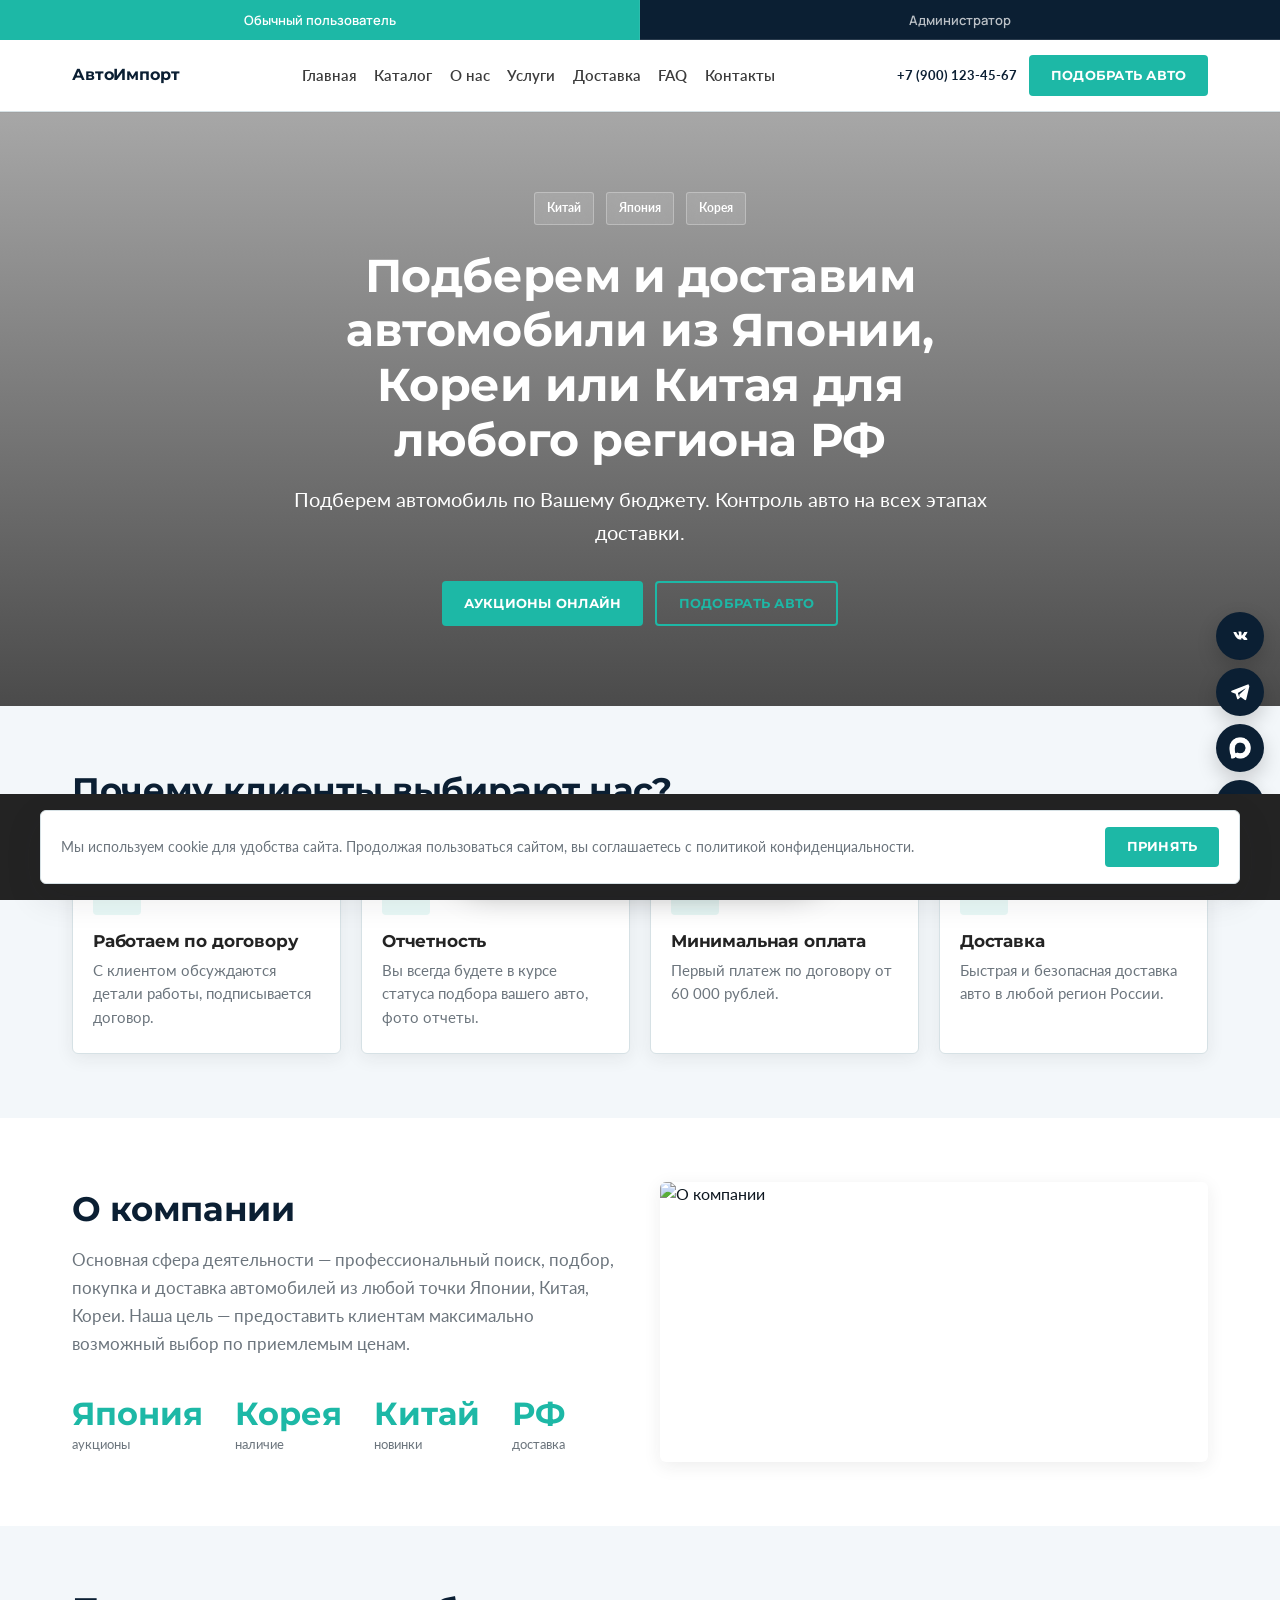
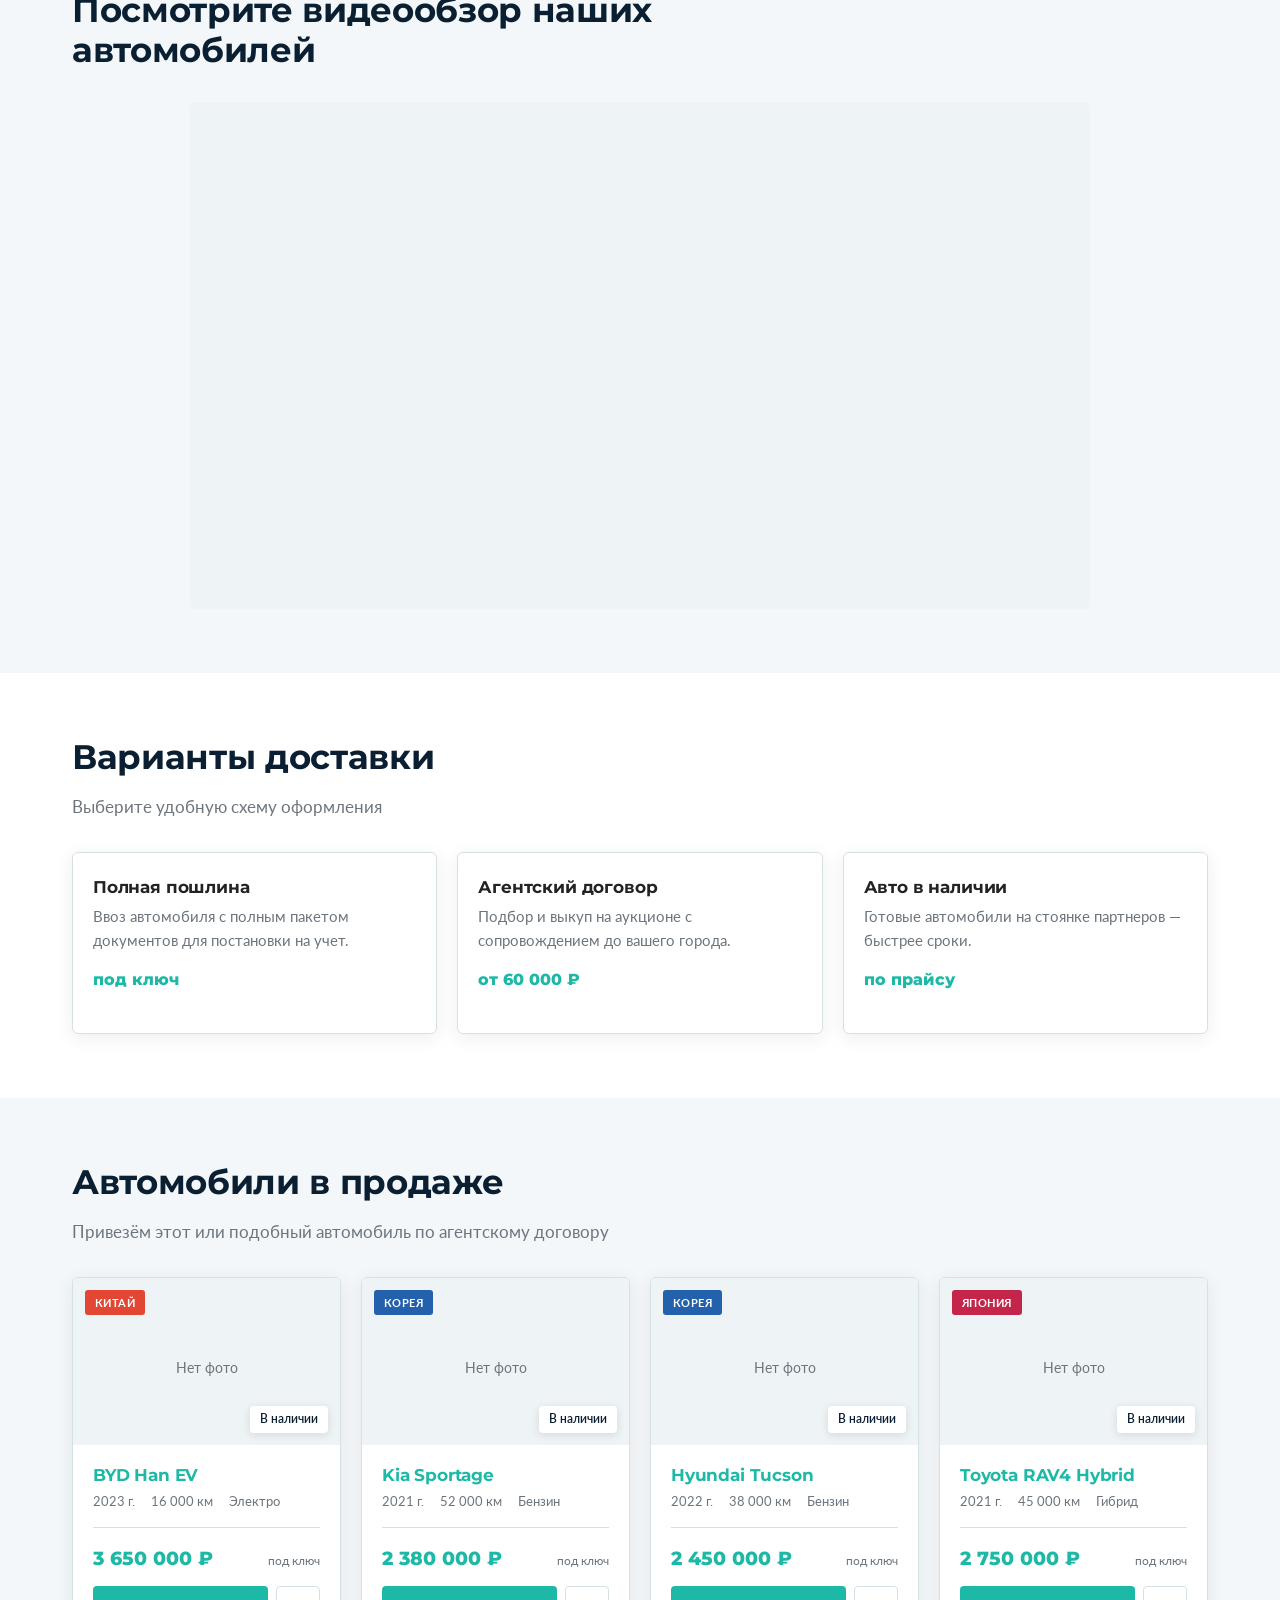
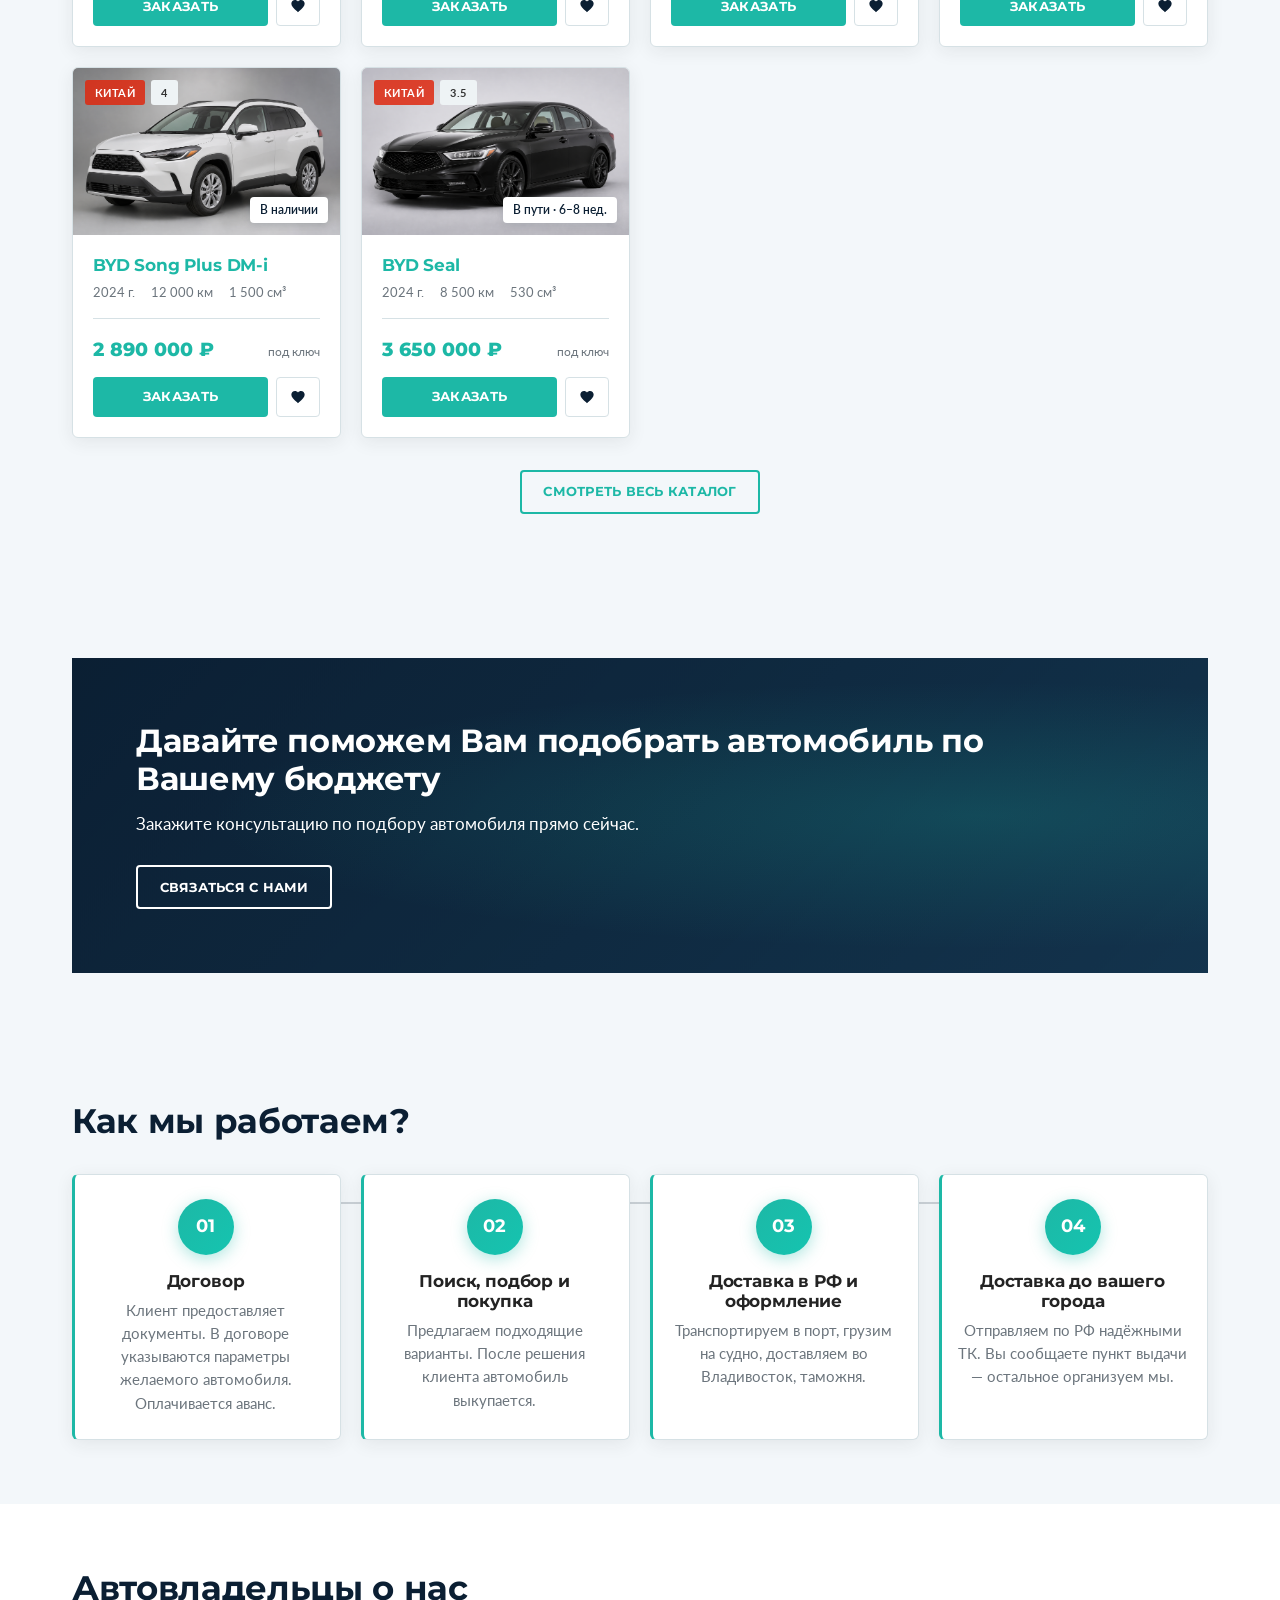
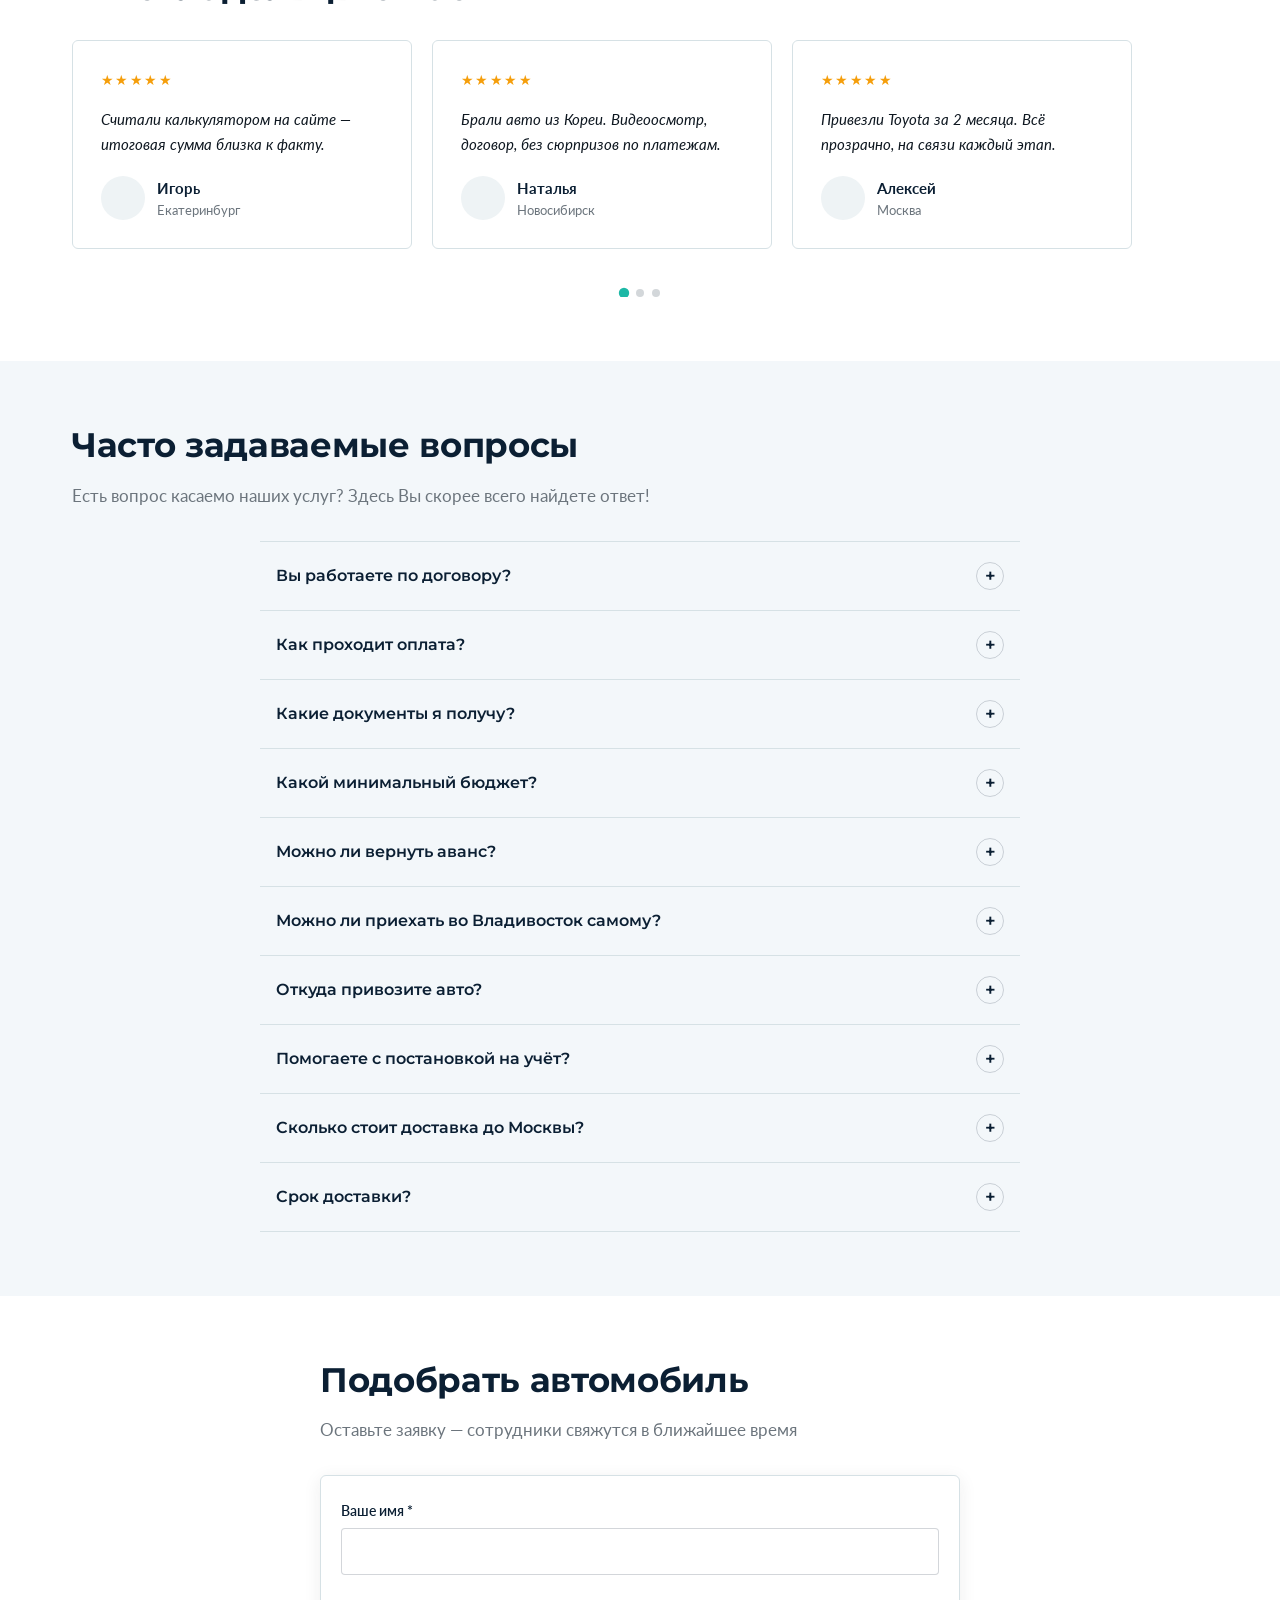
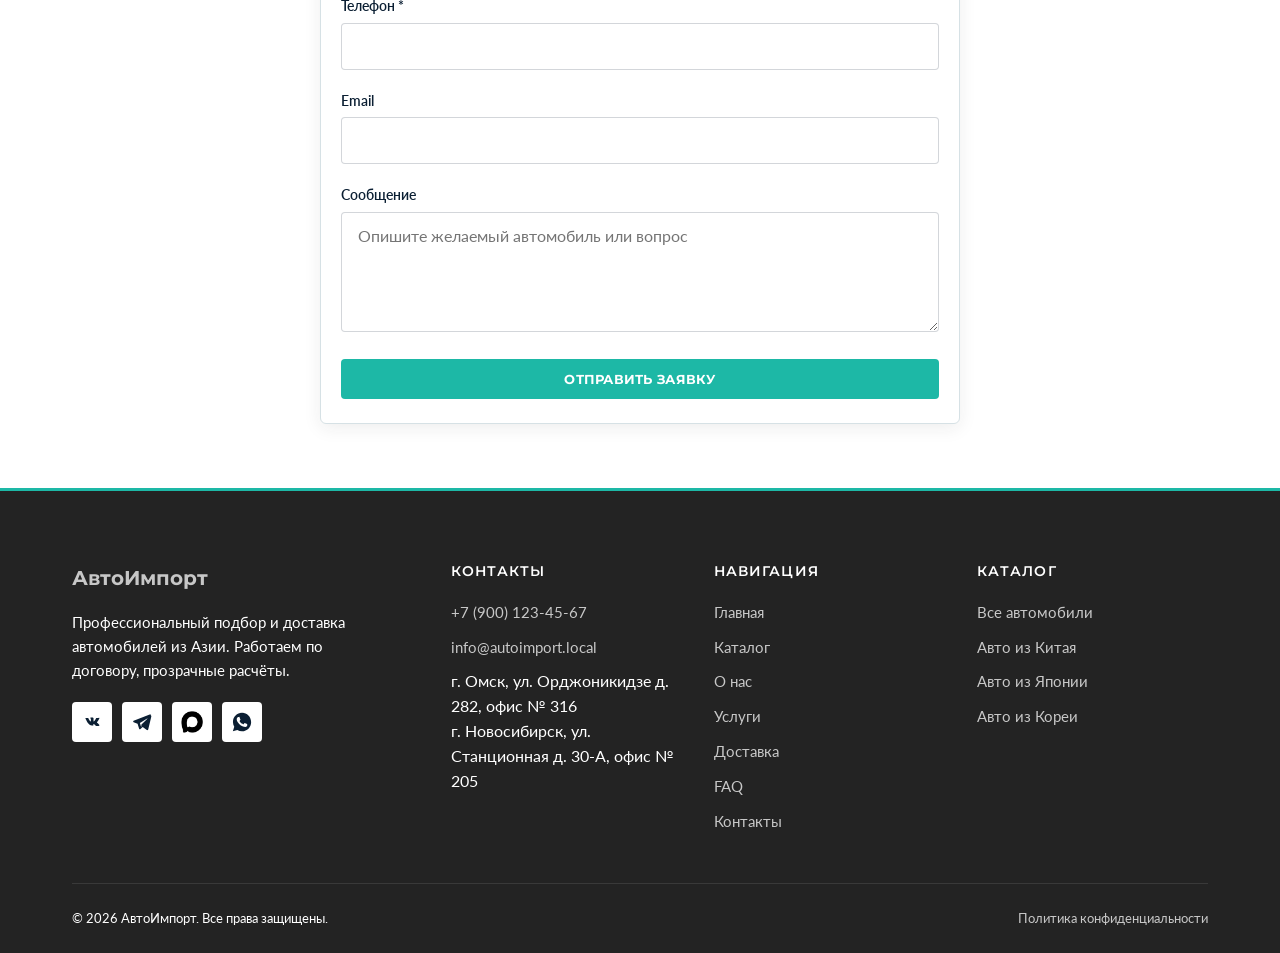
==== index.html @ 147134e2 "first commit" ====
<!DOCTYPE html>
<html lang="ru">
<head>
	<meta charset="UTF-8">
	<meta name="viewport" content="width=device-width, initial-scale=1">
	<title>АвтоИмпорт — авто из Китая, Японии и Кореи с доставкой по РФ</title>
<meta name='robots' content='max-image-preview:large' />
<meta name="description" content="Подбор автомобилей из Азии, калькулятор растаможки и доставка из Владивостока в ваш город." />
<meta property="og:title" content="АвтоИмпорт — авто из Китая, Японии и Кореи с доставкой по РФ" />
<meta property="og:type" content="article" />
<meta property="og:url" content="index.html" />
<meta property="og:description" content="Подбор автомобилей из Азии, калькулятор растаможки и доставка из Владивостока в ваш город." />
<link rel='dns-prefetch' href='//localhost' />
<link rel='dns-prefetch' href='//cdn.jsdelivr.net' />
<link rel='dns-prefetch' href='//fonts.googleapis.com' />
<style id="ai-colors">:root{--ai-primary:#0B1F33;--ai-secondary:#153A55;--ai-accent:#1DB8A6;--ai-bg:#F3F7FA;--ai-text:#0E1720;}</style>
<style id="ai-design-colors">:root{--ai-primary:#232323;--ai-secondary:#3c3c3c;--ai-accent:#F84646;--ai-bg:#F7F9FA;--ai-text:#212529;--ai-accent-hover:#e90909;}</style>
<link rel='stylesheet' id='ai-fonts-css' href='https://fonts.googleapis.com/css2?family=Manrope:wght@400;500;600;700;800&#038;family=Unbounded:wght@500;600;700&#038;display=swap' media='all' />
<link rel='stylesheet' id='ai-main-css' href='shared/assets/css/main.css?ver=2.1.5' media='all' />
<link rel='stylesheet' id='ai-design-font-classic-0-css' href='https://fonts.googleapis.com/css2?family=Manrope:wght@400;500;600;700;800&#038;family=Unbounded:wght@500;600;700&#038;display=swap' media='all' />
<link rel='stylesheet' id='ai-visual-editor-css' href='shared/assets/css/visual-editor.css?ver=2.1.5' media='all' />
<link rel='stylesheet' id='ai-design-font-showroom-0-css' href='https://fonts.googleapis.com/css2?family=Lato:wght@400;700;900&#038;family=Montserrat:wght@600;700;800&#038;display=swap' media='all' />
<link rel='stylesheet' id='ai-design-showroom-css' href='shared/assets/css/themes/showroom.css?ver=2.1.5' media='all' />
<link rel="https://api.w.org/" href="#" /><link rel="alternate" title="JSON" type="application/json" href="#wp/v2/pages/5" />

<link rel="canonical" href="index.html" />
<link rel='shortlink' href='index.html' />
<link rel="stylesheet" href="shared/css/demo-shell.css"></head>
<body class="home wp-singular page-template page-template-page-templates page-template-flexible page-template-page-templatesflexible-php page page-id-5 wp-theme-autoimport ai-package-pro ai-theme ai-color-preset ai-preset-ocean ai-color-ocean ai-design-showroom"><div class="demo-role-bar" role="toolbar" aria-label="Режим демо"><button type="button" class="demo-role-bar__btn is-active" data-demo-role="user">Обычный пользователь</button><button type="button" class="demo-role-bar__btn" data-demo-role="admin">Администратор</button></div><div class="demo-site-wrap">

<a href="#main-content" class="ai-skip-link">Перейти к содержимому</a>


<header class="ai-header" role="banner">
	<div class="ai-container ai-header__inner">
					<a class="ai-logo" href="index.html" rel="home">
				<span>АвтоИмпорт</span>
			</a>
		
		<nav class="ai-nav" aria-label="Главное меню"><ul id="menu-%d0%b3%d0%bb%d0%b0%d0%b2%d0%bd%d0%be%d0%b5-%d0%bc%d0%b5%d0%bd%d1%8e-12" class="ai-nav__list"><li class="menu-item menu-item-type-custom menu-item-object-custom menu-item-40"><a href="index.html" class="ai-nav__link">Главная</a></li>
<li class="menu-item menu-item-type-custom menu-item-object-custom menu-item-41"><a href="catalog.html" class="ai-nav__link">Каталог</a></li>
<li class="menu-item menu-item-type-custom menu-item-object-custom menu-item-42"><a href="index.htmlabout/" class="ai-nav__link">О нас</a></li>
<li class="menu-item menu-item-type-custom menu-item-object-custom menu-item-43"><a href="index.htmlservices/" class="ai-nav__link">Услуги</a></li>
<li class="menu-item menu-item-type-custom menu-item-object-custom menu-item-44"><a href="index.htmldelivery/" class="ai-nav__link">Доставка</a></li>
<li class="menu-item menu-item-type-custom menu-item-object-custom menu-item-45"><a href="index.htmlfaq/" class="ai-nav__link">FAQ</a></li>
<li class="menu-item menu-item-type-custom menu-item-object-custom menu-item-46"><a href="index.html#contacts" class="ai-nav__link">Контакты</a></li>
</ul></nav>
		<div class="ai-header__actions">
			<a class="ai-header__phone" href="tel:+79001234567">
				+7 (900) 123-45-67			</a>
												<button type="button" class="ai-btn ai-btn--primary ai-btn--sm" data-ai-modal-open="ai-pick-modal">
						Подобрать авто					</button>
									</div>

		<button class="ai-burger" type="button" aria-label="Открыть меню" aria-expanded="false" aria-controls="ai-mobile-menu">
			<span></span>
			<span></span>
			<span></span>
		</button>
	</div>
</header>

<nav class="ai-mobile-menu" id="ai-mobile-menu" aria-label="Мобильное меню">
	<ul id="menu-%d0%b3%d0%bb%d0%b0%d0%b2%d0%bd%d0%be%d0%b5-%d0%bc%d0%b5%d0%bd%d1%8e-13" class="ai-mobile-menu__list"><li class="menu-item menu-item-type-custom menu-item-object-custom menu-item-40 ai-mobile-menu__item"><a href="index.html" class="ai-mobile-menu__link">Главная</a></li>
<li class="menu-item menu-item-type-custom menu-item-object-custom menu-item-41 ai-mobile-menu__item"><a href="catalog.html" class="ai-mobile-menu__link">Каталог</a></li>
<li class="menu-item menu-item-type-custom menu-item-object-custom menu-item-42 ai-mobile-menu__item"><a href="index.htmlabout/" class="ai-mobile-menu__link">О нас</a></li>
<li class="menu-item menu-item-type-custom menu-item-object-custom menu-item-43 ai-mobile-menu__item"><a href="index.htmlservices/" class="ai-mobile-menu__link">Услуги</a></li>
<li class="menu-item menu-item-type-custom menu-item-object-custom menu-item-44 ai-mobile-menu__item"><a href="index.htmldelivery/" class="ai-mobile-menu__link">Доставка</a></li>
<li class="menu-item menu-item-type-custom menu-item-object-custom menu-item-45 ai-mobile-menu__item"><a href="index.htmlfaq/" class="ai-mobile-menu__link">FAQ</a></li>
<li class="menu-item menu-item-type-custom menu-item-object-custom menu-item-46 ai-mobile-menu__item"><a href="index.html#contacts" class="ai-mobile-menu__link">Контакты</a></li>
</ul>	<div class="ai-mobile-menu__footer">
		<a class="ai-header__phone" href="tel:+79001234567">
			+7 (900) 123-45-67		</a>
					<p style="margin-top:1rem;">
				<button type="button" class="ai-btn ai-btn--primary" data-ai-modal-open="ai-pick-modal">
					Подобрать авто				</button>
			</p>
			</div>
</nav>

<main id="main-content" class="ai-main" tabindex="-1">
<div class="ai-block ai-block--hero ai-block-style-v2 ai-cards-c1" data-ai-block-index="0" data-ai-layout="hero" data-ai-preset="v2" data-ai-card-style="c1" id="ai-block-0"><div class="ai-block-toolbar" data-ai-toolbar="0"><button type="button" class="ai-block-toolbar__btn" data-ai-edit-block="0" data-ai-edit-mode="text">Текст</button><button type="button" class="ai-block-toolbar__btn ai-block-toolbar__btn--alt" data-ai-edit-block="0" data-ai-edit-mode="look">Вид</button><button type="button" class="ai-block-toolbar__btn ai-block-toolbar__btn--img" data-ai-edit-block="0" data-ai-edit-mode="image">Картинка</button></div><section class="ai-hero ai-hero--split ai-reveal">
	<div class="ai-hero__bg" aria-hidden="true">
		<img data-ai-ve-img="bg" src="https://picsum.photos/seed/ai-hero/1920/900" alt="" loading="eager">
	</div>
	<div class="ai-hero__overlay" aria-hidden="true"></div>
	<div class="ai-container ai-hero__grid">
		<div class="ai-hero__content">
			<div class="ai-hero__flags">
				<span class="ai-hero__flag">Китай</span>
				<span class="ai-hero__flag">Япония</span>
				<span class="ai-hero__flag">Корея</span>
			</div>
							<h1>Подберем и доставим автомобили из Японии, Кореи или Китая для любого региона РФ</h1>
										<p class="ai-hero__subtitle">Подберем автомобиль по Вашему бюджету. Контроль авто на всех этапах доставки.</p>
										<div class="ai-btn-group">
																		<a class="ai-btn ai-btn--primary ai-btn--lg" href="catalog.html">Аукционы онлайн</a>
																						<a class="ai-btn ai-btn--ghost ai-btn--lg" href="#pick">Подобрать авто</a>
									</div>
								</div>
		<div class="ai-hero__visual" aria-hidden="true">
			<div class="ai-hero__visual-frame">
				<img src="https://picsum.photos/seed/ai-hero/1920/900" alt="" loading="eager">
			</div>
		</div>
	</div>
</section>
</div><div class="ai-block ai-block--advantages ai-block-style-v1 ai-cards-c1" data-ai-block-index="1" data-ai-layout="advantages" data-ai-preset="v1" data-ai-card-style="c1" id="ai-block-1"><div class="ai-block-toolbar" data-ai-toolbar="1"><button type="button" class="ai-block-toolbar__btn" data-ai-edit-block="1" data-ai-edit-mode="text">Текст</button><button type="button" class="ai-block-toolbar__btn ai-block-toolbar__btn--alt" data-ai-edit-block="1" data-ai-edit-mode="look">Вид</button></div><section class="ai-section ai-section--alt ai-reveal">
	<div class="ai-container">
					<header class="ai-section__header">
									<h2 class="ai-section__title">Почему клиенты выбирают нас?</h2>
											</header>
							<div class="ai-advantages ai-cards-target">
									<div class="ai-adv-card ai-card-item">
						<div class="ai-adv-card__icon" aria-hidden="true">
															✓
													</div>
													<h3 class="ai-adv-card__title">Работаем по договору</h3>
																			<p class="ai-adv-card__text">С клиентом обсуждаются детали работы, подписывается договор.</p>
											</div>
									<div class="ai-adv-card ai-card-item">
						<div class="ai-adv-card__icon" aria-hidden="true">
															✓
													</div>
													<h3 class="ai-adv-card__title">Отчетность</h3>
																			<p class="ai-adv-card__text">Вы всегда будете в курсе статуса подбора вашего авто, фото отчеты.</p>
											</div>
									<div class="ai-adv-card ai-card-item">
						<div class="ai-adv-card__icon" aria-hidden="true">
															✓
													</div>
													<h3 class="ai-adv-card__title">Минимальная оплата</h3>
																			<p class="ai-adv-card__text">Первый платеж по договору от 60 000 рублей.</p>
											</div>
									<div class="ai-adv-card ai-card-item">
						<div class="ai-adv-card__icon" aria-hidden="true">
															✓
													</div>
													<h3 class="ai-adv-card__title">Доставка</h3>
																			<p class="ai-adv-card__text">Быстрая и безопасная доставка авто в любой регион России.</p>
											</div>
							</div>
			</div>
</section>
</div><div class="ai-block ai-block--about ai-block-style-v1 ai-cards-c1" data-ai-block-index="2" data-ai-layout="about" data-ai-preset="v1" data-ai-card-style="c1" id="ai-block-2"><div class="ai-block-toolbar" data-ai-toolbar="2"><button type="button" class="ai-block-toolbar__btn" data-ai-edit-block="2" data-ai-edit-mode="text">Текст</button><button type="button" class="ai-block-toolbar__btn ai-block-toolbar__btn--alt" data-ai-edit-block="2" data-ai-edit-mode="look">Вид</button><button type="button" class="ai-block-toolbar__btn ai-block-toolbar__btn--img" data-ai-edit-block="2" data-ai-edit-mode="image">Картинка</button></div><section class="ai-section ai-reveal">
	<div class="ai-container">
		<div class="ai-grid ai-grid--2" style="align-items:center;gap:2.5rem;">
			<div>
									<h2 class="ai-section__title" style="text-align:left;">О компании</h2>
													<p class="ai-text-muted" style="font-size:1.0625rem;line-height:1.65;">Основная сфера деятельности — профессиональный поиск, подбор, покупка и доставка автомобилей из любой точки Японии, Китая, Кореи. Наша цель — предоставить клиентам максимально возможный выбор по приемлемым ценам.</p>
													<div class="ai-hero__stats" style="border-top:none;padding-top:1rem;margin-top:1.5rem;">
													<div>
								<div class="ai-hero__stat-value" style="color:var(--ai-accent);">Япония</div>
								<div class="ai-hero__stat-label" style="color:var(--ai-muted);">аукционы</div>
							</div>
													<div>
								<div class="ai-hero__stat-value" style="color:var(--ai-accent);">Корея</div>
								<div class="ai-hero__stat-label" style="color:var(--ai-muted);">наличие</div>
							</div>
													<div>
								<div class="ai-hero__stat-value" style="color:var(--ai-accent);">Китай</div>
								<div class="ai-hero__stat-label" style="color:var(--ai-muted);">новинки</div>
							</div>
													<div>
								<div class="ai-hero__stat-value" style="color:var(--ai-accent);">РФ</div>
								<div class="ai-hero__stat-label" style="color:var(--ai-muted);">доставка</div>
							</div>
											</div>
							</div>
			<div>
				<img class="ai-about-image" data-ai-ve-img="main" src="https://picsum.photos/seed/ai-about/1600/900" alt="О компании" style="width:100%;border-radius:var(--ai-radius-lg);object-fit:cover;min-height:280px;box-shadow:0 20px 50px rgba(0,0,0,.12);" loading="lazy">
			</div>
		</div>
	</div>
</section>
</div><div class="ai-block ai-block--video ai-block-style-v1 ai-cards-c1" data-ai-block-index="3" data-ai-layout="video" data-ai-preset="v1" data-ai-card-style="c1" id="ai-block-3"><div class="ai-block-toolbar" data-ai-toolbar="3"><button type="button" class="ai-block-toolbar__btn" data-ai-edit-block="3" data-ai-edit-mode="text">Текст</button><button type="button" class="ai-block-toolbar__btn ai-block-toolbar__btn--alt" data-ai-edit-block="3" data-ai-edit-mode="look">Вид</button><button type="button" class="ai-block-toolbar__btn ai-block-toolbar__btn--img" data-ai-edit-block="3" data-ai-edit-mode="image">Картинка</button></div><section class="ai-section ai-reveal">
	<div class="ai-container">
					<header class="ai-section__header">
				<h2 class="ai-section__title">Посмотрите видеообзор наших автомобилей</h2>
			</header>
							<div class="ai-contacts__map" style="aspect-ratio:16/9;max-width:900px;margin-inline:auto;">
				<iframe
					src="https://www.youtube.com/embed/dQw4w9WgXcQ"
					title="Посмотрите видеообзор наших автомобилей"
					allow="accelerometer; autoplay; clipboard-write; encrypted-media; gyroscope; picture-in-picture"
					allowfullscreen
					loading="lazy"
									></iframe>
			</div>
			</div>
</section>
</div><div class="ai-block ai-block--delivery ai-block-style-v1 ai-cards-c1" data-ai-block-index="4" data-ai-layout="delivery" data-ai-preset="v1" data-ai-card-style="c1" id="ai-block-4"><div class="ai-block-toolbar" data-ai-toolbar="4"><button type="button" class="ai-block-toolbar__btn" data-ai-edit-block="4" data-ai-edit-mode="text">Текст</button><button type="button" class="ai-block-toolbar__btn ai-block-toolbar__btn--alt" data-ai-edit-block="4" data-ai-edit-mode="look">Вид</button></div><section class="ai-section ai-section--alt ai-reveal">
	<div class="ai-container">
					<header class="ai-section__header">
									<h2 class="ai-section__title">Варианты доставки</h2>
													<p class="ai-section__desc">Выберите удобную схему оформления</p>
							</header>
							<div class="ai-advantages ai-cards-target" style="grid-template-columns:repeat(auto-fit,minmax(240px,1fr));">
									<div class="ai-adv-card ai-card-item">
													<h3 class="ai-adv-card__title">Полная пошлина</h3>
																			<p class="ai-adv-card__text">Ввоз автомобиля с полным пакетом документов для постановки на учет.</p>
																			<p class="ai-car-card__price-value" style="margin-top:1rem;font-size:1rem;">
								под ключ							</p>
											</div>
									<div class="ai-adv-card ai-card-item">
													<h3 class="ai-adv-card__title">Агентский договор</h3>
																			<p class="ai-adv-card__text">Подбор и выкуп на аукционе с сопровождением до вашего города.</p>
																			<p class="ai-car-card__price-value" style="margin-top:1rem;font-size:1rem;">
								от 60 000 ₽							</p>
											</div>
									<div class="ai-adv-card ai-card-item">
													<h3 class="ai-adv-card__title">Авто в наличии</h3>
																			<p class="ai-adv-card__text">Готовые автомобили на стоянке партнеров — быстрее сроки.</p>
																			<p class="ai-car-card__price-value" style="margin-top:1rem;font-size:1rem;">
								по прайсу							</p>
											</div>
							</div>
			</div>
</section>
</div><div class="ai-block ai-block--catalog_preview ai-block-style-v1 ai-cards-c1" data-ai-block-index="5" data-ai-layout="catalog_preview" data-ai-preset="v1" data-ai-card-style="c1" id="ai-block-5"><div class="ai-block-toolbar" data-ai-toolbar="5"><button type="button" class="ai-block-toolbar__btn" data-ai-edit-block="5" data-ai-edit-mode="text">Текст</button><button type="button" class="ai-block-toolbar__btn ai-block-toolbar__btn--alt" data-ai-edit-block="5" data-ai-edit-mode="look">Вид</button></div><section class="ai-section ai-reveal" id="catalog">
	<div class="ai-container">
					<header class="ai-section__header">
									<h2 class="ai-section__title">Автомобили в продаже</h2>
													<p class="ai-section__desc">Привезём этот или подобный автомобиль по агентскому договору</p>
							</header>
							<div class="ai-car-grid ai-cards-target" style="--ai-grid-cols:1;--ai-grid-cols-md:2;--ai-grid-cols-lg:3;">
									<article
	class="ai-car-card"
	data-country="china"
	data-status="available"
	data-brand="byd"
	data-model=""
	data-year="2023"
	data-price="3650000"
	data-engine-cc="0"
	data-car-id="manual-23"
	>
	<div class="ai-car-card__media-wrap">
		<a href="catalog.html" class="ai-car-card__media">
					<div class="ai-car-card__placeholder">
				Нет фото			</div>
				<div class="ai-car-card__badges">
			<span class="ai-badge ai-badge--country-cn">
				Китай			</span>
					</div>
	</a>
	<span class="ai-car-card__status">
		В наличии			</span>
	</div>
	<div class="ai-car-card__body">
				<h3 class="ai-car-card__title">
			<a href="catalog.html">BYD Han EV</a>
		</h3>
		<div class="ai-car-card__meta">
							<span>2023 г.</span>
										<span>16 000 км</span>
										<span>Электро</span>
					</div>
		<div class="ai-car-card__price">
			<span class="ai-car-card__price-value">3 650 000 ₽</span>
							<span class="ai-car-card__price-note">под ключ</span>
					</div>
		<div class="ai-car-card__footer">
			<button type="button" class="ai-btn ai-btn--primary ai-btn--sm ai-car-card__order" data-ai-order="BYD Han EV">
				Заказать			</button>
							<div class="ai-car-card__tools">
											<button type="button" class="ai-car-card__tool" data-ai-fav="manual-23" aria-label="Избранное">
							<svg class="ai-icon ai-icon--heart" width="16" height="16" viewBox="0 0 24 24" aria-hidden="true" focusable="false" fill="currentColor" xmlns="http://www.w3.org/2000/svg"><path d="M12 21.35l-1.45-1.32C5.4 15.36 2 12.28 2 8.5 2 5.42 4.42 3 7.5 3c1.74 0 3.41.81 4.5 2.09C13.09 3.81 14.76 3 16.5 3 19.58 3 22 5.42 22 8.5c0 3.78-3.4 6.86-8.55 11.54L12 21.35z"/></svg>						</button>
														</div>
					</div>
	</div>
</article>
									<article
	class="ai-car-card"
	data-country="korea"
	data-status="available"
	data-brand="kia"
	data-model=""
	data-year="2021"
	data-price="2380000"
	data-engine-cc="0"
	data-car-id="manual-22"
	>
	<div class="ai-car-card__media-wrap">
		<a href="catalog.html" class="ai-car-card__media">
					<div class="ai-car-card__placeholder">
				Нет фото			</div>
				<div class="ai-car-card__badges">
			<span class="ai-badge ai-badge--country-kr">
				Корея			</span>
					</div>
	</a>
	<span class="ai-car-card__status">
		В наличии			</span>
	</div>
	<div class="ai-car-card__body">
				<h3 class="ai-car-card__title">
			<a href="catalog.html">Kia Sportage</a>
		</h3>
		<div class="ai-car-card__meta">
							<span>2021 г.</span>
										<span>52 000 км</span>
										<span>Бензин</span>
					</div>
		<div class="ai-car-card__price">
			<span class="ai-car-card__price-value">2 380 000 ₽</span>
							<span class="ai-car-card__price-note">под ключ</span>
					</div>
		<div class="ai-car-card__footer">
			<button type="button" class="ai-btn ai-btn--primary ai-btn--sm ai-car-card__order" data-ai-order="Kia Sportage">
				Заказать			</button>
							<div class="ai-car-card__tools">
											<button type="button" class="ai-car-card__tool" data-ai-fav="manual-22" aria-label="Избранное">
							<svg class="ai-icon ai-icon--heart" width="16" height="16" viewBox="0 0 24 24" aria-hidden="true" focusable="false" fill="currentColor" xmlns="http://www.w3.org/2000/svg"><path d="M12 21.35l-1.45-1.32C5.4 15.36 2 12.28 2 8.5 2 5.42 4.42 3 7.5 3c1.74 0 3.41.81 4.5 2.09C13.09 3.81 14.76 3 16.5 3 19.58 3 22 5.42 22 8.5c0 3.78-3.4 6.86-8.55 11.54L12 21.35z"/></svg>						</button>
														</div>
					</div>
	</div>
</article>
									<article
	class="ai-car-card"
	data-country="korea"
	data-status="available"
	data-brand="hyundai"
	data-model=""
	data-year="2022"
	data-price="2450000"
	data-engine-cc="0"
	data-car-id="manual-21"
	>
	<div class="ai-car-card__media-wrap">
		<a href="catalog.html" class="ai-car-card__media">
					<div class="ai-car-card__placeholder">
				Нет фото			</div>
				<div class="ai-car-card__badges">
			<span class="ai-badge ai-badge--country-kr">
				Корея			</span>
					</div>
	</a>
	<span class="ai-car-card__status">
		В наличии			</span>
	</div>
	<div class="ai-car-card__body">
				<h3 class="ai-car-card__title">
			<a href="catalog.html">Hyundai Tucson</a>
		</h3>
		<div class="ai-car-card__meta">
							<span>2022 г.</span>
										<span>38 000 км</span>
										<span>Бензин</span>
					</div>
		<div class="ai-car-card__price">
			<span class="ai-car-card__price-value">2 450 000 ₽</span>
							<span class="ai-car-card__price-note">под ключ</span>
					</div>
		<div class="ai-car-card__footer">
			<button type="button" class="ai-btn ai-btn--primary ai-btn--sm ai-car-card__order" data-ai-order="Hyundai Tucson">
				Заказать			</button>
							<div class="ai-car-card__tools">
											<button type="button" class="ai-car-card__tool" data-ai-fav="manual-21" aria-label="Избранное">
							<svg class="ai-icon ai-icon--heart" width="16" height="16" viewBox="0 0 24 24" aria-hidden="true" focusable="false" fill="currentColor" xmlns="http://www.w3.org/2000/svg"><path d="M12 21.35l-1.45-1.32C5.4 15.36 2 12.28 2 8.5 2 5.42 4.42 3 7.5 3c1.74 0 3.41.81 4.5 2.09C13.09 3.81 14.76 3 16.5 3 19.58 3 22 5.42 22 8.5c0 3.78-3.4 6.86-8.55 11.54L12 21.35z"/></svg>						</button>
														</div>
					</div>
	</div>
</article>
									<article
	class="ai-car-card"
	data-country="japan"
	data-status="available"
	data-brand="toyota"
	data-model=""
	data-year="2021"
	data-price="2750000"
	data-engine-cc="0"
	data-car-id="manual-20"
	>
	<div class="ai-car-card__media-wrap">
		<a href="catalog.html" class="ai-car-card__media">
					<div class="ai-car-card__placeholder">
				Нет фото			</div>
				<div class="ai-car-card__badges">
			<span class="ai-badge ai-badge--country-jp">
				Япония			</span>
					</div>
	</a>
	<span class="ai-car-card__status">
		В наличии			</span>
	</div>
	<div class="ai-car-card__body">
				<h3 class="ai-car-card__title">
			<a href="catalog.html">Toyota RAV4 Hybrid</a>
		</h3>
		<div class="ai-car-card__meta">
							<span>2021 г.</span>
										<span>45 000 км</span>
										<span>Гибрид</span>
					</div>
		<div class="ai-car-card__price">
			<span class="ai-car-card__price-value">2 750 000 ₽</span>
							<span class="ai-car-card__price-note">под ключ</span>
					</div>
		<div class="ai-car-card__footer">
			<button type="button" class="ai-btn ai-btn--primary ai-btn--sm ai-car-card__order" data-ai-order="Toyota RAV4 Hybrid">
				Заказать			</button>
							<div class="ai-car-card__tools">
											<button type="button" class="ai-car-card__tool" data-ai-fav="manual-20" aria-label="Избранное">
							<svg class="ai-icon ai-icon--heart" width="16" height="16" viewBox="0 0 24 24" aria-hidden="true" focusable="false" fill="currentColor" xmlns="http://www.w3.org/2000/svg"><path d="M12 21.35l-1.45-1.32C5.4 15.36 2 12.28 2 8.5 2 5.42 4.42 3 7.5 3c1.74 0 3.41.81 4.5 2.09C13.09 3.81 14.76 3 16.5 3 19.58 3 22 5.42 22 8.5c0 3.78-3.4 6.86-8.55 11.54L12 21.35z"/></svg>						</button>
														</div>
					</div>
	</div>
</article>
									<article
	class="ai-car-card"
	data-country="china"
	data-status="available"
	data-brand="byd"
	data-model="song-plus-dm-i"
	data-year="2024"
	data-price="2890000"
	data-engine-cc="1500"
	data-car-id="local-byd-song-plus-2024"
	>
	<div class="ai-car-card__media-wrap">
			<button type="button" class="ai-car-card__edit" data-ai-edit-car="local-byd-song-plus-2024" data-car-title="BYD Song Plus DM-i" data-car-price="2890000" data-car-excerpt="Популярный подключаемый гибридный кроссовер из Китая. Экономичный и просторный." data-car-platform="" title="Редактировать" aria-label="Редактировать">&#9998;</button>
		<button type="button" class="ai-car-card__hide" data-ai-hide-car="local-byd-song-plus-2024" title="Скрыть из каталога" aria-label="Скрыть из каталога">&times;</button>
		<a href="catalog.html?api_car=local-byd-song-plus-2024" class="ai-car-card__media">
					<img src="shared/assets/img/car-01.jpg" alt="BYD Song Plus DM-i" loading="lazy" width="640" height="420">
				<div class="ai-car-card__badges">
			<span class="ai-badge ai-badge--country-cn">
				Китай			</span>
							<span class="ai-badge ai-badge--grade">4</span>
					</div>
	</a>
	<span class="ai-car-card__status">
		В наличии			</span>
	</div>
	<div class="ai-car-card__body">
				<h3 class="ai-car-card__title">
			<a href="catalog.html?api_car=local-byd-song-plus-2024">BYD Song Plus DM-i</a>
		</h3>
		<div class="ai-car-card__meta">
							<span>2024 г.</span>
										<span>12 000 км</span>
										<span>1 500 см³</span>
					</div>
		<div class="ai-car-card__price">
			<span class="ai-car-card__price-value">2 890 000 ₽</span>
							<span class="ai-car-card__price-note">под ключ</span>
					</div>
		<div class="ai-car-card__footer">
			<button type="button" class="ai-btn ai-btn--primary ai-btn--sm ai-car-card__order" data-ai-order="BYD Song Plus DM-i">
				Заказать			</button>
							<div class="ai-car-card__tools">
											<button type="button" class="ai-car-card__tool" data-ai-fav="local-byd-song-plus-2024" aria-label="Избранное">
							<svg class="ai-icon ai-icon--heart" width="16" height="16" viewBox="0 0 24 24" aria-hidden="true" focusable="false" fill="currentColor" xmlns="http://www.w3.org/2000/svg"><path d="M12 21.35l-1.45-1.32C5.4 15.36 2 12.28 2 8.5 2 5.42 4.42 3 7.5 3c1.74 0 3.41.81 4.5 2.09C13.09 3.81 14.76 3 16.5 3 19.58 3 22 5.42 22 8.5c0 3.78-3.4 6.86-8.55 11.54L12 21.35z"/></svg>						</button>
														</div>
					</div>
	</div>
</article>
									<article
	class="ai-car-card"
	data-country="china"
	data-status="in_transit"
	data-brand="byd"
	data-model="seal"
	data-year="2024"
	data-price="3650000"
	data-engine-cc="530"
	data-car-id="local-byd-seal-2024"
	>
	<div class="ai-car-card__media-wrap">
			<button type="button" class="ai-car-card__edit" data-ai-edit-car="local-byd-seal-2024" data-car-title="BYD Seal" data-car-price="3650000" data-car-excerpt="Стильный электрический седан с запасом хода до 650 км. Быстрая зарядка." data-car-platform="" title="Редактировать" aria-label="Редактировать">&#9998;</button>
		<button type="button" class="ai-car-card__hide" data-ai-hide-car="local-byd-seal-2024" title="Скрыть из каталога" aria-label="Скрыть из каталога">&times;</button>
		<a href="catalog.html?api_car=local-byd-seal-2024" class="ai-car-card__media">
					<img src="shared/assets/img/car-02.jpg" alt="BYD Seal" loading="lazy" width="640" height="420">
				<div class="ai-car-card__badges">
			<span class="ai-badge ai-badge--country-cn">
				Китай			</span>
							<span class="ai-badge ai-badge--grade">3.5</span>
					</div>
	</a>
	<span class="ai-car-card__status">
		В пути					· 6–8 нед.			</span>
	</div>
	<div class="ai-car-card__body">
				<h3 class="ai-car-card__title">
			<a href="catalog.html?api_car=local-byd-seal-2024">BYD Seal</a>
		</h3>
		<div class="ai-car-card__meta">
							<span>2024 г.</span>
										<span>8 500 км</span>
										<span>530 см³</span>
					</div>
		<div class="ai-car-card__price">
			<span class="ai-car-card__price-value">3 650 000 ₽</span>
							<span class="ai-car-card__price-note">под ключ</span>
					</div>
		<div class="ai-car-card__footer">
			<button type="button" class="ai-btn ai-btn--primary ai-btn--sm ai-car-card__order" data-ai-order="BYD Seal">
				Заказать			</button>
							<div class="ai-car-card__tools">
											<button type="button" class="ai-car-card__tool" data-ai-fav="local-byd-seal-2024" aria-label="Избранное">
							<svg class="ai-icon ai-icon--heart" width="16" height="16" viewBox="0 0 24 24" aria-hidden="true" focusable="false" fill="currentColor" xmlns="http://www.w3.org/2000/svg"><path d="M12 21.35l-1.45-1.32C5.4 15.36 2 12.28 2 8.5 2 5.42 4.42 3 7.5 3c1.74 0 3.41.81 4.5 2.09C13.09 3.81 14.76 3 16.5 3 19.58 3 22 5.42 22 8.5c0 3.78-3.4 6.86-8.55 11.54L12 21.35z"/></svg>						</button>
														</div>
					</div>
	</div>
</article>
							</div>
			<p class="ai-text-center" style="margin-top:2rem;">
				<a class="ai-btn ai-btn--ghost" href="catalog.html">
					Смотреть весь каталог				</a>
			</p>
			</div>
</section>
</div><div class="ai-block ai-block--cta ai-block-style-v3 ai-cards-c1" data-ai-block-index="6" data-ai-layout="cta" data-ai-preset="v3" data-ai-card-style="c1" id="ai-block-6"><div class="ai-block-toolbar" data-ai-toolbar="6"><button type="button" class="ai-block-toolbar__btn" data-ai-edit-block="6" data-ai-edit-mode="text">Текст</button><button type="button" class="ai-block-toolbar__btn ai-block-toolbar__btn--alt" data-ai-edit-block="6" data-ai-edit-mode="look">Вид</button><button type="button" class="ai-block-toolbar__btn ai-block-toolbar__btn--img" data-ai-edit-block="6" data-ai-edit-mode="image">Картинка</button></div><section class="ai-section ai-reveal">
	<div class="ai-container">
		<div class="ai-cta" data-ai-ve-img="bg" style="background-image:linear-gradient(135deg,rgba(11,31,51,.88),rgba(21,58,85,.75)),url(https://picsum.photos/seed/ai-hero/1920/900);background-size:cover;background-position:center;">
			<div class="ai-cta__inner">
									<h2 class="ai-cta__title">Давайте поможем Вам подобрать автомобиль по Вашему бюджету</h2>
													<p class="ai-cta__desc">Закажите консультацию по подбору автомобиля прямо сейчас.</p>
																			<button type="button" class="ai-btn ai-btn--primary ai-btn--lg" data-ai-modal-open="ai-pick-modal">Связаться с нами</button>
												</div>
		</div>
	</div>
</section>
</div><div class="ai-block ai-block--steps ai-block-style-v1 ai-cards-c1" data-ai-block-index="7" data-ai-layout="steps" data-ai-preset="v1" data-ai-card-style="c1" id="ai-block-7"><div class="ai-block-toolbar" data-ai-toolbar="7"><button type="button" class="ai-block-toolbar__btn" data-ai-edit-block="7" data-ai-edit-mode="text">Текст</button><button type="button" class="ai-block-toolbar__btn ai-block-toolbar__btn--alt" data-ai-edit-block="7" data-ai-edit-mode="look">Вид</button></div><section class="ai-section ai-reveal">
	<div class="ai-container">
					<header class="ai-section__header">
									<h2 class="ai-section__title">Как мы работаем?</h2>
											</header>
							<div class="ai-steps ai-cards-target">
									<div class="ai-step ai-card-item">
						<div class="ai-step__num">01</div>
													<h3 class="ai-step__title">Договор</h3>
																			<p class="ai-step__text">Клиент предоставляет документы. В договоре указываются параметры желаемого автомобиля. Оплачивается аванс.</p>
											</div>
									<div class="ai-step ai-card-item">
						<div class="ai-step__num">02</div>
													<h3 class="ai-step__title">Поиск, подбор и покупка</h3>
																			<p class="ai-step__text">Предлагаем подходящие варианты. После решения клиента автомобиль выкупается.</p>
											</div>
									<div class="ai-step ai-card-item">
						<div class="ai-step__num">03</div>
													<h3 class="ai-step__title">Доставка в РФ и оформление</h3>
																			<p class="ai-step__text">Транспортируем в порт, грузим на судно, доставляем во Владивосток, таможня.</p>
											</div>
									<div class="ai-step ai-card-item">
						<div class="ai-step__num">04</div>
													<h3 class="ai-step__title">Доставка до вашего города</h3>
																			<p class="ai-step__text">Отправляем по РФ надёжными ТК. Вы сообщаете пункт выдачи — остальное организуем мы.</p>
											</div>
							</div>
			</div>
</section>
</div><div class="ai-block ai-block--reviews ai-block-style-v1 ai-cards-c1" data-ai-block-index="8" data-ai-layout="reviews" data-ai-preset="v1" data-ai-card-style="c1" id="ai-block-8"><div class="ai-block-toolbar" data-ai-toolbar="8"><button type="button" class="ai-block-toolbar__btn" data-ai-edit-block="8" data-ai-edit-mode="text">Текст</button><button type="button" class="ai-block-toolbar__btn ai-block-toolbar__btn--alt" data-ai-edit-block="8" data-ai-edit-mode="look">Вид</button></div><section class="ai-section ai-section--alt ai-reveal">
	<div class="ai-container">
					<header class="ai-section__header">
									<h2 class="ai-section__title">Автовладельцы о нас</h2>
											</header>
				<div class="ai-reviews"><div class="ai-reviews__track">		<article class="ai-review-card">
			<div class="ai-review-card__stars" aria-label="Оценка: 5 из 5">★★★★★</div>
			<div class="ai-review-card__text"><p>Считали калькулятором на сайте — итоговая сумма близка к факту.</p>
</div>
			<div class="ai-review-card__author">
									<span class="ai-review-card__avatar" aria-hidden="true"></span>
								<div>
					<div class="ai-review-card__name">Игорь</div>
					<div class="ai-review-card__meta">
						Екатеринбург					</div>
				</div>
			</div>
		</article>
				<article class="ai-review-card">
			<div class="ai-review-card__stars" aria-label="Оценка: 5 из 5">★★★★★</div>
			<div class="ai-review-card__text"><p>Брали авто из Кореи. Видеоосмотр, договор, без сюрпризов по платежам.</p>
</div>
			<div class="ai-review-card__author">
									<span class="ai-review-card__avatar" aria-hidden="true"></span>
								<div>
					<div class="ai-review-card__name">Наталья</div>
					<div class="ai-review-card__meta">
						Новосибирск					</div>
				</div>
			</div>
		</article>
				<article class="ai-review-card">
			<div class="ai-review-card__stars" aria-label="Оценка: 5 из 5">★★★★★</div>
			<div class="ai-review-card__text"><p>Привезли Toyota за 2 месяца. Всё прозрачно, на связи каждый этап.</p>
</div>
			<div class="ai-review-card__author">
									<span class="ai-review-card__avatar" aria-hidden="true"></span>
								<div>
					<div class="ai-review-card__name">Алексей</div>
					<div class="ai-review-card__meta">
						Москва					</div>
				</div>
			</div>
		</article>
		</div><div class="ai-reviews__nav" aria-hidden="true"><button type="button" class="ai-reviews__dot is-active"></button><button type="button" class="ai-reviews__dot"></button><button type="button" class="ai-reviews__dot"></button></div></div>	</div>
</section>
</div><div class="ai-block ai-block--faq ai-block-style-v1 ai-cards-c1" data-ai-block-index="9" data-ai-layout="faq" data-ai-preset="v1" data-ai-card-style="c1" id="ai-block-9"><div class="ai-block-toolbar" data-ai-toolbar="9"><button type="button" class="ai-block-toolbar__btn" data-ai-edit-block="9" data-ai-edit-mode="text">Текст</button><button type="button" class="ai-block-toolbar__btn ai-block-toolbar__btn--alt" data-ai-edit-block="9" data-ai-edit-mode="look">Вид</button></div><section class="ai-section ai-reveal">
	<div class="ai-container">
					<header class="ai-section__header">
									<h2 class="ai-section__title">Часто задаваемые вопросы</h2>
													<p class="ai-section__desc">Есть вопрос касаемо наших услуг? Здесь Вы скорее всего найдете ответ!</p>
							</header>
				<div class="ai-faq" role="list">		<div class="ai-faq__item" role="listitem">
			<button type="button" class="ai-faq__question">
				<span>Вы работаете по договору?</span>
				<span class="ai-faq__icon" aria-hidden="true">+</span>
			</button>
			<div class="ai-faq__answer">
				<div class="ai-faq__answer-inner">
					<p>Да. Без договора не выкупаем автомобиль.</p>
				</div>
			</div>
		</div>
				<div class="ai-faq__item" role="listitem">
			<button type="button" class="ai-faq__question">
				<span>Как проходит оплата?</span>
				<span class="ai-faq__icon" aria-hidden="true">+</span>
			</button>
			<div class="ai-faq__answer">
				<div class="ai-faq__answer-inner">
					<p>Аванс при договоре, затем расходы за рубежом и по России (таможня + доставка).</p>
				</div>
			</div>
		</div>
				<div class="ai-faq__item" role="listitem">
			<button type="button" class="ai-faq__question">
				<span>Какие документы я получу?</span>
				<span class="ai-faq__icon" aria-hidden="true">+</span>
			</button>
			<div class="ai-faq__answer">
				<div class="ai-faq__answer-inner">
					<p>ПТС, договор, таможенные документы (в зависимости от схемы оформления на физ. или юр. лицо).</p>
				</div>
			</div>
		</div>
				<div class="ai-faq__item" role="listitem">
			<button type="button" class="ai-faq__question">
				<span>Какой минимальный бюджет?</span>
				<span class="ai-faq__icon" aria-hidden="true">+</span>
			</button>
			<div class="ai-faq__answer">
				<div class="ai-faq__answer-inner">
					<p>Зависит от рынка и курса — разберём на консультации.</p>
				</div>
			</div>
		</div>
				<div class="ai-faq__item" role="listitem">
			<button type="button" class="ai-faq__question">
				<span>Можно ли вернуть аванс?</span>
				<span class="ai-faq__icon" aria-hidden="true">+</span>
			</button>
			<div class="ai-faq__answer">
				<div class="ai-faq__answer-inner">
					<p>До покупки автомобиля на аукционе аванс обычно возвращается — условия фиксируем в договоре.</p>
				</div>
			</div>
		</div>
				<div class="ai-faq__item" role="listitem">
			<button type="button" class="ai-faq__question">
				<span>Можно ли приехать во Владивосток самому?</span>
				<span class="ai-faq__icon" aria-hidden="true">+</span>
			</button>
			<div class="ai-faq__answer">
				<div class="ai-faq__answer-inner">
					<p>Да, возможен самовывоз после оформления.</p>
				</div>
			</div>
		</div>
				<div class="ai-faq__item" role="listitem">
			<button type="button" class="ai-faq__question">
				<span>Откуда привозите авто?</span>
				<span class="ai-faq__icon" aria-hidden="true">+</span>
			</button>
			<div class="ai-faq__answer">
				<div class="ai-faq__answer-inner">
					<p>Китай, Япония и Корея. Каталог можно вести вручную, из API или комбинировать.</p>
				</div>
			</div>
		</div>
				<div class="ai-faq__item" role="listitem">
			<button type="button" class="ai-faq__question">
				<span>Помогаете с постановкой на учёт?</span>
				<span class="ai-faq__icon" aria-hidden="true">+</span>
			</button>
			<div class="ai-faq__answer">
				<div class="ai-faq__answer-inner">
					<p>Консультируем по документам; регистрацию клиент проходит сам.</p>
				</div>
			</div>
		</div>
				<div class="ai-faq__item" role="listitem">
			<button type="button" class="ai-faq__question">
				<span>Сколько стоит доставка до Москвы?</span>
				<span class="ai-faq__icon" aria-hidden="true">+</span>
			</button>
			<div class="ai-faq__answer">
				<div class="ai-faq__answer-inner">
					<p>Ориентир в калькуляторе; точную сумму подтвердим под авто.</p>
				</div>
			</div>
		</div>
				<div class="ai-faq__item" role="listitem">
			<button type="button" class="ai-faq__question">
				<span>Срок доставки?</span>
				<span class="ai-faq__icon" aria-hidden="true">+</span>
			</button>
			<div class="ai-faq__answer">
				<div class="ai-faq__answer-inner">
					<p>В среднем 2–2,5 месяца от покупки до вашего города: море/логистика, таможня во Владивостоке и автовоз по РФ.</p>
				</div>
			</div>
		</div>
		</div>	</div>
</section>
</div><div class="ai-block ai-block--form ai-block-style-v1 ai-cards-c1" data-ai-block-index="10" data-ai-layout="form" data-ai-preset="v1" data-ai-card-style="c1" id="ai-block-10"><div class="ai-block-toolbar" data-ai-toolbar="10"><button type="button" class="ai-block-toolbar__btn" data-ai-edit-block="10" data-ai-edit-mode="text">Текст</button><button type="button" class="ai-block-toolbar__btn ai-block-toolbar__btn--alt" data-ai-edit-block="10" data-ai-edit-mode="look">Вид</button></div><section class="ai-section ai-reveal">
	<div class="ai-container">
		<div style="max-width:640px;margin-inline:auto;">
							<header class="ai-section__header">
											<h2 class="ai-section__title">Подобрать автомобиль</h2>
																<p class="ai-section__desc">Оставьте заявку — сотрудники свяжутся в ближайшее время</p>
									</header>
						<div class="ai-adv-card">
				<form class="ai-lead-form" id="ai-lead-pick" action="#" method="post" data-form-id="pick">
	<div class="ai-field">
		<label for="ai-lead-pick-name">Ваше имя <span aria-hidden="true">*</span></label>
		<input type="text" id="ai-lead-pick-name" name="name" required autocomplete="name">
	</div>
	<div class="ai-field">
		<label for="ai-lead-pick-phone">Телефон <span aria-hidden="true">*</span></label>
		<input type="tel" id="ai-lead-pick-phone" name="phone" required autocomplete="tel">
	</div>
	<div class="ai-field">
		<label for="ai-lead-pick-email">Email</label>
		<input type="email" id="ai-lead-pick-email" name="email" autocomplete="email">
	</div>
	<div class="ai-field">
		<label for="ai-lead-pick-message">Сообщение</label>
		<textarea id="ai-lead-pick-message" name="message" rows="4" placeholder="Опишите желаемый автомобиль или вопрос"></textarea>
	</div>
	<input type="hidden" name="form_type" value="pick">
	<input type="hidden" name="page" value="index.html">
		<button type="submit" class="ai-btn ai-btn--primary" style="width:100%;">
		Отправить заявку	</button>
</form>
			</div>
		</div>
	</div>
</section>
</div></main>

<footer class="ai-footer" role="contentinfo">
	<div class="ai-container">
		<div class="ai-footer__grid">
			<div class="ai-footer__brand">
				<a class="ai-footer__logo" href="index.html">
					АвтоИмпорт				</a>
									<p class="ai-footer__desc">Профессиональный подбор и доставка автомобилей из Азии. Работаем по договору, прозрачные расчёты.</p>
													<div class="ai-footer__social">
													<a class="ai-social-link" href="https://vk.com/autoimport" target="_blank" rel="noopener noreferrer" aria-label="VK"><svg class="ai-icon ai-icon--vk" width="22" height="22" viewBox="0 0 24 24" aria-hidden="true" focusable="false" fill="currentColor" xmlns="http://www.w3.org/2000/svg"><path fill-rule="evenodd" d="M12.785 16.312s.288-.032.436-.194c.136-.148.132-.427.132-.427s-.02-1.304.586-1.496c.596-.19 1.363 1.26 2.175 1.817.614.42 1.08.328 1.08.328l2.17-.03s1.134-.07.597-.962c-.044-.073-.314-.66-1.618-1.865-1.365-1.262-1.182-1.057.462-3.24.999-1.33 1.399-2.143 1.273-2.49-.12-.332-.857-.244-.857-.244l-2.305.014s-.171-.023-.297.052c-.124.074-.203.247-.203.247s-.365.97-.85 1.795c-1.024 1.74-1.434 1.833-1.602 1.726-.391-.249-.293-.996-.293-1.528 0-1.661.252-2.353-.49-2.533-.246-.06-.427-.1-1.056-.106-.807-.008-1.49.003-1.877.19-.258.125-.456.403-.335.419.15.02.49.092.67.337.232.316.224 1.025.224 1.025s.133 1.948-.312 2.19c-.305.166-.724-.173-1.623-1.723-.46-.79-.807-1.663-.807-1.663s-.067-.164-.186-.252c-.144-.107-.346-.141-.346-.141l-2.19.014s-.329.01-.45.152c-.107.126-.008.387-.008.387s1.715 4.01 3.657 6.035c1.782 1.857 3.804 1.734 3.804 1.734h.917z"/></svg></a>
																			<a class="ai-social-link" href="https://t.me/autoimport" target="_blank" rel="noopener noreferrer" aria-label="Telegram"><svg class="ai-icon ai-icon--telegram" width="22" height="22" viewBox="0 0 24 24" aria-hidden="true" focusable="false" fill="currentColor" xmlns="http://www.w3.org/2000/svg"><path d="M21.928 4.086a1.5 1.5 0 0 0-1.54-.22L2.86 10.72c-.68.27-.69 1.24-.02 1.52l4.34 1.8 1.67 5.36c.2.64 1.01.84 1.5.36l2.4-2.35 4.53 3.34c.55.4 1.33.1 1.5-.57l3.4-14.1a1.5 1.5 0 0 0-.69-1.5zM9.7 13.2l7.98-5.02c.2-.13.4.15.23.3l-6.5 6.3-.26 2.9-1.45-4.48z"/></svg></a>
																			<a class="ai-social-link" href="https://max.ru/" target="_blank" rel="noopener noreferrer" aria-label="Max"><img class="ai-icon ai-icon ai-icon--max ai-icon--img" src="shared/assets/img/icons/max.png" width="22" height="22" alt="" aria-hidden="true" decoding="async" style="object-fit:contain"></a>
																			<a class="ai-social-link" href="https://wa.me/79001234567" target="_blank" rel="noopener noreferrer" aria-label="WhatsApp"><svg class="ai-icon ai-icon--whatsapp" width="22" height="22" viewBox="0 0 24 24" aria-hidden="true" focusable="false" fill="currentColor" xmlns="http://www.w3.org/2000/svg"><path d="M12.04 2C6.58 2 2.13 6.45 2.13 11.91c0 1.89.49 3.72 1.42 5.34L2 22l4.9-1.29a9.86 9.86 0 0 0 5.14 1.4h.01c5.46 0 9.91-4.45 9.91-9.91C21.96 6.45 17.5 2 12.04 2zm5.77 14.06c-.24.68-1.4 1.25-1.94 1.33-.5.07-1.13.1-1.82-.11-.42-.13-.96-.31-1.65-.61-2.9-1.26-4.78-4.2-4.93-4.4-.14-.2-1.2-1.6-1.2-3.05 0-1.45.76-2.16 1.03-2.45.27-.29.59-.36.79-.36h.57c.18 0 .42-.07.66.5.24.58.82 2 .89 2.15.07.14.12.31.02.5-.1.2-.14.32-.28.49-.14.17-.3.38-.42.51-.14.14-.28.29-.12.57.16.28.71 1.17 1.52 1.9 1.05.93 1.93 1.22 2.21 1.36.28.14.44.12.6-.07.16-.2.7-.81.88-1.09.19-.28.37-.23.62-.14.26.1 1.63.77 1.91.91.28.14.47.21.54.33.07.12.07.68-.17 1.36z"/></svg></a>
											</div>
							</div>

			<div class="ai-footer__col">
				<h4 class="ai-footer__col-title">Контакты</h4>
				<ul class="ai-footer__links">
											<li><a href="tel:+79001234567">+7 (900) 123-45-67</a></li>
																					<li><a href="mailto:info@autoimport.local">info@autoimport.local</a></li>
																<li>г. Омск, ул. Орджоникидзе д. 282, офис № 316<br />
г. Новосибирск, ул. Станционная д. 30-А, офис № 205</li>
									</ul>
			</div>

			<div class="ai-footer__col">
				<h4 class="ai-footer__col-title">Навигация</h4>
				<ul id="menu-%d0%b3%d0%bb%d0%b0%d0%b2%d0%bd%d0%be%d0%b5-%d0%bc%d0%b5%d0%bd%d1%8e-14" class="ai-footer__links"><li class="menu-item menu-item-type-custom menu-item-object-custom menu-item-40"><a href="index.html" class="ai-footer__link">Главная</a></li>
<li class="menu-item menu-item-type-custom menu-item-object-custom menu-item-41"><a href="catalog.html" class="ai-footer__link">Каталог</a></li>
<li class="menu-item menu-item-type-custom menu-item-object-custom menu-item-42"><a href="index.htmlabout/" class="ai-footer__link">О нас</a></li>
<li class="menu-item menu-item-type-custom menu-item-object-custom menu-item-43"><a href="index.htmlservices/" class="ai-footer__link">Услуги</a></li>
<li class="menu-item menu-item-type-custom menu-item-object-custom menu-item-44"><a href="index.htmldelivery/" class="ai-footer__link">Доставка</a></li>
<li class="menu-item menu-item-type-custom menu-item-object-custom menu-item-45"><a href="index.htmlfaq/" class="ai-footer__link">FAQ</a></li>
<li class="menu-item menu-item-type-custom menu-item-object-custom menu-item-46"><a href="index.html#contacts" class="ai-footer__link">Контакты</a></li>
</ul>			</div>

			<div class="ai-footer__col">
				<h4 class="ai-footer__col-title">Каталог</h4>
				<ul class="ai-footer__links">
					<li><a href="catalog.html">Все автомобили</a></li>
					<li><a href="catalog.html?country=china">Авто из Китая</a></li>
					<li><a href="catalog.html?country=japan">Авто из Японии</a></li>
					<li><a href="catalog.html?country=korea">Авто из Кореи</a></li>
				</ul>
			</div>
		</div>

		<div class="ai-footer__bottom">
			<p class="ai-mb-0">© 2026 АвтоИмпорт. Все права защищены.</p>
			<div class="ai-footer__legal">
									<a href="index.htmlprivacy/">Политика конфиденциальности</a>
							</div>
		</div>
	</div>
</footer>

<div class="ai-cookie" role="dialog" aria-label="Уведомление о cookie">
	<div class="ai-cookie__inner">
		<p class="ai-cookie__text">Мы используем cookie для удобства сайта. Продолжая пользоваться сайтом, вы соглашаетесь с политикой конфиденциальности.</p>
		<div class="ai-cookie__actions">
			<button type="button" class="ai-btn ai-btn--primary ai-btn--sm ai-cookie__accept" data-cookie-accept>
				Принять			</button>
		</div>
	</div>
</div>

<div class="ai-modal" id="ai-pick-modal" aria-hidden="true" role="dialog" aria-modal="true" aria-labelledby="ai-pick-modal-title">
	<div class="ai-modal__backdrop" data-ai-modal-close></div>
	<div class="ai-modal__dialog">
		<button type="button" class="ai-modal__close" data-ai-modal-close aria-label="Закрыть">×</button>
		<h2 id="ai-pick-modal-title" class="ai-modal__title">Подобрать автомобиль</h2>
		<p class="ai-modal__subtitle">Оставьте контакты — подберём варианты под бюджет и город доставки.</p>
		<form class="ai-lead-form" id="ai-lead-pick" action="#" method="post" data-form-id="pick">
	<div class="ai-field">
		<label for="ai-lead-pick-name">Ваше имя <span aria-hidden="true">*</span></label>
		<input type="text" id="ai-lead-pick-name" name="name" required autocomplete="name">
	</div>
	<div class="ai-field">
		<label for="ai-lead-pick-phone">Телефон <span aria-hidden="true">*</span></label>
		<input type="tel" id="ai-lead-pick-phone" name="phone" required autocomplete="tel">
	</div>
	<div class="ai-field">
		<label for="ai-lead-pick-email">Email</label>
		<input type="email" id="ai-lead-pick-email" name="email" autocomplete="email">
	</div>
	<div class="ai-field">
		<label for="ai-lead-pick-message">Сообщение</label>
		<textarea id="ai-lead-pick-message" name="message" rows="4" placeholder="Опишите желаемый автомобиль или вопрос"></textarea>
	</div>
	<input type="hidden" name="form_type" value="pick">
	<input type="hidden" name="page" value="index.html">
		<button type="submit" class="ai-btn ai-btn--primary" style="width:100%;">
		Отправить заявку	</button>
</form>
	</div>
</div>

<div class="ai-modal" id="ai-consult-modal" aria-hidden="true" role="dialog" aria-modal="true" aria-labelledby="ai-consult-modal-title">
	<div class="ai-modal__backdrop" data-ai-modal-close></div>
	<div class="ai-modal__dialog">
		<button type="button" class="ai-modal__close" data-ai-modal-close aria-label="Закрыть">×</button>
		<h2 id="ai-consult-modal-title" class="ai-modal__title">Заказать автомобиль</h2>
		<p class="ai-modal__subtitle">Оставьте контакты — менеджер свяжется и уточнит детали заказа.</p>
		<form class="ai-lead-form" id="ai-lead-consult-modal" action="#" method="post" data-form-id="consult">
	<div class="ai-field">
		<label for="ai-lead-consult-modal-name">Ваше имя <span aria-hidden="true">*</span></label>
		<input type="text" id="ai-lead-consult-modal-name" name="name" required autocomplete="name">
	</div>
	<div class="ai-field">
		<label for="ai-lead-consult-modal-phone">Телефон <span aria-hidden="true">*</span></label>
		<input type="tel" id="ai-lead-consult-modal-phone" name="phone" required autocomplete="tel">
	</div>
	<div class="ai-field">
		<label for="ai-lead-consult-modal-email">Email</label>
		<input type="email" id="ai-lead-consult-modal-email" name="email" autocomplete="email">
	</div>
	<div class="ai-field">
		<label for="ai-lead-consult-modal-message">Сообщение</label>
		<textarea id="ai-lead-consult-modal-message" name="message" rows="4" placeholder="Опишите желаемый автомобиль или вопрос"></textarea>
	</div>
	<input type="hidden" name="form_type" value="consult">
	<input type="hidden" name="page" value="index.html">
		<button type="submit" class="ai-btn ai-btn--primary" style="width:100%;">
		Отправить заявку	</button>
</form>
	</div>
</div>

<div class="ai-modal" id="ai-car-edit-modal" aria-hidden="true" role="dialog" aria-modal="true" aria-labelledby="ai-car-edit-modal-title">
	<div class="ai-modal__backdrop" data-ai-modal-close></div>
	<div class="ai-modal__dialog ai-modal__dialog--wide">
		<button type="button" class="ai-modal__close" data-ai-modal-close aria-label="Закрыть">×</button>
		<h2 id="ai-car-edit-modal-title" class="ai-modal__title">Редактировать автомобиль (API)</h2>
		<p class="ai-modal__subtitle">Изменения видны посетителям. Исходные данные парсера не меняются.</p>
		<form id="ai-car-edit-form" class="ai-car-edit-form">
			<input type="hidden" name="car_id" id="ai-car-edit-id" value="">
			<input type="hidden" name="platform" id="ai-car-edit-platform" value="">
			<input type="hidden" name="image" id="ai-car-edit-image" value="">
			<div class="ai-field">
				<label for="ai-car-edit-title">Название</label>
				<input type="text" id="ai-car-edit-title" name="title" required>
			</div>
			<div class="ai-field">
				<label for="ai-car-edit-price">Цена, ₽ (под ключ)</label>
				<input type="number" id="ai-car-edit-price" name="price" min="0" step="1000" placeholder="0 = «Цена уточняется»">
			</div>
			<div class="ai-field">
				<label for="ai-car-edit-excerpt">Описание</label>
				<textarea id="ai-car-edit-excerpt" name="excerpt" rows="4"></textarea>
			</div>
			<div class="ai-car-edit-form__actions">
				<button type="submit" class="ai-btn ai-btn--primary">Сохранить</button>
				<button type="button" class="ai-btn ai-btn--ghost" data-ai-reset-car-override>Сбросить изменения</button>
			</div>
		</form>
	</div>
</div>

		<div class="ai-float-cta" aria-label="Быстрая связь">
							<a class="ai-float-cta__btn ai-float-cta__btn--vk" href="https://vk.com/autoimport" target="_blank" rel="noopener noreferrer" title="VK"><svg class="ai-icon ai-icon--vk" width="22" height="22" viewBox="0 0 24 24" aria-hidden="true" focusable="false" fill="currentColor" xmlns="http://www.w3.org/2000/svg"><path fill-rule="evenodd" d="M12.785 16.312s.288-.032.436-.194c.136-.148.132-.427.132-.427s-.02-1.304.586-1.496c.596-.19 1.363 1.26 2.175 1.817.614.42 1.08.328 1.08.328l2.17-.03s1.134-.07.597-.962c-.044-.073-.314-.66-1.618-1.865-1.365-1.262-1.182-1.057.462-3.24.999-1.33 1.399-2.143 1.273-2.49-.12-.332-.857-.244-.857-.244l-2.305.014s-.171-.023-.297.052c-.124.074-.203.247-.203.247s-.365.97-.85 1.795c-1.024 1.74-1.434 1.833-1.602 1.726-.391-.249-.293-.996-.293-1.528 0-1.661.252-2.353-.49-2.533-.246-.06-.427-.1-1.056-.106-.807-.008-1.49.003-1.877.19-.258.125-.456.403-.335.419.15.02.49.092.67.337.232.316.224 1.025.224 1.025s.133 1.948-.312 2.19c-.305.166-.724-.173-1.623-1.723-.46-.79-.807-1.663-.807-1.663s-.067-.164-.186-.252c-.144-.107-.346-.141-.346-.141l-2.19.014s-.329.01-.45.152c-.107.126-.008.387-.008.387s1.715 4.01 3.657 6.035c1.782 1.857 3.804 1.734 3.804 1.734h.917z"/></svg></a>
										<a class="ai-float-cta__btn ai-float-cta__btn--tg" href="https://t.me/autoimport" target="_blank" rel="noopener noreferrer" title="Telegram"><svg class="ai-icon ai-icon--telegram" width="22" height="22" viewBox="0 0 24 24" aria-hidden="true" focusable="false" fill="currentColor" xmlns="http://www.w3.org/2000/svg"><path d="M21.928 4.086a1.5 1.5 0 0 0-1.54-.22L2.86 10.72c-.68.27-.69 1.24-.02 1.52l4.34 1.8 1.67 5.36c.2.64 1.01.84 1.5.36l2.4-2.35 4.53 3.34c.55.4 1.33.1 1.5-.57l3.4-14.1a1.5 1.5 0 0 0-.69-1.5zM9.7 13.2l7.98-5.02c.2-.13.4.15.23.3l-6.5 6.3-.26 2.9-1.45-4.48z"/></svg></a>
										<a class="ai-float-cta__btn ai-float-cta__btn--max" href="https://max.ru/" target="_blank" rel="noopener noreferrer" title="Max"><img class="ai-icon ai-icon ai-icon--max ai-icon--img" src="shared/assets/img/icons/max.png" width="22" height="22" alt="" aria-hidden="true" decoding="async" style="object-fit:contain"></a>
										<a class="ai-float-cta__btn ai-float-cta__btn--wa" href="https://wa.me/79001234567" target="_blank" rel="noopener noreferrer" title="WhatsApp"><svg class="ai-icon ai-icon--whatsapp" width="22" height="22" viewBox="0 0 24 24" aria-hidden="true" focusable="false" fill="currentColor" xmlns="http://www.w3.org/2000/svg"><path d="M12.04 2C6.58 2 2.13 6.45 2.13 11.91c0 1.89.49 3.72 1.42 5.34L2 22l4.9-1.29a9.86 9.86 0 0 0 5.14 1.4h.01c5.46 0 9.91-4.45 9.91-9.91C21.96 6.45 17.5 2 12.04 2zm5.77 14.06c-.24.68-1.4 1.25-1.94 1.33-.5.07-1.13.1-1.82-.11-.42-.13-.96-.31-1.65-.61-2.9-1.26-4.78-4.2-4.93-4.4-.14-.2-1.2-1.6-1.2-3.05 0-1.45.76-2.16 1.03-2.45.27-.29.59-.36.79-.36h.57c.18 0 .42-.07.66.5.24.58.82 2 .89 2.15.07.14.12.31.02.5-.1.2-.14.32-.28.49-.14.17-.3.38-.42.51-.14.14-.28.29-.12.57.16.28.71 1.17 1.52 1.9 1.05.93 1.93 1.22 2.21 1.36.28.14.44.12.6-.07.16-.2.7-.81.88-1.09.19-.28.37-.23.62-.14.26.1 1.63.77 1.91.91.28.14.47.21.54.33.07.12.07.68-.17 1.36z"/></svg></a>
										<a class="ai-float-cta__btn ai-float-cta__btn--phone" href="tel:+79001234567" title="+7 (900) 123-45-67"><svg class="ai-icon ai-icon--phone" width="20" height="20" viewBox="0 0 24 24" aria-hidden="true" focusable="false" fill="currentColor" xmlns="http://www.w3.org/2000/svg"><path d="M6.62 10.79a15.15 15.15 0 0 0 6.59 6.59l2.2-2.2c.27-.27.67-.36 1.02-.24 1.12.37 2.33.57 3.57.57.55 0 1 .45 1 1V20c0 .55-.45 1-1 1C10.4 21 3 13.6 3 4c0-.55.45-1 1-1h3.5c.55 0 1 .45 1 1 0 1.25.2 2.45.57 3.57.11.35.03.74-.25 1.02l-2.2 2.2z"/></svg></a>
					</div>
				<div class="ai-fav-bar" id="ai-fav-bar" hidden>
			<button type="button" class="ai-fav-bar__toggle" id="ai-fav-bar-toggle" aria-expanded="false" aria-controls="ai-fav-bar-panel" aria-label="Избранное и сравнение">
				<svg class="ai-icon ai-icon--heart" width="20" height="20" viewBox="0 0 24 24" aria-hidden="true" focusable="false" fill="currentColor" xmlns="http://www.w3.org/2000/svg"><path d="M12 21.35l-1.45-1.32C5.4 15.36 2 12.28 2 8.5 2 5.42 4.42 3 7.5 3c1.74 0 3.41.81 4.5 2.09C13.09 3.81 14.76 3 16.5 3 19.58 3 22 5.42 22 8.5c0 3.78-3.4 6.86-8.55 11.54L12 21.35z"/></svg>				<span class="ai-fav-bar__count ai-fav-bar__count--toggle" id="ai-fav-count">0</span>
			</button>
			<div class="ai-fav-bar__panel" id="ai-fav-bar-panel">
				<span class="ai-fav-bar__count ai-fav-bar__count--inline" data-ai-fav-count-desk aria-hidden="true">0</span>
									<a href="favorites.html" class="ai-btn ai-btn--ghost ai-btn--sm ai-fav-bar__btn">
						<svg class="ai-icon ai-icon--heart" width="16" height="16" viewBox="0 0 24 24" aria-hidden="true" focusable="false" fill="currentColor" xmlns="http://www.w3.org/2000/svg"><path d="M12 21.35l-1.45-1.32C5.4 15.36 2 12.28 2 8.5 2 5.42 4.42 3 7.5 3c1.74 0 3.41.81 4.5 2.09C13.09 3.81 14.76 3 16.5 3 19.58 3 22 5.42 22 8.5c0 3.78-3.4 6.86-8.55 11.54L12 21.35z"/></svg>						<span>Избранное</span>
					</a>
					<button type="button" class="ai-btn ai-btn--ghost ai-btn--sm ai-fav-bar__btn" id="ai-clear-favorites" data-ai-clear-favs hidden>
						<svg class="ai-icon ai-icon--trash" width="16" height="16" viewBox="0 0 24 24" aria-hidden="true" focusable="false" fill="currentColor" xmlns="http://www.w3.org/2000/svg"><path d="M6 19c0 1.1.9 2 2 2h8c1.1 0 2-.9 2-2V7H6v12zM19 4h-3.5l-1-1h-5l-1 1H5v2h14V4z"/></svg>						<span>Очистить</span>
					</button>
											</div>
		</div>
			<button type="button" class="ai-ve-fab" id="ai-ve-fab" aria-expanded="false" aria-controls="ai-ve-panel" title="Настройки визуала">
		<span class="ai-ve-fab__icon" aria-hidden="true">⚙</span>
		<span class="ai-ve-fab__text">Настройки</span>
	</button>

	<aside class="ai-ve-panel" id="ai-ve-panel" aria-hidden="true">
		<div class="ai-ve-panel__head">
			<div>
				<p class="ai-ve-panel__eyebrow">Визуальный редактор</p>
				<h2 class="ai-ve-panel__title" id="ai-ve-page-title"></h2>
			</div>
			<div class="ai-ve-panel__head-actions">
				<button type="button" class="ai-ve-btn ai-ve-btn--sm ai-ve-btn--global" id="ai-ve-open-global" title="Глобальные настройки сайта">
					Глобальные настройки				</button>
				<button type="button" class="ai-ve-panel__close" id="ai-ve-close" aria-label="Закрыть">×</button>
			</div>
		</div>

		<div class="ai-ve-tabs" role="tablist">
			<button type="button" class="ai-ve-tab is-active" data-ve-tab="blocks">Блоки</button>
			<button type="button" class="ai-ve-tab" data-ve-tab="colors">Палитра</button>
			<button type="button" class="ai-ve-tab" data-ve-tab="page">Страница</button>
			<button type="button" class="ai-ve-tab" data-ve-tab="global" id="ai-ve-tab-global">Глобально</button>
		</div>

		<div class="ai-ve-panel__body">
			<div class="ai-ve-pane is-active" data-ve-pane="blocks">
				<p class="ai-ve-hint" id="ai-ve-blocks-hint"></p>
				<ul class="ai-ve-blocks" id="ai-ve-blocks"></ul>
				<div class="ai-ve-blocks-foot" id="ai-ve-blocks-foot">
					<button type="button" class="ai-ve-btn ai-ve-btn--danger" id="ai-ve-reset-all-blocks">Сбросить настройки со всех блоков</button>
				</div>
			</div>

			<div class="ai-ve-pane" data-ve-pane="global">
				<p class="ai-ve-hint">Глобальная тема меняет типографику, сетку и внешний вид всех блоков на сайте.</p>
				<h3 class="ai-ve-subtitle">Темы сайта</h3>
				<div class="ai-ve-design-themes" id="ai-ve-design-themes"></div>
				<p class="ai-ve-hint" style="margin-top:1rem;">После смены темы вариации блоков (v1–v4) выглядят по-другому внутри выбранной темы.</p>
			</div>

			<div class="ai-ve-pane" data-ve-pane="colors">
				<p class="ai-ve-hint">Готовые пресеты или своя палитра с мгновенным предпросмотром.</p>
				<div class="ai-ve-colors" id="ai-ve-colors"></div>
				<div class="ai-ve-custom-colors">
					<h3 class="ai-ve-subtitle">Своя палитра</h3>
					<div class="ai-ve-color-grid">
						<label class="ai-ve-field"><span>Primary</span><input type="color" id="ai-ve-c-primary"></label>
						<label class="ai-ve-field"><span>Secondary</span><input type="color" id="ai-ve-c-secondary"></label>
						<label class="ai-ve-field"><span>Accent</span><input type="color" id="ai-ve-c-accent"></label>
						<label class="ai-ve-field"><span>Фон</span><input type="color" id="ai-ve-c-bg"></label>
						<label class="ai-ve-field"><span>Текст</span><input type="color" id="ai-ve-c-text"></label>
					</div>
					<div class="ai-ve-color-preview" id="ai-ve-color-preview">
						<span class="ai-ve-color-preview__brand">АвтоИмпорт</span>
						<span class="ai-ve-color-preview__btn">Кнопка</span>
						<span class="ai-ve-color-preview__muted">Подпись</span>
					</div>
					<button type="button" class="ai-ve-btn ai-ve-btn--primary" id="ai-ve-save-colors">Применить свою палитру</button>
				</div>
			</div>

			<div class="ai-ve-pane" data-ve-pane="page">
				<p class="ai-ve-hint">Редактирование без перехода в админку WP.</p>

				<div id="ai-ve-page-fields-default">
					<h3 class="ai-ve-subtitle">Эта страница</h3>
					<label class="ai-ve-field"><span>Заголовок страницы</span><input type="text" id="ai-ve-page-field-title"></label>
					<label class="ai-ve-field"><span>Краткое описание</span><textarea id="ai-ve-page-field-excerpt" rows="3"></textarea></label>
					<label class="ai-ve-field"><span>Ярлык (slug)</span><input type="text" id="ai-ve-page-field-slug"></label>
				</div>

				<div id="ai-ve-catalog-fields" hidden>
					<h3 class="ai-ve-subtitle">Каталог</h3>
					<label class="ai-ve-field"><span>Заголовок каталога</span><input type="text" id="ai-ve-catalog-title"></label>
					<label class="ai-ve-field"><span>Подзаголовок</span><textarea id="ai-ve-catalog-subtitle" rows="3"></textarea></label>
					<label class="ai-ve-field"><span>Источник авто</span>
						<select id="ai-ve-catalog-source">
							<option value="both">API + ручной</option>
							<option value="api">Только API</option>
							<option value="manual">Только ручной</option>
						</select>
					</label>
				</div>

				<div id="ai-ve-car-fields" hidden>
					<h3 class="ai-ve-subtitle">Автомобиль</h3>
					<label class="ai-ve-field"><span>Название</span><input type="text" id="ai-ve-car-title"></label>
					<label class="ai-ve-field"><span>Цена (₽)</span><input type="number" id="ai-ve-car-price" min="0" step="1000"></label>
					<label class="ai-ve-field"><span>Год</span><input type="number" id="ai-ve-car-year" min="1990" max="2035"></label>
					<label class="ai-ve-field"><span>Пробег (км)</span><input type="number" id="ai-ve-car-mileage" min="0"></label>
					<label class="ai-ve-field"><span>Двигатель</span><input type="text" id="ai-ve-car-engine"></label>
					<label class="ai-ve-field"><span>Топливо</span>
						<select id="ai-ve-car-fuel">
							<option value="petrol">Бензин</option>
							<option value="diesel">Дизель</option>
							<option value="hybrid">Гибрид</option>
							<option value="electric">Электро</option>
							<option value="phev">Plug-in гибрид</option>
						</select>
					</label>
					<label class="ai-ve-field"><span>Коробка</span>
						<select id="ai-ve-car-transmission">
							<option value="at">Автомат</option>
							<option value="mt">Механика</option>
							<option value="cvt">Вариатор</option>
							<option value="robot">Робот</option>
						</select>
					</label>
					<label class="ai-ve-field"><span>Привод</span>
						<select id="ai-ve-car-drive">
							<option value="fwd">Передний</option>
							<option value="rwd">Задний</option>
							<option value="awd">Полный</option>
						</select>
					</label>
					<label class="ai-ve-field"><span>Цвет</span><input type="text" id="ai-ve-car-color"></label>
					<label class="ai-ve-field"><span>Страна</span>
						<select id="ai-ve-car-country">
							<option value="china">Китай</option>
							<option value="japan">Япония</option>
							<option value="korea">Корея</option>
						</select>
					</label>
					<label class="ai-ve-field"><span>Статус</span>
						<select id="ai-ve-car-status">
							<option value="available">В наличии</option>
							<option value="in_transit">В пути</option>
							<option value="sold">Продан</option>
							<option value="reserved">Бронь</option>
						</select>
					</label>
					<label class="ai-ve-field"><span>Описание</span><textarea id="ai-ve-car-content" rows="4"></textarea></label>
					<div class="ai-ve-image-preview ai-ve-image-preview--sm" id="ai-ve-car-image-preview">
						<img src="" alt="" id="ai-ve-car-image-preview-img" hidden>
						<span class="ai-ve-image-preview__empty" id="ai-ve-car-image-preview-empty">Нет фото</span>
					</div>
					<input type="hidden" id="ai-ve-car-image-id" value="0">
					<div class="ai-ve-image-actions">
						<button type="button" class="ai-ve-btn ai-ve-btn--primary" id="ai-ve-car-pick-image">Фото автомобиля</button>
						<button type="button" class="ai-ve-btn" id="ai-ve-car-clear-image">Убрать фото</button>
					</div>
				</div>

				<div id="ai-ve-api-car-note" hidden>
					<p class="ai-ve-hint">Это автомобиль из API — локально меняются только палитра и настройки сайта. Для правок карточки используйте источник данных или ручной CPT.</p>
				</div>

				<hr class="ai-ve-hr">
				<h3 class="ai-ve-subtitle">Сайт и контакты</h3>
				<label class="ai-ve-field"><span>Название в логотипе</span><input type="text" id="ai-ve-site-logo"></label>
				<label class="ai-ve-field"><span>Компания</span><input type="text" id="ai-ve-site-company"></label>
				<label class="ai-ve-field"><span>Слоган сайта</span><input type="text" id="ai-ve-site-tagline"></label>
				<label class="ai-ve-field"><span>Телефон</span><input type="text" id="ai-ve-site-phone"></label>
				<label class="ai-ve-field"><span>Телефон 2</span><input type="text" id="ai-ve-site-phone2"></label>
				<label class="ai-ve-field"><span>Email</span><input type="email" id="ai-ve-site-email"></label>
				<label class="ai-ve-field"><span>Адрес</span><input type="text" id="ai-ve-site-address"></label>
				<label class="ai-ve-field"><span>Часы работы</span><input type="text" id="ai-ve-site-hours"></label>
				<div class="ai-ve-editor__actions">
					<button type="button" class="ai-ve-btn ai-ve-btn--primary" id="ai-ve-save-page">Сохранить</button>
				</div>
				<div class="ai-ve-links" style="margin-top:1.25rem;">
					<a class="ai-ve-btn" id="ai-ve-edit-admin" href="#" target="_blank" rel="noopener">Полный редактор WP</a>
				</div>
			</div>
		</div>

		<div class="ai-ve-panel__foot">
			<span class="ai-ve-status" id="ai-ve-status" aria-live="polite"></span>
		</div>
	</aside>

	<!-- Centered edit modal -->
	<div class="ai-ve-modal" id="ai-ve-modal" aria-hidden="true" hidden>
		<div class="ai-ve-modal__backdrop" data-ai-ve-modal-close></div>
		<div class="ai-ve-modal__dialog" role="dialog" aria-modal="true" aria-labelledby="ai-ve-modal-title">
			<button type="button" class="ai-ve-modal__close" data-ai-ve-modal-close aria-label="Закрыть">×</button>
			<h2 class="ai-ve-modal__title" id="ai-ve-modal-title">Редактирование блока</h2>
			<p class="ai-ve-modal__sub" id="ai-ve-modal-sub"></p>

			<div class="ai-ve-modal__tabs">
				<button type="button" class="ai-ve-modal__tab is-active" data-modal-tab="text">Текст</button>
				<button type="button" class="ai-ve-modal__tab" data-modal-tab="look">Вид блока</button>
				<button type="button" class="ai-ve-modal__tab" data-modal-tab="image">Картинка</button>
				<button type="button" class="ai-ve-modal__tab" data-modal-tab="cards">Карточки</button>
			</div>

			<div class="ai-ve-modal__pane is-active" data-modal-pane="text">
				<label class="ai-ve-field"><span>Заголовок</span><input type="text" id="ai-ve-field-title"></label>
				<label class="ai-ve-field"><span>Подзаголовок / текст</span><textarea id="ai-ve-field-subtitle" rows="4"></textarea></label>
				<label class="ai-ve-field"><span>Текст кнопки 1</span><input type="text" id="ai-ve-field-btn1"></label>
				<label class="ai-ve-field"><span>Ссылка кнопки 1</span><input type="text" id="ai-ve-field-btn1-link"></label>
				<label class="ai-ve-field"><span>Текст кнопки 2</span><input type="text" id="ai-ve-field-btn2"></label>
				<label class="ai-ve-field"><span>Ссылка кнопки 2</span><input type="text" id="ai-ve-field-btn2-link"></label>
			</div>

			<div class="ai-ve-modal__pane" data-modal-pane="look">
				<p class="ai-ve-hint">4 варианта отображения блока — применяется сразу на странице.</p>
				<div class="ai-ve-preset-thumbs" id="ai-ve-preset-thumbs"></div>
				<input type="hidden" id="ai-ve-field-preset" value="v1">
			</div>

			<div class="ai-ve-modal__pane" data-modal-pane="image">
				<div id="ai-ve-image-fields">
					<p class="ai-ve-hint">Замените картинку блока через медиатеку WordPress.</p>
					<div class="ai-ve-image-preview" id="ai-ve-image-preview">
						<img src="" alt="" id="ai-ve-image-preview-img" hidden>
						<span class="ai-ve-image-preview__empty" id="ai-ve-image-preview-empty">Нет изображения</span>
					</div>
					<input type="hidden" id="ai-ve-field-image-id" value="0">
					<input type="hidden" id="ai-ve-field-image-url" value="">
					<div class="ai-ve-image-actions">
						<button type="button" class="ai-ve-btn ai-ve-btn--primary" id="ai-ve-pick-image">Выбрать изображение</button>
						<button type="button" class="ai-ve-btn" id="ai-ve-clear-image">Сбросить</button>
					</div>
				</div>
				<p class="ai-ve-hint" id="ai-ve-image-na" hidden>У этого блока нет картинки для замены.</p>
			</div>

			<div class="ai-ve-modal__pane" data-modal-pane="cards">
				<div id="ai-ve-cards-fields">
					<label class="ai-ve-field"><span>Сколько карточек показать</span>
						<input type="number" id="ai-ve-field-cards-count" min="1" max="48" value="4">
					</label>
					<label class="ai-ve-field"><span>Колонок в сетке</span>
						<input type="number" id="ai-ve-field-grid-columns" min="1" max="4" value="3">
					</label>
					<label class="ai-ve-field"><span>Строк</span>
						<input type="number" id="ai-ve-field-grid-rows" min="1" max="8" value="2">
					</label>
					<label class="ai-ve-field"><span>Карточек в строке</span>
						<input type="number" id="ai-ve-field-grid-per-row" min="1" max="6" value="3">
					</label>
					<p class="ai-ve-hint">Итого карточек = строк × карточек в строке (если оба заданы).</p>
					<p class="ai-ve-hint">Вид карточек</p>
					<div class="ai-ve-card-styles" id="ai-ve-card-styles"></div>
					<input type="hidden" id="ai-ve-field-card-style" value="c1">
				</div>
				<p class="ai-ve-hint" id="ai-ve-cards-na" hidden>У этого блока нет сетки карточек.</p>
			</div>

			<div class="ai-ve-editor__actions">
				<button type="button" class="ai-ve-btn ai-ve-btn--primary" id="ai-ve-save-block">Сохранить</button>
				<button type="button" class="ai-ve-btn" data-ai-ve-modal-close>Отмена</button>
			</div>
		</div>
	</div>

	<div class="ai-ve-backdrop" id="ai-ve-backdrop" hidden></div>
	<style id="global-styles-inline-css">
:root{--wp--preset--aspect-ratio--square: 1;--wp--preset--aspect-ratio--4-3: 4/3;--wp--preset--aspect-ratio--3-4: 3/4;--wp--preset--aspect-ratio--3-2: 3/2;--wp--preset--aspect-ratio--2-3: 2/3;--wp--preset--aspect-ratio--16-9: 16/9;--wp--preset--aspect-ratio--9-16: 9/16;--wp--preset--color--black: #000000;--wp--preset--color--cyan-bluish-gray: #abb8c3;--wp--preset--color--white: #ffffff;--wp--preset--color--pale-pink: #f78da7;--wp--preset--color--vivid-red: #cf2e2e;--wp--preset--color--luminous-vivid-orange: #ff6900;--wp--preset--color--luminous-vivid-amber: #fcb900;--wp--preset--color--light-green-cyan: #7bdcb5;--wp--preset--color--vivid-green-cyan: #00d084;--wp--preset--color--pale-cyan-blue: #8ed1fc;--wp--preset--color--vivid-cyan-blue: #0693e3;--wp--preset--color--vivid-purple: #9b51e0;--wp--preset--gradient--vivid-cyan-blue-to-vivid-purple: linear-gradient(135deg,rgb(6,147,227) 0%,rgb(155,81,224) 100%);--wp--preset--gradient--light-green-cyan-to-vivid-green-cyan: linear-gradient(135deg,rgb(122,220,180) 0%,rgb(0,208,130) 100%);--wp--preset--gradient--luminous-vivid-amber-to-luminous-vivid-orange: linear-gradient(135deg,rgb(252,185,0) 0%,rgb(255,105,0) 100%);--wp--preset--gradient--luminous-vivid-orange-to-vivid-red: linear-gradient(135deg,rgb(255,105,0) 0%,rgb(207,46,46) 100%);--wp--preset--gradient--very-light-gray-to-cyan-bluish-gray: linear-gradient(135deg,rgb(238,238,238) 0%,rgb(169,184,195) 100%);--wp--preset--gradient--cool-to-warm-spectrum: linear-gradient(135deg,rgb(74,234,220) 0%,rgb(151,120,209) 20%,rgb(207,42,186) 40%,rgb(238,44,130) 60%,rgb(251,105,98) 80%,rgb(254,248,76) 100%);--wp--preset--gradient--blush-light-purple: linear-gradient(135deg,rgb(255,206,236) 0%,rgb(152,150,240) 100%);--wp--preset--gradient--blush-bordeaux: linear-gradient(135deg,rgb(254,205,165) 0%,rgb(254,45,45) 50%,rgb(107,0,62) 100%);--wp--preset--gradient--luminous-dusk: linear-gradient(135deg,rgb(255,203,112) 0%,rgb(199,81,192) 50%,rgb(65,88,208) 100%);--wp--preset--gradient--pale-ocean: linear-gradient(135deg,rgb(255,245,203) 0%,rgb(182,227,212) 50%,rgb(51,167,181) 100%);--wp--preset--gradient--electric-grass: linear-gradient(135deg,rgb(202,248,128) 0%,rgb(113,206,126) 100%);--wp--preset--gradient--midnight: linear-gradient(135deg,rgb(2,3,129) 0%,rgb(40,116,252) 100%);--wp--preset--font-size--small: 13px;--wp--preset--font-size--medium: 20px;--wp--preset--font-size--large: 36px;--wp--preset--font-size--x-large: 42px;--wp--preset--spacing--20: 0.44rem;--wp--preset--spacing--30: 0.67rem;--wp--preset--spacing--40: 1rem;--wp--preset--spacing--50: 1.5rem;--wp--preset--spacing--60: 2.25rem;--wp--preset--spacing--70: 3.38rem;--wp--preset--spacing--80: 5.06rem;--wp--preset--shadow--natural: 6px 6px 9px rgba(0, 0, 0, 0.2);--wp--preset--shadow--deep: 12px 12px 50px rgba(0, 0, 0, 0.4);--wp--preset--shadow--sharp: 6px 6px 0px rgba(0, 0, 0, 0.2);--wp--preset--shadow--outlined: 6px 6px 0px -3px rgb(255, 255, 255), 6px 6px rgb(0, 0, 0);--wp--preset--shadow--crisp: 6px 6px 0px rgb(0, 0, 0);}:where(body) { margin: 0; }:where(.is-layout-flex){gap: 0.5em;}:where(.is-layout-grid){gap: 0.5em;}body .is-layout-flex{display: flex;}.is-layout-flex{flex-wrap: wrap;align-items: center;}.is-layout-flex > :is(*, div){margin: 0;}body .is-layout-grid{display: grid;}.is-layout-grid > :is(*, div){margin: 0;}body{padding-top: 0px;padding-right: 0px;padding-bottom: 0px;padding-left: 0px;}:root :where(.wp-element-button, .wp-block-button__link){background-color: #32373c;border-width: 0;color: #fff;font-family: inherit;font-size: inherit;font-style: inherit;font-weight: inherit;letter-spacing: inherit;line-height: inherit;padding-top: calc(0.667em + 2px);padding-right: calc(1.333em + 2px);padding-bottom: calc(0.667em + 2px);padding-left: calc(1.333em + 2px);text-decoration: none;text-transform: inherit;}.has-black-color{color: var(--wp--preset--color--black) !important;}.has-cyan-bluish-gray-color{color: var(--wp--preset--color--cyan-bluish-gray) !important;}.has-white-color{color: var(--wp--preset--color--white) !important;}.has-pale-pink-color{color: var(--wp--preset--color--pale-pink) !important;}.has-vivid-red-color{color: var(--wp--preset--color--vivid-red) !important;}.has-luminous-vivid-orange-color{color: var(--wp--preset--color--luminous-vivid-orange) !important;}.has-luminous-vivid-amber-color{color: var(--wp--preset--color--luminous-vivid-amber) !important;}.has-light-green-cyan-color{color: var(--wp--preset--color--light-green-cyan) !important;}.has-vivid-green-cyan-color{color: var(--wp--preset--color--vivid-green-cyan) !important;}.has-pale-cyan-blue-color{color: var(--wp--preset--color--pale-cyan-blue) !important;}.has-vivid-cyan-blue-color{color: var(--wp--preset--color--vivid-cyan-blue) !important;}.has-vivid-purple-color{color: var(--wp--preset--color--vivid-purple) !important;}.has-black-background-color{background-color: var(--wp--preset--color--black) !important;}.has-cyan-bluish-gray-background-color{background-color: var(--wp--preset--color--cyan-bluish-gray) !important;}.has-white-background-color{background-color: var(--wp--preset--color--white) !important;}.has-pale-pink-background-color{background-color: var(--wp--preset--color--pale-pink) !important;}.has-vivid-red-background-color{background-color: var(--wp--preset--color--vivid-red) !important;}.has-luminous-vivid-orange-background-color{background-color: var(--wp--preset--color--luminous-vivid-orange) !important;}.has-luminous-vivid-amber-background-color{background-color: var(--wp--preset--color--luminous-vivid-amber) !important;}.has-light-green-cyan-background-color{background-color: var(--wp--preset--color--light-green-cyan) !important;}.has-vivid-green-cyan-background-color{background-color: var(--wp--preset--color--vivid-green-cyan) !important;}.has-pale-cyan-blue-background-color{background-color: var(--wp--preset--color--pale-cyan-blue) !important;}.has-vivid-cyan-blue-background-color{background-color: var(--wp--preset--color--vivid-cyan-blue) !important;}.has-vivid-purple-background-color{background-color: var(--wp--preset--color--vivid-purple) !important;}.has-black-border-color{border-color: var(--wp--preset--color--black) !important;}.has-cyan-bluish-gray-border-color{border-color: var(--wp--preset--color--cyan-bluish-gray) !important;}.has-white-border-color{border-color: var(--wp--preset--color--white) !important;}.has-pale-pink-border-color{border-color: var(--wp--preset--color--pale-pink) !important;}.has-vivid-red-border-color{border-color: var(--wp--preset--color--vivid-red) !important;}.has-luminous-vivid-orange-border-color{border-color: var(--wp--preset--color--luminous-vivid-orange) !important;}.has-luminous-vivid-amber-border-color{border-color: var(--wp--preset--color--luminous-vivid-amber) !important;}.has-light-green-cyan-border-color{border-color: var(--wp--preset--color--light-green-cyan) !important;}.has-vivid-green-cyan-border-color{border-color: var(--wp--preset--color--vivid-green-cyan) !important;}.has-pale-cyan-blue-border-color{border-color: var(--wp--preset--color--pale-cyan-blue) !important;}.has-vivid-cyan-blue-border-color{border-color: var(--wp--preset--color--vivid-cyan-blue) !important;}.has-vivid-purple-border-color{border-color: var(--wp--preset--color--vivid-purple) !important;}.has-vivid-cyan-blue-to-vivid-purple-gradient-background{background: var(--wp--preset--gradient--vivid-cyan-blue-to-vivid-purple) !important;}.has-light-green-cyan-to-vivid-green-cyan-gradient-background{background: var(--wp--preset--gradient--light-green-cyan-to-vivid-green-cyan) !important;}.has-luminous-vivid-amber-to-luminous-vivid-orange-gradient-background{background: var(--wp--preset--gradient--luminous-vivid-amber-to-luminous-vivid-orange) !important;}.has-luminous-vivid-orange-to-vivid-red-gradient-background{background: var(--wp--preset--gradient--luminous-vivid-orange-to-vivid-red) !important;}.has-very-light-gray-to-cyan-bluish-gray-gradient-background{background: var(--wp--preset--gradient--very-light-gray-to-cyan-bluish-gray) !important;}.has-cool-to-warm-spectrum-gradient-background{background: var(--wp--preset--gradient--cool-to-warm-spectrum) !important;}.has-blush-light-purple-gradient-background{background: var(--wp--preset--gradient--blush-light-purple) !important;}.has-blush-bordeaux-gradient-background{background: var(--wp--preset--gradient--blush-bordeaux) !important;}.has-luminous-dusk-gradient-background{background: var(--wp--preset--gradient--luminous-dusk) !important;}.has-pale-ocean-gradient-background{background: var(--wp--preset--gradient--pale-ocean) !important;}.has-electric-grass-gradient-background{background: var(--wp--preset--gradient--electric-grass) !important;}.has-midnight-gradient-background{background: var(--wp--preset--gradient--midnight) !important;}.has-small-font-size{font-size: var(--wp--preset--font-size--small) !important;}.has-medium-font-size{font-size: var(--wp--preset--font-size--medium) !important;}.has-large-font-size{font-size: var(--wp--preset--font-size--large) !important;}.has-x-large-font-size{font-size: var(--wp--preset--font-size--x-large) !important;}
/*# sourceURL=global-styles-inline-css */
</style>
<script id="ai-main-js-extra">
var aiTheme = {"ajaxUrl":"shared/data/admin-ajax.stub","nonce":"e520119f31","homeUrl":"index.html","i18n":{"calculating":"\u0421\u0447\u0438\u0442\u0430\u0435\u043c\u2026","sending":"\u041e\u0442\u043f\u0440\u0430\u0432\u043a\u0430\u2026","success":"\u0417\u0430\u044f\u0432\u043a\u0430 \u043e\u0442\u043f\u0440\u0430\u0432\u043b\u0435\u043d\u0430!","error":"\u041e\u0448\u0438\u0431\u043a\u0430. \u041f\u043e\u043f\u0440\u043e\u0431\u0443\u0439\u0442\u0435 \u0435\u0449\u0451 \u0440\u0430\u0437.","syncing":"\u0421\u0438\u043d\u0445\u0440\u043e\u043d\u0438\u0437\u0430\u0446\u0438\u044f\u2026","syncDone":"\u0421\u0438\u043d\u0445\u0440\u043e\u043d\u0438\u0437\u0438\u0440\u043e\u0432\u0430\u0442\u044c \u0441\u0435\u0439\u0447\u0430\u0441","pricePending":"\u0426\u0435\u043d\u0430 \u0443\u0442\u043e\u0447\u043d\u044f\u0435\u0442\u0441\u044f","hideCar":"\u0421\u043a\u0440\u044b\u0442\u044c \u0438\u0437 \u043a\u0430\u0442\u0430\u043b\u043e\u0433\u0430","restoreCar":"\u0412\u0435\u0440\u043d\u0443\u0442\u044c \u0432 \u043a\u0430\u0442\u0430\u043b\u043e\u0433","carHidden":"\u0410\u0432\u0442\u043e\u043c\u043e\u0431\u0438\u043b\u044c \u0441\u043a\u0440\u044b\u0442","carRestored":"\u0410\u0432\u0442\u043e\u043c\u043e\u0431\u0438\u043b\u044c \u0432\u043e\u0441\u0441\u0442\u0430\u043d\u043e\u0432\u043b\u0435\u043d","adminPanel":"\u041f\u0430\u043d\u0435\u043b\u044c \u0430\u0434\u043c\u0438\u043d\u0438\u0441\u0442\u0440\u0430\u0442\u043e\u0440\u0430","hiddenEmpty":"\u0421\u043a\u0440\u044b\u0442\u044b\u0445 \u0430\u0432\u0442\u043e\u043c\u043e\u0431\u0438\u043b\u0435\u0439 \u043d\u0435\u0442.","editCar":"\u0420\u0435\u0434\u0430\u043a\u0442\u0438\u0440\u043e\u0432\u0430\u0442\u044c","saveCar":"\u0421\u043e\u0445\u0440\u0430\u043d\u0438\u0442\u044c","carSaved":"\u0418\u0437\u043c\u0435\u043d\u0435\u043d\u0438\u044f \u0441\u043e\u0445\u0440\u0430\u043d\u0435\u043d\u044b","carReset":"\u0418\u0437\u043c\u0435\u043d\u0435\u043d\u0438\u044f \u0441\u0431\u0440\u043e\u0448\u0435\u043d\u044b","overridesEmpty":"\u041d\u0435\u0442 \u043e\u0442\u0440\u0435\u0434\u0430\u043a\u0442\u0438\u0440\u043e\u0432\u0430\u043d\u043d\u044b\u0445 \u0430\u0432\u0442\u043e.","resetOverride":"\u0421\u0431\u0440\u043e\u0441\u0438\u0442\u044c","captchaRequired":"\u041f\u043e\u0434\u0442\u0432\u0435\u0440\u0434\u0438\u0442\u0435, \u0447\u0442\u043e \u0432\u044b \u043d\u0435 \u0440\u043e\u0431\u043e\u0442.","captchaFailed":"\u041f\u0440\u043e\u0432\u0435\u0440\u043a\u0430 \u043a\u0430\u043f\u0447\u0438 \u043d\u0435 \u043f\u0440\u043e\u0439\u0434\u0435\u043d\u0430. \u041f\u043e\u043f\u0440\u043e\u0431\u0443\u0439\u0442\u0435 \u0435\u0449\u0451 \u0440\u0430\u0437."},"captcha":{"enabled":false,"siteKey":""},"package":"start","features":{"favorites":false,"compare":false,"advFilters":true,"savedFilters":true,"printCard":false,"compareCalc":false},"encarOffersUrl":"#autoimport/v2/encar/offers"};
var aiTheme = {"ajaxUrl":"shared/data/admin-ajax.stub","nonce":"e520119f31","homeUrl":"index.html","i18n":{"calculating":"\u0421\u0447\u0438\u0442\u0430\u0435\u043c\u2026","sending":"\u041e\u0442\u043f\u0440\u0430\u0432\u043a\u0430\u2026","success":"\u0417\u0430\u044f\u0432\u043a\u0430 \u043e\u0442\u043f\u0440\u0430\u0432\u043b\u0435\u043d\u0430!","error":"\u041e\u0448\u0438\u0431\u043a\u0430. \u041f\u043e\u043f\u0440\u043e\u0431\u0443\u0439\u0442\u0435 \u0435\u0449\u0451 \u0440\u0430\u0437.","syncing":"\u0421\u0438\u043d\u0445\u0440\u043e\u043d\u0438\u0437\u0430\u0446\u0438\u044f\u2026","syncDone":"\u0421\u0438\u043d\u0445\u0440\u043e\u043d\u0438\u0437\u0438\u0440\u043e\u0432\u0430\u0442\u044c \u0441\u0435\u0439\u0447\u0430\u0441","pricePending":"\u0426\u0435\u043d\u0430 \u0443\u0442\u043e\u0447\u043d\u044f\u0435\u0442\u0441\u044f","hideCar":"\u0421\u043a\u0440\u044b\u0442\u044c \u0438\u0437 \u043a\u0430\u0442\u0430\u043b\u043e\u0433\u0430","restoreCar":"\u0412\u0435\u0440\u043d\u0443\u0442\u044c \u0432 \u043a\u0430\u0442\u0430\u043b\u043e\u0433","carHidden":"\u0410\u0432\u0442\u043e\u043c\u043e\u0431\u0438\u043b\u044c \u0441\u043a\u0440\u044b\u0442","carRestored":"\u0410\u0432\u0442\u043e\u043c\u043e\u0431\u0438\u043b\u044c \u0432\u043e\u0441\u0441\u0442\u0430\u043d\u043e\u0432\u043b\u0435\u043d","adminPanel":"\u041f\u0430\u043d\u0435\u043b\u044c \u0430\u0434\u043c\u0438\u043d\u0438\u0441\u0442\u0440\u0430\u0442\u043e\u0440\u0430","hiddenEmpty":"\u0421\u043a\u0440\u044b\u0442\u044b\u0445 \u0430\u0432\u0442\u043e\u043c\u043e\u0431\u0438\u043b\u0435\u0439 \u043d\u0435\u0442.","editCar":"\u0420\u0435\u0434\u0430\u043a\u0442\u0438\u0440\u043e\u0432\u0430\u0442\u044c","saveCar":"\u0421\u043e\u0445\u0440\u0430\u043d\u0438\u0442\u044c","carSaved":"\u0418\u0437\u043c\u0435\u043d\u0435\u043d\u0438\u044f \u0441\u043e\u0445\u0440\u0430\u043d\u0435\u043d\u044b","carReset":"\u0418\u0437\u043c\u0435\u043d\u0435\u043d\u0438\u044f \u0441\u0431\u0440\u043e\u0448\u0435\u043d\u044b","overridesEmpty":"\u041d\u0435\u0442 \u043e\u0442\u0440\u0435\u0434\u0430\u043a\u0442\u0438\u0440\u043e\u0432\u0430\u043d\u043d\u044b\u0445 \u0430\u0432\u0442\u043e.","resetOverride":"\u0421\u0431\u0440\u043e\u0441\u0438\u0442\u044c","captchaRequired":"\u041f\u043e\u0434\u0442\u0432\u0435\u0440\u0434\u0438\u0442\u0435, \u0447\u0442\u043e \u0432\u044b \u043d\u0435 \u0440\u043e\u0431\u043e\u0442.","captchaFailed":"\u041f\u0440\u043e\u0432\u0435\u0440\u043a\u0430 \u043a\u0430\u043f\u0447\u0438 \u043d\u0435 \u043f\u0440\u043e\u0439\u0434\u0435\u043d\u0430. \u041f\u043e\u043f\u0440\u043e\u0431\u0443\u0439\u0442\u0435 \u0435\u0449\u0451 \u0440\u0430\u0437."},"captcha":{"enabled":false,"siteKey":""},"package":"start","features":{"favorites":false,"compare":false,"advFilters":true,"savedFilters":true,"printCard":false,"compareCalc":false},"encarOffersUrl":"#autoimport/v2/encar/offers"};
var aiTheme = {"ajaxUrl":"shared/data/admin-ajax.stub","nonce":"e520119f31","homeUrl":"index.html","i18n":{"calculating":"\u0421\u0447\u0438\u0442\u0430\u0435\u043c\u2026","sending":"\u041e\u0442\u043f\u0440\u0430\u0432\u043a\u0430\u2026","success":"\u0417\u0430\u044f\u0432\u043a\u0430 \u043e\u0442\u043f\u0440\u0430\u0432\u043b\u0435\u043d\u0430!","error":"\u041e\u0448\u0438\u0431\u043a\u0430. \u041f\u043e\u043f\u0440\u043e\u0431\u0443\u0439\u0442\u0435 \u0435\u0449\u0451 \u0440\u0430\u0437.","syncing":"\u0421\u0438\u043d\u0445\u0440\u043e\u043d\u0438\u0437\u0430\u0446\u0438\u044f\u2026","syncDone":"\u0421\u0438\u043d\u0445\u0440\u043e\u043d\u0438\u0437\u0438\u0440\u043e\u0432\u0430\u0442\u044c \u0441\u0435\u0439\u0447\u0430\u0441","pricePending":"\u0426\u0435\u043d\u0430 \u0443\u0442\u043e\u0447\u043d\u044f\u0435\u0442\u0441\u044f","hideCar":"\u0421\u043a\u0440\u044b\u0442\u044c \u0438\u0437 \u043a\u0430\u0442\u0430\u043b\u043e\u0433\u0430","restoreCar":"\u0412\u0435\u0440\u043d\u0443\u0442\u044c \u0432 \u043a\u0430\u0442\u0430\u043b\u043e\u0433","carHidden":"\u0410\u0432\u0442\u043e\u043c\u043e\u0431\u0438\u043b\u044c \u0441\u043a\u0440\u044b\u0442","carRestored":"\u0410\u0432\u0442\u043e\u043c\u043e\u0431\u0438\u043b\u044c \u0432\u043e\u0441\u0441\u0442\u0430\u043d\u043e\u0432\u043b\u0435\u043d","adminPanel":"\u041f\u0430\u043d\u0435\u043b\u044c \u0430\u0434\u043c\u0438\u043d\u0438\u0441\u0442\u0440\u0430\u0442\u043e\u0440\u0430","hiddenEmpty":"\u0421\u043a\u0440\u044b\u0442\u044b\u0445 \u0430\u0432\u0442\u043e\u043c\u043e\u0431\u0438\u043b\u0435\u0439 \u043d\u0435\u0442.","editCar":"\u0420\u0435\u0434\u0430\u043a\u0442\u0438\u0440\u043e\u0432\u0430\u0442\u044c","saveCar":"\u0421\u043e\u0445\u0440\u0430\u043d\u0438\u0442\u044c","carSaved":"\u0418\u0437\u043c\u0435\u043d\u0435\u043d\u0438\u044f \u0441\u043e\u0445\u0440\u0430\u043d\u0435\u043d\u044b","carReset":"\u0418\u0437\u043c\u0435\u043d\u0435\u043d\u0438\u044f \u0441\u0431\u0440\u043e\u0448\u0435\u043d\u044b","overridesEmpty":"\u041d\u0435\u0442 \u043e\u0442\u0440\u0435\u0434\u0430\u043a\u0442\u0438\u0440\u043e\u0432\u0430\u043d\u043d\u044b\u0445 \u0430\u0432\u0442\u043e.","resetOverride":"\u0421\u0431\u0440\u043e\u0441\u0438\u0442\u044c","captchaRequired":"\u041f\u043e\u0434\u0442\u0432\u0435\u0440\u0434\u0438\u0442\u0435, \u0447\u0442\u043e \u0432\u044b \u043d\u0435 \u0440\u043e\u0431\u043e\u0442.","captchaFailed":"\u041f\u0440\u043e\u0432\u0435\u0440\u043a\u0430 \u043a\u0430\u043f\u0447\u0438 \u043d\u0435 \u043f\u0440\u043e\u0439\u0434\u0435\u043d\u0430. \u041f\u043e\u043f\u0440\u043e\u0431\u0443\u0439\u0442\u0435 \u0435\u0449\u0451 \u0440\u0430\u0437."},"captcha":{"enabled":false,"siteKey":""},"package":"start","features":{"favorites":false,"compare":false,"advFilters":true,"savedFilters":true,"printCard":false,"compareCalc":false},"encarOffersUrl":"#autoimport/v2/encar/offers"};
var aiTheme = {"ajaxUrl":"shared/data/admin-ajax.stub","nonce":"e520119f31","homeUrl":"index.html","i18n":{"calculating":"\u0421\u0447\u0438\u0442\u0430\u0435\u043c\u2026","sending":"\u041e\u0442\u043f\u0440\u0430\u0432\u043a\u0430\u2026","success":"\u0417\u0430\u044f\u0432\u043a\u0430 \u043e\u0442\u043f\u0440\u0430\u0432\u043b\u0435\u043d\u0430!","error":"\u041e\u0448\u0438\u0431\u043a\u0430. \u041f\u043e\u043f\u0440\u043e\u0431\u0443\u0439\u0442\u0435 \u0435\u0449\u0451 \u0440\u0430\u0437.","syncing":"\u0421\u0438\u043d\u0445\u0440\u043e\u043d\u0438\u0437\u0430\u0446\u0438\u044f\u2026","syncDone":"\u0421\u0438\u043d\u0445\u0440\u043e\u043d\u0438\u0437\u0438\u0440\u043e\u0432\u0430\u0442\u044c \u0441\u0435\u0439\u0447\u0430\u0441","pricePending":"\u0426\u0435\u043d\u0430 \u0443\u0442\u043e\u0447\u043d\u044f\u0435\u0442\u0441\u044f","hideCar":"\u0421\u043a\u0440\u044b\u0442\u044c \u0438\u0437 \u043a\u0430\u0442\u0430\u043b\u043e\u0433\u0430","restoreCar":"\u0412\u0435\u0440\u043d\u0443\u0442\u044c \u0432 \u043a\u0430\u0442\u0430\u043b\u043e\u0433","carHidden":"\u0410\u0432\u0442\u043e\u043c\u043e\u0431\u0438\u043b\u044c \u0441\u043a\u0440\u044b\u0442","carRestored":"\u0410\u0432\u0442\u043e\u043c\u043e\u0431\u0438\u043b\u044c \u0432\u043e\u0441\u0441\u0442\u0430\u043d\u043e\u0432\u043b\u0435\u043d","adminPanel":"\u041f\u0430\u043d\u0435\u043b\u044c \u0430\u0434\u043c\u0438\u043d\u0438\u0441\u0442\u0440\u0430\u0442\u043e\u0440\u0430","hiddenEmpty":"\u0421\u043a\u0440\u044b\u0442\u044b\u0445 \u0430\u0432\u0442\u043e\u043c\u043e\u0431\u0438\u043b\u0435\u0439 \u043d\u0435\u0442.","editCar":"\u0420\u0435\u0434\u0430\u043a\u0442\u0438\u0440\u043e\u0432\u0430\u0442\u044c","saveCar":"\u0421\u043e\u0445\u0440\u0430\u043d\u0438\u0442\u044c","carSaved":"\u0418\u0437\u043c\u0435\u043d\u0435\u043d\u0438\u044f \u0441\u043e\u0445\u0440\u0430\u043d\u0435\u043d\u044b","carReset":"\u0418\u0437\u043c\u0435\u043d\u0435\u043d\u0438\u044f \u0441\u0431\u0440\u043e\u0448\u0435\u043d\u044b","overridesEmpty":"\u041d\u0435\u0442 \u043e\u0442\u0440\u0435\u0434\u0430\u043a\u0442\u0438\u0440\u043e\u0432\u0430\u043d\u043d\u044b\u0445 \u0430\u0432\u0442\u043e.","resetOverride":"\u0421\u0431\u0440\u043e\u0441\u0438\u0442\u044c","captchaRequired":"\u041f\u043e\u0434\u0442\u0432\u0435\u0440\u0434\u0438\u0442\u0435, \u0447\u0442\u043e \u0432\u044b \u043d\u0435 \u0440\u043e\u0431\u043e\u0442.","captchaFailed":"\u041f\u0440\u043e\u0432\u0435\u0440\u043a\u0430 \u043a\u0430\u043f\u0447\u0438 \u043d\u0435 \u043f\u0440\u043e\u0439\u0434\u0435\u043d\u0430. \u041f\u043e\u043f\u0440\u043e\u0431\u0443\u0439\u0442\u0435 \u0435\u0449\u0451 \u0440\u0430\u0437."},"captcha":{"enabled":false,"siteKey":""},"package":"start","features":{"favorites":false,"compare":false,"advFilters":true,"savedFilters":true,"printCard":false,"compareCalc":false},"encarOffersUrl":"#autoimport/v2/encar/offers"};
var aiTheme = {"ajaxUrl":"shared/data/admin-ajax.stub","nonce":"e520119f31","homeUrl":"index.html","i18n":{"calculating":"\u0421\u0447\u0438\u0442\u0430\u0435\u043c\u2026","sending":"\u041e\u0442\u043f\u0440\u0430\u0432\u043a\u0430\u2026","success":"\u0417\u0430\u044f\u0432\u043a\u0430 \u043e\u0442\u043f\u0440\u0430\u0432\u043b\u0435\u043d\u0430!","error":"\u041e\u0448\u0438\u0431\u043a\u0430. \u041f\u043e\u043f\u0440\u043e\u0431\u0443\u0439\u0442\u0435 \u0435\u0449\u0451 \u0440\u0430\u0437.","syncing":"\u0421\u0438\u043d\u0445\u0440\u043e\u043d\u0438\u0437\u0430\u0446\u0438\u044f\u2026","syncDone":"\u0421\u0438\u043d\u0445\u0440\u043e\u043d\u0438\u0437\u0438\u0440\u043e\u0432\u0430\u0442\u044c \u0441\u0435\u0439\u0447\u0430\u0441","pricePending":"\u0426\u0435\u043d\u0430 \u0443\u0442\u043e\u0447\u043d\u044f\u0435\u0442\u0441\u044f","hideCar":"\u0421\u043a\u0440\u044b\u0442\u044c \u0438\u0437 \u043a\u0430\u0442\u0430\u043b\u043e\u0433\u0430","restoreCar":"\u0412\u0435\u0440\u043d\u0443\u0442\u044c \u0432 \u043a\u0430\u0442\u0430\u043b\u043e\u0433","carHidden":"\u0410\u0432\u0442\u043e\u043c\u043e\u0431\u0438\u043b\u044c \u0441\u043a\u0440\u044b\u0442","carRestored":"\u0410\u0432\u0442\u043e\u043c\u043e\u0431\u0438\u043b\u044c \u0432\u043e\u0441\u0441\u0442\u0430\u043d\u043e\u0432\u043b\u0435\u043d","adminPanel":"\u041f\u0430\u043d\u0435\u043b\u044c \u0430\u0434\u043c\u0438\u043d\u0438\u0441\u0442\u0440\u0430\u0442\u043e\u0440\u0430","hiddenEmpty":"\u0421\u043a\u0440\u044b\u0442\u044b\u0445 \u0430\u0432\u0442\u043e\u043c\u043e\u0431\u0438\u043b\u0435\u0439 \u043d\u0435\u0442.","editCar":"\u0420\u0435\u0434\u0430\u043a\u0442\u0438\u0440\u043e\u0432\u0430\u0442\u044c","saveCar":"\u0421\u043e\u0445\u0440\u0430\u043d\u0438\u0442\u044c","carSaved":"\u0418\u0437\u043c\u0435\u043d\u0435\u043d\u0438\u044f \u0441\u043e\u0445\u0440\u0430\u043d\u0435\u043d\u044b","carReset":"\u0418\u0437\u043c\u0435\u043d\u0435\u043d\u0438\u044f \u0441\u0431\u0440\u043e\u0448\u0435\u043d\u044b","overridesEmpty":"\u041d\u0435\u0442 \u043e\u0442\u0440\u0435\u0434\u0430\u043a\u0442\u0438\u0440\u043e\u0432\u0430\u043d\u043d\u044b\u0445 \u0430\u0432\u0442\u043e.","resetOverride":"\u0421\u0431\u0440\u043e\u0441\u0438\u0442\u044c","captchaRequired":"\u041f\u043e\u0434\u0442\u0432\u0435\u0440\u0434\u0438\u0442\u0435, \u0447\u0442\u043e \u0432\u044b \u043d\u0435 \u0440\u043e\u0431\u043e\u0442.","captchaFailed":"\u041f\u0440\u043e\u0432\u0435\u0440\u043a\u0430 \u043a\u0430\u043f\u0447\u0438 \u043d\u0435 \u043f\u0440\u043e\u0439\u0434\u0435\u043d\u0430. \u041f\u043e\u043f\u0440\u043e\u0431\u0443\u0439\u0442\u0435 \u0435\u0449\u0451 \u0440\u0430\u0437."},"captcha":{"enabled":false,"siteKey":""},"package":"pro","features":{"favorites":true,"compare":false,"advFilters":true,"savedFilters":true,"printCard":true,"compareCalc":false},"encarOffersUrl":"#autoimport/v2/encar/offers"};
//# sourceURL=ai-main-js-extra
</script>
<script src="shared/js/demo-packages.js"></script><script src="shared/js/demo-bootstrap.js" data-demo-package="pro"></script><script id="ai-main-js" src="shared/assets/js/main.js?ver=2.1.5"></script>
<script id="sortablejs-js" src="https://cdn.jsdelivr.net/npm/sortablejs@1.15.2/Sortable.min.js?ver=1.15.2"></script>
<script id="ai-visual-editor-js-extra">
var aiVisualEditor = {"ajaxUrl":"shared/data/admin-ajax.stub","nonce":"94d6a7a5e3","postId":"5","context":"page","editUrl":"#","optionsUrl":"#","catalogOptionsUrl":"#","blocks":[{"index":0,"layout":"hero","label":"Hero / \u041f\u0435\u0440\u0432\u044b\u0439 \u044d\u043a\u0440\u0430\u043d","preset":"v2","title":"\u041f\u043e\u0434\u0431\u0435\u0440\u0451\u043c \u0438 \u0434\u043e\u0441\u0442\u0430\u0432\u0438\u043c \u0430\u0432\u0442\u043e \u0438\u0437 \u041a\u0438\u0442\u0430\u044f, \u042f\u043f\u043e\u043d\u0438\u0438 \u0438 \u041a\u043e\u0440\u0435\u0438","subtitle":"\u041a\u043e\u043d\u0442\u0440\u043e\u043b\u044c \u043d\u0430 \u0432\u0441\u0435\u0445 \u044d\u0442\u0430\u043f\u0430\u0445: \u0430\u0443\u043a\u0446\u0438\u043e\u043d, \u0442\u0430\u043c\u043e\u0436\u043d\u044f \u0432\u043e \u0412\u043b\u0430\u0434\u0438\u0432\u043e\u0441\u0442\u043e\u043a\u0435, \u0434\u043e\u0441\u0442\u0430\u0432\u043a\u0430 \u0432 \u0432\u0430\u0448 \u0433\u043e\u0440\u043e\u0434","btn1_text":"\u0420\u0430\u0441\u0441\u0447\u0438\u0442\u0430\u0442\u044c \u0441\u0442\u043e\u0438\u043c\u043e\u0441\u0442\u044c","btn1_link":"#calculator","btn2_text":"\u041a\u0430\u0442\u0430\u043b\u043e\u0433 \u0430\u0432\u0442\u043e","btn2_link":"catalog.html","count":3,"items_total":3,"has_cards":false,"cards_count":3,"card_style":"c1","grid_columns":0,"grid_rows":0,"grid_cards_per_row":0,"has_image":true,"image_field":"bg_image","image_id":0,"image_url":"https://picsum.photos/seed/ai-hero/1920/900","fallback_image":"https://picsum.photos/seed/ai-hero/1920/900","hidden":false},{"index":1,"layout":"advantages","label":"\u041f\u0440\u0435\u0438\u043c\u0443\u0449\u0435\u0441\u0442\u0432\u0430","preset":"v1","title":"\u041f\u043e\u0447\u0435\u043c\u0443 \u043a\u043b\u0438\u0435\u043d\u0442\u044b \u0432\u044b\u0431\u0438\u0440\u0430\u044e\u0442 \u043d\u0430\u0441","subtitle":"\u041f\u0440\u043e\u0437\u0440\u0430\u0447\u043d\u044b\u0435 \u0443\u0441\u043b\u043e\u0432\u0438\u044f \u0438 \u043f\u043e\u043b\u043d\u044b\u0439 \u0446\u0438\u043a\u043b \u0443\u0441\u043b\u0443\u0433","btn1_text":"","btn1_link":"","btn2_text":"","btn2_link":"","count":4,"items_total":4,"has_cards":true,"cards_count":4,"card_style":"c1","grid_columns":0,"grid_rows":0,"grid_cards_per_row":0,"has_image":false,"image_field":"","image_id":0,"image_url":"","fallback_image":"","hidden":false},{"index":2,"layout":"catalog_preview","label":"\u041a\u0430\u0442\u0430\u043b\u043e\u0433 (\u043f\u0440\u0435\u0432\u044c\u044e)","preset":"v1","title":"\u0410\u0432\u0442\u043e\u043c\u043e\u0431\u0438\u043b\u0438 \u0432 \u043f\u0440\u043e\u0434\u0430\u0436\u0435","subtitle":"\u0410\u043a\u0442\u0443\u0430\u043b\u044c\u043d\u044b\u0435 \u043f\u0440\u0435\u0434\u043b\u043e\u0436\u0435\u043d\u0438\u044f \u0438\u0437 \u041a\u0438\u0442\u0430\u044f \u0438 \u0410\u0437\u0438\u0438","btn1_text":"","btn1_link":"","btn2_text":"","btn2_link":"","count":6,"items_total":6,"has_cards":true,"cards_count":6,"card_style":"c1","grid_columns":3,"grid_rows":2,"grid_cards_per_row":3,"has_image":false,"image_field":"","image_id":0,"image_url":"","fallback_image":"","hidden":false},{"index":3,"layout":"calculator","label":"\u041a\u0430\u043b\u044c\u043a\u0443\u043b\u044f\u0442\u043e\u0440","preset":"v1","title":"\u041a\u0430\u043b\u044c\u043a\u0443\u043b\u044f\u0442\u043e\u0440 \u0432\u0432\u043e\u0437\u0430 \u0430\u0432\u0442\u043e\u043c\u043e\u0431\u0438\u043b\u044f","subtitle":"\u041e\u0446\u0435\u043d\u0438\u0442\u0435 \u043f\u043e\u0448\u043b\u0438\u043d\u044b, \u0443\u0442\u0438\u043b\u044c\u0441\u0431\u043e\u0440 \u0438 \u0434\u043e\u0441\u0442\u0430\u0432\u043a\u0443 \u0438\u0437 \u0412\u043b\u0430\u0434\u0438\u0432\u043e\u0441\u0442\u043e\u043a\u0430","btn1_text":"","btn1_link":"","btn2_text":"","btn2_link":"","count":0,"items_total":0,"has_cards":false,"cards_count":0,"card_style":"c1","grid_columns":0,"grid_rows":0,"grid_cards_per_row":0,"has_image":false,"image_field":"","image_id":0,"image_url":"","fallback_image":"","hidden":false},{"index":4,"layout":"steps","label":"\u042d\u0442\u0430\u043f\u044b / \u0448\u0430\u0433\u0438","preset":"v1","title":"\u041a\u0430\u043a \u043c\u044b \u0440\u0430\u0431\u043e\u0442\u0430\u0435\u043c","subtitle":"\u041f\u043e\u043d\u044f\u0442\u043d\u044b\u0439 \u043f\u0440\u043e\u0446\u0435\u0441\u0441 \u043e\u0442 \u0437\u0430\u044f\u0432\u043a\u0438 \u0434\u043e \u0432\u044b\u0434\u0430\u0447\u0438","btn1_text":"","btn1_link":"","btn2_text":"","btn2_link":"","count":4,"items_total":4,"has_cards":true,"cards_count":4,"card_style":"c1","grid_columns":0,"grid_rows":0,"grid_cards_per_row":0,"has_image":false,"image_field":"","image_id":0,"image_url":"","fallback_image":"","hidden":false},{"index":5,"layout":"reviews","label":"\u041e\u0442\u0437\u044b\u0432\u044b","preset":"v1","title":"\u041e\u0442\u0437\u044b\u0432\u044b \u043a\u043b\u0438\u0435\u043d\u0442\u043e\u0432","subtitle":"\u0420\u0435\u0430\u043b\u044c\u043d\u044b\u0439 \u043e\u043f\u044b\u0442 \u043f\u043e\u043a\u0443\u043f\u043a\u0438 \u0430\u0432\u0442\u043e \u0438\u0437 \u0410\u0437\u0438\u0438","btn1_text":"","btn1_link":"","btn2_text":"","btn2_link":"","count":6,"items_total":6,"has_cards":true,"cards_count":6,"card_style":"c1","grid_columns":0,"grid_rows":0,"grid_cards_per_row":0,"has_image":false,"image_field":"","image_id":0,"image_url":"","fallback_image":"","hidden":false},{"index":6,"layout":"faq","label":"FAQ","preset":"v3","title":"\u0427\u0430\u0441\u0442\u044b\u0435 \u0432\u043e\u043f\u0440\u043e\u0441\u044b","subtitle":"\u041e\u0442\u0432\u0435\u0442\u044b \u043f\u0440\u043e \u0441\u0440\u043e\u043a\u0438, \u0434\u043e\u043a\u0443\u043c\u0435\u043d\u0442\u044b \u0438 \u043e\u043f\u043b\u0430\u0442\u0443","btn1_text":"","btn1_link":"","btn2_text":"","btn2_link":"","count":8,"items_total":8,"has_cards":true,"cards_count":8,"card_style":"c1","grid_columns":0,"grid_rows":0,"grid_cards_per_row":0,"has_image":false,"image_field":"","image_id":0,"image_url":"","fallback_image":"","hidden":false},{"index":7,"layout":"cta","label":"\u041f\u0440\u0438\u0437\u044b\u0432 \u043a \u0434\u0435\u0439\u0441\u0442\u0432\u0438\u044e","preset":"v1","title":"\u041f\u043e\u0434\u0431\u0435\u0440\u0451\u043c \u0430\u0432\u0442\u043e\u043c\u043e\u0431\u0438\u043b\u044c \u043f\u043e\u0434 \u0432\u0430\u0448 \u0431\u044e\u0434\u0436\u0435\u0442","subtitle":"\u041e\u0441\u0442\u0430\u0432\u044c\u0442\u0435 \u0437\u0430\u044f\u0432\u043a\u0443 \u2014 \u043c\u0435\u043d\u0435\u0434\u0436\u0435\u0440 \u0441\u0432\u044f\u0436\u0435\u0442\u0441\u044f \u0438 \u043f\u043e\u0434\u0433\u043e\u0442\u043e\u0432\u0438\u0442 \u0440\u0430\u0441\u0447\u0451\u0442.","btn1_text":"\u041e\u0441\u0442\u0430\u0432\u0438\u0442\u044c \u0437\u0430\u044f\u0432\u043a\u0443","btn1_link":"index.html#contacts","btn2_text":"","btn2_link":"","count":0,"items_total":0,"has_cards":false,"cards_count":0,"card_style":"c1","grid_columns":0,"grid_rows":0,"grid_cards_per_row":0,"has_image":true,"image_field":"bg_image","image_id":0,"image_url":"https://picsum.photos/seed/ai-hero/1920/900","fallback_image":"https://picsum.photos/seed/ai-hero/1920/900","hidden":false}],"presetLabels":{"v1":"\u041a\u043b\u0430\u0441\u0441\u0438\u043a\u0430","v2":"\u041a\u0430\u0440\u0442\u043e\u0447\u043a\u0438","v3":"\u0410\u043a\u0446\u0435\u043d\u0442","v4":"\u041a\u043e\u043c\u043f\u0430\u043a\u0442"},"cardStyleLabels":{"c1":"\u0421\u0435\u0442\u043a\u0430","c2":"\u0421\u043f\u0438\u0441\u043e\u043a","c3":"\u041a\u0440\u0443\u043f\u043d\u044b\u0435","c4":"\u041c\u0438\u043d\u0438\u043c\u0430\u043b"},"layoutLabels":{"hero":"Hero / \u041f\u0435\u0440\u0432\u044b\u0439 \u044d\u043a\u0440\u0430\u043d","advantages":"\u041f\u0440\u0435\u0438\u043c\u0443\u0449\u0435\u0441\u0442\u0432\u0430","catalog_preview":"\u041a\u0430\u0442\u0430\u043b\u043e\u0433 (\u043f\u0440\u0435\u0432\u044c\u044e)","catalog_filtered":"\u041a\u0430\u0442\u0430\u043b\u043e\u0433 \u0441 \u0444\u0438\u043b\u044c\u0442\u0440\u0430\u043c\u0438","calculator":"\u041a\u0430\u043b\u044c\u043a\u0443\u043b\u044f\u0442\u043e\u0440","steps":"\u042d\u0442\u0430\u043f\u044b / \u0448\u0430\u0433\u0438","delivery":"\u0414\u043e\u0441\u0442\u0430\u0432\u043a\u0430 / \u0432\u0430\u0440\u0438\u0430\u043d\u0442\u044b","about":"\u041e \u043a\u043e\u043c\u043f\u0430\u043d\u0438\u0438","reviews":"\u041e\u0442\u0437\u044b\u0432\u044b","faq":"FAQ","cta":"\u041f\u0440\u0438\u0437\u044b\u0432 \u043a \u0434\u0435\u0439\u0441\u0442\u0432\u0438\u044e","contacts":"\u041a\u043e\u043d\u0442\u0430\u043a\u0442\u044b","form":"\u0424\u043e\u0440\u043c\u0430","text_content":"\u0422\u0435\u043a\u0441\u0442\u043e\u0432\u044b\u0439 \u0431\u043b\u043e\u043a","dual_columns":"\u0414\u0432\u0435 \u043a\u043e\u043b\u043e\u043d\u043a\u0438","video":"\u0412\u0438\u0434\u0435\u043e"},"colorPresets":{"ocean":{"primary":"#0B1F33","secondary":"#153A55","accent":"#1DB8A6","bg":"#F3F7FA","text":"#0E1720"},"steel":{"primary":"#1A1D23","secondary":"#2C323C","accent":"#D4A017","bg":"#F5F6F8","text":"#121418"},"forest":{"primary":"#143029","secondary":"#1F4A3E","accent":"#C4783A","bg":"#F4F7F5","text":"#102018"},"midnight":{"primary":"#0A0E17","secondary":"#151C2C","accent":"#8BFF6A","bg":"#F2F4F7","text":"#0B1020"},"crimson":{"primary":"#1C1214","secondary":"#2A181C","accent":"#E11D48","bg":"#F7F3F4","text":"#1A1012"},"sand":{"primary":"#3B2F2A","secondary":"#5C4A41","accent":"#C4A574","bg":"#F7F3EE","text":"#2A221E"},"arctic":{"primary":"#0F2744","secondary":"#1A3A5C","accent":"#5B8DEF","bg":"#F0F5FB","text":"#0D1B2A"},"ember":{"primary":"#1F1A17","secondary":"#332B26","accent":"#F97316","bg":"#F6F3F0","text":"#1A1512"}},"activeColor":"ocean","activeColors":{"primary":"#0B1F33","secondary":"#153A55","accent":"#1DB8A6","bg":"#F3F7FA","text":"#0E1720","preset":"ocean"},"pageTitle":"\u0413\u043b\u0430\u0432\u043d\u0430\u044f","pageData":{"title":"\u0413\u043b\u0430\u0432\u043d\u0430\u044f","excerpt":"","slug":"home","status":"publish"},"catalogData":{"title":"\u041a\u0430\u0442\u0430\u043b\u043e\u0433 \u0430\u0432\u0442\u043e\u043c\u043e\u0431\u0438\u043b\u0435\u0439","subtitle":"\u0410\u0432\u0442\u043e \u0438\u0437 \u041a\u0438\u0442\u0430\u044f, \u042f\u043f\u043e\u043d\u0438\u0438 \u0438 \u041a\u043e\u0440\u0435\u0438 \u0441 \u0434\u043e\u0441\u0442\u0430\u0432\u043a\u043e\u0439 \u043f\u043e \u0420\u043e\u0441\u0441\u0438\u0438","source":"both"},"carData":[],"hasBlocks":"1","designThemes":{"classic":{"label":"Classic","tagline":"\u0411\u0430\u0437\u043e\u0432\u044b\u0439 \u0441\u0442\u0438\u043b\u044c AutoImport","description":"\u0421\u043f\u043e\u043a\u043e\u0439\u043d\u0430\u044f \u043a\u043e\u0440\u043f\u043e\u0440\u0430\u0442\u0438\u0432\u043d\u0430\u044f \u0441\u0435\u0442\u043a\u0430, \u0441\u043a\u0440\u0443\u0433\u043b\u0435\u043d\u0438\u044f, \u0431\u0438\u0440\u044e\u0437\u043e\u0432\u044b\u0439 \u0430\u043a\u0446\u0435\u043d\u0442.","fonts":["https://fonts.googleapis.com/css2?family=Manrope:wght@400;500;600;700;800&family=Unbounded:wght@500;600;700&display=swap"],"colors":{"primary":"#0B1F33","secondary":"#153A55","accent":"#1DB8A6","bg":"#F3F7FA","text":"#0E1720"}}},"activeDesign":"classic","site":{"company":"\u0410\u0432\u0442\u043e\u0418\u043c\u043f\u043e\u0440\u0442","phone":"+7 (900) 123-45-67","phone2":"","email":"info@autoimport.local","address":"\u0433. \u041e\u043c\u0441\u043a, \u0443\u043b. \u041e\u0440\u0434\u0436\u043e\u043d\u0438\u043a\u0438\u0434\u0437\u0435 \u0434. 282, \u043e\u0444\u0438\u0441 \u2116 316\n\u0433. \u041d\u043e\u0432\u043e\u0441\u0438\u0431\u0438\u0440\u0441\u043a, \u0443\u043b. \u0421\u0442\u0430\u043d\u0446\u0438\u043e\u043d\u043d\u0430\u044f \u0434. 30-\u0410, \u043e\u0444\u0438\u0441 \u2116 205","hours":"\u041f\u043d\u2013\u0412\u0441, 10:00\u201319:00","logo":"\u0410\u0432\u0442\u043e\u0418\u043c\u043f\u043e\u0440\u0442","tagline":"\u041f\u043e\u0434\u0431\u043e\u0440 \u0438 \u0434\u043e\u0441\u0442\u0430\u0432\u043a\u0430 \u0430\u0432\u0442\u043e\u043c\u043e\u0431\u0438\u043b\u0435\u0439 \u0438\u0437 \u041a\u0438\u0442\u0430\u044f, \u042f\u043f\u043e\u043d\u0438\u0438 \u0438 \u041a\u043e\u0440\u0435\u0438"},"i18n":{"saved":"\u0421\u043e\u0445\u0440\u0430\u043d\u0435\u043d\u043e","error":"\u041e\u0448\u0438\u0431\u043a\u0430 \u0441\u043e\u0445\u0440\u0430\u043d\u0435\u043d\u0438\u044f","dragHint":"\u041f\u0435\u0440\u0435\u0442\u0430\u0449\u0438\u0442\u0435 \u0431\u043b\u043e\u043a\u0438 \u0434\u043b\u044f \u0441\u043c\u0435\u043d\u044b \u043f\u043e\u0440\u044f\u0434\u043a\u0430","editText":"\u0420\u0435\u0434\u0430\u043a\u0442\u0438\u0440\u043e\u0432\u0430\u0442\u044c \u0442\u0435\u043a\u0441\u0442","editBlock":"\u0420\u0435\u0434\u0430\u043a\u0442\u0438\u0440\u043e\u0432\u0430\u0442\u044c \u0431\u043b\u043e\u043a","editImage":"\u041a\u0430\u0440\u0442\u0438\u043d\u043a\u0430","pickImage":"\u0412\u044b\u0431\u0440\u0430\u0442\u044c \u0438\u0437\u043e\u0431\u0440\u0430\u0436\u0435\u043d\u0438\u0435","removeImage":"\u0421\u0431\u0440\u043e\u0441\u0438\u0442\u044c","noBlocks":"\u041d\u0430 \u044d\u0442\u043e\u0439 \u0441\u0442\u0440\u0430\u043d\u0438\u0446\u0435 \u043d\u0435\u0442 \u043a\u043e\u043d\u0441\u0442\u0440\u0443\u043a\u0442\u043e\u0440\u0430 \u0431\u043b\u043e\u043a\u043e\u0432 \u2014 \u043d\u0430\u0441\u0442\u0440\u043e\u0439\u043a\u0438 \u043a\u0430\u0442\u0430\u043b\u043e\u0433\u0430 \u0432\u043e \u0432\u043a\u043b\u0430\u0434\u043a\u0435 \u00ab\u0421\u0442\u0440\u0430\u043d\u0438\u0446\u0430\u00bb.","noBlocksCar":"\u0423 \u043a\u0430\u0440\u0442\u043e\u0447\u043a\u0438 \u0430\u0432\u0442\u043e \u043d\u0435\u0442 \u0431\u043b\u043e\u043a\u043e\u0432 \u043a\u043e\u043d\u0441\u0442\u0440\u0443\u043a\u0442\u043e\u0440\u0430 \u2014 \u0440\u0435\u0434\u0430\u043a\u0442\u0438\u0440\u0443\u0439\u0442\u0435 \u0434\u0430\u043d\u043d\u044b\u0435 \u0432\u043e \u0432\u043a\u043b\u0430\u0434\u043a\u0435 \u00ab\u0421\u0442\u0440\u0430\u043d\u0438\u0446\u0430\u00bb.","hide":"\u0421\u043a\u0440\u044b\u0442\u044c","show":"\u041f\u043e\u043a\u0430\u0437\u0430\u0442\u044c","resetBlock":"\u0421\u0431\u0440\u043e\u0441\u0438\u0442\u044c \u043d\u0430\u0441\u0442\u0440\u043e\u0439\u043a\u0438","resetAll":"\u0421\u0431\u0440\u043e\u0441\u0438\u0442\u044c \u043d\u0430\u0441\u0442\u0440\u043e\u0439\u043a\u0438 \u0441\u043e \u0432\u0441\u0435\u0445 \u0431\u043b\u043e\u043a\u043e\u0432","resetConfirm":"\u0421\u0431\u0440\u043e\u0441\u0438\u0442\u044c \u0432\u0438\u0434, \u043a\u0430\u0440\u0442\u043e\u0447\u043a\u0438 \u0438 \u043a\u0430\u0440\u0442\u0438\u043d\u043a\u0438 \u044d\u0442\u043e\u0433\u043e \u0431\u043b\u043e\u043a\u0430?","resetAllConfirm":"\u0421\u0431\u0440\u043e\u0441\u0438\u0442\u044c \u043d\u0430\u0441\u0442\u0440\u043e\u0439\u043a\u0438 \u0432\u0441\u0435\u0445 \u0431\u043b\u043e\u043a\u043e\u0432 \u043d\u0430 \u044d\u0442\u043e\u0439 \u0441\u0442\u0440\u0430\u043d\u0438\u0446\u0435?","globalSettings":"\u0413\u043b\u043e\u0431\u0430\u043b\u044c\u043d\u044b\u0435 \u043d\u0430\u0441\u0442\u0440\u043e\u0439\u043a\u0438"}};
var aiVisualEditor = {"ajaxUrl":"shared/data/admin-ajax.stub","nonce":"94d6a7a5e3","postId":"0","context":"catalog","editUrl":"#","optionsUrl":"#","catalogOptionsUrl":"#","blocks":[],"presetLabels":{"v1":"\u041a\u043b\u0430\u0441\u0441\u0438\u043a\u0430","v2":"\u041a\u0430\u0440\u0442\u043e\u0447\u043a\u0438","v3":"\u0410\u043a\u0446\u0435\u043d\u0442","v4":"\u041a\u043e\u043c\u043f\u0430\u043a\u0442"},"cardStyleLabels":{"c1":"\u0421\u0435\u0442\u043a\u0430","c2":"\u0421\u043f\u0438\u0441\u043e\u043a","c3":"\u041a\u0440\u0443\u043f\u043d\u044b\u0435","c4":"\u041c\u0438\u043d\u0438\u043c\u0430\u043b"},"layoutLabels":{"hero":"Hero / \u041f\u0435\u0440\u0432\u044b\u0439 \u044d\u043a\u0440\u0430\u043d","advantages":"\u041f\u0440\u0435\u0438\u043c\u0443\u0449\u0435\u0441\u0442\u0432\u0430","catalog_preview":"\u041a\u0430\u0442\u0430\u043b\u043e\u0433 (\u043f\u0440\u0435\u0432\u044c\u044e)","catalog_filtered":"\u041a\u0430\u0442\u0430\u043b\u043e\u0433 \u0441 \u0444\u0438\u043b\u044c\u0442\u0440\u0430\u043c\u0438","calculator":"\u041a\u0430\u043b\u044c\u043a\u0443\u043b\u044f\u0442\u043e\u0440","steps":"\u042d\u0442\u0430\u043f\u044b / \u0448\u0430\u0433\u0438","delivery":"\u0414\u043e\u0441\u0442\u0430\u0432\u043a\u0430 / \u0432\u0430\u0440\u0438\u0430\u043d\u0442\u044b","about":"\u041e \u043a\u043e\u043c\u043f\u0430\u043d\u0438\u0438","reviews":"\u041e\u0442\u0437\u044b\u0432\u044b","faq":"FAQ","cta":"\u041f\u0440\u0438\u0437\u044b\u0432 \u043a \u0434\u0435\u0439\u0441\u0442\u0432\u0438\u044e","contacts":"\u041a\u043e\u043d\u0442\u0430\u043a\u0442\u044b","form":"\u0424\u043e\u0440\u043c\u0430","text_content":"\u0422\u0435\u043a\u0441\u0442\u043e\u0432\u044b\u0439 \u0431\u043b\u043e\u043a","dual_columns":"\u0414\u0432\u0435 \u043a\u043e\u043b\u043e\u043d\u043a\u0438","video":"\u0412\u0438\u0434\u0435\u043e"},"colorPresets":{"ocean":{"primary":"#0B1F33","secondary":"#153A55","accent":"#1DB8A6","bg":"#F3F7FA","text":"#0E1720"},"steel":{"primary":"#1A1D23","secondary":"#2C323C","accent":"#D4A017","bg":"#F5F6F8","text":"#121418"},"forest":{"primary":"#143029","secondary":"#1F4A3E","accent":"#C4783A","bg":"#F4F7F5","text":"#102018"},"midnight":{"primary":"#0A0E17","secondary":"#151C2C","accent":"#8BFF6A","bg":"#F2F4F7","text":"#0B1020"},"crimson":{"primary":"#1C1214","secondary":"#2A181C","accent":"#E11D48","bg":"#F7F3F4","text":"#1A1012"},"sand":{"primary":"#3B2F2A","secondary":"#5C4A41","accent":"#C4A574","bg":"#F7F3EE","text":"#2A221E"},"arctic":{"primary":"#0F2744","secondary":"#1A3A5C","accent":"#5B8DEF","bg":"#F0F5FB","text":"#0D1B2A"},"ember":{"primary":"#1F1A17","secondary":"#332B26","accent":"#F97316","bg":"#F6F3F0","text":"#1A1512"}},"activeColor":"ocean","activeColors":{"primary":"#0B1F33","secondary":"#153A55","accent":"#1DB8A6","bg":"#F3F7FA","text":"#0E1720","preset":"ocean"},"pageTitle":"\u041a\u0430\u0442\u0430\u043b\u043e\u0433 \u0430\u0432\u0442\u043e\u043c\u043e\u0431\u0438\u043b\u0435\u0439","pageData":{"title":"","excerpt":"","slug":"","status":""},"catalogData":{"title":"\u041a\u0430\u0442\u0430\u043b\u043e\u0433 \u0430\u0432\u0442\u043e\u043c\u043e\u0431\u0438\u043b\u0435\u0439","subtitle":"\u0410\u0432\u0442\u043e \u0438\u0437 \u041a\u0438\u0442\u0430\u044f, \u042f\u043f\u043e\u043d\u0438\u0438 \u0438 \u041a\u043e\u0440\u0435\u0438 \u0441 \u0434\u043e\u0441\u0442\u0430\u0432\u043a\u043e\u0439 \u043f\u043e \u0420\u043e\u0441\u0441\u0438\u0438","source":"both"},"carData":[],"hasBlocks":"","designThemes":{"classic":{"label":"Classic","tagline":"\u0411\u0430\u0437\u043e\u0432\u044b\u0439 \u0441\u0442\u0438\u043b\u044c AutoImport","description":"\u0421\u043f\u043e\u043a\u043e\u0439\u043d\u0430\u044f \u043a\u043e\u0440\u043f\u043e\u0440\u0430\u0442\u0438\u0432\u043d\u0430\u044f \u0441\u0435\u0442\u043a\u0430, \u0441\u043a\u0440\u0443\u0433\u043b\u0435\u043d\u0438\u044f, \u0431\u0438\u0440\u044e\u0437\u043e\u0432\u044b\u0439 \u0430\u043a\u0446\u0435\u043d\u0442.","fonts":["https://fonts.googleapis.com/css2?family=Manrope:wght@400;500;600;700;800&family=Unbounded:wght@500;600;700&display=swap"],"colors":{"primary":"#0B1F33","secondary":"#153A55","accent":"#1DB8A6","bg":"#F3F7FA","text":"#0E1720"}}},"activeDesign":"classic","site":{"company":"\u0410\u0432\u0442\u043e\u0418\u043c\u043f\u043e\u0440\u0442","phone":"+7 (900) 123-45-67","phone2":"","email":"info@autoimport.local","address":"\u0433. \u041e\u043c\u0441\u043a, \u0443\u043b. \u041e\u0440\u0434\u0436\u043e\u043d\u0438\u043a\u0438\u0434\u0437\u0435 \u0434. 282, \u043e\u0444\u0438\u0441 \u2116 316\n\u0433. \u041d\u043e\u0432\u043e\u0441\u0438\u0431\u0438\u0440\u0441\u043a, \u0443\u043b. \u0421\u0442\u0430\u043d\u0446\u0438\u043e\u043d\u043d\u0430\u044f \u0434. 30-\u0410, \u043e\u0444\u0438\u0441 \u2116 205","hours":"\u041f\u043d\u2013\u0412\u0441, 10:00\u201319:00","logo":"\u0410\u0432\u0442\u043e\u0418\u043c\u043f\u043e\u0440\u0442","tagline":"\u041f\u043e\u0434\u0431\u043e\u0440 \u0438 \u0434\u043e\u0441\u0442\u0430\u0432\u043a\u0430 \u0430\u0432\u0442\u043e\u043c\u043e\u0431\u0438\u043b\u0435\u0439 \u0438\u0437 \u041a\u0438\u0442\u0430\u044f, \u042f\u043f\u043e\u043d\u0438\u0438 \u0438 \u041a\u043e\u0440\u0435\u0438"},"i18n":{"saved":"\u0421\u043e\u0445\u0440\u0430\u043d\u0435\u043d\u043e","error":"\u041e\u0448\u0438\u0431\u043a\u0430 \u0441\u043e\u0445\u0440\u0430\u043d\u0435\u043d\u0438\u044f","dragHint":"\u041f\u0435\u0440\u0435\u0442\u0430\u0449\u0438\u0442\u0435 \u0431\u043b\u043e\u043a\u0438 \u0434\u043b\u044f \u0441\u043c\u0435\u043d\u044b \u043f\u043e\u0440\u044f\u0434\u043a\u0430","editText":"\u0420\u0435\u0434\u0430\u043a\u0442\u0438\u0440\u043e\u0432\u0430\u0442\u044c \u0442\u0435\u043a\u0441\u0442","editBlock":"\u0420\u0435\u0434\u0430\u043a\u0442\u0438\u0440\u043e\u0432\u0430\u0442\u044c \u0431\u043b\u043e\u043a","editImage":"\u041a\u0430\u0440\u0442\u0438\u043d\u043a\u0430","pickImage":"\u0412\u044b\u0431\u0440\u0430\u0442\u044c \u0438\u0437\u043e\u0431\u0440\u0430\u0436\u0435\u043d\u0438\u0435","removeImage":"\u0421\u0431\u0440\u043e\u0441\u0438\u0442\u044c","noBlocks":"\u041d\u0430 \u044d\u0442\u043e\u0439 \u0441\u0442\u0440\u0430\u043d\u0438\u0446\u0435 \u043d\u0435\u0442 \u043a\u043e\u043d\u0441\u0442\u0440\u0443\u043a\u0442\u043e\u0440\u0430 \u0431\u043b\u043e\u043a\u043e\u0432 \u2014 \u043d\u0430\u0441\u0442\u0440\u043e\u0439\u043a\u0438 \u043a\u0430\u0442\u0430\u043b\u043e\u0433\u0430 \u0432\u043e \u0432\u043a\u043b\u0430\u0434\u043a\u0435 \u00ab\u0421\u0442\u0440\u0430\u043d\u0438\u0446\u0430\u00bb.","noBlocksCar":"\u0423 \u043a\u0430\u0440\u0442\u043e\u0447\u043a\u0438 \u0430\u0432\u0442\u043e \u043d\u0435\u0442 \u0431\u043b\u043e\u043a\u043e\u0432 \u043a\u043e\u043d\u0441\u0442\u0440\u0443\u043a\u0442\u043e\u0440\u0430 \u2014 \u0440\u0435\u0434\u0430\u043a\u0442\u0438\u0440\u0443\u0439\u0442\u0435 \u0434\u0430\u043d\u043d\u044b\u0435 \u0432\u043e \u0432\u043a\u043b\u0430\u0434\u043a\u0435 \u00ab\u0421\u0442\u0440\u0430\u043d\u0438\u0446\u0430\u00bb.","hide":"\u0421\u043a\u0440\u044b\u0442\u044c","show":"\u041f\u043e\u043a\u0430\u0437\u0430\u0442\u044c","resetBlock":"\u0421\u0431\u0440\u043e\u0441\u0438\u0442\u044c \u043d\u0430\u0441\u0442\u0440\u043e\u0439\u043a\u0438","resetAll":"\u0421\u0431\u0440\u043e\u0441\u0438\u0442\u044c \u043d\u0430\u0441\u0442\u0440\u043e\u0439\u043a\u0438 \u0441\u043e \u0432\u0441\u0435\u0445 \u0431\u043b\u043e\u043a\u043e\u0432","resetConfirm":"\u0421\u0431\u0440\u043e\u0441\u0438\u0442\u044c \u0432\u0438\u0434, \u043a\u0430\u0440\u0442\u043e\u0447\u043a\u0438 \u0438 \u043a\u0430\u0440\u0442\u0438\u043d\u043a\u0438 \u044d\u0442\u043e\u0433\u043e \u0431\u043b\u043e\u043a\u0430?","resetAllConfirm":"\u0421\u0431\u0440\u043e\u0441\u0438\u0442\u044c \u043d\u0430\u0441\u0442\u0440\u043e\u0439\u043a\u0438 \u0432\u0441\u0435\u0445 \u0431\u043b\u043e\u043a\u043e\u0432 \u043d\u0430 \u044d\u0442\u043e\u0439 \u0441\u0442\u0440\u0430\u043d\u0438\u0446\u0435?","globalSettings":"\u0413\u043b\u043e\u0431\u0430\u043b\u044c\u043d\u044b\u0435 \u043d\u0430\u0441\u0442\u0440\u043e\u0439\u043a\u0438"}};
var aiVisualEditor = {"ajaxUrl":"shared/data/admin-ajax.stub","nonce":"94d6a7a5e3","postId":"57","context":"page","editUrl":"#","optionsUrl":"#","catalogOptionsUrl":"#","blocks":[],"presetLabels":{"v1":"\u041a\u043b\u0430\u0441\u0441\u0438\u043a\u0430","v2":"\u041a\u0430\u0440\u0442\u043e\u0447\u043a\u0438","v3":"\u0410\u043a\u0446\u0435\u043d\u0442","v4":"\u041a\u043e\u043c\u043f\u0430\u043a\u0442"},"cardStyleLabels":{"c1":"\u0421\u0435\u0442\u043a\u0430","c2":"\u0421\u043f\u0438\u0441\u043e\u043a","c3":"\u041a\u0440\u0443\u043f\u043d\u044b\u0435","c4":"\u041c\u0438\u043d\u0438\u043c\u0430\u043b"},"layoutLabels":{"hero":"Hero / \u041f\u0435\u0440\u0432\u044b\u0439 \u044d\u043a\u0440\u0430\u043d","advantages":"\u041f\u0440\u0435\u0438\u043c\u0443\u0449\u0435\u0441\u0442\u0432\u0430","catalog_preview":"\u041a\u0430\u0442\u0430\u043b\u043e\u0433 (\u043f\u0440\u0435\u0432\u044c\u044e)","catalog_filtered":"\u041a\u0430\u0442\u0430\u043b\u043e\u0433 \u0441 \u0444\u0438\u043b\u044c\u0442\u0440\u0430\u043c\u0438","calculator":"\u041a\u0430\u043b\u044c\u043a\u0443\u043b\u044f\u0442\u043e\u0440","steps":"\u042d\u0442\u0430\u043f\u044b / \u0448\u0430\u0433\u0438","delivery":"\u0414\u043e\u0441\u0442\u0430\u0432\u043a\u0430 / \u0432\u0430\u0440\u0438\u0430\u043d\u0442\u044b","about":"\u041e \u043a\u043e\u043c\u043f\u0430\u043d\u0438\u0438","reviews":"\u041e\u0442\u0437\u044b\u0432\u044b","faq":"FAQ","cta":"\u041f\u0440\u0438\u0437\u044b\u0432 \u043a \u0434\u0435\u0439\u0441\u0442\u0432\u0438\u044e","contacts":"\u041a\u043e\u043d\u0442\u0430\u043a\u0442\u044b","form":"\u0424\u043e\u0440\u043c\u0430","text_content":"\u0422\u0435\u043a\u0441\u0442\u043e\u0432\u044b\u0439 \u0431\u043b\u043e\u043a","dual_columns":"\u0414\u0432\u0435 \u043a\u043e\u043b\u043e\u043d\u043a\u0438","video":"\u0412\u0438\u0434\u0435\u043e"},"colorPresets":{"ocean":{"primary":"#0B1F33","secondary":"#153A55","accent":"#1DB8A6","bg":"#F3F7FA","text":"#0E1720"},"steel":{"primary":"#1A1D23","secondary":"#2C323C","accent":"#D4A017","bg":"#F5F6F8","text":"#121418"},"forest":{"primary":"#143029","secondary":"#1F4A3E","accent":"#C4783A","bg":"#F4F7F5","text":"#102018"},"midnight":{"primary":"#0A0E17","secondary":"#151C2C","accent":"#8BFF6A","bg":"#F2F4F7","text":"#0B1020"},"crimson":{"primary":"#1C1214","secondary":"#2A181C","accent":"#E11D48","bg":"#F7F3F4","text":"#1A1012"},"sand":{"primary":"#3B2F2A","secondary":"#5C4A41","accent":"#C4A574","bg":"#F7F3EE","text":"#2A221E"},"arctic":{"primary":"#0F2744","secondary":"#1A3A5C","accent":"#5B8DEF","bg":"#F0F5FB","text":"#0D1B2A"},"ember":{"primary":"#1F1A17","secondary":"#332B26","accent":"#F97316","bg":"#F6F3F0","text":"#1A1512"}},"activeColor":"ocean","activeColors":{"primary":"#0B1F33","secondary":"#153A55","accent":"#1DB8A6","bg":"#F3F7FA","text":"#0E1720","preset":"ocean"},"pageTitle":"Favorites","pageData":{"title":"Favorites","excerpt":"","slug":"favorites","status":"publish"},"catalogData":{"title":"\u041a\u0430\u0442\u0430\u043b\u043e\u0433 \u0430\u0432\u0442\u043e\u043c\u043e\u0431\u0438\u043b\u0435\u0439","subtitle":"\u0410\u0432\u0442\u043e \u0438\u0437 \u041a\u0438\u0442\u0430\u044f, \u042f\u043f\u043e\u043d\u0438\u0438 \u0438 \u041a\u043e\u0440\u0435\u0438 \u0441 \u0434\u043e\u0441\u0442\u0430\u0432\u043a\u043e\u0439 \u043f\u043e \u0420\u043e\u0441\u0441\u0438\u0438","source":"both"},"carData":[],"hasBlocks":"","designThemes":{"classic":{"label":"Classic","tagline":"\u0411\u0430\u0437\u043e\u0432\u044b\u0439 \u0441\u0442\u0438\u043b\u044c AutoImport","description":"\u0421\u043f\u043e\u043a\u043e\u0439\u043d\u0430\u044f \u043a\u043e\u0440\u043f\u043e\u0440\u0430\u0442\u0438\u0432\u043d\u0430\u044f \u0441\u0435\u0442\u043a\u0430, \u0441\u043a\u0440\u0443\u0433\u043b\u0435\u043d\u0438\u044f, \u0431\u0438\u0440\u044e\u0437\u043e\u0432\u044b\u0439 \u0430\u043a\u0446\u0435\u043d\u0442.","fonts":["https://fonts.googleapis.com/css2?family=Manrope:wght@400;500;600;700;800&family=Unbounded:wght@500;600;700&display=swap"],"colors":{"primary":"#0B1F33","secondary":"#153A55","accent":"#1DB8A6","bg":"#F3F7FA","text":"#0E1720"}}},"activeDesign":"classic","site":{"company":"\u0410\u0432\u0442\u043e\u0418\u043c\u043f\u043e\u0440\u0442","phone":"+7 (900) 123-45-67","phone2":"","email":"info@autoimport.local","address":"\u0433. \u041e\u043c\u0441\u043a, \u0443\u043b. \u041e\u0440\u0434\u0436\u043e\u043d\u0438\u043a\u0438\u0434\u0437\u0435 \u0434. 282, \u043e\u0444\u0438\u0441 \u2116 316\n\u0433. \u041d\u043e\u0432\u043e\u0441\u0438\u0431\u0438\u0440\u0441\u043a, \u0443\u043b. \u0421\u0442\u0430\u043d\u0446\u0438\u043e\u043d\u043d\u0430\u044f \u0434. 30-\u0410, \u043e\u0444\u0438\u0441 \u2116 205","hours":"\u041f\u043d\u2013\u0412\u0441, 10:00\u201319:00","logo":"\u0410\u0432\u0442\u043e\u0418\u043c\u043f\u043e\u0440\u0442","tagline":"\u041f\u043e\u0434\u0431\u043e\u0440 \u0438 \u0434\u043e\u0441\u0442\u0430\u0432\u043a\u0430 \u0430\u0432\u0442\u043e\u043c\u043e\u0431\u0438\u043b\u0435\u0439 \u0438\u0437 \u041a\u0438\u0442\u0430\u044f, \u042f\u043f\u043e\u043d\u0438\u0438 \u0438 \u041a\u043e\u0440\u0435\u0438"},"i18n":{"saved":"\u0421\u043e\u0445\u0440\u0430\u043d\u0435\u043d\u043e","error":"\u041e\u0448\u0438\u0431\u043a\u0430 \u0441\u043e\u0445\u0440\u0430\u043d\u0435\u043d\u0438\u044f","dragHint":"\u041f\u0435\u0440\u0435\u0442\u0430\u0449\u0438\u0442\u0435 \u0431\u043b\u043e\u043a\u0438 \u0434\u043b\u044f \u0441\u043c\u0435\u043d\u044b \u043f\u043e\u0440\u044f\u0434\u043a\u0430","editText":"\u0420\u0435\u0434\u0430\u043a\u0442\u0438\u0440\u043e\u0432\u0430\u0442\u044c \u0442\u0435\u043a\u0441\u0442","editBlock":"\u0420\u0435\u0434\u0430\u043a\u0442\u0438\u0440\u043e\u0432\u0430\u0442\u044c \u0431\u043b\u043e\u043a","editImage":"\u041a\u0430\u0440\u0442\u0438\u043d\u043a\u0430","pickImage":"\u0412\u044b\u0431\u0440\u0430\u0442\u044c \u0438\u0437\u043e\u0431\u0440\u0430\u0436\u0435\u043d\u0438\u0435","removeImage":"\u0421\u0431\u0440\u043e\u0441\u0438\u0442\u044c","noBlocks":"\u041d\u0430 \u044d\u0442\u043e\u0439 \u0441\u0442\u0440\u0430\u043d\u0438\u0446\u0435 \u043d\u0435\u0442 \u043a\u043e\u043d\u0441\u0442\u0440\u0443\u043a\u0442\u043e\u0440\u0430 \u0431\u043b\u043e\u043a\u043e\u0432 \u2014 \u043d\u0430\u0441\u0442\u0440\u043e\u0439\u043a\u0438 \u043a\u0430\u0442\u0430\u043b\u043e\u0433\u0430 \u0432\u043e \u0432\u043a\u043b\u0430\u0434\u043a\u0435 \u00ab\u0421\u0442\u0440\u0430\u043d\u0438\u0446\u0430\u00bb.","noBlocksCar":"\u0423 \u043a\u0430\u0440\u0442\u043e\u0447\u043a\u0438 \u0430\u0432\u0442\u043e \u043d\u0435\u0442 \u0431\u043b\u043e\u043a\u043e\u0432 \u043a\u043e\u043d\u0441\u0442\u0440\u0443\u043a\u0442\u043e\u0440\u0430 \u2014 \u0440\u0435\u0434\u0430\u043a\u0442\u0438\u0440\u0443\u0439\u0442\u0435 \u0434\u0430\u043d\u043d\u044b\u0435 \u0432\u043e \u0432\u043a\u043b\u0430\u0434\u043a\u0435 \u00ab\u0421\u0442\u0440\u0430\u043d\u0438\u0446\u0430\u00bb.","hide":"\u0421\u043a\u0440\u044b\u0442\u044c","show":"\u041f\u043e\u043a\u0430\u0437\u0430\u0442\u044c","resetBlock":"\u0421\u0431\u0440\u043e\u0441\u0438\u0442\u044c \u043d\u0430\u0441\u0442\u0440\u043e\u0439\u043a\u0438","resetAll":"\u0421\u0431\u0440\u043e\u0441\u0438\u0442\u044c \u043d\u0430\u0441\u0442\u0440\u043e\u0439\u043a\u0438 \u0441\u043e \u0432\u0441\u0435\u0445 \u0431\u043b\u043e\u043a\u043e\u0432","resetConfirm":"\u0421\u0431\u0440\u043e\u0441\u0438\u0442\u044c \u0432\u0438\u0434, \u043a\u0430\u0440\u0442\u043e\u0447\u043a\u0438 \u0438 \u043a\u0430\u0440\u0442\u0438\u043d\u043a\u0438 \u044d\u0442\u043e\u0433\u043e \u0431\u043b\u043e\u043a\u0430?","resetAllConfirm":"\u0421\u0431\u0440\u043e\u0441\u0438\u0442\u044c \u043d\u0430\u0441\u0442\u0440\u043e\u0439\u043a\u0438 \u0432\u0441\u0435\u0445 \u0431\u043b\u043e\u043a\u043e\u0432 \u043d\u0430 \u044d\u0442\u043e\u0439 \u0441\u0442\u0440\u0430\u043d\u0438\u0446\u0435?","globalSettings":"\u0413\u043b\u043e\u0431\u0430\u043b\u044c\u043d\u044b\u0435 \u043d\u0430\u0441\u0442\u0440\u043e\u0439\u043a\u0438"}};
var aiVisualEditor = {"ajaxUrl":"shared/data/admin-ajax.stub","nonce":"94d6a7a5e3","postId":"58","context":"page","editUrl":"#","optionsUrl":"#","catalogOptionsUrl":"#","blocks":[],"presetLabels":{"v1":"\u041a\u043b\u0430\u0441\u0441\u0438\u043a\u0430","v2":"\u041a\u0430\u0440\u0442\u043e\u0447\u043a\u0438","v3":"\u0410\u043a\u0446\u0435\u043d\u0442","v4":"\u041a\u043e\u043c\u043f\u0430\u043a\u0442"},"cardStyleLabels":{"c1":"\u0421\u0435\u0442\u043a\u0430","c2":"\u0421\u043f\u0438\u0441\u043e\u043a","c3":"\u041a\u0440\u0443\u043f\u043d\u044b\u0435","c4":"\u041c\u0438\u043d\u0438\u043c\u0430\u043b"},"layoutLabels":{"hero":"Hero / \u041f\u0435\u0440\u0432\u044b\u0439 \u044d\u043a\u0440\u0430\u043d","advantages":"\u041f\u0440\u0435\u0438\u043c\u0443\u0449\u0435\u0441\u0442\u0432\u0430","catalog_preview":"\u041a\u0430\u0442\u0430\u043b\u043e\u0433 (\u043f\u0440\u0435\u0432\u044c\u044e)","catalog_filtered":"\u041a\u0430\u0442\u0430\u043b\u043e\u0433 \u0441 \u0444\u0438\u043b\u044c\u0442\u0440\u0430\u043c\u0438","calculator":"\u041a\u0430\u043b\u044c\u043a\u0443\u043b\u044f\u0442\u043e\u0440","steps":"\u042d\u0442\u0430\u043f\u044b / \u0448\u0430\u0433\u0438","delivery":"\u0414\u043e\u0441\u0442\u0430\u0432\u043a\u0430 / \u0432\u0430\u0440\u0438\u0430\u043d\u0442\u044b","about":"\u041e \u043a\u043e\u043c\u043f\u0430\u043d\u0438\u0438","reviews":"\u041e\u0442\u0437\u044b\u0432\u044b","faq":"FAQ","cta":"\u041f\u0440\u0438\u0437\u044b\u0432 \u043a \u0434\u0435\u0439\u0441\u0442\u0432\u0438\u044e","contacts":"\u041a\u043e\u043d\u0442\u0430\u043a\u0442\u044b","form":"\u0424\u043e\u0440\u043c\u0430","text_content":"\u0422\u0435\u043a\u0441\u0442\u043e\u0432\u044b\u0439 \u0431\u043b\u043e\u043a","dual_columns":"\u0414\u0432\u0435 \u043a\u043e\u043b\u043e\u043d\u043a\u0438","video":"\u0412\u0438\u0434\u0435\u043e"},"colorPresets":{"ocean":{"primary":"#0B1F33","secondary":"#153A55","accent":"#1DB8A6","bg":"#F3F7FA","text":"#0E1720"},"steel":{"primary":"#1A1D23","secondary":"#2C323C","accent":"#D4A017","bg":"#F5F6F8","text":"#121418"},"forest":{"primary":"#143029","secondary":"#1F4A3E","accent":"#C4783A","bg":"#F4F7F5","text":"#102018"},"midnight":{"primary":"#0A0E17","secondary":"#151C2C","accent":"#8BFF6A","bg":"#F2F4F7","text":"#0B1020"},"crimson":{"primary":"#1C1214","secondary":"#2A181C","accent":"#E11D48","bg":"#F7F3F4","text":"#1A1012"},"sand":{"primary":"#3B2F2A","secondary":"#5C4A41","accent":"#C4A574","bg":"#F7F3EE","text":"#2A221E"},"arctic":{"primary":"#0F2744","secondary":"#1A3A5C","accent":"#5B8DEF","bg":"#F0F5FB","text":"#0D1B2A"},"ember":{"primary":"#1F1A17","secondary":"#332B26","accent":"#F97316","bg":"#F6F3F0","text":"#1A1512"}},"activeColor":"ocean","activeColors":{"primary":"#0B1F33","secondary":"#153A55","accent":"#1DB8A6","bg":"#F3F7FA","text":"#0E1720","preset":"ocean"},"pageTitle":"Compare","pageData":{"title":"Compare","excerpt":"","slug":"compare","status":"publish"},"catalogData":{"title":"\u041a\u0430\u0442\u0430\u043b\u043e\u0433 \u0430\u0432\u0442\u043e\u043c\u043e\u0431\u0438\u043b\u0435\u0439","subtitle":"\u0410\u0432\u0442\u043e \u0438\u0437 \u041a\u0438\u0442\u0430\u044f, \u042f\u043f\u043e\u043d\u0438\u0438 \u0438 \u041a\u043e\u0440\u0435\u0438 \u0441 \u0434\u043e\u0441\u0442\u0430\u0432\u043a\u043e\u0439 \u043f\u043e \u0420\u043e\u0441\u0441\u0438\u0438","source":"both"},"carData":[],"hasBlocks":"","designThemes":{"classic":{"label":"Classic","tagline":"\u0411\u0430\u0437\u043e\u0432\u044b\u0439 \u0441\u0442\u0438\u043b\u044c AutoImport","description":"\u0421\u043f\u043e\u043a\u043e\u0439\u043d\u0430\u044f \u043a\u043e\u0440\u043f\u043e\u0440\u0430\u0442\u0438\u0432\u043d\u0430\u044f \u0441\u0435\u0442\u043a\u0430, \u0441\u043a\u0440\u0443\u0433\u043b\u0435\u043d\u0438\u044f, \u0431\u0438\u0440\u044e\u0437\u043e\u0432\u044b\u0439 \u0430\u043a\u0446\u0435\u043d\u0442.","fonts":["https://fonts.googleapis.com/css2?family=Manrope:wght@400;500;600;700;800&family=Unbounded:wght@500;600;700&display=swap"],"colors":{"primary":"#0B1F33","secondary":"#153A55","accent":"#1DB8A6","bg":"#F3F7FA","text":"#0E1720"}}},"activeDesign":"classic","site":{"company":"\u0410\u0432\u0442\u043e\u0418\u043c\u043f\u043e\u0440\u0442","phone":"+7 (900) 123-45-67","phone2":"","email":"info@autoimport.local","address":"\u0433. \u041e\u043c\u0441\u043a, \u0443\u043b. \u041e\u0440\u0434\u0436\u043e\u043d\u0438\u043a\u0438\u0434\u0437\u0435 \u0434. 282, \u043e\u0444\u0438\u0441 \u2116 316\n\u0433. \u041d\u043e\u0432\u043e\u0441\u0438\u0431\u0438\u0440\u0441\u043a, \u0443\u043b. \u0421\u0442\u0430\u043d\u0446\u0438\u043e\u043d\u043d\u0430\u044f \u0434. 30-\u0410, \u043e\u0444\u0438\u0441 \u2116 205","hours":"\u041f\u043d\u2013\u0412\u0441, 10:00\u201319:00","logo":"\u0410\u0432\u0442\u043e\u0418\u043c\u043f\u043e\u0440\u0442","tagline":"\u041f\u043e\u0434\u0431\u043e\u0440 \u0438 \u0434\u043e\u0441\u0442\u0430\u0432\u043a\u0430 \u0430\u0432\u0442\u043e\u043c\u043e\u0431\u0438\u043b\u0435\u0439 \u0438\u0437 \u041a\u0438\u0442\u0430\u044f, \u042f\u043f\u043e\u043d\u0438\u0438 \u0438 \u041a\u043e\u0440\u0435\u0438"},"i18n":{"saved":"\u0421\u043e\u0445\u0440\u0430\u043d\u0435\u043d\u043e","error":"\u041e\u0448\u0438\u0431\u043a\u0430 \u0441\u043e\u0445\u0440\u0430\u043d\u0435\u043d\u0438\u044f","dragHint":"\u041f\u0435\u0440\u0435\u0442\u0430\u0449\u0438\u0442\u0435 \u0431\u043b\u043e\u043a\u0438 \u0434\u043b\u044f \u0441\u043c\u0435\u043d\u044b \u043f\u043e\u0440\u044f\u0434\u043a\u0430","editText":"\u0420\u0435\u0434\u0430\u043a\u0442\u0438\u0440\u043e\u0432\u0430\u0442\u044c \u0442\u0435\u043a\u0441\u0442","editBlock":"\u0420\u0435\u0434\u0430\u043a\u0442\u0438\u0440\u043e\u0432\u0430\u0442\u044c \u0431\u043b\u043e\u043a","editImage":"\u041a\u0430\u0440\u0442\u0438\u043d\u043a\u0430","pickImage":"\u0412\u044b\u0431\u0440\u0430\u0442\u044c \u0438\u0437\u043e\u0431\u0440\u0430\u0436\u0435\u043d\u0438\u0435","removeImage":"\u0421\u0431\u0440\u043e\u0441\u0438\u0442\u044c","noBlocks":"\u041d\u0430 \u044d\u0442\u043e\u0439 \u0441\u0442\u0440\u0430\u043d\u0438\u0446\u0435 \u043d\u0435\u0442 \u043a\u043e\u043d\u0441\u0442\u0440\u0443\u043a\u0442\u043e\u0440\u0430 \u0431\u043b\u043e\u043a\u043e\u0432 \u2014 \u043d\u0430\u0441\u0442\u0440\u043e\u0439\u043a\u0438 \u043a\u0430\u0442\u0430\u043b\u043e\u0433\u0430 \u0432\u043e \u0432\u043a\u043b\u0430\u0434\u043a\u0435 \u00ab\u0421\u0442\u0440\u0430\u043d\u0438\u0446\u0430\u00bb.","noBlocksCar":"\u0423 \u043a\u0430\u0440\u0442\u043e\u0447\u043a\u0438 \u0430\u0432\u0442\u043e \u043d\u0435\u0442 \u0431\u043b\u043e\u043a\u043e\u0432 \u043a\u043e\u043d\u0441\u0442\u0440\u0443\u043a\u0442\u043e\u0440\u0430 \u2014 \u0440\u0435\u0434\u0430\u043a\u0442\u0438\u0440\u0443\u0439\u0442\u0435 \u0434\u0430\u043d\u043d\u044b\u0435 \u0432\u043e \u0432\u043a\u043b\u0430\u0434\u043a\u0435 \u00ab\u0421\u0442\u0440\u0430\u043d\u0438\u0446\u0430\u00bb.","hide":"\u0421\u043a\u0440\u044b\u0442\u044c","show":"\u041f\u043e\u043a\u0430\u0437\u0430\u0442\u044c","resetBlock":"\u0421\u0431\u0440\u043e\u0441\u0438\u0442\u044c \u043d\u0430\u0441\u0442\u0440\u043e\u0439\u043a\u0438","resetAll":"\u0421\u0431\u0440\u043e\u0441\u0438\u0442\u044c \u043d\u0430\u0441\u0442\u0440\u043e\u0439\u043a\u0438 \u0441\u043e \u0432\u0441\u0435\u0445 \u0431\u043b\u043e\u043a\u043e\u0432","resetConfirm":"\u0421\u0431\u0440\u043e\u0441\u0438\u0442\u044c \u0432\u0438\u0434, \u043a\u0430\u0440\u0442\u043e\u0447\u043a\u0438 \u0438 \u043a\u0430\u0440\u0442\u0438\u043d\u043a\u0438 \u044d\u0442\u043e\u0433\u043e \u0431\u043b\u043e\u043a\u0430?","resetAllConfirm":"\u0421\u0431\u0440\u043e\u0441\u0438\u0442\u044c \u043d\u0430\u0441\u0442\u0440\u043e\u0439\u043a\u0438 \u0432\u0441\u0435\u0445 \u0431\u043b\u043e\u043a\u043e\u0432 \u043d\u0430 \u044d\u0442\u043e\u0439 \u0441\u0442\u0440\u0430\u043d\u0438\u0446\u0435?","globalSettings":"\u0413\u043b\u043e\u0431\u0430\u043b\u044c\u043d\u044b\u0435 \u043d\u0430\u0441\u0442\u0440\u043e\u0439\u043a\u0438"}};
var aiVisualEditor = {"ajaxUrl":"shared/data/admin-ajax.stub","nonce":"94d6a7a5e3","postId":"5","context":"page","editUrl":"#","optionsUrl":"#","catalogOptionsUrl":"#","blocks":[{"index":0,"layout":"hero","label":"Hero / \u041f\u0435\u0440\u0432\u044b\u0439 \u044d\u043a\u0440\u0430\u043d","preset":"v2","title":"\u041f\u043e\u0434\u0431\u0435\u0440\u0435\u043c \u0438 \u0434\u043e\u0441\u0442\u0430\u0432\u0438\u043c \u0430\u0432\u0442\u043e\u043c\u043e\u0431\u0438\u043b\u0438 \u0438\u0437 \u042f\u043f\u043e\u043d\u0438\u0438, \u041a\u043e\u0440\u0435\u0438 \u0438\u043b\u0438 \u041a\u0438\u0442\u0430\u044f \u0434\u043b\u044f \u043b\u044e\u0431\u043e\u0433\u043e \u0440\u0435\u0433\u0438\u043e\u043d\u0430 \u0420\u0424","subtitle":"\u041f\u043e\u0434\u0431\u0435\u0440\u0435\u043c \u0430\u0432\u0442\u043e\u043c\u043e\u0431\u0438\u043b\u044c \u043f\u043e \u0412\u0430\u0448\u0435\u043c\u0443 \u0431\u044e\u0434\u0436\u0435\u0442\u0443. \u041a\u043e\u043d\u0442\u0440\u043e\u043b\u044c \u0430\u0432\u0442\u043e \u043d\u0430 \u0432\u0441\u0435\u0445 \u044d\u0442\u0430\u043f\u0430\u0445 \u0434\u043e\u0441\u0442\u0430\u0432\u043a\u0438.","btn1_text":"\u0410\u0443\u043a\u0446\u0438\u043e\u043d\u044b \u043e\u043d\u043b\u0430\u0439\u043d","btn1_link":"catalog.html","btn2_text":"\u041f\u043e\u0434\u043e\u0431\u0440\u0430\u0442\u044c \u0430\u0432\u0442\u043e","btn2_link":"#pick","count":3,"items_total":3,"has_cards":false,"cards_count":3,"card_style":"c1","grid_columns":0,"grid_rows":0,"grid_cards_per_row":0,"has_image":true,"image_field":"bg_image","image_id":0,"image_url":"https://picsum.photos/seed/ai-hero/1920/900","fallback_image":"https://picsum.photos/seed/ai-hero/1920/900","hidden":false},{"index":1,"layout":"advantages","label":"\u041f\u0440\u0435\u0438\u043c\u0443\u0449\u0435\u0441\u0442\u0432\u0430","preset":"v1","title":"\u041f\u043e\u0447\u0435\u043c\u0443 \u043a\u043b\u0438\u0435\u043d\u0442\u044b \u0432\u044b\u0431\u0438\u0440\u0430\u044e\u0442 \u043d\u0430\u0441?","subtitle":"","btn1_text":"","btn1_link":"","btn2_text":"","btn2_link":"","count":4,"items_total":4,"has_cards":true,"cards_count":4,"card_style":"c1","grid_columns":0,"grid_rows":0,"grid_cards_per_row":0,"has_image":false,"image_field":"","image_id":0,"image_url":"","fallback_image":"","hidden":false},{"index":2,"layout":"about","label":"\u041e \u043a\u043e\u043c\u043f\u0430\u043d\u0438\u0438","preset":"v1","title":"\u041e \u043a\u043e\u043c\u043f\u0430\u043d\u0438\u0438","subtitle":"\u041e\u0441\u043d\u043e\u0432\u043d\u0430\u044f \u0441\u0444\u0435\u0440\u0430 \u0434\u0435\u044f\u0442\u0435\u043b\u044c\u043d\u043e\u0441\u0442\u0438 \u2014 \u043f\u0440\u043e\u0444\u0435\u0441\u0441\u0438\u043e\u043d\u0430\u043b\u044c\u043d\u044b\u0439 \u043f\u043e\u0438\u0441\u043a, \u043f\u043e\u0434\u0431\u043e\u0440, \u043f\u043e\u043a\u0443\u043f\u043a\u0430 \u0438 \u0434\u043e\u0441\u0442\u0430\u0432\u043a\u0430 \u0430\u0432\u0442\u043e\u043c\u043e\u0431\u0438\u043b\u0435\u0439 \u0438\u0437 \u043b\u044e\u0431\u043e\u0439 \u0442\u043e\u0447\u043a\u0438 \u042f\u043f\u043e\u043d\u0438\u0438, \u041a\u0438\u0442\u0430\u044f, \u041a\u043e\u0440\u0435\u0438. \u041d\u0430\u0448\u0430 \u0446\u0435\u043b\u044c \u2014 \u043f\u0440\u0435\u0434\u043e\u0441\u0442\u0430\u0432\u0438\u0442\u044c \u043a\u043b\u0438\u0435\u043d\u0442\u0430\u043c \u043c\u0430\u043a\u0441\u0438\u043c\u0430\u043b\u044c\u043d\u043e \u0432\u043e\u0437\u043c\u043e\u0436\u043d\u044b\u0439 \u0432\u044b\u0431\u043e\u0440 \u043f\u043e \u043f\u0440\u0438\u0435\u043c\u043b\u0435\u043c\u044b\u043c \u0446\u0435\u043d\u0430\u043c.","btn1_text":"","btn1_link":"","btn2_text":"","btn2_link":"","count":0,"items_total":0,"has_cards":false,"cards_count":6,"card_style":"c1","grid_columns":0,"grid_rows":0,"grid_cards_per_row":0,"has_image":true,"image_field":"image","image_id":0,"image_url":"https://picsum.photos/seed/ai-about/1600/900","fallback_image":"https://picsum.photos/seed/ai-about/1600/900","hidden":false},{"index":3,"layout":"video","label":"\u0412\u0438\u0434\u0435\u043e","preset":"v1","title":"\u041f\u043e\u0441\u043c\u043e\u0442\u0440\u0438\u0442\u0435 \u0432\u0438\u0434\u0435\u043e\u043e\u0431\u0437\u043e\u0440 \u043d\u0430\u0448\u0438\u0445 \u0430\u0432\u0442\u043e\u043c\u043e\u0431\u0438\u043b\u0435\u0439","subtitle":"","btn1_text":"","btn1_link":"","btn2_text":"","btn2_link":"","count":0,"items_total":0,"has_cards":false,"cards_count":0,"card_style":"c1","grid_columns":0,"grid_rows":0,"grid_cards_per_row":0,"has_image":true,"image_field":"poster","image_id":0,"image_url":"https://picsum.photos/seed/ai-services/1600/900","fallback_image":"https://picsum.photos/seed/ai-services/1600/900","hidden":false},{"index":4,"layout":"delivery","label":"\u0414\u043e\u0441\u0442\u0430\u0432\u043a\u0430 / \u0432\u0430\u0440\u0438\u0430\u043d\u0442\u044b","preset":"v1","title":"\u0412\u0430\u0440\u0438\u0430\u043d\u0442\u044b \u0434\u043e\u0441\u0442\u0430\u0432\u043a\u0438","subtitle":"\u0412\u044b\u0431\u0435\u0440\u0438\u0442\u0435 \u0443\u0434\u043e\u0431\u043d\u0443\u044e \u0441\u0445\u0435\u043c\u0443 \u043e\u0444\u043e\u0440\u043c\u043b\u0435\u043d\u0438\u044f","btn1_text":"","btn1_link":"","btn2_text":"","btn2_link":"","count":3,"items_total":3,"has_cards":true,"cards_count":3,"card_style":"c1","grid_columns":0,"grid_rows":0,"grid_cards_per_row":0,"has_image":false,"image_field":"","image_id":0,"image_url":"","fallback_image":"","hidden":false},{"index":5,"layout":"catalog_preview","label":"\u041a\u0430\u0442\u0430\u043b\u043e\u0433 (\u043f\u0440\u0435\u0432\u044c\u044e)","preset":"v1","title":"\u0410\u0432\u0442\u043e\u043c\u043e\u0431\u0438\u043b\u0438 \u0432 \u043f\u0440\u043e\u0434\u0430\u0436\u0435","subtitle":"\u041f\u0440\u0438\u0432\u0435\u0437\u0451\u043c \u044d\u0442\u043e\u0442 \u0438\u043b\u0438 \u043f\u043e\u0434\u043e\u0431\u043d\u044b\u0439 \u0430\u0432\u0442\u043e\u043c\u043e\u0431\u0438\u043b\u044c \u043f\u043e \u0430\u0433\u0435\u043d\u0442\u0441\u043a\u043e\u043c\u0443 \u0434\u043e\u0433\u043e\u0432\u043e\u0440\u0443","btn1_text":"","btn1_link":"","btn2_text":"","btn2_link":"","count":6,"items_total":6,"has_cards":true,"cards_count":6,"card_style":"c1","grid_columns":3,"grid_rows":2,"grid_cards_per_row":3,"has_image":false,"image_field":"","image_id":0,"image_url":"","fallback_image":"","hidden":false},{"index":6,"layout":"cta","label":"\u041f\u0440\u0438\u0437\u044b\u0432 \u043a \u0434\u0435\u0439\u0441\u0442\u0432\u0438\u044e","preset":"v3","title":"\u0414\u0430\u0432\u0430\u0439\u0442\u0435 \u043f\u043e\u043c\u043e\u0436\u0435\u043c \u0412\u0430\u043c \u043f\u043e\u0434\u043e\u0431\u0440\u0430\u0442\u044c \u0430\u0432\u0442\u043e\u043c\u043e\u0431\u0438\u043b\u044c \u043f\u043e \u0412\u0430\u0448\u0435\u043c\u0443 \u0431\u044e\u0434\u0436\u0435\u0442\u0443","subtitle":"\u0417\u0430\u043a\u0430\u0436\u0438\u0442\u0435 \u043a\u043e\u043d\u0441\u0443\u043b\u044c\u0442\u0430\u0446\u0438\u044e \u043f\u043e \u043f\u043e\u0434\u0431\u043e\u0440\u0443 \u0430\u0432\u0442\u043e\u043c\u043e\u0431\u0438\u043b\u044f \u043f\u0440\u044f\u043c\u043e \u0441\u0435\u0439\u0447\u0430\u0441.","btn1_text":"\u0421\u0432\u044f\u0437\u0430\u0442\u044c\u0441\u044f \u0441 \u043d\u0430\u043c\u0438","btn1_link":"#pick","btn2_text":"","btn2_link":"","count":0,"items_total":0,"has_cards":false,"cards_count":0,"card_style":"c1","grid_columns":0,"grid_rows":0,"grid_cards_per_row":0,"has_image":true,"image_field":"bg_image","image_id":0,"image_url":"https://picsum.photos/seed/ai-hero/1920/900","fallback_image":"https://picsum.photos/seed/ai-hero/1920/900","hidden":false},{"index":7,"layout":"steps","label":"\u042d\u0442\u0430\u043f\u044b / \u0448\u0430\u0433\u0438","preset":"v1","title":"\u041a\u0430\u043a \u043c\u044b \u0440\u0430\u0431\u043e\u0442\u0430\u0435\u043c?","subtitle":"","btn1_text":"","btn1_link":"","btn2_text":"","btn2_link":"","count":4,"items_total":4,"has_cards":true,"cards_count":4,"card_style":"c1","grid_columns":0,"grid_rows":0,"grid_cards_per_row":0,"has_image":false,"image_field":"","image_id":0,"image_url":"","fallback_image":"","hidden":false},{"index":8,"layout":"reviews","label":"\u041e\u0442\u0437\u044b\u0432\u044b","preset":"v1","title":"\u0410\u0432\u0442\u043e\u0432\u043b\u0430\u0434\u0435\u043b\u044c\u0446\u044b \u043e \u043d\u0430\u0441","subtitle":"","btn1_text":"","btn1_link":"","btn2_text":"","btn2_link":"","count":6,"items_total":6,"has_cards":true,"cards_count":6,"card_style":"c1","grid_columns":0,"grid_rows":0,"grid_cards_per_row":0,"has_image":false,"image_field":"","image_id":0,"image_url":"","fallback_image":"","hidden":false},{"index":9,"layout":"faq","label":"FAQ","preset":"v1","title":"\u0427\u0430\u0441\u0442\u043e \u0437\u0430\u0434\u0430\u0432\u0430\u0435\u043c\u044b\u0435 \u0432\u043e\u043f\u0440\u043e\u0441\u044b","subtitle":"\u0415\u0441\u0442\u044c \u0432\u043e\u043f\u0440\u043e\u0441 \u043a\u0430\u0441\u0430\u0435\u043c\u043e \u043d\u0430\u0448\u0438\u0445 \u0443\u0441\u043b\u0443\u0433? \u0417\u0434\u0435\u0441\u044c \u0412\u044b \u0441\u043a\u043e\u0440\u0435\u0435 \u0432\u0441\u0435\u0433\u043e \u043d\u0430\u0439\u0434\u0435\u0442\u0435 \u043e\u0442\u0432\u0435\u0442!","btn1_text":"","btn1_link":"","btn2_text":"","btn2_link":"","count":10,"items_total":10,"has_cards":true,"cards_count":10,"card_style":"c1","grid_columns":0,"grid_rows":0,"grid_cards_per_row":0,"has_image":false,"image_field":"","image_id":0,"image_url":"","fallback_image":"","hidden":false},{"index":10,"layout":"form","label":"\u0424\u043e\u0440\u043c\u0430","preset":"v1","title":"\u041f\u043e\u0434\u043e\u0431\u0440\u0430\u0442\u044c \u0430\u0432\u0442\u043e\u043c\u043e\u0431\u0438\u043b\u044c","subtitle":"\u041e\u0441\u0442\u0430\u0432\u044c\u0442\u0435 \u0437\u0430\u044f\u0432\u043a\u0443 \u2014 \u0441\u043e\u0442\u0440\u0443\u0434\u043d\u0438\u043a\u0438 \u0441\u0432\u044f\u0436\u0443\u0442\u0441\u044f \u0432 \u0431\u043b\u0438\u0436\u0430\u0439\u0448\u0435\u0435 \u0432\u0440\u0435\u043c\u044f","btn1_text":"","btn1_link":"","btn2_text":"","btn2_link":"","count":0,"items_total":0,"has_cards":false,"cards_count":0,"card_style":"c1","grid_columns":0,"grid_rows":0,"grid_cards_per_row":0,"has_image":false,"image_field":"","image_id":0,"image_url":"","fallback_image":"","hidden":false}],"presetLabels":{"v1":"\u041a\u043b\u0430\u0441\u0441\u0438\u043a\u0430","v2":"\u041a\u0430\u0440\u0442\u043e\u0447\u043a\u0438","v3":"\u0410\u043a\u0446\u0435\u043d\u0442","v4":"\u041a\u043e\u043c\u043f\u0430\u043a\u0442"},"cardStyleLabels":{"c1":"\u0421\u0435\u0442\u043a\u0430","c2":"\u0421\u043f\u0438\u0441\u043e\u043a","c3":"\u041a\u0440\u0443\u043f\u043d\u044b\u0435","c4":"\u041c\u0438\u043d\u0438\u043c\u0430\u043b"},"layoutLabels":{"hero":"Hero / \u041f\u0435\u0440\u0432\u044b\u0439 \u044d\u043a\u0440\u0430\u043d","advantages":"\u041f\u0440\u0435\u0438\u043c\u0443\u0449\u0435\u0441\u0442\u0432\u0430","catalog_preview":"\u041a\u0430\u0442\u0430\u043b\u043e\u0433 (\u043f\u0440\u0435\u0432\u044c\u044e)","catalog_filtered":"\u041a\u0430\u0442\u0430\u043b\u043e\u0433 \u0441 \u0444\u0438\u043b\u044c\u0442\u0440\u0430\u043c\u0438","calculator":"\u041a\u0430\u043b\u044c\u043a\u0443\u043b\u044f\u0442\u043e\u0440","steps":"\u042d\u0442\u0430\u043f\u044b / \u0448\u0430\u0433\u0438","delivery":"\u0414\u043e\u0441\u0442\u0430\u0432\u043a\u0430 / \u0432\u0430\u0440\u0438\u0430\u043d\u0442\u044b","about":"\u041e \u043a\u043e\u043c\u043f\u0430\u043d\u0438\u0438","reviews":"\u041e\u0442\u0437\u044b\u0432\u044b","faq":"FAQ","cta":"\u041f\u0440\u0438\u0437\u044b\u0432 \u043a \u0434\u0435\u0439\u0441\u0442\u0432\u0438\u044e","contacts":"\u041a\u043e\u043d\u0442\u0430\u043a\u0442\u044b","form":"\u0424\u043e\u0440\u043c\u0430","text_content":"\u0422\u0435\u043a\u0441\u0442\u043e\u0432\u044b\u0439 \u0431\u043b\u043e\u043a","dual_columns":"\u0414\u0432\u0435 \u043a\u043e\u043b\u043e\u043d\u043a\u0438","video":"\u0412\u0438\u0434\u0435\u043e"},"colorPresets":{"ocean":{"primary":"#0B1F33","secondary":"#153A55","accent":"#1DB8A6","bg":"#F3F7FA","text":"#0E1720"},"steel":{"primary":"#1A1D23","secondary":"#2C323C","accent":"#D4A017","bg":"#F5F6F8","text":"#121418"},"forest":{"primary":"#143029","secondary":"#1F4A3E","accent":"#C4783A","bg":"#F4F7F5","text":"#102018"},"midnight":{"primary":"#0A0E17","secondary":"#151C2C","accent":"#8BFF6A","bg":"#F2F4F7","text":"#0B1020"},"crimson":{"primary":"#1C1214","secondary":"#2A181C","accent":"#E11D48","bg":"#F7F3F4","text":"#1A1012"},"sand":{"primary":"#3B2F2A","secondary":"#5C4A41","accent":"#C4A574","bg":"#F7F3EE","text":"#2A221E"},"arctic":{"primary":"#0F2744","secondary":"#1A3A5C","accent":"#5B8DEF","bg":"#F0F5FB","text":"#0D1B2A"},"ember":{"primary":"#1F1A17","secondary":"#332B26","accent":"#F97316","bg":"#F6F3F0","text":"#1A1512"}},"activeColor":"ocean","activeColors":{"primary":"#0B1F33","secondary":"#153A55","accent":"#1DB8A6","bg":"#F3F7FA","text":"#0E1720","preset":"ocean"},"pageTitle":"\u0413\u043b\u0430\u0432\u043d\u0430\u044f","pageData":{"title":"\u0413\u043b\u0430\u0432\u043d\u0430\u044f","excerpt":"","slug":"home","status":"publish"},"catalogData":{"title":"\u041a\u0430\u0442\u0430\u043b\u043e\u0433 \u0430\u0432\u0442\u043e\u043c\u043e\u0431\u0438\u043b\u0435\u0439","subtitle":"\u0410\u0432\u0442\u043e \u0438\u0437 \u041a\u0438\u0442\u0430\u044f, \u042f\u043f\u043e\u043d\u0438\u0438 \u0438 \u041a\u043e\u0440\u0435\u0438 \u0441 \u0434\u043e\u0441\u0442\u0430\u0432\u043a\u043e\u0439 \u043f\u043e \u0420\u043e\u0441\u0441\u0438\u0438","source":"both"},"carData":[],"hasBlocks":"1","designThemes":{"classic":{"label":"Classic","tagline":"\u0411\u0430\u0437\u043e\u0432\u044b\u0439 \u0441\u0442\u0438\u043b\u044c AutoImport","description":"\u0421\u043f\u043e\u043a\u043e\u0439\u043d\u0430\u044f \u043a\u043e\u0440\u043f\u043e\u0440\u0430\u0442\u0438\u0432\u043d\u0430\u044f \u0441\u0435\u0442\u043a\u0430, \u0441\u043a\u0440\u0443\u0433\u043b\u0435\u043d\u0438\u044f, \u0431\u0438\u0440\u044e\u0437\u043e\u0432\u044b\u0439 \u0430\u043a\u0446\u0435\u043d\u0442.","fonts":["https://fonts.googleapis.com/css2?family=Manrope:wght@400;500;600;700;800&family=Unbounded:wght@500;600;700&display=swap"],"colors":{"primary":"#0B1F33","secondary":"#153A55","accent":"#1DB8A6","bg":"#F3F7FA","text":"#0E1720"}},"showroom":{"label":"Showroom","tagline":"\u041a\u0430\u043a Asia Import \u2014 \u0441\u0432\u0435\u0442\u043b\u044b\u0439 \u0441\u0430\u043b\u043e\u043d","description":"\u0411\u0435\u043b\u044b\u0439 \u0444\u043e\u043d, \u043a\u0440\u0430\u0441\u043d\u044b\u0435 \u043a\u043d\u043e\u043f\u043a\u0438 \u00ab\u041f\u043e\u0434\u043e\u0431\u0440\u0430\u0442\u044c \u0430\u0432\u0442\u043e\u00bb, \u043a\u0430\u0440\u0442\u043e\u0447\u043a\u0438 \u043f\u0440\u0435\u0438\u043c\u0443\u0449\u0435\u0441\u0442\u0432 \u0438 \u043a\u0430\u0442\u0430\u043b\u043e\u0433 \u0432 \u0441\u0442\u0438\u043b\u0435 asia-import55.ru.","fonts":["https://fonts.googleapis.com/css2?family=Lato:wght@400;700;900&family=Montserrat:wght@600;700;800&display=swap"],"colors":{"primary":"#232323","secondary":"#3c3c3c","accent":"#F84646","bg":"#F7F9FA","text":"#212529"}},"harbor":{"label":"Harbor","tagline":"\u041a\u0430\u043a Japan Life \u2014 \u043f\u0440\u043e\u0437\u0440\u0430\u0447\u043d\u044b\u0439 \u0438\u043c\u043f\u043e\u0440\u0442","description":"\u0422\u0451\u043c\u043d\u043e-\u0431\u0438\u0440\u044e\u0437\u043e\u0432\u0430\u044f \u0448\u0430\u043f\u043a\u0430, \u043a\u0440\u0430\u0441\u043d\u044b\u0439 \u0430\u043a\u0446\u0435\u043d\u0442, \u0441\u0432\u0435\u0442\u043b\u044b\u0435 \u0441\u0435\u043a\u0446\u0438\u0438 \u043a\u0430\u0442\u0430\u043b\u043e\u0433\u0430 \u0438 \u0434\u043e\u0432\u0435\u0440\u0438\u044f \u0432 \u0434\u0443\u0445\u0435 jplife.ru.","fonts":["https://fonts.googleapis.com/css2?family=IBM+Plex+Sans:wght@400;500;600;700&display=swap"],"colors":{"primary":"#13303C","secondary":"#1C1C1C","accent":"#FF0025","bg":"#ECEEF0","text":"#1C1C1C"}}},"activeDesign":"showroom","site":{"company":"\u0410\u0432\u0442\u043e\u0418\u043c\u043f\u043e\u0440\u0442","phone":"+7 (900) 123-45-67","phone2":"","email":"info@autoimport.local","address":"\u0433. \u041e\u043c\u0441\u043a, \u0443\u043b. \u041e\u0440\u0434\u0436\u043e\u043d\u0438\u043a\u0438\u0434\u0437\u0435 \u0434. 282, \u043e\u0444\u0438\u0441 \u2116 316\n\u0433. \u041d\u043e\u0432\u043e\u0441\u0438\u0431\u0438\u0440\u0441\u043a, \u0443\u043b. \u0421\u0442\u0430\u043d\u0446\u0438\u043e\u043d\u043d\u0430\u044f \u0434. 30-\u0410, \u043e\u0444\u0438\u0441 \u2116 205","hours":"\u041f\u043d\u2013\u0412\u0441, 10:00\u201319:00","logo":"\u0410\u0432\u0442\u043e\u0418\u043c\u043f\u043e\u0440\u0442","tagline":"\u041f\u043e\u0434\u0431\u043e\u0440 \u0438 \u0434\u043e\u0441\u0442\u0430\u0432\u043a\u0430 \u0430\u0432\u0442\u043e\u043c\u043e\u0431\u0438\u043b\u0435\u0439 \u0438\u0437 \u041a\u0438\u0442\u0430\u044f, \u042f\u043f\u043e\u043d\u0438\u0438 \u0438 \u041a\u043e\u0440\u0435\u0438"},"i18n":{"saved":"\u0421\u043e\u0445\u0440\u0430\u043d\u0435\u043d\u043e","error":"\u041e\u0448\u0438\u0431\u043a\u0430 \u0441\u043e\u0445\u0440\u0430\u043d\u0435\u043d\u0438\u044f","dragHint":"\u041f\u0435\u0440\u0435\u0442\u0430\u0449\u0438\u0442\u0435 \u0431\u043b\u043e\u043a\u0438 \u0434\u043b\u044f \u0441\u043c\u0435\u043d\u044b \u043f\u043e\u0440\u044f\u0434\u043a\u0430","editText":"\u0420\u0435\u0434\u0430\u043a\u0442\u0438\u0440\u043e\u0432\u0430\u0442\u044c \u0442\u0435\u043a\u0441\u0442","editBlock":"\u0420\u0435\u0434\u0430\u043a\u0442\u0438\u0440\u043e\u0432\u0430\u0442\u044c \u0431\u043b\u043e\u043a","editImage":"\u041a\u0430\u0440\u0442\u0438\u043d\u043a\u0430","pickImage":"\u0412\u044b\u0431\u0440\u0430\u0442\u044c \u0438\u0437\u043e\u0431\u0440\u0430\u0436\u0435\u043d\u0438\u0435","removeImage":"\u0421\u0431\u0440\u043e\u0441\u0438\u0442\u044c","noBlocks":"\u041d\u0430 \u044d\u0442\u043e\u0439 \u0441\u0442\u0440\u0430\u043d\u0438\u0446\u0435 \u043d\u0435\u0442 \u043a\u043e\u043d\u0441\u0442\u0440\u0443\u043a\u0442\u043e\u0440\u0430 \u0431\u043b\u043e\u043a\u043e\u0432 \u2014 \u043d\u0430\u0441\u0442\u0440\u043e\u0439\u043a\u0438 \u043a\u0430\u0442\u0430\u043b\u043e\u0433\u0430 \u0432\u043e \u0432\u043a\u043b\u0430\u0434\u043a\u0435 \u00ab\u0421\u0442\u0440\u0430\u043d\u0438\u0446\u0430\u00bb.","noBlocksCar":"\u0423 \u043a\u0430\u0440\u0442\u043e\u0447\u043a\u0438 \u0430\u0432\u0442\u043e \u043d\u0435\u0442 \u0431\u043b\u043e\u043a\u043e\u0432 \u043a\u043e\u043d\u0441\u0442\u0440\u0443\u043a\u0442\u043e\u0440\u0430 \u2014 \u0440\u0435\u0434\u0430\u043a\u0442\u0438\u0440\u0443\u0439\u0442\u0435 \u0434\u0430\u043d\u043d\u044b\u0435 \u0432\u043e \u0432\u043a\u043b\u0430\u0434\u043a\u0435 \u00ab\u0421\u0442\u0440\u0430\u043d\u0438\u0446\u0430\u00bb.","hide":"\u0421\u043a\u0440\u044b\u0442\u044c","show":"\u041f\u043e\u043a\u0430\u0437\u0430\u0442\u044c","resetBlock":"\u0421\u0431\u0440\u043e\u0441\u0438\u0442\u044c \u043d\u0430\u0441\u0442\u0440\u043e\u0439\u043a\u0438","resetAll":"\u0421\u0431\u0440\u043e\u0441\u0438\u0442\u044c \u043d\u0430\u0441\u0442\u0440\u043e\u0439\u043a\u0438 \u0441\u043e \u0432\u0441\u0435\u0445 \u0431\u043b\u043e\u043a\u043e\u0432","resetConfirm":"\u0421\u0431\u0440\u043e\u0441\u0438\u0442\u044c \u0432\u0438\u0434, \u043a\u0430\u0440\u0442\u043e\u0447\u043a\u0438 \u0438 \u043a\u0430\u0440\u0442\u0438\u043d\u043a\u0438 \u044d\u0442\u043e\u0433\u043e \u0431\u043b\u043e\u043a\u0430?","resetAllConfirm":"\u0421\u0431\u0440\u043e\u0441\u0438\u0442\u044c \u043d\u0430\u0441\u0442\u0440\u043e\u0439\u043a\u0438 \u0432\u0441\u0435\u0445 \u0431\u043b\u043e\u043a\u043e\u0432 \u043d\u0430 \u044d\u0442\u043e\u0439 \u0441\u0442\u0440\u0430\u043d\u0438\u0446\u0435?","globalSettings":"\u0413\u043b\u043e\u0431\u0430\u043b\u044c\u043d\u044b\u0435 \u043d\u0430\u0441\u0442\u0440\u043e\u0439\u043a\u0438"}};
//# sourceURL=ai-visual-editor-js-extra
</script>
<script id="ai-visual-editor-js" src="shared/assets/js/visual-editor.js?ver=2.1.5"></script>


<div class="demo-package-badge" id="demo-package-badge">AutoImport Pro</div></div><!-- /.demo-site-wrap --></body>
</html>
---- shared/assets/css/main.css ----
/* ==========================================================================
   AutoImport Theme — Main Styles
   Automotive import (China / Japan / Korea) — Russian market
   ========================================================================== */

/* --------------------------------------------------------------------------
   Design tokens — default preset: ocean
   -------------------------------------------------------------------------- */
:root {
  --ai-primary: #0B1F33;
  --ai-secondary: #15324D;
  --ai-accent: #1DB8A6;
  --ai-accent-hover: #17a090;
  --ai-bg: #F3F7FA;
  --ai-bg-2: #E8EEF4;
  --ai-text: #0E1720;
  --ai-muted: #5A6B7D;
  --ai-surface: #FFFFFF;
  --ai-border: rgba(11, 31, 51, 0.1);
  --ai-border-strong: rgba(11, 31, 51, 0.18);
  --ai-radius: 12px;
  --ai-radius-lg: 20px;
  --ai-radius-sm: 8px;
  --ai-font: 'Manrope', system-ui, -apple-system, sans-serif;
  --ai-display: 'Unbounded', 'Manrope', sans-serif;
  --ai-shadow: 0 4px 24px rgba(11, 31, 51, 0.08);
  --ai-shadow-lg: 0 12px 48px rgba(11, 31, 51, 0.12);
  --ai-header-h: 72px;
  --ai-container: 1200px;
  --ai-gap: 1.5rem;
  --ai-transition: 0.25s cubic-bezier(0.4, 0, 0.2, 1);
  --ai-gradient-hero: linear-gradient(135deg, rgba(11, 31, 51, 0.92) 0%, rgba(21, 50, 77, 0.78) 50%, rgba(29, 184, 166, 0.35) 100%);
  --ai-gradient-accent: linear-gradient(135deg, var(--ai-accent) 0%, #15c4b0 100%);
}

/* Preset: steel */
body.ai-preset-steel,
body.ai-color-steel {
  --ai-primary: #1A2332;
  --ai-secondary: #2C3A4F;
  --ai-accent: #4A90D9;
  --ai-accent-hover: #3a7fc4;
  --ai-bg: #F0F2F5;
  --ai-bg-2: #E2E6EB;
  --ai-text: #141820;
  --ai-muted: #6B7280;
  --ai-gradient-hero: linear-gradient(135deg, rgba(26, 35, 50, 0.94) 0%, rgba(44, 58, 79, 0.82) 60%, rgba(74, 144, 217, 0.3) 100%);
  --ai-gradient-accent: linear-gradient(135deg, var(--ai-accent) 0%, #5ba3e8 100%);
}

/* Preset: forest */
body.ai-preset-forest,
body.ai-color-forest {
  --ai-primary: #0F2419;
  --ai-secondary: #1A3D2E;
  --ai-accent: #2ECC71;
  --ai-accent-hover: #27b864;
  --ai-bg: #F2F7F4;
  --ai-bg-2: #E4EDE8;
  --ai-text: #0C1812;
  --ai-muted: #4A6356;
  --ai-gradient-hero: linear-gradient(135deg, rgba(15, 36, 25, 0.93) 0%, rgba(26, 61, 46, 0.8) 55%, rgba(46, 204, 113, 0.28) 100%);
  --ai-gradient-accent: linear-gradient(135deg, var(--ai-accent) 0%, #3ddc84 100%);
}

/* --------------------------------------------------------------------------
   Reset & base
   -------------------------------------------------------------------------- */
*,
*::before,
*::after {
  box-sizing: border-box;
}

html {
  scroll-behavior: smooth;
  -webkit-text-size-adjust: 100%;
}

body {
  margin: 0;
  font-family: var(--ai-font);
  font-size: 16px;
  line-height: 1.6;
  color: var(--ai-text);
  background-color: var(--ai-bg);
  -webkit-font-smoothing: antialiased;
  -moz-osx-font-smoothing: grayscale;
}

body.ai-nav-open {
  overflow: hidden;
}

img {
  max-width: 100%;
  height: auto;
  display: block;
}

a {
  color: var(--ai-accent);
  text-decoration: none;
  transition: color var(--ai-transition);
}

a:hover {
  color: var(--ai-accent-hover);
}

h1, h2, h3, h4, h5, h6 {
  font-family: var(--ai-display);
  font-weight: 600;
  line-height: 1.2;
  margin: 0 0 0.75em;
  color: var(--ai-primary);
}

h1 { font-size: clamp(1.75rem, 4vw, 2.75rem); }
h2 { font-size: clamp(1.5rem, 3vw, 2.25rem); }
h3 { font-size: clamp(1.125rem, 2vw, 1.5rem); }

p {
  margin: 0 0 1em;
}

ul, ol {
  margin: 0;
  padding: 0;
  list-style: none;
}

button,
input,
select,
textarea {
  font-family: inherit;
  font-size: inherit;
}

/* Optional subtle grain overlay */
body.ai-grain::before {
  content: '';
  position: fixed;
  inset: 0;
  pointer-events: none;
  z-index: 9998;
  opacity: 0.035;
  background-image: url("data:image/svg+xml,%3Csvg viewBox='0 0 256 256' xmlns='http://www.w3.org/2000/svg'%3E%3Cfilter id='n'%3E%3CfeTurbulence type='fractalNoise' baseFrequency='0.85' numOctaves='4' stitchTiles='stitch'/%3E%3C/filter%3E%3Crect width='100%25' height='100%25' filter='url(%23n)'/%3E%3C/svg%3E");
}

/* --------------------------------------------------------------------------
   Layout
   -------------------------------------------------------------------------- */
.ai-container {
  width: 100%;
  max-width: var(--ai-container);
  margin-inline: auto;
  padding-inline: clamp(1rem, 4vw, 2rem);
}

.ai-section {
  padding-block: clamp(3rem, 8vw, 5.5rem);
}

.ai-section--alt {
  background-color: var(--ai-bg-2);
}

.ai-section__header {
  text-align: center;
  max-width: 640px;
  margin-inline: auto;
  margin-bottom: clamp(2rem, 5vw, 3rem);
}

.ai-section__label {
  display: inline-block;
  font-size: 0.75rem;
  font-weight: 700;
  letter-spacing: 0.12em;
  text-transform: uppercase;
  color: var(--ai-accent);
  margin-bottom: 0.75rem;
}

.ai-section__title {
  margin-bottom: 0.5em;
}

.ai-section__desc {
  color: var(--ai-muted);
  font-size: 1.0625rem;
  margin-bottom: 0;
}

.ai-grid {
  display: grid;
  gap: var(--ai-gap);
}

.ai-grid--2 { grid-template-columns: 1fr; }
.ai-grid--3 { grid-template-columns: 1fr; }
.ai-grid--4 { grid-template-columns: 1fr; }

@media (min-width: 640px) {
  .ai-grid--2 { grid-template-columns: repeat(2, 1fr); }
  .ai-grid--4 { grid-template-columns: repeat(2, 1fr); }
}

@media (min-width: 768px) {
  .ai-grid--3 { grid-template-columns: repeat(3, 1fr); }
}

@media (min-width: 1024px) {
  .ai-grid--4 { grid-template-columns: repeat(4, 1fr); }
}

/* --------------------------------------------------------------------------
   Buttons
   -------------------------------------------------------------------------- */
.ai-btn {
  display: inline-flex;
  align-items: center;
  justify-content: center;
  gap: 0.5rem;
  padding: 0.875rem 1.75rem;
  font-family: var(--ai-font);
  font-size: 0.9375rem;
  font-weight: 600;
  line-height: 1;
  border: 2px solid transparent;
  border-radius: var(--ai-radius-sm);
  cursor: pointer;
  transition: transform var(--ai-transition), box-shadow var(--ai-transition), background var(--ai-transition), border-color var(--ai-transition), color var(--ai-transition);
  text-decoration: none;
  white-space: nowrap;
}

.ai-btn:disabled {
  opacity: 0.55;
  cursor: not-allowed;
  transform: none !important;
}

.ai-btn--primary {
  background: var(--ai-gradient-accent);
  color: #fff;
  border-color: transparent;
  box-shadow: 0 4px 16px rgba(29, 184, 166, 0.3);
}

.ai-btn--primary:hover {
  color: #fff;
  transform: translateY(-2px);
  box-shadow: 0 8px 24px rgba(29, 184, 166, 0.4);
}

.ai-btn--ghost {
  background: transparent;
  color: var(--ai-primary);
  border-color: var(--ai-border-strong);
}

.ai-btn--ghost:hover {
  border-color: var(--ai-accent);
  color: var(--ai-accent);
  transform: translateY(-2px);
}

.ai-btn--sm {
  padding: 0.625rem 1.25rem;
  font-size: 0.875rem;
}

.ai-btn--lg {
  padding: 1rem 2rem;
  font-size: 1rem;
}

.ai-btn-group {
  display: flex;
  flex-wrap: wrap;
  gap: 0.75rem;
}

/* --------------------------------------------------------------------------
   Forms
   -------------------------------------------------------------------------- */
.ai-field {
  margin-bottom: 1.25rem;
}

.ai-field label {
  display: block;
  font-size: 0.875rem;
  font-weight: 600;
  color: var(--ai-primary);
  margin-bottom: 0.375rem;
}

.ai-field input,
.ai-field select,
.ai-field textarea {
  width: 100%;
  padding: 0.8125rem 1rem;
  background: var(--ai-surface);
  border: 1px solid var(--ai-border-strong);
  border-radius: var(--ai-radius-sm);
  color: var(--ai-text);
  transition: border-color var(--ai-transition), box-shadow var(--ai-transition);
}

.ai-field input:focus,
.ai-field select:focus,
.ai-field textarea:focus {
  outline: none;
  border-color: var(--ai-accent);
  box-shadow: 0 0 0 3px rgba(29, 184, 166, 0.15);
}

.ai-field textarea {
  min-height: 120px;
  resize: vertical;
}

.ai-field--error input,
.ai-field--error select,
.ai-field--error textarea {
  border-color: #e53e3e;
}

.ai-form-message {
  padding: 0.875rem 1rem;
  border-radius: var(--ai-radius-sm);
  font-size: 0.9375rem;
  margin-top: 1rem;
}

.ai-form-message--success {
  background: rgba(29, 184, 166, 0.12);
  color: var(--ai-primary);
  border: 1px solid rgba(29, 184, 166, 0.3);
}

.ai-form-message--error {
  background: rgba(229, 62, 62, 0.08);
  color: #c53030;
  border: 1px solid rgba(229, 62, 62, 0.25);
}

/* --------------------------------------------------------------------------
   Header
   -------------------------------------------------------------------------- */
.ai-header {
  position: sticky;
  top: 0;
  z-index: 1000;
  height: var(--ai-header-h);
  background: rgba(243, 247, 250, 0.75);
  backdrop-filter: blur(16px);
  -webkit-backdrop-filter: blur(16px);
  border-bottom: 1px solid transparent;
  transition: background var(--ai-transition), border-color var(--ai-transition), box-shadow var(--ai-transition);
}

.ai-header.is-scrolled {
  background: rgba(255, 255, 255, 0.92);
  border-bottom-color: var(--ai-border);
  box-shadow: var(--ai-shadow);
}

.ai-header__inner {
  display: flex;
  align-items: center;
  justify-content: space-between;
  height: 100%;
  gap: 0.75rem;
}

.ai-logo {
  display: flex;
  align-items: center;
  gap: 0.625rem;
  font-family: var(--ai-display);
  font-size: 1rem;
  font-weight: 700;
  color: var(--ai-primary);
  text-decoration: none;
  flex-shrink: 0;
  max-width: 180px;
}

.ai-logo img,
.ai-logo--image img {
  height: 36px;
  width: auto;
  max-width: 160px;
  object-fit: contain;
}

.ai-logo:hover {
  color: var(--ai-primary);
}

.ai-nav {
  display: none;
  flex: 1 1 auto;
  min-width: 0;
  justify-content: center;
}

.ai-nav__list {
  display: flex;
  align-items: center;
  justify-content: center;
  flex-wrap: nowrap;
  gap: 0;
  margin: 0;
  padding: 0;
  list-style: none;
}

.ai-nav__list > li {
  list-style: none;
  margin: 0;
}

.ai-nav__link,
.ai-nav a {
  display: block;
  padding: 0.4rem 0.55rem;
  font-size: 0.8125rem;
  font-weight: 500;
  color: var(--ai-text);
  border-radius: var(--ai-radius-sm);
  transition: color var(--ai-transition), background var(--ai-transition);
  white-space: nowrap;
  text-decoration: none;
}

.ai-nav__link:hover,
.ai-nav__link.is-active,
.ai-nav a:hover,
.ai-nav .current-menu-item > a {
  color: var(--ai-accent);
  background: rgba(29, 184, 166, 0.08);
}

.ai-header__actions {
  display: none;
  align-items: center;
  gap: 0.75rem;
  flex-shrink: 0;
}

.ai-header__phone {
  font-weight: 700;
  font-size: 0.8125rem;
  color: var(--ai-primary);
  white-space: nowrap;
}

.ai-header__phone:hover {
  color: var(--ai-accent);
}

.ai-burger {
  display: flex;
  flex-direction: column;
  justify-content: center;
  gap: 5px;
  width: 44px;
  height: 44px;
  padding: 10px;
  background: none;
  border: none;
  cursor: pointer;
  border-radius: var(--ai-radius-sm);
  transition: background var(--ai-transition);
  flex-shrink: 0;
}

.ai-burger:hover {
  background: rgba(11, 31, 51, 0.06);
}

.ai-burger span {
  display: block;
  width: 100%;
  height: 2px;
  background: var(--ai-primary);
  border-radius: 2px;
  transition: transform var(--ai-transition), opacity var(--ai-transition);
}

.ai-burger.is-active span:nth-child(1) {
  transform: translateY(7px) rotate(45deg);
}

.ai-burger.is-active span:nth-child(2) {
  opacity: 0;
}

.ai-burger.is-active span:nth-child(3) {
  transform: translateY(-7px) rotate(-45deg);
}

/* Mobile menu */
.ai-mobile-menu {
  position: fixed;
  inset: var(--ai-header-h) 0 0 0;
  z-index: 999;
  background: var(--ai-surface);
  padding: 1.5rem;
  transform: translateX(100%);
  transition: transform 0.35s cubic-bezier(0.4, 0, 0.2, 1);
  overflow-y: auto;
}

.ai-mobile-menu.is-open {
  transform: translateX(0);
}

.ai-mobile-menu__list {
  display: flex;
  flex-direction: column;
  gap: 0.25rem;
  margin: 0;
  padding: 0;
  list-style: none;
}

.ai-mobile-menu__link,
.ai-mobile-menu a {
  display: block;
  padding: 0.875rem 1rem;
  font-size: 1.0625rem;
  font-weight: 600;
  color: var(--ai-primary);
  border-radius: var(--ai-radius-sm);
  border-bottom: 1px solid var(--ai-border);
  text-decoration: none;
}

.ai-mobile-menu__link:hover,
.ai-mobile-menu a:hover {
  color: var(--ai-accent);
  background: rgba(29, 184, 166, 0.06);
}

.ai-mobile-menu__footer {
  margin-top: 2rem;
  padding-top: 1.5rem;
  border-top: 1px solid var(--ai-border);
}

/* Desktop nav only when there is enough width */
@media (min-width: 1200px) {
  .ai-nav {
    display: flex;
  }

  .ai-header__actions {
    display: flex;
  }

  .ai-burger,
  .ai-mobile-menu {
    display: none !important;
  }
}

@media (min-width: 1400px) {
  .ai-nav__link,
  .ai-nav a {
    padding: 0.5rem 0.75rem;
    font-size: 0.875rem;
  }

  .ai-header__phone {
    font-size: 0.9375rem;
  }
}

/* --------------------------------------------------------------------------
   Hero
   -------------------------------------------------------------------------- */
.ai-hero {
  position: relative;
  min-height: clamp(520px, 85vh, 780px);
  display: flex;
  align-items: center;
  overflow: hidden;
  margin-top: calc(var(--ai-header-h) * -1);
  padding-top: var(--ai-header-h);
}

.ai-hero__bg {
  position: absolute;
  inset: 0;
  z-index: 0;
}

.ai-hero__bg img {
  width: 100%;
  height: 100%;
  object-fit: cover;
}

.ai-hero__overlay {
  position: absolute;
  inset: 0;
  background: var(--ai-gradient-hero);
  z-index: 1;
}

.ai-hero__content {
  position: relative;
  z-index: 2;
  width: 100%;
  padding-block: clamp(3rem, 10vw, 6rem);
  color: #fff;
}

.ai-hero__content h1 {
  color: #fff;
  max-width: 14ch;
  margin-bottom: 1rem;
}

.ai-hero__subtitle {
  font-size: clamp(1rem, 2.5vw, 1.25rem);
  color: rgba(255, 255, 255, 0.85);
  max-width: 520px;
  margin-bottom: 2rem;
  line-height: 1.65;
}

.ai-hero__stats {
  display: flex;
  flex-wrap: wrap;
  gap: 2rem;
  margin-top: 2.5rem;
  padding-top: 2rem;
  border-top: 1px solid rgba(255, 255, 255, 0.15);
}

.ai-hero__stat-value {
  font-family: var(--ai-display);
  font-size: clamp(1.5rem, 3vw, 2rem);
  font-weight: 700;
  color: var(--ai-accent);
  line-height: 1;
}

.ai-hero__stat-label {
  font-size: 0.8125rem;
  color: rgba(255, 255, 255, 0.65);
  margin-top: 0.25rem;
}

.ai-hero .ai-btn--ghost {
  color: #fff;
  border-color: rgba(255, 255, 255, 0.35);
}

.ai-hero .ai-btn--ghost:hover {
  background: rgba(255, 255, 255, 0.1);
  border-color: #fff;
  color: #fff;
}

.ai-hero__flags {
  display: flex;
  gap: 0.75rem;
  margin-bottom: 1.5rem;
}

.ai-hero__flag {
  display: inline-flex;
  align-items: center;
  gap: 0.375rem;
  padding: 0.375rem 0.75rem;
  background: rgba(255, 255, 255, 0.12);
  backdrop-filter: blur(8px);
  border-radius: 999px;
  font-size: 0.8125rem;
  font-weight: 600;
  color: rgba(255, 255, 255, 0.9);
}

/* --------------------------------------------------------------------------
   Advantages
   -------------------------------------------------------------------------- */
.ai-advantages {
  display: grid;
  gap: 1rem;
  grid-template-columns: 1fr;
}

@media (min-width: 640px) {
  .ai-advantages {
    grid-template-columns: repeat(2, 1fr);
  }
}

@media (min-width: 1024px) {
  .ai-advantages {
    grid-template-columns: repeat(4, 1fr);
  }
}

.ai-adv-card {
  padding: 1.5rem;
  background: var(--ai-surface);
  border: 1px solid var(--ai-border);
  border-radius: var(--ai-radius);
  transition: transform var(--ai-transition), border-color var(--ai-transition), box-shadow var(--ai-transition);
}

.ai-adv-card:hover {
  transform: translateY(-4px);
  border-color: rgba(29, 184, 166, 0.35);
  box-shadow: var(--ai-shadow);
}

.ai-adv-card__icon {
  width: 48px;
  height: 48px;
  display: flex;
  align-items: center;
  justify-content: center;
  background: rgba(29, 184, 166, 0.1);
  border-radius: var(--ai-radius-sm);
  color: var(--ai-accent);
  font-size: 1.375rem;
  margin-bottom: 1rem;
}

.ai-adv-card__title {
  font-family: var(--ai-display);
  font-size: 1rem;
  font-weight: 600;
  margin-bottom: 0.5rem;
  color: var(--ai-primary);
}

.ai-adv-card__text {
  font-size: 0.9375rem;
  color: var(--ai-muted);
  margin: 0;
  line-height: 1.55;
}

/* --------------------------------------------------------------------------
   Car catalog grid
   -------------------------------------------------------------------------- */
.ai-catalog-filters {
  display: flex;
  flex-wrap: wrap;
  gap: 0.5rem;
  margin-bottom: 2rem;
}

.ai-filter-btn {
  padding: 0.5rem 1rem;
  font-size: 0.875rem;
  font-weight: 600;
  background: var(--ai-surface);
  border: 1px solid var(--ai-border-strong);
  border-radius: 999px;
  color: var(--ai-muted);
  cursor: pointer;
  transition: all var(--ai-transition);
}

.ai-filter-btn:hover,
.ai-filter-btn.is-active {
  background: var(--ai-primary);
  border-color: var(--ai-primary);
  color: #fff;
}

.ai-car-grid {
  display: grid;
  gap: 1.5rem;
  grid-template-columns: repeat(var(--ai-grid-cols, 1), minmax(0, 1fr));
}

@media (min-width: 640px) {
  .ai-car-grid {
    grid-template-columns: repeat(var(--ai-grid-cols-md, var(--ai-grid-cols, 2)), minmax(0, 1fr));
  }
}

@media (min-width: 1024px) {
  .ai-car-grid {
    grid-template-columns: repeat(var(--ai-grid-cols-lg, var(--ai-grid-cols-md, 3)), minmax(0, 1fr));
  }
}

.ai-car-card {
  display: flex;
  flex-direction: column;
  background: var(--ai-surface);
  border: 1px solid var(--ai-border);
  border-radius: var(--ai-radius);
  overflow: hidden;
  transition: transform var(--ai-transition), box-shadow var(--ai-transition), border-color var(--ai-transition);
}

.ai-car-card:hover {
  transform: translateY(-6px);
  box-shadow: var(--ai-shadow-lg);
  border-color: rgba(29, 184, 166, 0.25);
}

.ai-car-card.is-hidden {
  display: none;
}

.ai-car-card__media-wrap {
  position: relative;
  display: grid;
  grid-template: 1fr / 1fr;
  aspect-ratio: 16 / 10;
  overflow: hidden;
  background: var(--ai-bg-2);
  min-height: 0;
}

.ai-car-card__media-wrap > .ai-car-card__media {
  grid-area: 1 / 1;
}

.ai-car-card__media {
  position: relative;
  display: block;
  width: 100%;
  height: 100%;
  min-height: 0;
  overflow: hidden;
  background: var(--ai-bg-2);
}

.ai-car-card__media img {
  width: 100%;
  height: 100%;
  object-fit: cover;
  transition: transform 0.5s ease;
}

.ai-car-card:hover .ai-car-card__media img {
  transform: scale(1.05);
}

.ai-car-card__badges {
  position: absolute;
  top: 0.75rem;
  left: 0.75rem;
  z-index: 2;
  display: flex;
  flex-wrap: wrap;
  gap: 0.375rem;
}

.ai-badge {
  display: inline-block;
  padding: 0.25rem 0.625rem;
  font-size: 0.6875rem;
  font-weight: 700;
  letter-spacing: 0.04em;
  text-transform: uppercase;
  border-radius: 999px;
  background: rgba(11, 31, 51, 0.75);
  color: #fff;
  backdrop-filter: blur(4px);
}

.ai-badge--country-cn { background: rgba(222, 41, 16, 0.85); }
.ai-badge--country-jp { background: rgba(188, 0, 45, 0.85); }
.ai-badge--country-kr { background: rgba(0, 71, 160, 0.85); }
.ai-badge--new { background: var(--ai-accent); color: var(--ai-primary); }
.ai-badge--hot { background: #f59e0b; color: #fff; }

.ai-car-card__status {
  grid-area: 1 / 1;
  align-self: end;
  justify-self: end;
  position: relative;
  z-index: 3;
  margin: 0.75rem;
  padding: 0.25rem 0.625rem;
  font-size: 0.75rem;
  font-weight: 600;
  border-radius: var(--ai-radius-sm);
  background: var(--ai-surface);
  color: var(--ai-primary);
  pointer-events: none;
  box-shadow: 0 2px 8px rgba(11, 31, 51, 0.12);
  max-width: calc(100% - 1.5rem);
  text-align: right;
}

.ai-car-detail__badges .ai-car-card__status {
  grid-area: auto;
  align-self: auto;
  justify-self: auto;
  margin: 0;
  max-width: none;
  box-shadow: none;
}

.ai-car-card__status--sold {
  background: rgba(229, 62, 62, 0.9);
  color: #fff;
}

.ai-car-card__status--reserved {
  background: rgba(245, 158, 11, 0.9);
  color: #fff;
}

.ai-car-card__body {
  padding: 1.25rem;
  flex: 1;
  display: flex;
  flex-direction: column;
}

.ai-car-card__title {
  font-family: var(--ai-display);
  font-size: 1.0625rem;
  font-weight: 600;
  margin-bottom: 0.375rem;
  color: var(--ai-primary);
}

.ai-car-card__meta {
  display: flex;
  flex-wrap: wrap;
  gap: 0.5rem 1rem;
  font-size: 0.8125rem;
  color: var(--ai-muted);
  margin-bottom: 1rem;
}

.ai-car-card__meta span {
  display: inline-flex;
  align-items: center;
  gap: 0.25rem;
}

.ai-car-card__price {
  margin-top: auto;
  padding-top: 1rem;
  border-top: 1px solid var(--ai-border);
  display: flex;
  align-items: baseline;
  justify-content: space-between;
  gap: 0.5rem;
}

.ai-car-card__price-value {
  font-family: var(--ai-display);
  font-size: 1.25rem;
  font-weight: 700;
  color: var(--ai-accent);
}

.ai-car-card__price-note {
  font-size: 0.75rem;
  color: var(--ai-muted);
}

.ai-catalog-empty {
  grid-column: 1 / -1;
  text-align: center;
  padding: 3rem 1rem;
  color: var(--ai-muted);
  display: none;
}

.ai-catalog-empty.is-visible {
  display: block;
}

/* --------------------------------------------------------------------------
   Calculator
   -------------------------------------------------------------------------- */
.ai-calculator {
  display: grid;
  gap: 2rem;
  grid-template-columns: 1fr;
}

@media (min-width: 768px) {
  .ai-calculator {
    grid-template-columns: 1fr 1fr;
    align-items: start;
  }
}

.ai-calculator__form {
  background: var(--ai-surface);
  border: 1px solid var(--ai-border);
  border-radius: var(--ai-radius-lg);
  padding: clamp(1.5rem, 4vw, 2rem);
}

.ai-calculator__result {
  background: var(--ai-primary);
  color: #fff;
  border-radius: var(--ai-radius-lg);
  padding: clamp(1.5rem, 4vw, 2rem);
  position: sticky;
  top: calc(var(--ai-header-h) + 1.5rem);
}

.ai-calculator__result-title {
  font-family: var(--ai-display);
  font-size: 1.125rem;
  color: rgba(255, 255, 255, 0.8);
  margin-bottom: 0.5rem;
}

.ai-calculator__total {
  font-family: var(--ai-display);
  font-size: clamp(1.75rem, 4vw, 2.5rem);
  font-weight: 700;
  color: var(--ai-accent);
  margin-bottom: 1.5rem;
}

.ai-calculator__breakdown {
  display: flex;
  flex-direction: column;
  gap: 0.75rem;
}

.ai-calculator__row {
  display: flex;
  justify-content: space-between;
  align-items: center;
  padding-bottom: 0.75rem;
  border-bottom: 1px solid rgba(255, 255, 255, 0.1);
  font-size: 0.9375rem;
}

.ai-calculator__row:last-child {
  border-bottom: none;
  padding-bottom: 0;
}

.ai-calculator__row-label {
  color: rgba(255, 255, 255, 0.7);
}

.ai-calculator__row-value {
  font-weight: 600;
  color: #fff;
}

.ai-calculator__disclaimer {
  margin-top: 1.25rem;
  font-size: 0.75rem;
  color: rgba(255, 255, 255, 0.45);
  line-height: 1.5;
}

.ai-calculator__result.is-loading {
  opacity: 0.7;
  pointer-events: none;
}

.ai-calculator__result.is-loading .ai-calculator__total::after {
  content: '…';
  animation: ai-pulse 1s ease infinite;
}

/* --------------------------------------------------------------------------
   Steps timeline
   -------------------------------------------------------------------------- */
.ai-steps {
  position: relative;
  display: grid;
  gap: 0;
  grid-template-columns: 1fr;
}

@media (min-width: 768px) {
  .ai-steps {
    grid-template-columns: repeat(4, 1fr);
    gap: 1.5rem;
  }

  .ai-steps::before {
    content: '';
    position: absolute;
    top: 28px;
    left: 12.5%;
    right: 12.5%;
    height: 2px;
    background: var(--ai-border-strong);
    z-index: 0;
  }
}

.ai-step {
  position: relative;
  z-index: 1;
  text-align: center;
  padding: 0 0.5rem 2rem;
}

@media (min-width: 768px) {
  .ai-step {
    padding-bottom: 0;
  }
}

.ai-step__num {
  width: 56px;
  height: 56px;
  margin-inline: auto;
  display: flex;
  align-items: center;
  justify-content: center;
  font-family: var(--ai-display);
  font-size: 1.125rem;
  font-weight: 700;
  color: #fff;
  background: var(--ai-gradient-accent);
  border-radius: 50%;
  margin-bottom: 1rem;
  box-shadow: 0 4px 16px rgba(29, 184, 166, 0.35);
}

.ai-step__title {
  font-family: var(--ai-display);
  font-size: 0.9375rem;
  font-weight: 600;
  color: var(--ai-primary);
  margin-bottom: 0.5rem;
}

.ai-step__text {
  font-size: 0.875rem;
  color: var(--ai-muted);
  margin: 0;
  line-height: 1.55;
}

/* --------------------------------------------------------------------------
   FAQ accordion
   -------------------------------------------------------------------------- */
.ai-faq {
  max-width: 760px;
  margin-inline: auto;
}

.ai-faq__item {
  border-bottom: 1px solid var(--ai-border);
}

.ai-faq__item:first-child {
  border-top: 1px solid var(--ai-border);
}

.ai-faq__question {
  width: 100%;
  display: flex;
  align-items: center;
  justify-content: space-between;
  gap: 1rem;
  padding: 1.25rem 1rem;
  background: none;
  border: none;
  cursor: pointer;
  text-align: left;
  font-family: var(--ai-display);
  font-size: 1rem;
  font-weight: 600;
  color: var(--ai-primary);
  transition: color var(--ai-transition);
}

.ai-faq__question:hover {
  color: var(--ai-accent);
}

.ai-faq__icon {
  flex-shrink: 0;
  width: 28px;
  height: 28px;
  display: flex;
  align-items: center;
  justify-content: center;
  border: 1px solid var(--ai-border-strong);
  border-radius: 50%;
  font-size: 1.125rem;
  line-height: 1;
  transition: transform var(--ai-transition), background var(--ai-transition), border-color var(--ai-transition);
}

.ai-faq__item.is-open .ai-faq__icon {
  transform: rotate(45deg);
  background: var(--ai-accent);
  border-color: var(--ai-accent);
  color: #fff;
}

.ai-faq__answer {
  max-height: 0;
  overflow: hidden;
  transition: max-height 0.35s ease, padding 0.35s ease;
}

.ai-faq__item.is-open .ai-faq__answer {
  max-height: 500px;
  padding-bottom: 1.25rem;
}

.ai-faq__answer-inner {
  font-size: 0.9375rem;
  color: var(--ai-muted);
  line-height: 1.65;
  padding-left: 1rem;
  padding-right: 2.5rem;
}

/* --------------------------------------------------------------------------
   Reviews
   -------------------------------------------------------------------------- */
.ai-reviews {
  position: relative;
  overflow: hidden;
}

.ai-reviews__track {
  display: flex;
  gap: 1.25rem;
  overflow-x: auto;
  scroll-snap-type: x mandatory;
  scroll-behavior: smooth;
  -webkit-overflow-scrolling: touch;
  padding-bottom: 1rem;
  scrollbar-width: none;
}

.ai-reviews__track::-webkit-scrollbar {
  display: none;
}

.ai-review-card {
  flex: 0 0 min(340px, 85vw);
  scroll-snap-align: start;
  padding: 1.75rem;
  background: var(--ai-surface);
  border: 1px solid var(--ai-border);
  border-radius: var(--ai-radius);
  transition: transform var(--ai-transition), box-shadow var(--ai-transition);
}

.ai-review-card:hover {
  transform: translateY(-4px);
  box-shadow: var(--ai-shadow);
}

.ai-review-card__stars {
  color: #f59e0b;
  font-size: 0.875rem;
  letter-spacing: 0.1em;
  margin-bottom: 1rem;
}

.ai-review-card__text {
  font-size: 0.9375rem;
  color: var(--ai-text);
  line-height: 1.65;
  margin-bottom: 1.25rem;
  font-style: italic;
}

.ai-review-card__author {
  display: flex;
  align-items: center;
  gap: 0.75rem;
}

.ai-review-card__avatar {
  width: 44px;
  height: 44px;
  border-radius: 50%;
  background: var(--ai-bg-2);
  object-fit: cover;
}

.ai-review-card__name {
  font-weight: 700;
  font-size: 0.9375rem;
  color: var(--ai-primary);
}

.ai-review-card__meta {
  font-size: 0.8125rem;
  color: var(--ai-muted);
}

.ai-reviews__nav {
  display: flex;
  justify-content: center;
  gap: 0.5rem;
  margin-top: 1.5rem;
}

.ai-reviews__dot {
  width: 8px;
  height: 8px;
  border-radius: 50%;
  background: var(--ai-border-strong);
  border: none;
  padding: 0;
  cursor: pointer;
  transition: background var(--ai-transition), transform var(--ai-transition);
}

.ai-reviews__dot.is-active {
  background: var(--ai-accent);
  transform: scale(1.3);
}

/* --------------------------------------------------------------------------
   CTA band
   -------------------------------------------------------------------------- */
.ai-cta {
  position: relative;
  overflow: hidden;
  background: var(--ai-primary);
  border-radius: var(--ai-radius-lg);
  padding: clamp(2.5rem, 6vw, 4rem);
  text-align: center;
}

.ai-cta::before {
  content: '';
  position: absolute;
  inset: 0;
  background: radial-gradient(ellipse at 80% 50%, rgba(29, 184, 166, 0.2) 0%, transparent 60%);
  pointer-events: none;
}

.ai-cta__inner {
  position: relative;
  z-index: 1;
  max-width: 560px;
  margin-inline: auto;
}

.ai-cta__title {
  color: #fff;
  margin-bottom: 0.75rem;
}

.ai-cta .ai-cta__title,
.ai-cta .ai-cta__desc {
  color: #fff;
}

.ai-cta .ai-cta__desc {
  color: rgba(255, 255, 255, 0.75);
  margin-bottom: 1.75rem;
  font-size: 1.0625rem;
}

.ai-cta .ai-btn--primary {
  box-shadow: 0 8px 32px rgba(29, 184, 166, 0.4);
}

/* --------------------------------------------------------------------------
   Contacts
   -------------------------------------------------------------------------- */
.ai-contacts {
  display: grid;
  gap: 2rem;
  grid-template-columns: 1fr;
}

@media (min-width: 768px) {
  .ai-contacts {
    grid-template-columns: 1fr 1.2fr;
    align-items: start;
  }
}

.ai-contacts__info {
  display: flex;
  flex-direction: column;
  gap: 1.5rem;
}

.ai-contacts__item {
  display: flex;
  gap: 1rem;
  align-items: flex-start;
}

.ai-contacts__icon {
  flex-shrink: 0;
  width: 44px;
  height: 44px;
  display: flex;
  align-items: center;
  justify-content: center;
  background: rgba(29, 184, 166, 0.1);
  border-radius: var(--ai-radius-sm);
  color: var(--ai-accent);
  font-size: 1.125rem;
}

.ai-contacts__label {
  font-size: 0.8125rem;
  font-weight: 600;
  text-transform: uppercase;
  letter-spacing: 0.06em;
  color: var(--ai-muted);
  margin-bottom: 0.25rem;
}

.ai-contacts__value {
  font-size: 1.0625rem;
  font-weight: 600;
  color: var(--ai-primary);
}

.ai-contacts__value a {
  color: inherit;
}

.ai-contacts__value a:hover {
  color: var(--ai-accent);
}

.ai-contacts__form {
  background: var(--ai-surface);
  border: 1px solid var(--ai-border);
  border-radius: var(--ai-radius-lg);
  padding: clamp(1.5rem, 4vw, 2rem);
}

.ai-contacts__map {
  margin-top: 2rem;
  border-radius: var(--ai-radius);
  overflow: hidden;
  aspect-ratio: 16 / 7;
  background: var(--ai-bg-2);
}

.ai-contacts__map iframe {
  width: 100%;
  height: 100%;
  border: 0;
}

/* --------------------------------------------------------------------------
   Footer
   -------------------------------------------------------------------------- */
.ai-footer {
  background: var(--ai-primary);
  color: rgba(255, 255, 255, 0.75);
  padding-top: clamp(3rem, 6vw, 4.5rem);
}

.ai-footer a {
  color: rgba(255, 255, 255, 0.75);
  transition: color var(--ai-transition);
}

.ai-footer a:hover {
  color: var(--ai-accent);
}

.ai-footer__grid {
  display: grid;
  gap: 2rem;
  grid-template-columns: 1fr;
  padding-bottom: 2.5rem;
  border-bottom: 1px solid rgba(255, 255, 255, 0.1);
}

@media (min-width: 640px) {
  .ai-footer__grid {
    grid-template-columns: repeat(2, 1fr);
  }
}

@media (min-width: 1024px) {
  .ai-footer__grid {
    grid-template-columns: 1.5fr repeat(3, 1fr);
  }
}

.ai-footer__brand {
  max-width: 280px;
}

.ai-footer__logo {
  font-family: var(--ai-display);
  font-size: 1.25rem;
  font-weight: 700;
  color: #fff;
  margin-bottom: 1rem;
  display: inline-block;
}

.ai-footer__desc {
  font-size: 0.9375rem;
  line-height: 1.6;
  margin-bottom: 1.25rem;
}

.ai-footer__social {
  display: flex;
  gap: 0.625rem;
}

.ai-footer__social a {
  width: 40px;
  height: 40px;
  display: flex;
  align-items: center;
  justify-content: center;
  border: 1px solid rgba(255, 255, 255, 0.15);
  border-radius: var(--ai-radius-sm);
  font-size: 1rem;
  transition: background var(--ai-transition), border-color var(--ai-transition), color var(--ai-transition);
}

.ai-footer .ai-social-link {
  color: var(--ai-primary, #0B1F33) !important;
  background: #fff;
}

.ai-footer .ai-social-link .ai-icon {
  color: var(--ai-primary, #0B1F33);
  fill: currentColor;
}

.ai-footer .ai-social-link .ai-icon--max.ai-icon--img {
  filter: brightness(0) saturate(100%);
}

.ai-footer__social a:hover,
.ai-footer .ai-social-link:hover {
  color: #fff !important;
  background: var(--ai-accent, #1DB8A6);
  border-color: var(--ai-accent);
}

.ai-footer .ai-social-link:hover .ai-icon {
  color: #fff;
  fill: #fff;
}

.ai-footer .ai-social-link:hover .ai-icon--max.ai-icon--img {
  filter: brightness(0) invert(1);
}

.ai-footer__col-title {
  font-family: var(--ai-display);
  font-size: 0.875rem;
  font-weight: 600;
  color: #fff;
  text-transform: uppercase;
  letter-spacing: 0.08em;
  margin-bottom: 1.25rem;
}

.ai-footer__links li {
  margin-bottom: 0.625rem;
}

.ai-footer__links a {
  font-size: 0.9375rem;
}

.ai-footer__bottom {
  display: flex;
  flex-wrap: wrap;
  align-items: center;
  justify-content: space-between;
  gap: 1rem;
  padding-block: 1.5rem;
  font-size: 0.8125rem;
}

.ai-footer__legal {
  display: flex;
  flex-wrap: wrap;
  gap: 1rem 1.5rem;
}

/* --------------------------------------------------------------------------
   Cookie bar
   -------------------------------------------------------------------------- */
.ai-cookie {
  position: fixed;
  bottom: 0;
  left: 0;
  right: 0;
  z-index: 10000;
  padding: 1rem;
  transform: translateY(100%);
  transition: transform 0.4s cubic-bezier(0.4, 0, 0.2, 1);
}

.ai-cookie.is-visible {
  transform: translateY(0);
}

.ai-cookie__inner {
  display: flex;
  flex-wrap: wrap;
  align-items: center;
  justify-content: space-between;
  gap: 1rem;
  max-width: var(--ai-container);
  margin-inline: auto;
  padding: 1rem 1.25rem;
  background: var(--ai-surface);
  border: 1px solid var(--ai-border);
  border-radius: var(--ai-radius);
  box-shadow: var(--ai-shadow-lg);
}

.ai-cookie__text {
  flex: 1;
  min-width: 200px;
  font-size: 0.875rem;
  color: var(--ai-muted);
  margin: 0;
  line-height: 1.5;
}

.ai-cookie__text a {
  font-weight: 600;
}

.ai-cookie__actions {
  display: flex;
  gap: 0.5rem;
  flex-shrink: 0;
}

/* --------------------------------------------------------------------------
   Scroll reveal — visible by default; JS only enhances animation
   -------------------------------------------------------------------------- */
.ai-reveal {
  opacity: 1;
  transform: none;
  transition: opacity 0.6s ease, transform 0.6s ease;
}

html.ai-js .ai-reveal:not(.is-visible) {
  opacity: 0;
  transform: translateY(24px);
}

.ai-reveal.is-visible {
  opacity: 1 !important;
  transform: translateY(0) !important;
}

.ai-reveal[data-delay="1"] { transition-delay: 0.1s; }
.ai-reveal[data-delay="2"] { transition-delay: 0.2s; }
.ai-reveal[data-delay="3"] { transition-delay: 0.3s; }
.ai-reveal[data-delay="4"] { transition-delay: 0.4s; }

/* Catalog must never stay invisible */
.ai-section[data-ai-ve-catalog].ai-reveal,
.ai-catalog-filtered.ai-reveal,
.ai-car-detail.ai-reveal,
#catalog.ai-reveal {
  opacity: 1 !important;
  transform: none !important;
}

.ai-catalog-header{display:flex;flex-wrap:wrap;align-items:flex-start;justify-content:space-between;gap:1rem 1.5rem;margin-bottom:1.5rem}
.ai-catalog-header .ai-section__title{margin-bottom:.35rem}
.ai-catalog-header__actions{display:flex;flex-wrap:wrap;gap:.5rem;justify-content:flex-end;flex-shrink:0;align-items:stretch}
.ai-catalog-header__actions .ai-btn{white-space:nowrap}
@media (max-width:767px){
  .ai-catalog-header{flex-direction:column;align-items:stretch}
  .ai-catalog-header__actions{width:100%;flex-direction:column;justify-content:stretch}
  .ai-catalog-header__actions .ai-btn{width:100%;justify-content:center}
  .ai-catalog-header__actions .ai-btn--icon{gap:.5rem}
}
@media (max-width:479px){
  .ai-catalog-header__actions .ai-btn{font-size:.8125rem;padding:.55rem .85rem}
  .ai-catalog-header__actions .ai-btn--sm{padding:.55rem .85rem}
}
.ai-catalog-header .ai-api-status,.ai-catalog-header .ai-catalog-admin-panel{flex-basis:100%;width:100%}
.ai-api-status{width:100%;margin-top:.75rem;padding:1rem 1.1rem;border-radius:12px;border:1px solid var(--ai-border);background:var(--ai-bg-2,#f5f7f9);color:var(--ai-text,#0B1F33);font-size:.9rem;line-height:1.45}
.ai-api-status.is-ok{border-color:rgba(29,184,166,.45);background:rgba(29,184,166,.08)}
.ai-api-status.is-fail{border-color:rgba(248,70,70,.4);background:rgba(248,70,70,.06)}
.ai-api-status.is-loading{opacity:.85}
.ai-api-status__badge{display:inline-flex;align-items:center;margin-bottom:.55rem;padding:.2rem .65rem;border-radius:40px;font-size:.75rem;font-weight:700;background:var(--ai-primary,#0B1F33);color:#fff}
.ai-api-status.is-ok .ai-api-status__badge{background:var(--ai-accent,#1DB8A6)}
.ai-api-status.is-fail .ai-api-status__badge{background:#F84646}
.ai-api-status__row{margin:.25rem 0}
.ai-api-status__row code{font-size:.8em;word-break:break-all}
.ai-api-status__msgs{margin:.55rem 0 0;padding-left:1.1rem}
.ai-api-status__msgs li{margin:.2rem 0}
.ai-api-status__urls{margin:.4rem 0 0;padding-left:0;list-style:none}
.ai-api-status__urls li{margin:.45rem 0;padding:.55rem .7rem;border-radius:8px;background:rgba(255,255,255,.55);border:1px solid var(--ai-border)}
.ai-api-status__urls a{color:var(--ai-accent,#1DB8A6);word-break:break-all}
.ai-api-status__method{display:inline-block;min-width:2.5rem;margin-right:.35rem;padding:.1rem .4rem;border-radius:4px;background:var(--ai-primary,#0B1F33);color:#fff;font-size:.7rem;font-weight:700}
.ai-api-status__instructions{margin-top:.65rem}
.ai-api-status__instr-block{margin:.55rem 0;padding:.65rem .75rem;border-radius:8px;background:rgba(255,255,255,.45);border:1px solid var(--ai-border)}
.ai-api-status__instr-block p{margin:.35rem 0 0;font-size:.85rem;line-height:1.45}
.ai-catalog-pagination{display:flex;flex-wrap:wrap;align-items:center;justify-content:center;gap:.5rem 1rem;margin-top:2rem;padding-top:1.25rem;border-top:1px solid var(--ai-border)}
.ai-catalog-pagination__pages{display:flex;flex-wrap:wrap;align-items:center;justify-content:center;gap:.35rem}
.ai-catalog-pagination__btn,.ai-catalog-pagination__page{display:inline-flex;align-items:center;justify-content:center;min-width:2.25rem;min-height:2.25rem;padding:.35rem .65rem;border-radius:8px;border:1px solid var(--ai-border);background:#fff;color:var(--ai-text);font-size:.875rem;text-decoration:none;transition:border-color .2s,background .2s,color .2s}
.ai-catalog-pagination__btn:hover,.ai-catalog-pagination__page:hover{border-color:var(--ai-accent);color:var(--ai-accent)}
.ai-catalog-pagination__page.is-current,.ai-catalog-pagination__btn.is-disabled{background:var(--ai-primary,#0B1F33);border-color:var(--ai-primary,#0B1F33);color:#fff;cursor:default}
.ai-catalog-pagination__gap{padding:0 .15rem;color:var(--ai-muted,#667788)}
.ai-catalog-pagination__summary{flex-basis:100%;margin:.25rem 0 0;text-align:center;font-size:.85rem;color:var(--ai-muted,#667788)}
.ai-encar-api-pager{width:100%;margin-top:.75rem;padding:1rem 1.1rem;border-radius:12px;border:1px solid var(--ai-border);background:var(--ai-bg-2,#f5f7f9)}
.ai-encar-api-pager__head{display:flex;align-items:center;justify-content:space-between;margin-bottom:.65rem}
.ai-encar-api-pager__controls{display:flex;flex-wrap:wrap;align-items:flex-end;gap:.5rem .75rem}
.ai-encar-api-pager__page,.ai-encar-api-pager__live{display:flex;flex-direction:column;gap:.2rem;font-size:.8rem}
.ai-encar-api-pager__page input{width:4.5rem;padding:.35rem .5rem;border:1px solid var(--ai-border);border-radius:6px}
.ai-encar-api-pager__live{flex-direction:row;align-items:center;gap:.35rem;margin-bottom:.15rem}
.ai-encar-api-pager__result{width:100%;max-height:220px;margin:.75rem 0 0;padding:.65rem .75rem;overflow:auto;border-radius:8px;background:rgba(255,255,255,.65);border:1px solid var(--ai-border);font-size:.75rem;line-height:1.4;white-space:pre-wrap;word-break:break-word}
.ai-catalog-admin-panel{width:100%;margin-top:.75rem;padding:1rem 1.15rem;border-radius:12px;border:1px solid var(--ai-border);background:var(--ai-bg-2,#f5f7f9)}
.ai-catalog-admin-panel__grid{display:grid;gap:1.25rem;grid-template-columns:1fr}
@media (min-width:960px){.ai-catalog-admin-panel__grid{grid-template-columns:1.2fr .8fr}}
.ai-catalog-admin-panel__title{display:flex;align-items:center;gap:.5rem;margin:0 0 .75rem;font-size:1rem}
.ai-catalog-admin-panel__count{display:inline-flex;align-items:center;justify-content:center;min-width:1.5rem;height:1.5rem;padding:0 .4rem;border-radius:999px;background:var(--ai-primary,#0B1F33);color:#fff;font-size:.75rem;font-weight:700}
.ai-catalog-admin-panel__block{margin-bottom:.85rem}
.ai-catalog-admin-panel__block h4{margin:0 0 .25rem;font-size:.9rem}
.ai-catalog-admin-panel__block p{margin:0;font-size:.85rem;line-height:1.45;color:var(--ai-text-muted,#5a6570)}
.ai-catalog-admin-panel__hint{margin:0 0 .75rem;font-size:.85rem;color:var(--ai-text-muted,#5a6570)}
.ai-catalog-hidden-list{margin:0;padding:0;list-style:none;display:grid;gap:.5rem}
.ai-catalog-hidden-list__item{display:flex;align-items:center;justify-content:space-between;gap:.75rem;padding:.55rem .65rem;border-radius:8px;background:#fff;border:1px solid var(--ai-border)}
.ai-catalog-hidden-list__info{min-width:0;font-size:.875rem;line-height:1.35}
.ai-catalog-hidden-list__platform{display:block;margin-top:.15rem;font-size:.75rem;color:var(--ai-text-muted,#5a6570)}
.ai-catalog-hidden-list__empty{font-size:.875rem;color:var(--ai-text-muted,#5a6570)}
.ai-car-card__hide{position:absolute;top:.45rem;right:.45rem;z-index:5;width:1.75rem;height:1.75rem;border:0;border-radius:999px;background:rgba(11,31,51,.72);color:#fff;font-size:1.1rem;line-height:1;cursor:pointer}
.ai-car-card__hide:hover{background:#F84646}
.ai-car-card__edit{position:absolute;top:.45rem;right:2.35rem;z-index:5;width:1.75rem;height:1.75rem;border:0;border-radius:999px;background:rgba(11,31,51,.72);color:#fff;font-size:.95rem;line-height:1;cursor:pointer}
.ai-car-card__edit:hover{background:var(--ai-primary,#1DB8A6)}
.ai-car-card__override-badge{display:inline-block;margin-bottom:.35rem;padding:.12rem .45rem;border-radius:999px;background:rgba(29,184,166,.12);color:var(--ai-primary,#1DB8A6);font-size:.68rem;font-weight:700;text-transform:uppercase;letter-spacing:.04em}
.ai-modal__dialog--wide{max-width:520px}
.ai-car-edit-form__actions{display:flex;flex-wrap:wrap;gap:.65rem;margin-top:1rem}
.ai-field--captcha{margin-top:.5rem}
.ai-captcha-widget{min-height:78px}
.ai-car-card__price--pending .ai-car-card__price-value{font-size:1rem;color:var(--ai-text-muted,#5a6570)}
.ai-car-detail__price--pending{color:var(--ai-text-muted,#5a6570);font-size:1.35rem}

/* --------------------------------------------------------------------------
   Utility
   -------------------------------------------------------------------------- */
.ai-sr-only {
  position: absolute;
  width: 1px;
  height: 1px;
  padding: 0;
  margin: -1px;
  overflow: hidden;
  clip: rect(0, 0, 0, 0);
  white-space: nowrap;
  border: 0;
}

.ai-text-center { text-align: center; }
.ai-text-muted { color: var(--ai-muted); }
.ai-mt-0 { margin-top: 0; }
.ai-mb-0 { margin-bottom: 0; }

/* --------------------------------------------------------------------------
   Keyframe animations
   -------------------------------------------------------------------------- */
@keyframes ai-fade-up {
  from {
    opacity: 0;
    transform: translateY(24px);
  }
  to {
    opacity: 1;
    transform: translateY(0);
  }
}

@keyframes ai-float {
  0%, 100% {
    transform: translateY(0);
  }
  50% {
    transform: translateY(-8px);
  }
}

@keyframes ai-pulse {
  0%, 100% { opacity: 1; }
  50% { opacity: 0.4; }
}

.ai-animate-fade-up {
  animation: ai-fade-up 0.6s ease forwards;
}

.ai-animate-float {
  animation: ai-float 3s ease-in-out infinite;
}

/* Extra color presets */
body.ai-preset-midnight, body.ai-color-midnight {
  --ai-primary: #0A0E17;
  --ai-secondary: #151C2C;
  --ai-accent: #8BFF6A;
  --ai-bg: #F2F4F7;
  --ai-text: #0B1020;
  --ai-gradient-hero: linear-gradient(135deg, rgba(10,14,23,.94) 0%, rgba(21,28,44,.78) 55%, rgba(139,255,106,.22) 100%);
}
body.ai-preset-crimson, body.ai-color-crimson {
  --ai-primary: #1C1214;
  --ai-secondary: #2A181C;
  --ai-accent: #E11D48;
  --ai-bg: #F7F3F4;
  --ai-text: #1A1012;
  --ai-gradient-hero: linear-gradient(135deg, rgba(28,18,20,.94) 0%, rgba(42,24,28,.8) 55%, rgba(225,29,72,.28) 100%);
}
body.ai-preset-sand, body.ai-color-sand {
  --ai-primary: #3B2F2A;
  --ai-secondary: #5C4A41;
  --ai-accent: #C4A574;
  --ai-bg: #F7F3EE;
  --ai-text: #2A221E;
  --ai-gradient-hero: linear-gradient(135deg, rgba(59,47,42,.93) 0%, rgba(92,74,65,.78) 55%, rgba(196,165,116,.3) 100%);
}
body.ai-preset-arctic, body.ai-color-arctic {
  --ai-primary: #0F2744;
  --ai-secondary: #1A3A5C;
  --ai-accent: #5B8DEF;
  --ai-bg: #F0F5FB;
  --ai-text: #0D1B2A;
  --ai-gradient-hero: linear-gradient(135deg, rgba(15,39,68,.94) 0%, rgba(26,58,92,.8) 55%, rgba(91,141,239,.28) 100%);
}
body.ai-preset-ember, body.ai-color-ember {
  --ai-primary: #1F1A17;
  --ai-secondary: #332B26;
  --ai-accent: #F97316;
  --ai-bg: #F6F3F0;
  --ai-text: #1A1512;
  --ai-gradient-hero: linear-gradient(135deg, rgba(31,26,23,.94) 0%, rgba(51,43,38,.8) 55%, rgba(249,115,22,.28) 100%);
}

/* Hero split layout */
.ai-hero--split .ai-hero__grid {
  position: relative;
  z-index: 2;
  display: grid;
  grid-template-columns: 1fr;
  gap: 2rem;
  align-items: center;
  width: 100%;
  padding-block: clamp(2.5rem, 8vw, 5rem);
}

.ai-hero--split .ai-hero__content {
  padding-block: 0;
}

.ai-hero--split .ai-hero__bg {
  transform: scale(1.05);
  filter: saturate(1.05);
}

.ai-hero--split .ai-hero__bg img {
  opacity: 0.45;
}

.ai-hero__visual {
  display: none;
}

.ai-hero__visual-frame {
  position: relative;
  border-radius: 24px;
  overflow: hidden;
  box-shadow: 0 24px 60px rgba(0,0,0,.35);
  border: 1px solid rgba(255,255,255,.18);
  background: rgba(255,255,255,.06);
  backdrop-filter: blur(6px);
  animation: ai-float 5s ease-in-out infinite;
}

.ai-hero__visual-frame img {
  display: block;
  width: 100%;
  height: min(420px, 52vh);
  object-fit: cover;
}

@media (min-width: 960px) {
  .ai-hero--split .ai-hero__grid {
    grid-template-columns: 1.05fr 0.95fr;
    gap: 3rem;
  }
  .ai-hero__visual {
    display: block;
  }
  .ai-hero--split .ai-hero__bg img {
    opacity: 0.25;
  }
}

/* Modal */
body.ai-modal-open {
  overflow: hidden;
}

.ai-modal {
  position: fixed;
  inset: 0;
  z-index: 10050;
  display: flex;
  align-items: center;
  justify-content: center;
  padding: 1rem;
  opacity: 0;
  visibility: hidden;
  pointer-events: none;
  transition: opacity .25s ease, visibility .25s ease;
}

.ai-modal.is-open {
  opacity: 1;
  visibility: visible;
  pointer-events: auto;
}

.ai-modal__backdrop {
  position: absolute;
  inset: 0;
  background: rgba(10, 16, 28, 0.62);
  backdrop-filter: blur(4px);
}

.ai-modal__dialog {
  position: relative;
  z-index: 1;
  width: min(480px, 100%);
  max-height: min(90vh, 720px);
  overflow: auto;
  background: var(--ai-surface, #fff);
  border-radius: 20px;
  padding: 1.75rem 1.5rem 1.5rem;
  box-shadow: 0 30px 80px rgba(0,0,0,.28);
  transform: translateY(12px);
  transition: transform .25s ease;
}

.ai-modal.is-open .ai-modal__dialog {
  transform: translateY(0);
}

.ai-modal__close {
  position: absolute;
  top: 0.75rem;
  right: 0.85rem;
  width: 36px;
  height: 36px;
  border: 0;
  background: transparent;
  font-size: 1.5rem;
  line-height: 1;
  cursor: pointer;
  color: var(--ai-muted, #666);
}

.ai-modal__title {
  font-family: var(--ai-display);
  font-size: 1.35rem;
  margin: 0 0 0.35rem;
  color: var(--ai-primary);
  padding-right: 2rem;
}

.ai-modal__subtitle {
  margin: 0 0 1.25rem;
  color: var(--ai-muted, #667);
  font-size: 0.9375rem;
}

.ai-skip-link {
  position: absolute;
  left: -9999px;
}
.ai-skip-link:focus {
  left: 1rem;
  top: 1rem;
  z-index: 10001;
  padding: 0.75rem 1.25rem;
  background: #fff;
}

/* === v2.0 commerce + car detail + filters === */
.ai-topbar{background:#f1f4f6;border-bottom:1px solid var(--ai-border,#d6e1e5);font-size:.8125rem;color:var(--ai-muted,#6c757d)}
.ai-topbar__inner{display:flex;flex-wrap:wrap;gap:.5rem 1rem;padding:.45rem 0}
.ai-topbar__office{display:block;max-width:100%;line-height:1.35}
.ai-topbar__office strong{color:var(--ai-text,#212529);margin-right:.25rem}
@media (max-width:767px){.ai-topbar{display:none}}
.ai-adv-filters{display:grid;grid-template-columns:repeat(auto-fill,minmax(118px,1fr));gap:.75rem;align-items:end;margin:0 0 1.5rem;padding:1rem;background:var(--ai-surface,#fff);border:1px solid var(--ai-border,#e1e3e5);border-radius:var(--ai-radius,8px)}
.ai-adv-filters label{display:flex;flex-direction:column;gap:.35rem;font-size:.8125rem;color:var(--ai-muted)}
.ai-adv-filters select,.ai-adv-filters input{padding:.55rem .65rem;border:1px solid var(--ai-border);border-radius:6px;font:inherit;width:100%;min-width:0}
.ai-adv-filters__actions{grid-column:1/-1;display:flex;flex-wrap:wrap;gap:.5rem;align-items:center;padding-top:.15rem}
.ai-adv-filters__save{white-space:nowrap;flex-shrink:0}
.ai-car-detail__top{display:grid;grid-template-columns:1.1fr .9fr;gap:2rem;align-items:start}
@media(max-width:900px){.ai-car-detail__top{grid-template-columns:1fr}}
.ai-car-detail__media{display:flex;flex-direction:column;gap:1rem;min-width:0}
.ai-car-detail__aside{min-width:0}
.ai-car-detail__hero-img,.ai-car-gallery__main img{width:100%;aspect-ratio:16/10;object-fit:cover;border-radius:var(--ai-radius);display:block}
.ai-car-detail__empty{min-height:280px;display:flex;align-items:center;justify-content:center;background:var(--ai-bg-2);border-radius:var(--ai-radius);color:var(--ai-muted)}
.ai-car-gallery__thumbs{display:flex;gap:.5rem;flex-wrap:wrap;margin-top:.75rem}
.ai-car-gallery__thumbs img{display:block;border-radius:6px;object-fit:cover}
.ai-car-detail__badges{display:flex;flex-wrap:wrap;gap:.5rem;align-items:center}
.ai-car-detail__title{text-align:left;margin:.75rem 0 .25rem}
.ai-car-detail__price{font-size:1.75rem;margin:.5rem 0}
.ai-car-detail__price-note{margin:0 0 1rem}
.ai-car-detail__actions{display:flex;flex-wrap:wrap;gap:.5rem;margin-bottom:0}
.ai-car-detail__specs{width:100%;margin-top:1.75rem}
.ai-car-detail__extras{display:grid;grid-template-columns:1fr 1fr;gap:1.25rem;margin-top:1.25rem}
@media(max-width:900px){.ai-car-detail__extras{grid-template-columns:1fr}}
.ai-car-detail__excerpt{margin-top:1.25rem}
.ai-specs-grid{margin:0;display:grid;gap:.45rem}
.ai-specs-grid__row{display:flex;justify-content:space-between;gap:1rem;font-size:.9375rem;border-bottom:1px solid var(--ai-border);padding-bottom:.45rem}
.ai-specs-grid__row dt{margin:0;color:var(--ai-muted)}
.ai-specs-grid__row dd{margin:0;font-weight:600;text-align:right}
.ai-cost-breakdown{list-style:none;margin:0;padding:0}
.ai-cost-breakdown li{display:flex;justify-content:space-between;gap:1rem;padding:.4rem 0;border-bottom:1px solid var(--ai-border);font-size:.9375rem}
.ai-cost-breakdown__total{font-weight:700;border-bottom:0;margin-top:.35rem}
.ai-car-detail__features{margin:0 0 1.25rem;padding-left:1.25rem;color:var(--ai-muted)}
.ai-car-detail__related{margin-top:3rem}
.ai-car-card__placeholder{width:100%;height:100%;min-height:180px;display:flex;align-items:center;justify-content:center;background:var(--ai-bg-2);color:var(--ai-muted);font-size:.875rem}
.ai-car-card__footer{display:flex;align-items:stretch;justify-content:space-between;gap:.5rem;margin-top:.75rem;flex-wrap:nowrap}
.ai-car-card__order{flex:1 1 auto;min-width:0;align-self:stretch;display:inline-flex;align-items:center;justify-content:center}
.ai-car-card__tools{display:flex;align-items:stretch;gap:.35rem;margin-top:0;flex-shrink:0}
.ai-car-card__tool{
  border:1px solid var(--ai-border);
  background:#fff;
  border-radius:var(--ai-radius-sm);
  min-width:2.75rem;
  height:auto;
  min-height:100%;
  padding:0.625rem 0.7rem;
  cursor:pointer;
  display:inline-flex;
  align-items:center;
  justify-content:center;
  line-height:1;
  transition:border-color var(--ai-transition),color var(--ai-transition),background var(--ai-transition);
}
.ai-car-card__tool.is-active{color:var(--ai-accent);border-color:var(--ai-accent)}
.ai-badge--grade,.ai-badge--eta{background:#eef3f5;color:#333}
.ai-icon{display:inline-block;vertical-align:middle;flex-shrink:0;fill:currentColor;color:inherit}
.ai-social-link{display:inline-flex;align-items:center;justify-content:center;width:40px;height:40px;border-radius:40px;color:var(--ai-primary,#0B1F33);background:var(--ai-bg-2,#eef3f5);transition:color .2s,background .2s,transform .2s;border:none;text-decoration:none}
.ai-social-link:hover{color:#fff;background:var(--ai-accent,#1DB8A6);transform:translateY(-1px)}
.ai-social-link .ai-icon{color:currentColor;fill:currentColor}
.ai-social-link .ai-icon--max.ai-icon--img{filter:brightness(0) saturate(100%)}
.ai-social-link:hover .ai-icon--max.ai-icon--img{filter:brightness(0) invert(1)}
.ai-btn--icon{display:inline-flex;align-items:center;gap:.4rem}
.ai-btn--icon .ai-icon{color:currentColor}
.ai-car-card__tool{color:var(--ai-primary,#0B1F33)}
.ai-car-card__tool .ai-icon,.ai-car-detail__actions .ai-icon,.ai-fav-bar .ai-icon{color:currentColor}
.ai-car-detail__mid{display:grid;grid-template-columns:1.2fr .8fr;gap:1.25rem;margin-top:1.75rem}
@media(max-width:900px){.ai-car-detail__mid{grid-template-columns:1fr}}
.ai-car-detail__lead{margin-top:1.75rem}
.ai-specs-grid--cols{display:grid;grid-template-columns:1fr 1fr;gap:.45rem 1.25rem}
@media(max-width:700px){.ai-specs-grid--cols{grid-template-columns:1fr}}
.ai-float-cta{position:fixed;right:1rem;bottom:1rem;z-index:60;display:flex;flex-direction:column;gap:.5rem;isolation:isolate}
.ai-float-cta__btn{width:48px;height:48px;border-radius:50%;display:flex;align-items:center;justify-content:center;color:#fff;text-decoration:none;box-shadow:0 8px 20px rgba(0,0,0,.18);background:var(--ai-primary,#0B1F33);transition:background .2s,transform .2s,box-shadow .2s;position:relative;z-index:1;flex-shrink:0;border:none}
.ai-float-cta__btn:hover{transform:translateY(-2px);background:var(--ai-accent,#1DB8A6);z-index:3;box-shadow:0 12px 28px rgba(0,0,0,.28)}
.ai-float-cta__btn .ai-icon{color:#fff;fill:#fff;pointer-events:none}
.ai-float-cta__btn .ai-icon--max.ai-icon--img{filter:brightness(0) invert(1)}
.ai-float-cta__btn--vk,.ai-float-cta__btn--tg,.ai-float-cta__btn--max,.ai-float-cta__btn--wa,.ai-float-cta__btn--phone{background:var(--ai-primary,#0B1F33)}
.ai-float-cta__btn--vk:hover,.ai-float-cta__btn--tg:hover,.ai-float-cta__btn--max:hover,.ai-float-cta__btn--wa:hover,.ai-float-cta__btn--phone:hover{background:var(--ai-accent,#1DB8A6)}
.ai-fav-bar{position:fixed;left:50%;bottom:1rem;transform:translateX(-50%);z-index:61;display:flex;align-items:center;flex-wrap:wrap;justify-content:center;gap:.45rem .55rem;padding:.5rem .65rem;max-width:min(640px,calc(100vw - 1.5rem));background:#111;color:#fff;border-radius:999px;box-shadow:0 10px 30px rgba(0,0,0,.25)}
.ai-fav-bar__toggle{display:none}
.ai-fav-bar__panel{display:flex;align-items:center;flex-wrap:wrap;justify-content:center;gap:.45rem .55rem}
.ai-fav-bar__count{display:inline-flex;min-width:1.5rem;height:1.5rem;align-items:center;justify-content:center;border-radius:999px;background:var(--ai-accent);font-size:.75rem;font-weight:700;flex-shrink:0;color:#fff}
.ai-fav-bar__count--toggle{display:none}
.ai-fav-bar__btn{border-radius:999px!important;display:inline-flex!important;align-items:center;gap:.35rem;flex-shrink:0;max-width:100%}
.ai-fav-bar .ai-btn--ghost{color:#fff;border-color:rgba(255,255,255,.35)}
.ai-fav-bar .ai-btn--ghost:hover{color:var(--ai-accent,#1DB8A6);border-color:var(--ai-accent,#1DB8A6)}
@media (max-width:639px){
  .ai-fav-bar{
    left:.75rem;
    right:auto;
    bottom:calc(.75rem + env(safe-area-inset-bottom,0px));
    transform:none;
    width:auto;
    max-width:none;
    flex-direction:column;
    align-items:flex-start;
    gap:.5rem;
    padding:0;
    background:transparent;
    box-shadow:none;
    border-radius:0;
  }
  .ai-fav-bar__toggle{
    display:inline-flex;
    align-items:center;
    justify-content:center;
    position:relative;
    width:48px;
    height:48px;
    padding:0;
    border:0;
    border-radius:50%;
    background:#111;
    color:#fff;
    box-shadow:0 8px 20px rgba(0,0,0,.22);
    cursor:pointer;
    flex-shrink:0;
  }
  .ai-fav-bar__toggle .ai-icon{color:#fff;fill:#fff}
  .ai-fav-bar__count--inline{display:none!important}
  .ai-fav-bar__count--toggle{
    display:inline-flex;
    position:absolute;
    top:-4px;
    right:-4px;
    min-width:1.2rem;
    height:1.2rem;
    font-size:.6875rem;
    border:2px solid #111;
  }
  .ai-fav-bar__panel{
    display:none;
    flex-direction:column;
    align-items:stretch;
    gap:.35rem;
    min-width:168px;
    padding:.5rem;
    background:#111;
    border-radius:14px;
    box-shadow:0 10px 30px rgba(0,0,0,.25);
  }
  .ai-fav-bar.is-open .ai-fav-bar__panel{display:flex}
  .ai-fav-bar__btn{width:100%;justify-content:center!important;font-size:.8125rem!important;padding:.5rem .65rem!important}
  .ai-fav-bar__btn span{white-space:nowrap}
}
.ai-compare-table{width:100%;border-collapse:collapse;background:#fff}
.ai-compare-table th,.ai-compare-table td{border:1px solid var(--ai-border);padding:.75rem;text-align:left;vertical-align:top}
.ai-compare-table thead th{background:var(--ai-bg-2)}
.ai-car-card.is-hidden,.ai-catalog-empty{display:none}
.ai-catalog-empty.is-visible{display:block;grid-column:1/-1;text-align:center;color:var(--ai-muted);padding:2rem}

/* --------------------------------------------------------------------------
   Mobile adaptations (blocks, catalog, commerce)
   -------------------------------------------------------------------------- */
@media (max-width: 767px) {
  .ai-section {
    padding-block: clamp(2.25rem, 7vw, 3.5rem);
  }

  .ai-section__header {
    margin-bottom: 1.5rem;
  }

  .ai-section__desc {
    font-size: 0.9375rem;
  }

  .ai-hero {
    min-height: clamp(440px, 78vh, 620px);
  }

  .ai-hero__content h1 {
    max-width: none;
    font-size: clamp(1.65rem, 7vw, 2.25rem);
  }

  .ai-hero__subtitle {
    font-size: 0.9375rem;
    margin-bottom: 1.5rem;
  }

  .ai-hero__stats {
    gap: 1rem 1.5rem;
    margin-top: 1.5rem;
    padding-top: 1.25rem;
  }

  .ai-hero__flags {
    flex-wrap: wrap;
  }

  .ai-btn-group {
    flex-direction: column;
    align-items: stretch;
  }

  .ai-btn-group .ai-btn {
    width: 100%;
    justify-content: center;
  }

  .ai-catalog-filters {
    gap: 0.375rem;
    margin-bottom: 1.25rem;
  }

  .ai-filter-btn {
    padding: 0.45rem 0.75rem;
    font-size: 0.8125rem;
  }

  .ai-adv-filters {
    grid-template-columns: 1fr 1fr;
    gap: 0.65rem;
    padding: 0.85rem;
  }

  .ai-adv-filters label:last-of-type,
  .ai-adv-filters .ai-adv-filters__actions {
    grid-column: 1 / -1;
  }

  .ai-calculator {
    gap: 1rem;
  }

  .ai-cta {
    padding: 1.75rem 1.25rem;
    border-radius: var(--ai-radius);
  }

  .ai-cta .ai-cta__desc {
    font-size: 0.9375rem;
    margin-bottom: 1.25rem;
  }

  .ai-contacts__map iframe {
    min-height: 220px;
  }

  .ai-car-detail__actions {
    flex-direction: column;
    align-items: stretch;
  }

  .ai-car-detail__actions .ai-btn {
    width: 100%;
    justify-content: center;
  }

  .ai-car-card__footer {
    flex-wrap: wrap;
  }

  .ai-car-card__order {
    flex: 1 1 100%;
    min-width: 0;
  }

  .ai-car-card__tools {
    flex: 1 1 100%;
    justify-content: flex-end;
  }

  .ai-modal__dialog {
    width: calc(100% - 1.5rem);
    max-height: calc(100vh - 2rem);
    overflow-y: auto;
  }

  .ai-cookie__inner {
    flex-direction: column;
    align-items: stretch;
    gap: 0.75rem;
  }

  .ai-cookie__actions .ai-btn {
    width: 100%;
  }
}

@media (max-width: 479px) {
  .ai-adv-filters {
    grid-template-columns: 1fr;
  }

  .ai-car-grid {
    gap: 1rem;
  }

  .ai-car-card__body {
    padding: 1rem;
  }

  .ai-car-card__title {
    font-size: 1rem;
  }

  .ai-review-card {
    min-width: min(100%, 280px);
  }
}

@media print{.ai-header,.ai-footer,.ai-float-cta,.ai-fav-bar,.ai-cookie,.ai-ve-fab,.ai-car-detail__actions,.ai-topbar{display:none!important}.ai-car-detail__top{display:block}}
---- shared/assets/css/visual-editor.css ----
/* ==========================================================================
   AutoImport — Visual Editor Panel & Block Style Presets
   Admin UI + .ai-block-style-v1 / v2 / v3 per layout
   ========================================================================== */

/* --------------------------------------------------------------------------
   A) Admin panel UI
   -------------------------------------------------------------------------- */

.ai-ve-fab {
  position: fixed;
  top: 72px;
  left: 12px;
  z-index: 100000;
  display: inline-flex;
  align-items: center;
  gap: 0.5rem;
  padding: 0.625rem 1rem 0.625rem 0.75rem;
  border: 1px solid rgba(255, 255, 255, 0.12);
  border-radius: 999px;
  background: #0B1F33;
  color: #fff;
  font-family: var(--ai-font, system-ui, sans-serif);
  font-size: 0.875rem;
  font-weight: 600;
  line-height: 1;
  cursor: pointer;
  box-shadow: 0 8px 32px rgba(11, 31, 51, 0.35);
  transition: transform 0.2s ease, box-shadow 0.2s ease, background 0.2s ease;
}

.ai-ve-fab:hover {
  transform: translateY(-1px);
  box-shadow: 0 12px 40px rgba(11, 31, 51, 0.45);
  background: #15324D;
}

.ai-ve-fab:focus-visible {
  outline: 2px solid var(--ai-accent, #1DB8A6);
  outline-offset: 2px;
}

.ai-ve-fab__icon {
  display: inline-flex;
  width: 1.25rem;
  height: 1.25rem;
  align-items: center;
  justify-content: center;
  font-size: 1rem;
  line-height: 1;
}

body.admin-bar .ai-ve-fab {
  top: 72px;
}

@media screen and (max-width: 782px) {
  body.admin-bar .ai-ve-fab {
    top: 78px;
  }
}

@media screen and (min-width: 783px) {
  body.admin-bar .ai-ve-fab {
    top: 64px;
  }
}

.ai-ve-backdrop {
  position: fixed;
  inset: 0;
  z-index: 100000;
  background: rgba(11, 31, 51, 0.45);
  backdrop-filter: blur(2px);
  opacity: 0;
  visibility: hidden;
  transition: opacity 0.28s ease, visibility 0.28s ease;
}

.ai-ve-backdrop.is-visible {
  opacity: 1;
  visibility: visible;
}

.ai-ve-panel {
  position: fixed;
  top: 0;
  left: 0;
  z-index: 100001;
  width: min(540px, 100vw);
  max-width: 100vw;
  height: 100vh;
  height: 100dvh;
  display: flex;
  flex-direction: column;
  background: #fff;
  color: #0E1720;
  box-shadow: 8px 0 48px rgba(11, 31, 51, 0.18);
  transform: translateX(calc(-100% - 8px));
  transition: transform 0.32s cubic-bezier(0.4, 0, 0.2, 1);
  font-family: var(--ai-font, system-ui, sans-serif);
}

body.admin-bar .ai-ve-panel {
  top: 32px;
  height: calc(100vh - 32px);
  height: calc(100dvh - 32px);
}

@media screen and (max-width: 782px) {
  body.admin-bar .ai-ve-panel {
    top: 46px;
    height: calc(100vh - 46px);
    height: calc(100dvh - 46px);
  }
}

.ai-ve-panel.is-open {
  transform: translateX(0);
}

.ai-ve-panel__head {
  display: flex;
  align-items: flex-start;
  justify-content: space-between;
  gap: 1rem;
  padding: 1.25rem 1.25rem 1rem;
  border-bottom: 1px solid rgba(11, 31, 51, 0.08);
  background: linear-gradient(180deg, #F8FAFC 0%, #fff 100%);
}

.ai-ve-panel__eyebrow {
  margin: 0 0 0.25rem;
  font-size: 0.6875rem;
  font-weight: 700;
  letter-spacing: 0.1em;
  text-transform: uppercase;
  color: #5A6B7D;
}

.ai-ve-panel__title {
  margin: 0;
  font-size: 1.0625rem;
  font-weight: 700;
  line-height: 1.3;
  color: #0B1F33;
}

.ai-ve-panel__close {
  flex-shrink: 0;
  width: 2rem;
  height: 2rem;
  border: 1px solid rgba(11, 31, 51, 0.12);
  border-radius: 8px;
  background: #fff;
  color: #0B1F33;
  font-size: 1.375rem;
  line-height: 1;
  cursor: pointer;
  transition: background 0.2s ease, border-color 0.2s ease;
}

.ai-ve-panel__close:hover {
  background: #F3F7FA;
  border-color: rgba(11, 31, 51, 0.2);
}

.ai-ve-tabs {
  display: flex;
  gap: 0.25rem;
  padding: 0.75rem 1rem 0;
  border-bottom: 1px solid rgba(11, 31, 51, 0.08);
}

.ai-ve-tab {
  flex: 1;
  padding: 0.625rem 0.5rem;
  border: none;
  border-bottom: 2px solid transparent;
  background: transparent;
  color: #5A6B7D;
  font-size: 0.8125rem;
  font-weight: 600;
  cursor: pointer;
  transition: color 0.2s ease, border-color 0.2s ease;
}

.ai-ve-tab:hover {
  color: #0B1F33;
}

.ai-ve-tab.is-active {
  color: #0B1F33;
  border-bottom-color: var(--ai-accent, #1DB8A6);
}

.ai-ve-panel__body {
  flex: 1;
  overflow: auto;
  padding: 1rem 1.25rem 1.25rem;
}

.ai-ve-pane {
  display: none;
}

.ai-ve-pane.is-active {
  display: block;
}

.ai-ve-hint {
  margin: 0 0 1rem;
  font-size: 0.8125rem;
  line-height: 1.5;
  color: #5A6B7D;
}

.ai-ve-blocks {
  margin: 0;
  padding: 0;
  list-style: none;
  display: flex;
  flex-direction: column;
  gap: 0.5rem;
}

.ai-ve-block-item {
  display: flex;
  align-items: stretch;
  gap: 0.5rem;
  padding: 0.75rem;
  border: 1px solid rgba(11, 31, 51, 0.1);
  border-radius: 12px;
  background: #F8FAFC;
  transition: border-color 0.2s ease, box-shadow 0.2s ease, background 0.2s ease;
}

.ai-ve-block-item.is-active {
  border-color: var(--ai-accent, #1DB8A6);
  background: #fff;
  box-shadow: 0 4px 16px rgba(29, 184, 166, 0.12);
}

.ai-ve-block-item.is-hidden-item {
  opacity: 0.72;
}

.ai-ve-block-item.sortable-ghost {
  opacity: 0.45;
}

.ai-ve-block-item.sortable-drag {
  box-shadow: 0 8px 24px rgba(11, 31, 51, 0.15);
}

.ai-ve-block-item__drag {
  flex-shrink: 0;
  display: flex;
  align-items: center;
  justify-content: center;
  width: 1.5rem;
  color: #94A3B8;
  cursor: grab;
  touch-action: none;
  user-select: none;
}

.ai-ve-block-item__drag:active {
  cursor: grabbing;
}

.ai-ve-block-item__main {
  flex: 1;
  min-width: 0;
}

.ai-ve-block-item__label {
  display: block;
  font-size: 0.875rem;
  font-weight: 600;
  color: #0B1F33;
  white-space: nowrap;
  overflow: hidden;
  text-overflow: ellipsis;
}

.ai-ve-block-item__meta {
  display: flex;
  flex-wrap: wrap;
  gap: 0.375rem;
  margin-top: 0.375rem;
}

.ai-ve-preset-chip {
  display: inline-flex;
  align-items: center;
  padding: 0.125rem 0.5rem;
  border-radius: 999px;
  background: rgba(11, 31, 51, 0.06);
  font-size: 0.6875rem;
  font-weight: 700;
  letter-spacing: 0.04em;
  text-transform: uppercase;
  color: #5A6B7D;
}

.ai-ve-preset-chip--v2 {
  background: rgba(29, 184, 166, 0.12);
  color: #0F766E;
}

.ai-ve-preset-chip--v3 {
  background: rgba(11, 31, 51, 0.88);
  color: #fff;
}

.ai-ve-block-item__actions {
  display: flex;
  flex-direction: column;
  gap: 0.25rem;
  flex-shrink: 0;
}

.ai-ve-btn {
  display: inline-flex;
  align-items: center;
  justify-content: center;
  gap: 0.375rem;
  padding: 0.5rem 0.875rem;
  border: 1px solid rgba(11, 31, 51, 0.14);
  border-radius: 8px;
  background: #fff;
  color: #0B1F33;
  font-size: 0.8125rem;
  font-weight: 600;
  line-height: 1.2;
  text-decoration: none;
  cursor: pointer;
  transition: background 0.2s ease, border-color 0.2s ease, color 0.2s ease;
}

.ai-ve-btn:hover {
  background: #F3F7FA;
  border-color: rgba(11, 31, 51, 0.22);
}

.ai-ve-btn--primary {
  background: var(--ai-accent, #1DB8A6);
  border-color: var(--ai-accent, #1DB8A6);
  color: #fff;
}

.ai-ve-btn--primary:hover {
  background: var(--ai-accent-hover, #17a090);
  border-color: var(--ai-accent-hover, #17a090);
  color: #fff;
}

.ai-ve-btn--sm {
  padding: 0.3125rem 0.625rem;
  font-size: 0.75rem;
}

.ai-ve-btn--danger {
  color: #B91C1C;
  border-color: rgba(185, 28, 28, 0.25);
}

.ai-ve-btn--danger:hover {
  background: rgba(185, 28, 28, 0.06);
}

.ai-ve-editor {
  margin-top: 1rem;
  padding-top: 1rem;
  border-top: 1px solid rgba(11, 31, 51, 0.08);
}

.ai-ve-editor__title {
  margin: 0 0 1rem;
  font-size: 0.9375rem;
  font-weight: 700;
  color: #0B1F33;
}

.ai-ve-field {
  display: flex;
  flex-direction: column;
  gap: 0.375rem;
  margin-bottom: 0.875rem;
}

.ai-ve-field > span {
  font-size: 0.75rem;
  font-weight: 600;
  color: #5A6B7D;
}

.ai-ve-field input,
.ai-ve-field textarea,
.ai-ve-field select {
  width: 100%;
  padding: 0.625rem 0.75rem;
  border: 1px solid rgba(11, 31, 51, 0.14);
  border-radius: 8px;
  background: #fff;
  color: #0E1720;
  font-size: 0.875rem;
  transition: border-color 0.2s ease, box-shadow 0.2s ease;
}

.ai-ve-field input:focus,
.ai-ve-field textarea:focus,
.ai-ve-field select:focus {
  outline: none;
  border-color: var(--ai-accent, #1DB8A6);
  box-shadow: 0 0 0 3px rgba(29, 184, 166, 0.15);
}

.ai-ve-preset-thumbs {
  display: grid;
  grid-template-columns: repeat(3, 1fr);
  gap: 0.5rem;
  margin-bottom: 1rem;
}

.ai-ve-preset-thumb {
  display: flex;
  flex-direction: column;
  align-items: stretch;
  gap: 0.375rem;
  padding: 0.5rem;
  border: 2px solid rgba(11, 31, 51, 0.1);
  border-radius: 10px;
  background: #F8FAFC;
  cursor: pointer;
  transition: border-color 0.2s ease, background 0.2s ease, transform 0.2s ease;
}

.ai-ve-preset-thumb:hover {
  border-color: rgba(11, 31, 51, 0.2);
  transform: translateY(-1px);
}

.ai-ve-preset-thumb.is-active {
  border-color: var(--ai-accent, #1DB8A6);
  background: rgba(29, 184, 166, 0.06);
}

.ai-ve-preset-thumb__preview {
  aspect-ratio: 4 / 3;
  border-radius: 6px;
  background: linear-gradient(135deg, #E8EEF4 0%, #fff 100%);
  border: 1px solid rgba(11, 31, 51, 0.08);
  position: relative;
  overflow: hidden;
}

.ai-ve-preset-thumb__preview--v2 {
  background: linear-gradient(180deg, #F3F7FA 0%, #fff 60%);
}

.ai-ve-preset-thumb__preview--v2::before {
  content: '';
  position: absolute;
  inset: 0.5rem;
  border: 1px solid rgba(11, 31, 51, 0.12);
  border-radius: 4px;
}

.ai-ve-preset-thumb__preview--v3 {
  background: linear-gradient(135deg, #0B1F33 0%, #15324D 100%);
}

.ai-ve-preset-thumb__preview--v3::after {
  content: '';
  position: absolute;
  left: 0;
  top: 0;
  bottom: 0;
  width: 4px;
  background: var(--ai-accent, #1DB8A6);
}

.ai-ve-preset-thumb__label {
  font-size: 0.6875rem;
  font-weight: 600;
  line-height: 1.3;
  text-align: center;
  color: #5A6B7D;
}

.ai-ve-preset-thumb.is-active .ai-ve-preset-thumb__label {
  color: #0B1F33;
}

.ai-ve-editor__actions {
  display: flex;
  flex-wrap: wrap;
  gap: 0.5rem;
  margin-top: 2rem;
}

.ai-ve-colors {
  display: grid;
  grid-template-columns: repeat(2, 1fr);
  gap: 0.625rem;
}

.ai-ve-color-swatch {
  display: flex;
  flex-direction: column;
  gap: 0.5rem;
  padding: 0.625rem;
  border: 2px solid rgba(11, 31, 51, 0.08);
  border-radius: 12px;
  background: #fff;
  cursor: pointer;
  text-align: left;
  transition: border-color 0.2s ease, box-shadow 0.2s ease;
}

.ai-ve-color-swatch:hover {
  border-color: rgba(11, 31, 51, 0.18);
}

.ai-ve-color-swatch.is-active {
  border-color: var(--ai-accent, #1DB8A6);
  box-shadow: 0 4px 16px rgba(29, 184, 166, 0.12);
}

.ai-ve-color-swatch__bar {
  display: flex;
  height: 2rem;
  border-radius: 8px;
  overflow: hidden;
}

.ai-ve-color-swatch__bar span {
  flex: 1;
}

.ai-ve-color-swatch__name {
  font-size: 0.8125rem;
  font-weight: 600;
  color: #0B1F33;
  text-transform: capitalize;
}

.ai-ve-links {
  display: flex;
  flex-direction: column;
  gap: 0.5rem;
}

.ai-ve-panel__foot {
  padding: 0.75rem 1.25rem;
  border-top: 1px solid rgba(11, 31, 51, 0.08);
  background: #F8FAFC;
}

.ai-ve-status {
  display: block;
  min-height: 1.25rem;
  font-size: 0.8125rem;
  font-weight: 600;
  color: #5A6B7D;
  transition: color 0.2s ease;
}

.ai-ve-status.is-success {
  color: #047857;
}

.ai-ve-status.is-error {
  color: #B91C1C;
}

/* Block toolbar overlay (admin only) */
body.ai-ve-active .ai-block {
  position: relative;
}

body.ai-ve-active .ai-block-toolbar {
  position: absolute;
  top: 0.75rem;
  right: 0.75rem;
  z-index: 20;
  opacity: 0;
  transform: translateY(-4px);
  transition: opacity 0.2s ease, transform 0.2s ease;
  pointer-events: none;
}

body.ai-ve-active .ai-block:hover .ai-block-toolbar,
body.ai-ve-active .ai-block:focus-within .ai-block-toolbar {
  opacity: 1;
  transform: translateY(0);
  pointer-events: auto;
}

body.ai-ve-active .ai-block::after {
  content: '';
  position: absolute;
  inset: 0;
  border: 2px solid transparent;
  border-radius: 0;
  pointer-events: none;
  transition: border-color 0.2s ease;
  z-index: 10;
}

body.ai-ve-active .ai-block:hover::after {
  border-color: rgba(29, 184, 166, 0.55);
}

.ai-block-toolbar__btn {
  padding: 0.375rem 0.75rem;
  margin-right: 0.5rem;
  border: none;
  border-radius: 999px;
  background: #0B1F33;
  color: #fff;
  font-size: 0.75rem;
  font-weight: 700;
  cursor: pointer;
  box-shadow: 0 4px 16px rgba(11, 31, 51, 0.25);
  transition: background 0.2s ease, transform 0.2s ease;
}

.ai-block-toolbar__btn:hover {
  background: var(--ai-accent, #1DB8A6);
  transform: scale(1.03);
}

.ai-block.is-ve-hidden {
  opacity: 0.35;
  outline: 2px dashed rgba(185, 28, 28, 0.45);
  outline-offset: -2px;
}

@keyframes ai-ve-flash {
  0% { box-shadow: inset 0 0 0 0 rgba(29, 184, 166, 0); }
  25% { box-shadow: inset 0 0 0 4px rgba(29, 184, 166, 0.55); }
  100% { box-shadow: inset 0 0 0 0 rgba(29, 184, 166, 0); }
}

.ai-block.is-ve-flash {
  animation: ai-ve-flash 0.9s ease;
}

body.ai-ve-open {
  overflow: hidden;
}

@media (min-width: 783px) {
  body.ai-ve-open {
    overflow: auto;
  }
}

/* --------------------------------------------------------------------------
   B) Block style presets — v1 default (inherits main.css)
   -------------------------------------------------------------------------- */

/* v1 intentionally minimal — current theme look */

/* ==========================================================================
   HERO
   ========================================================================== */

/* v2: centered cinematic hero, stats in card row */
.ai-block--hero.ai-block-style-v2 .ai-hero__grid {
  grid-template-columns: 1fr !important;
  text-align: center;
}

.ai-block--hero.ai-block-style-v2 .ai-hero__content {
  display: flex;
  flex-direction: column;
  align-items: center;
}

.ai-block--hero.ai-block-style-v2 .ai-hero__content h1,
.ai-block--hero.ai-block-style-v2 .ai-hero__subtitle {
  max-width: 720px;
  margin-inline: auto;
}

.ai-block--hero.ai-block-style-v2 .ai-hero__flags,
.ai-block--hero.ai-block-style-v2 .ai-btn-group {
  justify-content: center;
}

.ai-block--hero.ai-block-style-v2 .ai-hero__visual {
  display: none !important;
}

.ai-block--hero.ai-block-style-v2 .ai-hero__overlay {
  background: linear-gradient(180deg, rgba(11, 31, 51, 0.88) 0%, rgba(11, 31, 51, 0.72) 100%);
}

.ai-block--hero.ai-block-style-v2 .ai-hero__stats {
  display: grid;
  grid-template-columns: repeat(auto-fit, minmax(120px, 1fr));
  gap: 0.75rem;
  width: 100%;
  max-width: 640px;
  margin-top: 2rem;
  padding: 1rem;
  border: none;
  border-radius: var(--ai-radius-lg);
  background: rgba(255, 255, 255, 0.08);
  backdrop-filter: blur(8px);
}

.ai-block--hero.ai-block-style-v2 .ai-hero__stat-value {
  font-size: 1.5rem;
}

/* v3: asymmetric left rail, outline buttons, large type */
.ai-block--hero.ai-block-style-v3 .ai-hero__grid {
  grid-template-columns: 1fr !important;
}

@media (min-width: 960px) {
  .ai-block--hero.ai-block-style-v3 .ai-hero__grid {
    grid-template-columns: minmax(0, 1.15fr) minmax(280px, 0.85fr) !important;
  }
}

.ai-block--hero.ai-block-style-v3 .ai-hero__content {
  border-left: 4px solid var(--ai-accent);
  padding-left: 1.5rem;
}

.ai-block--hero.ai-block-style-v3 .ai-hero__content h1 {
  max-width: none;
  font-size: clamp(2rem, 5vw, 3.25rem);
  line-height: 1.05;
}

.ai-block--hero.ai-block-style-v3 .ai-btn--primary {
  background: transparent;
  color: #fff;
  border: 2px solid #fff;
  box-shadow: none;
}

.ai-block--hero.ai-block-style-v3 .ai-btn--primary:hover {
  background: rgba(255, 255, 255, 0.12);
}

.ai-block--hero.ai-block-style-v3 .ai-btn--ghost {
  border-width: 2px;
}

.ai-block--hero.ai-block-style-v3 .ai-hero__stat-value {
  font-size: clamp(2rem, 4vw, 2.75rem);
  color: #fff;
}

.ai-block--hero.ai-block-style-v3 .ai-hero__stats {
  flex-direction: row;
  flex-wrap: wrap;
  gap: 2.5rem;
  border-top-color: var(--ai-accent);
}

.ai-block--hero.ai-block-style-v3 .ai-hero__visual-frame {
  border-radius: 0;
  border: 3px solid var(--ai-accent);
  box-shadow: 12px 12px 0 rgba(0, 0, 0, 0.25);
}

/* ==========================================================================
   ADVANTAGES
   ========================================================================== */

.ai-block--advantages.ai-block-style-v2 > .ai-section {
  background: var(--ai-bg) !important;
}

.ai-block--advantages.ai-block-style-v2 .ai-advantages {
  grid-template-columns: 1fr;
  gap: 1rem;
}

@media (min-width: 768px) {
  .ai-block--advantages.ai-block-style-v2 .ai-advantages {
    grid-template-columns: repeat(2, 1fr);
  }
}

.ai-block--advantages.ai-block-style-v2 .ai-adv-card {
  border-radius: var(--ai-radius-lg);
  box-shadow: var(--ai-shadow);
  border-width: 1px;
  padding: 1.75rem;
}

.ai-block--advantages.ai-block-style-v2 .ai-adv-card__icon {
  border-radius: 50%;
  width: 56px;
  height: 56px;
}

.ai-block--advantages.ai-block-style-v3 > .ai-section {
  background: var(--ai-primary) !important;
  color: rgba(255, 255, 255, 0.85);
}

.ai-block--advantages.ai-block-style-v3 .ai-section__header {
  text-align: left;
  margin-inline: 0;
  max-width: none;
  padding-bottom: 1.5rem;
  border-bottom: 1px solid rgba(255, 255, 255, 0.12);
}

.ai-block--advantages.ai-block-style-v3 .ai-section__title,
.ai-block--advantages.ai-block-style-v3 .ai-section__desc {
  color: #fff;
}

.ai-block--advantages.ai-block-style-v3 .ai-advantages {
  grid-template-columns: 1fr;
  gap: 0;
}

@media (min-width: 768px) {
  .ai-block--advantages.ai-block-style-v3 .ai-advantages {
    grid-template-columns: repeat(2, 1fr);
  }
}

.ai-block--advantages.ai-block-style-v3 .ai-adv-card {
  background: transparent;
  border: none;
  border-left: 3px solid var(--ai-accent);
  border-radius: 0;
  padding: 1.25rem 1.25rem 1.25rem 1.5rem;
  box-shadow: none;
}

.ai-block--advantages.ai-block-style-v3 .ai-adv-card__icon {
  width: auto;
  height: auto;
  background: none;
  font-family: var(--ai-display);
  font-size: 2rem;
  font-weight: 700;
  color: var(--ai-accent);
  margin-bottom: 0.5rem;
}

.ai-block--advantages.ai-block-style-v3 .ai-adv-card__title {
  color: #fff;
}

.ai-block--advantages.ai-block-style-v3 .ai-adv-card__text {
  color: rgba(255, 255, 255, 0.72);
}

/* ==========================================================================
   CATALOG PREVIEW
   ========================================================================== */

.ai-block--catalog_preview.ai-block-style-v2 .ai-car-grid {
  grid-template-columns: 1fr;
  gap: 1rem;
}

@media (min-width: 768px) {
  .ai-block--catalog_preview.ai-block-style-v2 .ai-car-grid {
    grid-template-columns: repeat(2, 1fr);
  }
}

.ai-block--catalog_preview.ai-block-style-v2 .ai-car-card {
  border-radius: var(--ai-radius-lg);
  border-width: 2px;
}

.ai-block--catalog_preview.ai-block-style-v2 .ai-car-card__media-wrap,
.ai-block--catalog_preview.ai-block-style-v2 .ai-car-card__media {
  aspect-ratio: 1 / 1;
}

.ai-block--catalog_preview.ai-block-style-v3 > .ai-section {
  background: var(--ai-bg-2);
}

.ai-block--catalog_preview.ai-block-style-v3 .ai-car-grid {
  grid-template-columns: 1fr;
  gap: 0.75rem;
}

.ai-block--catalog_preview.ai-block-style-v3 .ai-car-card {
  flex-direction: row;
  align-items: stretch;
  border-radius: var(--ai-radius-sm);
  border-left: 4px solid var(--ai-accent);
}

@media (max-width: 639px) {
  .ai-block--catalog_preview.ai-block-style-v3 .ai-car-card {
    flex-direction: column;
  }
}

.ai-block--catalog_preview.ai-block-style-v3 .ai-car-card__media-wrap {
  flex: 0 0 38%;
  width: 38%;
  max-width: 38%;
  aspect-ratio: 4 / 3;
  min-height: 120px;
}

@media (max-width: 639px) {
  .ai-block--catalog_preview.ai-block-style-v3 .ai-car-card__media-wrap {
    flex: none;
    width: 100%;
    max-width: none;
    aspect-ratio: 16 / 10;
  }
}

.ai-block--catalog_preview.ai-block-style-v3 .ai-car-card__media {
  height: 100%;
}

.ai-block--catalog_preview.ai-block-style-v3 .ai-car-card__status {
  margin: 0.5rem;
  font-size: 0.6875rem;
}

.ai-block--catalog_preview.ai-block-style-v3 .ai-section__header {
  text-align: left;
  margin-inline: 0;
}

/* ==========================================================================
   CALCULATOR
   ========================================================================== */

.ai-block--calculator.ai-block-style-v2 > .ai-section {
  background: var(--ai-bg) !important;
}

.ai-block--calculator.ai-block-style-v2 .ai-calculator {
  grid-template-columns: 1fr !important;
  gap: 1.25rem;
}

.ai-block--calculator.ai-block-style-v2 .ai-calculator__form,
.ai-block--calculator.ai-block-style-v2 .ai-calculator__result {
  border: 2px solid var(--ai-border);
  border-radius: var(--ai-radius-lg);
  padding: 1.5rem;
  background: var(--ai-surface);
  box-shadow: var(--ai-shadow);
}

.ai-block--calculator.ai-block-style-v3 > .ai-section {
  background: var(--ai-primary) !important;
  padding-block: clamp(2.5rem, 6vw, 4rem);
}

.ai-block--calculator.ai-block-style-v3 .ai-section__header {
  text-align: left;
  margin-inline: 0;
  max-width: none;
  padding: 1.25rem 1.5rem;
  margin-bottom: 1.5rem;
  background: rgba(0, 0, 0, 0.2);
  border-left: 4px solid var(--ai-accent);
  border-radius: var(--ai-radius-sm);
}

.ai-block--calculator.ai-block-style-v3 .ai-section__label,
.ai-block--calculator.ai-block-style-v3 .ai-section__title,
.ai-block--calculator.ai-block-style-v3 .ai-section__desc {
  color: #fff;
}

.ai-block--calculator.ai-block-style-v3 .ai-calculator__form .ai-btn--primary {
  background: transparent;
  border: 2px solid var(--ai-accent);
  color: var(--ai-accent);
}

.ai-block--calculator.ai-block-style-v3 .ai-calculator__form .ai-btn--primary:hover {
  background: var(--ai-accent);
  color: #fff;
}

.ai-block--calculator.ai-block-style-v3 .ai-calculator__result {
  border: 2px solid var(--ai-accent);
  background: rgba(255, 255, 255, 0.06);
  color: #fff;
}

.ai-block--calculator.ai-block-style-v3 .ai-calculator__result-title,
.ai-block--calculator.ai-block-style-v3 .ai-calculator__disclaimer {
  color: rgba(255, 255, 255, 0.75);
}

.ai-block--calculator.ai-block-style-v3 .ai-calculator__total {
  color: var(--ai-accent);
}

/* ==========================================================================
   STEPS
   ========================================================================== */

.ai-block--steps.ai-block-style-v2 .ai-steps {
  grid-template-columns: 1fr !important;
  gap: 0;
  max-width: 640px;
  margin-inline: auto;
}

.ai-block--steps.ai-block-style-v2 .ai-steps::before {
  display: none;
}

.ai-block--steps.ai-block-style-v2 .ai-step {
  display: grid;
  grid-template-columns: 3.5rem 1fr;
  gap: 1rem;
  text-align: left;
  padding: 1.25rem 0;
  border-bottom: 1px solid var(--ai-border);
}

.ai-block--steps.ai-block-style-v2 .ai-step:last-child {
  border-bottom: none;
}

.ai-block--steps.ai-block-style-v2 .ai-step__num {
  margin: 0;
  width: 3.5rem;
  height: 3.5rem;
  font-size: 1rem;
  border-radius: var(--ai-radius);
}

.ai-block--steps.ai-block-style-v3 .ai-steps {
  grid-template-columns: 1fr !important;
  gap: 1.5rem;
}

@media (min-width: 768px) {
  .ai-block--steps.ai-block-style-v3 .ai-steps {
    grid-template-columns: repeat(2, 1fr) !important;
    gap: 2rem 3rem;
  }
}

.ai-block--steps.ai-block-style-v3 .ai-steps::before {
  display: none;
}

.ai-block--steps.ai-block-style-v3 .ai-step {
  text-align: left;
  padding: 0;
}

.ai-block--steps.ai-block-style-v3 .ai-step__num {
  margin: 0 0 0.75rem;
  width: auto;
  height: auto;
  background: none;
  box-shadow: none;
  border-radius: 0;
  font-size: clamp(2.5rem, 5vw, 3.5rem);
  line-height: 1;
  color: var(--ai-accent);
  -webkit-text-stroke: 1px rgba(11, 31, 51, 0.15);
}

.ai-block--steps.ai-block-style-v3 .ai-step__title {
  font-size: 1.125rem;
}

/* ==========================================================================
   DELIVERY
   ========================================================================== */

.ai-block--delivery.ai-block-style-v2 > .ai-section {
  background: var(--ai-bg) !important;
}

.ai-block--delivery.ai-block-style-v2 .ai-advantages {
  grid-template-columns: repeat(auto-fit, minmax(220px, 1fr)) !important;
  gap: 1.25rem;
}

.ai-block--delivery.ai-block-style-v2 .ai-adv-card {
  display: flex;
  flex-direction: column;
  min-height: 100%;
  border-radius: var(--ai-radius-lg);
  border-width: 2px;
  padding: 1.5rem;
}

.ai-block--delivery.ai-block-style-v3 > .ai-section {
  background: var(--ai-bg-2);
}

.ai-block--delivery.ai-block-style-v3 .ai-advantages {
  grid-template-columns: 1fr !important;
  gap: 1rem;
}

@media (min-width: 900px) {
  .ai-block--delivery.ai-block-style-v3 .ai-advantages {
    grid-template-columns: repeat(3, 1fr) !important;
  }

  .ai-block--delivery.ai-block-style-v3 .ai-adv-card:first-child {
    grid-column: span 2;
  }
}

.ai-block--delivery.ai-block-style-v3 .ai-adv-card {
  position: relative;
  overflow: hidden;
  border: none;
  border-radius: var(--ai-radius);
  box-shadow: var(--ai-shadow);
  padding-top: 1.75rem;
}

.ai-block--delivery.ai-block-style-v3 .ai-adv-card::before {
  content: '';
  position: absolute;
  top: 0;
  left: 0;
  right: 0;
  height: 4px;
  background: var(--ai-gradient-accent);
}

/* ==========================================================================
   ABOUT
   ========================================================================== */

.ai-block--about.ai-block-style-v2 .ai-grid--2 {
  grid-template-columns: 1fr !important;
  gap: 2rem;
}

@media (min-width: 768px) {
  .ai-block--about.ai-block-style-v2 .ai-grid--2 {
    grid-template-columns: 1fr 1fr !important;
  }

  .ai-block--about.ai-block-style-v2 .ai-grid--2 > div:last-child {
    order: -1;
  }
}

.ai-block--about.ai-block-style-v2 .ai-grid--2 > div:first-child {
  padding: 1.75rem;
  background: var(--ai-surface);
  border: 1px solid var(--ai-border);
  border-radius: var(--ai-radius-lg);
  box-shadow: var(--ai-shadow);
}

.ai-block--about.ai-block-style-v3 > .ai-section {
  background: var(--ai-primary);
}

.ai-block--about.ai-block-style-v3 .ai-section__title {
  color: #fff !important;
  text-align: left !important;
}

.ai-block--about.ai-block-style-v3 .ai-text-muted {
  color: rgba(255, 255, 255, 0.78) !important;
}

.ai-block--about.ai-block-style-v3 .ai-hero__stats {
  border-top: none;
  gap: 1rem;
}

.ai-block--about.ai-block-style-v3 .ai-hero__stats > div {
  padding: 0.75rem 1rem;
  border: 1px solid rgba(255, 255, 255, 0.2);
  border-radius: 999px;
  background: rgba(255, 255, 255, 0.06);
}

.ai-block--about.ai-block-style-v3 .ai-hero__stat-value {
  color: var(--ai-accent) !important;
  font-size: 1.25rem;
}

.ai-block--about.ai-block-style-v3 .ai-hero__stat-label {
  color: rgba(255, 255, 255, 0.65) !important;
}

.ai-block--about.ai-block-style-v3 .ai-grid--2 > div:last-child img {
  border-radius: 0 !important;
  outline: 3px solid var(--ai-accent);
  outline-offset: 8px;
}

/* ==========================================================================
   REVIEWS
   ========================================================================== */

.ai-block--reviews.ai-block-style-v2 > .ai-section {
  background: var(--ai-bg) !important;
}

.ai-block--reviews.ai-block-style-v2 .ai-reviews__track {
  display: flex;
  gap: 1.25rem;
  overflow-x: auto;
  scroll-snap-type: x mandatory;
  grid-template-columns: none;
}

@media (min-width: 768px) {
  .ai-block--reviews.ai-block-style-v2 .ai-reviews__track {
    grid-template-columns: none;
  }
}

@media (min-width: 1024px) {
  .ai-block--reviews.ai-block-style-v2 .ai-reviews__track {
    grid-template-columns: none;
  }
}

.ai-block--reviews.ai-block-style-v2 .ai-review-card {
  flex: 0 0 min(340px, 85vw);
  width: auto;
  border-radius: var(--ai-radius-lg);
  border-width: 2px;
}

.ai-block--reviews.ai-block-style-v2 .ai-reviews__nav {
  display: flex;
}

.ai-block--reviews.ai-block-style-v3 .ai-section__header {
  text-align: left;
  margin-inline: 0;
  border-left: 4px solid var(--ai-accent);
  padding-left: 1rem;
}

.ai-block--reviews.ai-block-style-v3 .ai-review-card {
  border: none;
  border-left: 4px solid var(--ai-accent);
  border-radius: 0 var(--ai-radius) var(--ai-radius) 0;
  background: var(--ai-bg-2);
}

.ai-block--reviews.ai-block-style-v3 .ai-review-card__text {
  font-size: 1.0625rem;
  font-style: normal;
  font-weight: 500;
  line-height: 1.55;
}

/* ==========================================================================
   FAQ
   ========================================================================== */

.ai-block--faq.ai-block-style-v2 .ai-faq {
  max-width: none;
  display: grid;
  gap: 0.75rem;
}

.ai-block--faq.ai-block-style-v2 .ai-faq__item {
  border: 1px solid var(--ai-border);
  border-radius: var(--ai-radius);
  background: var(--ai-surface);
  overflow: hidden;
}

.ai-block--faq.ai-block-style-v2 .ai-faq__item:first-child {
  border-top: 1px solid var(--ai-border);
}

.ai-block--faq.ai-block-style-v2 .ai-faq__question {
  padding: 1rem 1.25rem;
}

.ai-block--faq.ai-block-style-v3 > .ai-section {
  background: var(--ai-bg-2);
}

.ai-block--faq.ai-block-style-v3 .ai-faq {
  max-width: none;
}

@media (min-width: 900px) {
  .ai-block--faq.ai-block-style-v3 .ai-faq {
    display: grid;
    grid-template-columns: repeat(2, 1fr);
    gap: 1rem 2rem;
    align-items: start;
  }

  .ai-block--faq.ai-block-style-v3 .ai-faq__item {
    border-bottom: none;
    background: var(--ai-surface);
    border: 1px solid var(--ai-border);
    border-radius: var(--ai-radius-sm);
  }

  .ai-block--faq.ai-block-style-v3 .ai-faq__item:first-child {
    border-top: 1px solid var(--ai-border);
  }
}

.ai-block--faq.ai-block-style-v3 .ai-section__header {
  background: var(--ai-primary);
  color: #fff;
  margin: -3rem -2rem 2rem;
  padding: 2rem clamp(1rem, 4vw, 2rem);
  text-align: left;
  max-width: none;
}

@media (min-width: 768px) {
  .ai-block--faq.ai-block-style-v3 .ai-section__header {
    margin-inline: calc(-1 * clamp(1rem, 4vw, 2rem));
  }
}

.ai-block--faq.ai-block-style-v3 .ai-section__title,
.ai-block--faq.ai-block-style-v3 .ai-section__desc {
  color: #fff;
}

/* ==========================================================================
   CTA
   ========================================================================== */

.ai-block--cta.ai-block-style-v2 .ai-cta {
  border-radius: var(--ai-radius);
  border: 2px solid var(--ai-border-strong);
  background: var(--ai-surface);
  text-align: left;
}

.ai-block--cta.ai-block-style-v2 .ai-cta::before {
  display: none;
}

.ai-block--cta.ai-block-style-v2 .ai-cta__inner {
  margin-inline: 0;
  max-width: none;
}

.ai-block--cta.ai-block-style-v2 .ai-cta__title {
  color: var(--ai-primary);
}

.ai-block--cta.ai-block-style-v2 .ai-cta__desc {
  color: var(--ai-muted);
}

.ai-block--cta.ai-block-style-v2 .ai-cta .ai-btn--primary {
  box-shadow: none;
}

.ai-block--cta.ai-block-style-v3 .ai-cta {
  display: grid;
  grid-template-columns: 1fr;
  gap: 1.5rem;
  text-align: left;
  border-radius: 0;
  background: var(--ai-primary);
}

@media (min-width: 768px) {
  .ai-block--cta.ai-block-style-v3 .ai-cta {
    grid-template-columns: 1.2fr auto;
    align-items: center;
  }
}

.ai-block--cta.ai-block-style-v3 .ai-cta__inner {
  margin-inline: 0;
  max-width: none;
}

.ai-block--cta.ai-block-style-v3 .ai-cta .ai-btn--primary {
  background: transparent;
  border: 2px solid #fff;
  color: #fff;
  box-shadow: none;
  white-space: nowrap;
}

.ai-block--cta.ai-block-style-v3 .ai-cta .ai-btn--primary:hover {
  background: rgba(255, 255, 255, 0.1);
}

.ai-block--cta.ai-block-style-v3 .ai-cta__title {
  font-size: clamp(1.5rem, 3vw, 2rem);
}

/* ==========================================================================
   CONTACTS
   ========================================================================== */

.ai-block--contacts.ai-block-style-v2 > .ai-section {
  background: var(--ai-bg) !important;
}

.ai-block--contacts.ai-block-style-v2 .ai-contacts {
  grid-template-columns: 1fr !important;
}

.ai-block--contacts.ai-block-style-v2 .ai-contacts__item {
  padding: 1rem 1.25rem;
  background: var(--ai-surface);
  border: 1px solid var(--ai-border);
  border-radius: var(--ai-radius);
}

.ai-block--contacts.ai-block-style-v2 .ai-contacts__form {
  border-width: 2px;
  border-radius: var(--ai-radius-lg);
}

.ai-block--contacts.ai-block-style-v3 .ai-contacts {
  grid-template-columns: 1fr !important;
}

@media (min-width: 768px) {
  .ai-block--contacts.ai-block-style-v3 .ai-contacts {
    grid-template-columns: 0.9fr 1.1fr !important;
  }
}

.ai-block--contacts.ai-block-style-v3 .ai-contacts__info {
  padding: 1.5rem;
  background: var(--ai-primary);
  border-radius: var(--ai-radius);
  color: rgba(255, 255, 255, 0.85);
}

.ai-block--contacts.ai-block-style-v3 .ai-contacts__label {
  color: rgba(255, 255, 255, 0.55);
}

.ai-block--contacts.ai-block-style-v3 .ai-contacts__value {
  color: #fff;
}

.ai-block--contacts.ai-block-style-v3 .ai-contacts__value a {
  color: #fff;
}

.ai-block--contacts.ai-block-style-v3 .ai-contacts__icon {
  background: rgba(255, 255, 255, 0.1);
  color: var(--ai-accent);
}

.ai-block--contacts.ai-block-style-v3 .ai-contacts__form {
  border: 2px solid var(--ai-border);
  box-shadow: none;
  background: var(--ai-bg);
}

/* ==========================================================================
   FORM
   ========================================================================== */

.ai-block--form.ai-block-style-v2 > .ai-section .ai-container > div {
  max-width: 720px !important;
}

.ai-block--form.ai-block-style-v2 .ai-adv-card {
  border-width: 2px;
  border-radius: var(--ai-radius-lg);
  padding: 2rem;
  box-shadow: var(--ai-shadow);
  border-left: 4px solid var(--ai-accent);
}

.ai-block--form.ai-block-style-v3 .ai-section__header {
  text-align: left;
  margin-inline: 0;
}

.ai-block--form.ai-block-style-v3 .ai-adv-card {
  background: transparent;
  border: 2px dashed var(--ai-border-strong);
  border-radius: var(--ai-radius-sm);
  box-shadow: none;
}

.ai-block--form.ai-block-style-v3 .ai-btn--primary {
  background: transparent;
  color: var(--ai-primary);
  border: 2px solid var(--ai-primary);
}

.ai-block--form.ai-block-style-v3 .ai-btn--primary:hover {
  background: var(--ai-primary);
  color: #fff;
}

/* ==========================================================================
   TEXT CONTENT
   ========================================================================== */

.ai-block--text_content.ai-block-style-v2 .ai-page-content {
  padding: 2rem;
  background: var(--ai-surface);
  border: 1px solid var(--ai-border);
  border-radius: var(--ai-radius-lg);
  box-shadow: var(--ai-shadow);
}

.ai-block--text_content.ai-block-style-v3 .ai-section__header {
  text-align: left;
  margin-inline: 0;
  padding-left: 1rem;
  border-left: 4px solid var(--ai-accent);
}

.ai-block--text_content.ai-block-style-v3 .ai-page-content {
  max-width: none !important;
  column-count: 1;
}

@media (min-width: 900px) {
  .ai-block--text_content.ai-block-style-v3 .ai-page-content {
    display: grid;
    grid-template-columns: 4rem 1fr;
    gap: 1.5rem;
    align-items: start;
  }

  .ai-block--text_content.ai-block-style-v3 .ai-page-content::before {
    content: '§';
    font-family: var(--ai-display);
    font-size: 3rem;
    line-height: 1;
    color: var(--ai-accent);
    opacity: 0.35;
  }
}

/* ==========================================================================
   DUAL COLUMNS
   ========================================================================== */

.ai-block--dual_columns.ai-block-style-v2 > .ai-section {
  background: var(--ai-bg) !important;
}

.ai-block--dual_columns.ai-block-style-v2 .ai-grid--2 {
  grid-template-columns: 1fr !important;
  gap: 1.25rem;
}

@media (min-width: 900px) {
  .ai-block--dual_columns.ai-block-style-v2 .ai-grid--2 {
    grid-template-columns: 0.42fr 0.58fr !important;
  }
}

.ai-block--dual_columns.ai-block-style-v2 .ai-adv-card {
  border-radius: var(--ai-radius-lg);
  border-width: 2px;
  min-height: 100%;
}

.ai-block--dual_columns.ai-block-style-v3 .ai-adv-card {
  border: none;
  border-radius: var(--ai-radius-sm);
  overflow: hidden;
  padding: 0;
  box-shadow: var(--ai-shadow);
}

.ai-block--dual_columns.ai-block-style-v3 .ai-adv-card::before {
  content: attr(data-col-label);
  display: block;
  padding: 0.875rem 1.25rem;
  background: var(--ai-primary);
  color: #fff;
  font-size: 0.8125rem;
  font-weight: 700;
  letter-spacing: 0.06em;
  text-transform: uppercase;
}

.ai-block--dual_columns.ai-block-style-v3 .ai-grid--2 > div:first-child .ai-adv-card::before {
  content: 'Колонка 1';
}

.ai-block--dual_columns.ai-block-style-v3 .ai-grid--2 > div:last-child .ai-adv-card::before {
  content: 'Колонка 2';
}

.ai-block--dual_columns.ai-block-style-v3 .ai-adv-card .ai-page-content,
.ai-block--dual_columns.ai-block-style-v3 .ai-adv-card > :not(::before) {
  padding: 1.25rem 1.5rem 1.5rem;
}

.ai-block--dual_columns.ai-block-style-v3 .ai-page-content {
  padding: 1.25rem 1.5rem 1.5rem;
}

/* ==========================================================================
   VIDEO
   ========================================================================== */

.ai-block--video.ai-block-style-v2 .ai-contacts__map {
  max-width: none !important;
  border-radius: var(--ai-radius-lg);
  border: 2px solid var(--ai-border);
  box-shadow: var(--ai-shadow-lg);
}

.ai-block--video.ai-block-style-v3 .ai-container {
  display: grid;
  grid-template-columns: 1fr;
  gap: 1.5rem;
  align-items: start;
}

@media (min-width: 900px) {
  .ai-block--video.ai-block-style-v3 .ai-container {
    grid-template-columns: minmax(200px, 280px) 1fr;
  }

  .ai-block--video.ai-block-style-v3 .ai-section__header {
    text-align: left;
    margin: 0;
    position: sticky;
    top: calc(var(--ai-header-h) + 1rem);
  }
}

.ai-block--video.ai-block-style-v3 .ai-contacts__map {
  max-width: none !important;
  border-radius: 0;
  outline: 3px solid var(--ai-accent);
  outline-offset: -8px;
}

.ai-block--video.ai-block-style-v3 .ai-section__title {
  font-size: clamp(1.75rem, 3vw, 2.5rem);
  line-height: 1.1;
}

/* Wider chips / block actions */
.ai-ve-preset-chip {
  max-width: none;
  white-space: nowrap;
  overflow: visible;
  text-overflow: clip;
  font-size: 0.75rem;
  letter-spacing: 0.01em;
  text-transform: none;
  padding: 0.25rem 0.85rem;
  flex-shrink: 0;
}

.ai-ve-preset-chip--v1 { background: rgba(11,31,51,.08); color: #0B1F33; }
.ai-ve-preset-chip--v4 { background: rgba(91,141,239,.15); color: #1A3A5C; }

.ai-ve-block-item__actions {
  min-width: 168px;
}

.ai-ve-block-item__actions .ai-ve-btn--sm {
  font-size: 0.75rem;
  padding: 0.4rem 0.65rem;
  white-space: nowrap;
}

/* Centered modal */
.ai-ve-modal[hidden] { display: none !important; }

.ai-ve-modal {
  position: fixed;
  inset: 0;
  z-index: 100050;
  display: flex;
  align-items: center;
  justify-content: center;
  padding: 1rem;
  opacity: 0;
  visibility: hidden;
  pointer-events: none;
  transition: opacity .22s ease, visibility .22s ease;
}

.ai-ve-modal.is-open {
  opacity: 1;
  visibility: visible;
  pointer-events: auto;
}

.ai-ve-modal__backdrop {
  position: absolute;
  inset: 0;
  background: rgba(10, 16, 28, 0.58);
  backdrop-filter: blur(4px);
}

.ai-ve-modal__dialog {
  position: relative;
  z-index: 1;
  width: min(640px, 100%);
  max-height: min(92vh, 820px);
  overflow: auto;
  background: #fff;
  border-radius: 20px;
  padding: 1.5rem 1.5rem 1.25rem;
  box-shadow: 0 28px 80px rgba(0,0,0,.3);
  transform: translateY(16px) scale(.98);
  transition: transform .22s ease;
}

.ai-ve-modal.is-open .ai-ve-modal__dialog {
  transform: none;
}

.ai-ve-modal__close {
  position: absolute;
  top: .75rem;
  right: .85rem;
  width: 36px;
  height: 36px;
  border: 0;
  background: transparent;
  font-size: 1.5rem;
  cursor: pointer;
  color: #667;
}

.ai-ve-modal__title {
  margin: 0 2rem .25rem 0;
  font-family: var(--ai-display, inherit);
  font-size: 1.35rem;
  color: var(--ai-primary, #0B1F33);
}

.ai-ve-modal__sub {
  margin: 0 0 1rem;
  color: #667;
  font-size: .9rem;
}

.ai-ve-modal__tabs {
  display: flex;
  gap: .35rem;
  margin-bottom: 1rem;
  border-bottom: 1px solid #e8eef3;
  padding-bottom: .5rem;
}

.ai-ve-modal__tab {
  border: 0;
  background: transparent;
  padding: .5rem .85rem;
  border-radius: 999px;
  font-weight: 600;
  font-size: .875rem;
  cursor: pointer;
  color: #667;
}

.ai-ve-modal__tab.is-active {
  background: rgba(29,184,166,.12);
  color: #0B1F33;
}

.ai-ve-modal__pane { display: none; }
.ai-ve-modal__pane.is-active { display: block; }

body.ai-ve-modal-open { overflow: hidden; }

.ai-ve-preset-thumbs {
  display: grid;
  grid-template-columns: repeat(2, 1fr);
  gap: .75rem;
}

.ai-ve-preset-thumb {
  border: 2px solid #e5ebf0;
  border-radius: 14px;
  background: #fff;
  padding: .65rem;
  cursor: pointer;
  text-align: left;
}

.ai-ve-preset-thumb.is-active {
  border-color: var(--ai-accent, #1DB8A6);
  box-shadow: 0 0 0 3px rgba(29,184,166,.18);
}

.ai-ve-preset-thumb__preview {
  display: block;
  height: 54px;
  border-radius: 10px;
  margin-bottom: .5rem;
  background: linear-gradient(135deg, #0B1F33, #1DB8A6);
}

.ai-ve-preset-thumb__preview--v2 { background: linear-gradient(135deg, #F3F7FA, #fff 40%, #1DB8A6); border: 1px solid #dbe4ec; }
.ai-ve-preset-thumb__preview--v3 { background: linear-gradient(135deg, #0B1F33 55%, #D4A017); }
.ai-ve-preset-thumb__preview--v4 { background: linear-gradient(90deg, #0F2744, #5B8DEF); }

.ai-ve-preset-thumb__label {
  font-size: .8125rem;
  font-weight: 700;
}

.ai-ve-card-styles {
  display: grid;
  grid-template-columns: repeat(2, 1fr);
  gap: .65rem;
}

.ai-ve-card-style {
  border: 2px solid #e5ebf0;
  border-radius: 12px;
  padding: .75rem;
  background: #fff;
  cursor: pointer;
  font-weight: 700;
  font-size: .875rem;
}

.ai-ve-card-style.is-active {
  border-color: var(--ai-accent, #1DB8A6);
  background: rgba(29,184,166,.08);
}

.ai-ve-custom-colors { margin-top: 1.25rem; }
.ai-ve-subtitle { font-size: 1rem; margin: 0 0 .75rem; }
.ai-ve-color-grid {
  display: grid;
  grid-template-columns: repeat(2, minmax(0, 1fr));
  gap: .65rem;
  margin-bottom: .85rem;
}
.ai-ve-color-grid input[type="color"] {
  width: 100%;
  height: 40px;
  border: 1px solid #dde5ec;
  border-radius: 8px;
  padding: 0;
  background: transparent;
}
.ai-ve-color-preview {
  display: flex;
  align-items: center;
  gap: .75rem;
  padding: 1rem;
  border-radius: 14px;
  margin-bottom: .85rem;
  background: var(--ai-bg, #F3F7FA);
  color: var(--ai-text, #0E1720);
  border: 1px solid rgba(0,0,0,.06);
}
.ai-ve-color-preview__brand {
  font-family: var(--ai-display, inherit);
  font-weight: 700;
  color: var(--ai-primary, #0B1F33);
}
.ai-ve-color-preview__btn {
  margin-left: auto;
  padding: .4rem .8rem;
  border-radius: 999px;
  background: var(--ai-accent, #1DB8A6);
  color: #fff;
  font-size: .75rem;
  font-weight: 700;
}
.ai-ve-color-preview__muted { color: #889; font-size: .8rem; }
.ai-ve-hr { border: 0; border-top: 1px solid #e8eef3; margin: 1rem 0; }

/* Card display variants on page */
.ai-block.ai-cards-c1 .ai-cards-target,
.ai-block.ai-cards-c1 .ai-advantages,
.ai-block.ai-cards-c1 .ai-car-grid {
  display: grid;
  grid-template-columns: repeat(auto-fit, minmax(220px, 1fr));
  gap: 1.25rem;
}

.ai-block.ai-cards-c2 .ai-cards-target,
.ai-block.ai-cards-c2 .ai-advantages,
.ai-block.ai-cards-c2 .ai-car-grid,
.ai-block.ai-cards-c2 .ai-steps {
  display: flex;
  flex-direction: column;
  gap: .85rem;
}
.ai-block.ai-cards-c2 .ai-card-item,
.ai-block.ai-cards-c2 .ai-adv-card,
.ai-block.ai-cards-c2 .ai-step {
  display: grid;
  grid-template-columns: auto 1fr;
  gap: 1rem;
  align-items: start;
  padding: 1rem 1.15rem;
  border: 1px solid var(--ai-border, #e5ebf0);
  border-radius: 14px;
  background: #fff;
}

.ai-block.ai-cards-c2 .ai-car-card {
  display: flex;
  flex-direction: column;
  align-items: stretch;
  gap: 0;
  padding: 0;
  overflow: hidden;
}

.ai-block.ai-cards-c2 .ai-car-card__body {
  padding: 1rem 1.15rem;
}

.ai-block.ai-cards-c3 .ai-cards-target,
.ai-block.ai-cards-c3 .ai-advantages,
.ai-block.ai-cards-c3 .ai-car-grid {
  display: grid;
  grid-template-columns: repeat(auto-fit, minmax(280px, 1fr));
  gap: 1.5rem;
}
.ai-block.ai-cards-c3 .ai-card-item,
.ai-block.ai-cards-c3 .ai-adv-card {
  min-height: 220px;
  padding: 1.5rem;
  border-radius: 20px;
  box-shadow: 0 16px 40px rgba(11,31,51,.08);
}

.ai-block.ai-cards-c3 .ai-car-card {
  min-height: 0;
  padding: 0;
  border-radius: var(--ai-radius);
  box-shadow: 0 16px 40px rgba(11,31,51,.08);
  overflow: hidden;
}

.ai-block.ai-cards-c4 .ai-cards-target,
.ai-block.ai-cards-c4 .ai-advantages,
.ai-block.ai-cards-c4 .ai-car-grid,
.ai-block.ai-cards-c4 .ai-steps {
  display: grid;
  grid-template-columns: repeat(auto-fit, minmax(180px, 1fr));
  gap: 1rem;
}
.ai-block.ai-cards-c4 .ai-card-item,
.ai-block.ai-cards-c4 .ai-adv-card,
.ai-block.ai-cards-c4 .ai-step {
  border: 0;
  background: transparent;
  box-shadow: none;
  padding: .5rem 0;
  border-bottom: 1px solid var(--ai-border, #e5ebf0);
  border-radius: 0;
}

.ai-block.ai-cards-c4 .ai-car-card {
  border: 1px solid var(--ai-border, #e5ebf0);
  border-radius: var(--ai-radius);
  background: var(--ai-surface, #fff);
  padding: 0;
  box-shadow: var(--ai-shadow, 0 4px 20px rgba(11,31,51,.06));
  overflow: hidden;
}

/* Block style v4 compact */
.ai-block-style-v4 .ai-section {
  padding-block: clamp(2rem, 5vw, 3.25rem);
}
.ai-block-style-v4 .ai-section__header {
  margin-bottom: 1.25rem;
}
.ai-block-style-v4 .ai-section__title {
  font-size: clamp(1.35rem, 2.5vw, 1.85rem);
}
.ai-block--hero.ai-block-style-v4 .ai-hero {
  min-height: clamp(420px, 70vh, 620px);
}
.ai-block--hero.ai-block-style-v4 .ai-hero__content h1 {
  max-width: 18ch;
  font-size: clamp(1.75rem, 4vw, 2.75rem);
}

.ai-block-toolbar {
  gap: .35rem;
}
.ai-block-toolbar__btn--alt {
  background: #fff;
  color: var(--ai-primary, #0B1F33);
  border: 1px solid rgba(255,255,255,.7);
}
.ai-block-toolbar__btn--img {
  background: rgba(29, 184, 166, 0.95);
  color: #fff;
}

.ai-ve-preset-chip--img {
  background: rgba(29, 184, 166, 0.15);
  color: #0F766E;
}

.ai-ve-image-preview {
  position: relative;
  display: flex;
  align-items: center;
  justify-content: center;
  min-height: 160px;
  margin: 0.75rem 0 1rem;
  border: 1px dashed rgba(11, 31, 51, 0.2);
  border-radius: 12px;
  background: #f4f7fa;
  overflow: hidden;
}

.ai-ve-image-preview.has-image {
  border-style: solid;
  border-color: rgba(11, 31, 51, 0.12);
}

.ai-ve-image-preview img {
  display: block;
  width: 100%;
  max-height: 220px;
  object-fit: cover;
}

.ai-ve-image-preview__empty {
  color: #7a8a9a;
  font-size: 0.875rem;
}

.ai-ve-image-preview--sm {
  min-height: 120px;
}
.ai-ve-image-preview--sm img {
  max-height: 160px;
}

/* Keep media modal above visual editor */
.media-modal {
  z-index: 100100 !important;
}
.media-modal-backdrop {
  z-index: 100099 !important;
}

.ai-ve-panel__head-actions {
  display: flex;
  align-items: center;
  gap: 0.5rem;
  flex-shrink: 0;
}

.ai-ve-btn--global {
  white-space: nowrap;
  font-size: 0.6875rem !important;
  padding: 0.4rem 0.65rem !important;
  background: #0B1F33;
  color: #fff;
  border: none;
}

.ai-ve-btn--ghost {
  background: transparent !important;
  border: 1px solid rgba(11, 31, 51, 0.2) !important;
  color: #0B1F33 !important;
  box-shadow: none !important;
}

.ai-ve-btn--danger {
  background: #B91C1C !important;
  color: #fff !important;
  border: none !important;
}

.ai-ve-blocks-foot {
  margin-top: 1rem;
  padding-top: 1rem;
  border-top: 1px solid rgba(11, 31, 51, 0.08);
}

.ai-ve-design-themes {
  display: grid;
  gap: 0.75rem;
}

.ai-ve-design-card {
  display: block;
  width: 100%;
  text-align: left;
  padding: 0.9rem 1rem;
  border: 2px solid rgba(11, 31, 51, 0.1);
  border-radius: 12px;
  background: #fff;
  cursor: pointer;
  transition: border-color .2s ease, box-shadow .2s ease;
}

.ai-ve-design-card:hover {
  border-color: rgba(11, 31, 51, 0.25);
}

.ai-ve-design-card.is-active {
  border-color: var(--ai-accent, #1DB8A6);
  box-shadow: 0 6px 20px rgba(29, 184, 166, 0.15);
}

.ai-ve-design-card__top {
  display: flex;
  align-items: center;
  justify-content: space-between;
  gap: 0.75rem;
  margin-bottom: 0.35rem;
}

.ai-ve-design-card__swatches {
  display: inline-flex;
  gap: 0.25rem;
}

.ai-ve-design-card__swatch {
  width: 14px;
  height: 14px;
  border-radius: 999px;
  border: 1px solid rgba(0,0,0,.12);
}

.ai-ve-design-card__tag {
  display: block;
  font-size: 0.75rem;
  font-weight: 600;
  color: #5A6B7D;
  margin-bottom: 0.35rem;
}

.ai-ve-design-card__desc {
  margin: 0;
  font-size: 0.8125rem;
  line-height: 1.45;
  color: #5A6B7D;
}

/* Block variants — mobile */
@media (max-width: 767px) {
  .ai-block--hero.ai-block-style-v3 .ai-hero__grid {
    grid-template-columns: 1fr !important;
    gap: 1.25rem;
  }

  .ai-block--hero.ai-block-style-v3 .ai-hero__visual {
    display: block !important;
    order: -1;
  }

  .ai-block--advantages.ai-block-style-v3 .ai-advantages,
  .ai-block--delivery.ai-block-style-v3 .ai-advantages {
    grid-template-columns: 1fr !important;
  }

  .ai-block--advantages.ai-block-style-v3 .ai-section__header,
  .ai-block--calculator.ai-block-style-v3 .ai-section__header,
  .ai-block--faq.ai-block-style-v3 .ai-section__header,
  .ai-block--reviews.ai-block-style-v3 .ai-section__header {
    position: static;
    width: 100%;
    margin-bottom: 1.25rem;
    padding: 0;
  }

  .ai-block--calculator.ai-block-style-v2 .ai-calculator,
  .ai-block--calculator.ai-block-style-v3 .ai-calculator {
    grid-template-columns: 1fr !important;
  }

  .ai-block--steps.ai-block-style-v2 .ai-step,
  .ai-block--steps.ai-block-style-v3 .ai-step {
    padding-inline: 0.5rem;
  }

  .ai-block--cta.ai-block-style-v2 .ai-cta__inner,
  .ai-block--cta.ai-block-style-v3 .ai-cta__inner {
    max-width: none;
  }

  .ai-block--contacts.ai-block-style-v3 .ai-contacts {
    grid-template-columns: 1fr !important;
  }

  .ai-block--dual_columns.ai-block-style-v2 .ai-grid--2,
  .ai-block--dual_columns.ai-block-style-v3 .ai-grid--2,
  .ai-block--about.ai-block-style-v2 .ai-grid--2 {
    grid-template-columns: 1fr !important;
  }

  .ai-block--about.ai-block-style-v2 .ai-grid--2 > div:last-child {
    order: -1;
  }

  .ai-block--video.ai-block-style-v3 .ai-container {
    grid-template-columns: 1fr !important;
  }

  .ai-block--catalog_filtered.ai-block-style-v2 .ai-adv-filters,
  .ai-block--catalog_filtered.ai-block-style-v3 .ai-adv-filters {
    grid-template-columns: 1fr 1fr;
  }

  .ai-block.ai-cards-c1 .ai-cards-target,
  .ai-block.ai-cards-c1 .ai-car-grid,
  .ai-block.ai-cards-c3 .ai-car-grid {
    grid-template-columns: 1fr !important;
  }

  .ai-block-style-v4 .ai-section {
    padding-block: 2rem;
  }
}

@media (max-width: 479px) {
  .ai-block--catalog_filtered.ai-block-style-v2 .ai-adv-filters,
  .ai-block--catalog_filtered.ai-block-style-v3 .ai-adv-filters {
    grid-template-columns: 1fr;
  }

  .ai-block--faq.ai-block-style-v3 .ai-faq {
    grid-template-columns: 1fr !important;
  }
}
---- shared/assets/css/themes/showroom.css ----
/**
 * Showroom ? visual match for https://asia-import55.ru/
 * Lato + Montserrat, coral-red #F84646, light salon, catalog cards
 */
body.ai-design-showroom {
  --ai-font: "Lato", Tahoma, Arial, sans-serif;
  --ai-display: "Montserrat", "Lato", sans-serif;
  --ai-radius: 6px;
  --ai-radius-lg: 10px;
  --ai-radius-sm: 4px;
  --ai-shadow: 0 4px 18px rgba(33, 37, 41, 0.08);
  --ai-shadow-lg: 0 12px 36px rgba(33, 37, 41, 0.12);
  --ai-border: #d6e1e5;
  --ai-muted: #6c757d;
  --ai-bg-2: #eef3f5;
  --ai-surface: #ffffff;
  --ai-accent-hover: #e90909;
  background: #fff;
  color: var(--ai-text);
  font-family: var(--ai-font);
  font-size: 16px;
  line-height: 1.55;
}

body.ai-design-showroom .ai-cta__title,
body.ai-design-showroom .ai-cta__desc {
  color: #fff;
}

body.ai-design-showroom h1,
body.ai-design-showroom h2,
body.ai-design-showroom h3,
body.ai-design-showroom .ai-section__title,
body.ai-design-showroom .ai-hero__content h1,
body.ai-design-showroom .ai-logo {
  font-family: var(--ai-display);
  font-weight: 700;
  letter-spacing: -0.01em;
  color: var(--ai-primary);
}

/* Top bar + header like Asia Import */
body.ai-design-showroom .ai-header {
  background: #fff;
  border-bottom: 1px solid var(--ai-border);
  box-shadow: 0 1px 0 rgba(0, 0, 0, 0.03);
}

body.ai-design-showroom .ai-nav__link {
  font-weight: 600;
  font-size: 0.9375rem;
  color: #3c3c3c;
}

body.ai-design-showroom .ai-nav__link:hover,
body.ai-design-showroom .ai-nav__link.is-active {
  color: var(--ai-accent);
}

/* Red CTA pills */
body.ai-design-showroom .ai-btn,
body.ai-design-showroom .ai-btn--primary {
  border-radius: 4px;
  background: var(--ai-accent);
  border: none;
  color: #fff;
  font-family: var(--ai-display);
  font-weight: 700;
  font-size: 0.8125rem;
  letter-spacing: 0.02em;
  text-transform: uppercase;
  padding: 0.85rem 1.35rem;
  box-shadow: none;
}

body.ai-design-showroom .ai-btn:hover,
body.ai-design-showroom .ai-btn--primary:hover {
  background: var(--ai-accent-hover);
  color: #fff;
}

body.ai-design-showroom .ai-btn--ghost {
  background: transparent;
  border: 2px solid var(--ai-accent);
  color: var(--ai-accent);
  box-shadow: none;
}

body.ai-design-showroom .ai-btn--ghost:hover {
  background: var(--ai-accent);
  color: #fff;
}

body.ai-design-showroom .ai-section {
  padding-block: clamp(2.5rem, 5vw, 4rem);
  background: #fff;
}

body.ai-design-showroom .ai-section:nth-of-type(even),
body.ai-design-showroom .ai-block:nth-child(even) > .ai-section {
  background: var(--ai-bg);
}

body.ai-design-showroom .ai-section__label {
  display: inline-block;
  margin-bottom: 0.75rem;
  color: var(--ai-accent);
  font-family: var(--ai-display);
  font-size: 0.75rem;
  font-weight: 700;
  letter-spacing: 0.08em;
  text-transform: uppercase;
  background: none;
  padding: 0;
}

body.ai-design-showroom .ai-section__header {
  text-align: center;
  max-width: 40rem;
  margin: 0 auto 2rem;
}

body.ai-design-showroom .ai-section__title {
  font-size: clamp(1.5rem, 3vw, 2.1rem);
}

body.ai-design-showroom .ai-section__desc {
  color: var(--ai-muted);
}

/* Hero ? bright photo + soft dark overlay, red CTAs */
body.ai-design-showroom .ai-hero {
  min-height: clamp(460px, 70vh, 640px);
}

body.ai-design-showroom .ai-hero__overlay {
  background: linear-gradient(
    100deg,
    rgba(35, 35, 35, 0.78) 0%,
    rgba(35, 35, 35, 0.45) 55%,
    rgba(35, 35, 35, 0.2) 100%
  );
}

body.ai-design-showroom .ai-hero__content h1,
body.ai-design-showroom .ai-hero__content p,
body.ai-design-showroom .ai-hero__stat-value,
body.ai-design-showroom .ai-hero__stat-label {
  color: #fff;
}

body.ai-design-showroom .ai-hero__content h1 {
  max-width: 18ch;
  font-size: clamp(1.75rem, 4.2vw, 2.85rem);
}

body.ai-design-showroom .ai-hero__flag {
  border-radius: 3px;
  background: rgba(255, 255, 255, 0.12);
  border: 1px solid rgba(255, 255, 255, 0.28);
  color: #fff;
  font-size: 0.75rem;
  font-weight: 700;
}

body.ai-design-showroom .ai-hero__stats {
  border-top: 1px solid rgba(255, 255, 255, 0.2);
}

/* Advantage cards ? icon-ish white tiles with soft border */
body.ai-design-showroom .ai-adv-card,
body.ai-design-showroom .ai-card-item,
body.ai-design-showroom .ai-step,
body.ai-design-showroom .ai-faq-item {
  background: #fff;
  border: 1px solid var(--ai-border);
  border-radius: var(--ai-radius);
  box-shadow: var(--ai-shadow);
  padding: 1.5rem 1.25rem;
}

body.ai-design-showroom .ai-adv-card__title,
body.ai-design-showroom .ai-step__title {
  font-family: var(--ai-display);
  font-size: 1.05rem;
  color: #232323;
}

body.ai-design-showroom .ai-adv-card__text,
body.ai-design-showroom .ai-step__text {
  color: #6c757d;
  font-size: 0.9375rem;
}

/* Car catalog cards ? photo top, price red */
body.ai-design-showroom .ai-car-card {
  background: #fff;
  border: 1px solid var(--ai-border);
  border-radius: var(--ai-radius);
  box-shadow: var(--ai-shadow);
  overflow: hidden;
}

body.ai-design-showroom .ai-car-card__media-wrap,
body.ai-design-showroom .ai-car-card__media,
body.ai-design-showroom .ai-car-card__media img {
  border-radius: 0;
}

body.ai-design-showroom .ai-car-card__price-value {
  color: var(--ai-accent);
  font-family: var(--ai-display);
  font-weight: 800;
  font-size: 1.2rem;
}

body.ai-design-showroom .ai-about-image {
  border-radius: var(--ai-radius) !important;
  box-shadow: var(--ai-shadow) !important;
}

body.ai-design-showroom .ai-cta {
  border-radius: var(--ai-radius-lg);
  background-color: #232323;
}

body.ai-design-showroom .ai-footer {
  background: #232323;
  color: #fff;
  border-top: 3px solid var(--ai-accent);
}

body.ai-design-showroom .ai-filter-btn {
  border-radius: 4px;
  border: 1px solid var(--ai-border);
  background: #fff;
  color: #3c3c3c;
  font-weight: 600;
}

body.ai-design-showroom .ai-filter-btn.is-active {
  background: var(--ai-accent);
  border-color: var(--ai-accent);
  color: #fff;
}

body.ai-design-showroom .ai-badge {
  border-radius: 3px;
  font-weight: 700;
}

/* Block style variations ? still Asia-Import family */
body.ai-design-showroom .ai-block-style-v1 .ai-section__header {
  text-align: left;
  margin-inline: 0;
}

body.ai-design-showroom .ai-block-style-v2 .ai-adv-card,
body.ai-design-showroom .ai-block-style-v2 .ai-step {
  border-top: 3px solid var(--ai-accent);
}

body.ai-design-showroom .ai-block-style-v3 .ai-section {
  background: var(--ai-bg);
}

body.ai-design-showroom .ai-block-style-v3 .ai-adv-card,
body.ai-design-showroom .ai-block-style-v3 .ai-car-card {
  box-shadow: none;
  border-color: #b7cad1;
}

body.ai-design-showroom .ai-block-style-v4 .ai-section {
  padding-block: 2rem;
}

body.ai-design-showroom .ai-block--hero.ai-block-style-v2 .ai-hero__overlay {
  background: linear-gradient(180deg, rgba(35, 35, 35, 0.35), rgba(35, 35, 35, 0.82));
}

body.ai-design-showroom .ai-block--hero.ai-block-style-v3 .ai-btn--primary {
  min-width: 200px;
}

body.ai-design-showroom .ai-block--hero.ai-block-style-v4 .ai-hero {
  min-height: 420px;
}

/* Structural clone extras ? asia-import55-like salon */
body.ai-design-showroom .ai-topbar{background:#fff;border-bottom:1px solid #d6e1e5;color:#6c757d}
body.ai-design-showroom .ai-cookie{background:#232323;color:#fff}
body.ai-design-showroom .ai-cookie .ai-btn--primary{text-transform:uppercase}
body.ai-design-showroom .ai-block--catalog_preview .ai-section__header{text-align:left}
body.ai-design-showroom .ai-block--steps .ai-step{border-left:3px solid var(--ai-accent);padding-left:1rem}
body.ai-design-showroom .ai-modal__dialog{border-radius:6px}
body.ai-design-showroom .ai-float-cta__btn--phone{background:#F84646}
---- shared/css/demo-shell.css ----
/* Demo role bar + admin visibility */
.demo-role-bar {
  position: fixed;
  top: 0;
  left: 0;
  right: 0;
  z-index: 100000;
  display: flex;
  height: 40px;
  background: #0b1f33;
  border-bottom: 1px solid rgba(255, 255, 255, 0.12);
}
.demo-role-bar__btn {
  flex: 1 1 50%;
  height: 40px;
  margin: 0;
  padding: 0 12px;
  border: 0;
  border-right: 1px solid rgba(255, 255, 255, 0.08);
  background: transparent;
  color: rgba(255, 255, 255, 0.72);
  font: 600 13px/40px Manrope, system-ui, sans-serif;
  cursor: pointer;
  transition: background 0.15s, color 0.15s;
}
.demo-role-bar__btn:last-child { border-right: 0; }
.demo-role-bar__btn.is-active {
  background: #1db8a6;
  color: #fff;
}
.demo-site-wrap { padding-top: 40px; min-height: 100vh; }

html:not(.is-demo-admin) [data-demo-admin] { display: none !important; }
html:not(.is-demo-admin) .ai-ve-fab,
html:not(.is-demo-admin) .ai-ve-panel,
html:not(.is-demo-admin) .ai-ve-modal,
html:not(.is-demo-admin) .ai-ve-block-tools,
html:not(.is-demo-admin) .ai-block-toolbar { display: none !important; }

html:not(.is-demo-admin) .ai-catalog-header__actions,
html:not(.is-demo-admin) .ai-catalog-admin-panel,
html:not(.is-demo-admin) .ai-api-status,
html:not(.is-demo-admin) .ai-encar-api-pager,
html:not(.is-demo-admin) .ai-car-card__admin-actions,
html:not(.is-demo-admin) .ai-car-card__edit,
html:not(.is-demo-admin) .ai-car-card__hide,
html:not(.is-demo-admin) #ai-car-edit-modal { display: none !important; pointer-events: none !important; }

html:not(.is-demo-admin) .ai-ve-fab,
html:not(.is-demo-admin) .ai-ve-panel,
html:not(.is-demo-admin) .ai-ve-modal,
html:not(.is-demo-admin) .ai-ve-backdrop,
html:not(.is-demo-admin) .ai-block-toolbar { pointer-events: none !important; }

html.is-demo-admin [data-ai-ve-block] {
  outline: 1px dashed rgba(29, 184, 166, 0.45);
  outline-offset: 4px;
  position: relative;
}
html.is-demo-admin .ai-ve-block-tools {
  position: absolute;
  top: 8px;
  right: 8px;
  z-index: 20;
  display: flex;
  gap: 6px;
}
.ai-ve-block-tools .ai-btn { pointer-events: auto; }

.demo-package-badge {
  position: fixed;
  bottom: 12px;
  left: 12px;
  z-index: 9990;
  padding: 6px 10px;
  border-radius: 8px;
  background: rgba(11, 31, 51, 0.88);
  color: #fff;
  font-size: 11px;
  font-weight: 700;
  letter-spacing: 0.04em;
  text-transform: uppercase;
}

[data-feature-hidden="true"] { display: none !important; }

.demo-toast {
  position: fixed;
  bottom: 56px;
  right: 16px;
  z-index: 100001;
  max-width: 320px;
  padding: 10px 14px;
  border-radius: 10px;
  background: #0b1f33;
  color: #fff;
  font-size: 13px;
  box-shadow: 0 8px 24px rgba(0, 0, 0, 0.18);
  opacity: 0;
  transform: translateY(8px);
  transition: opacity 0.2s, transform 0.2s;
  pointer-events: none;
}
.demo-toast.is-visible {
  opacity: 1;
  transform: translateY(0);
}

.ai-ve-fab { z-index: 9995; }
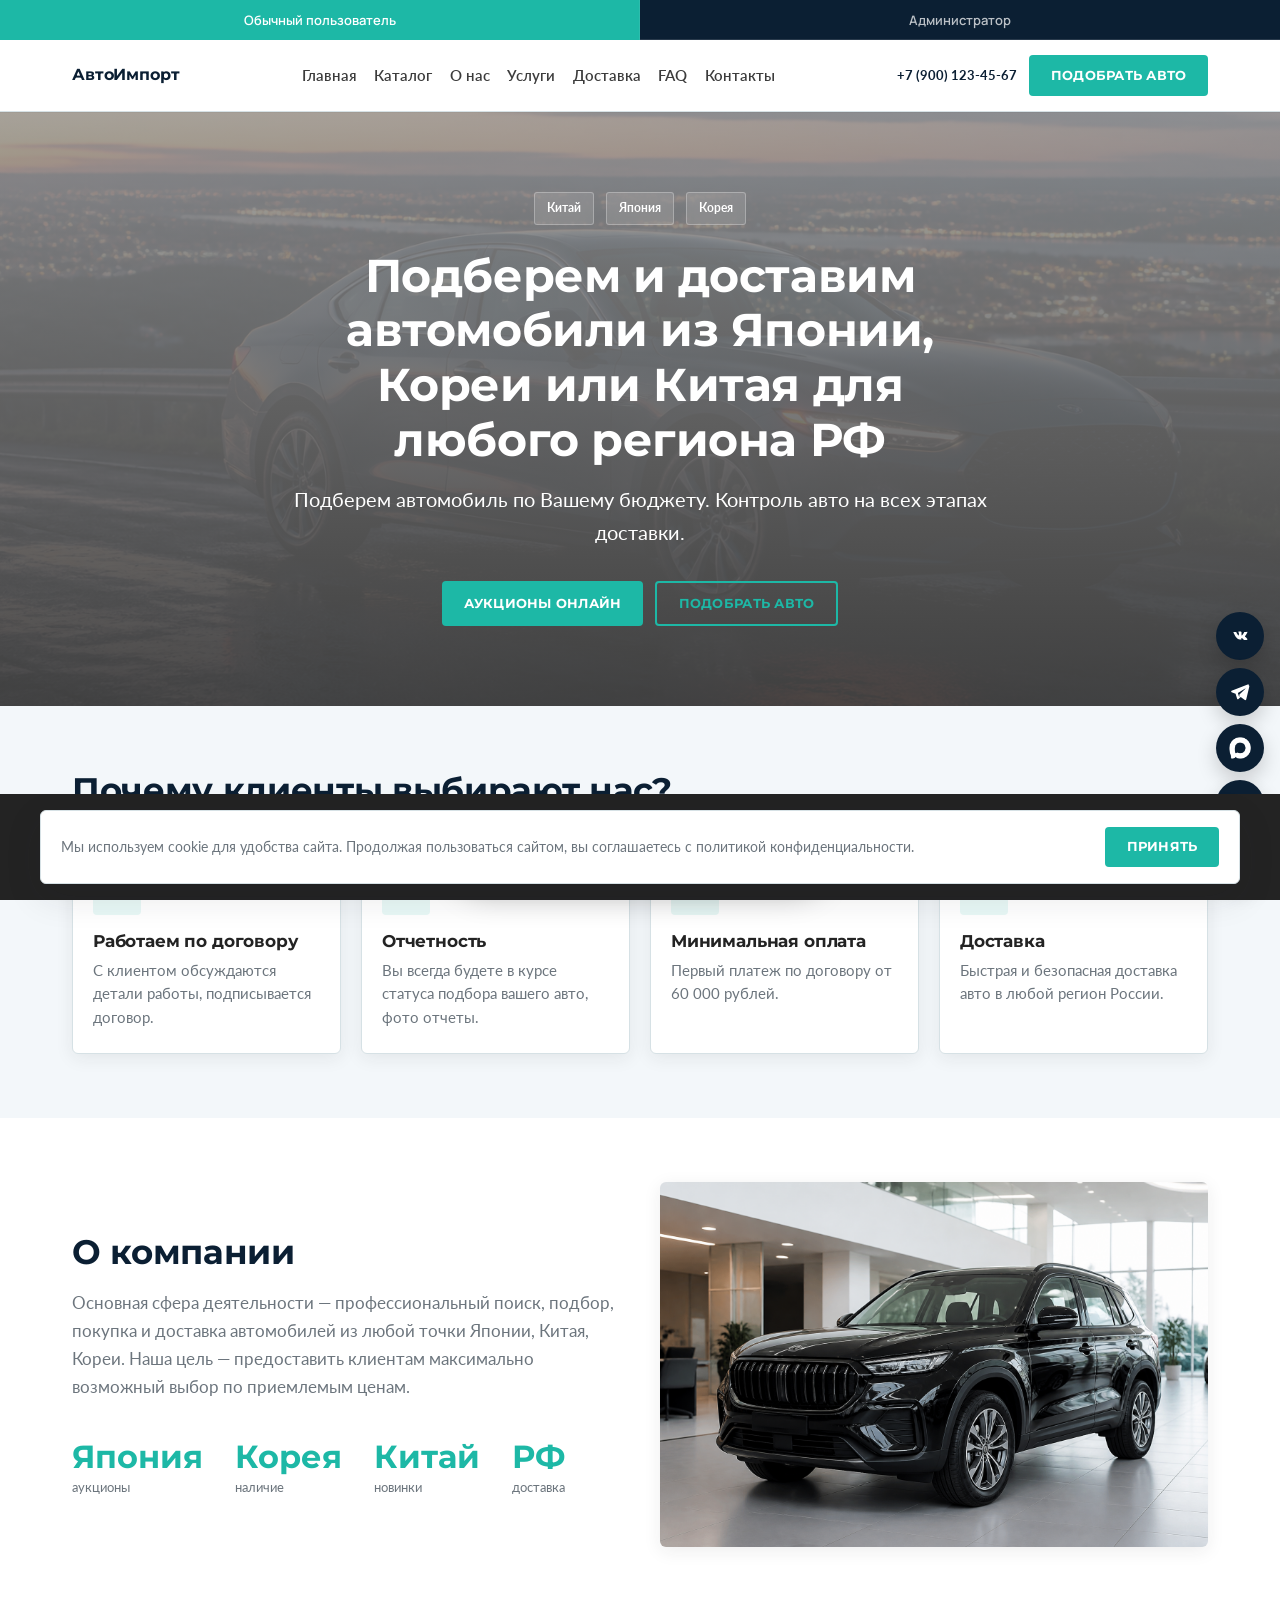
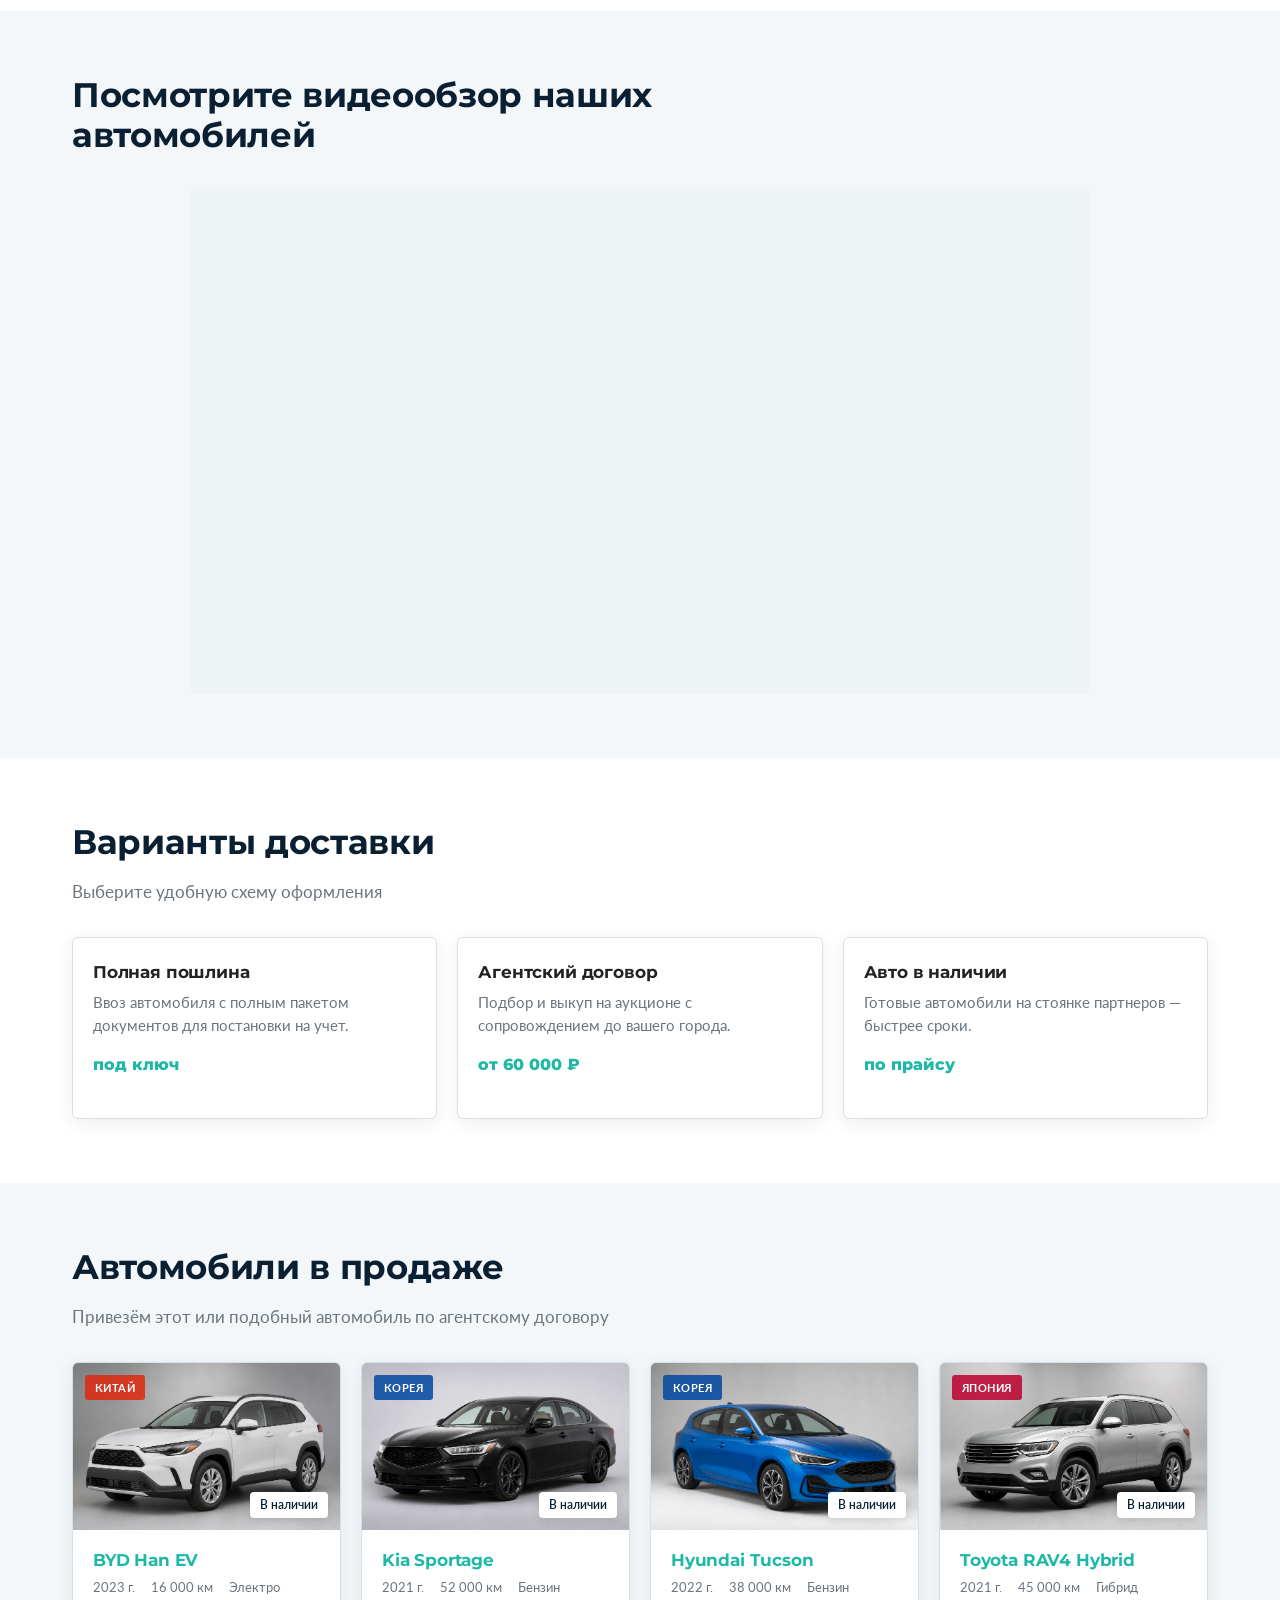
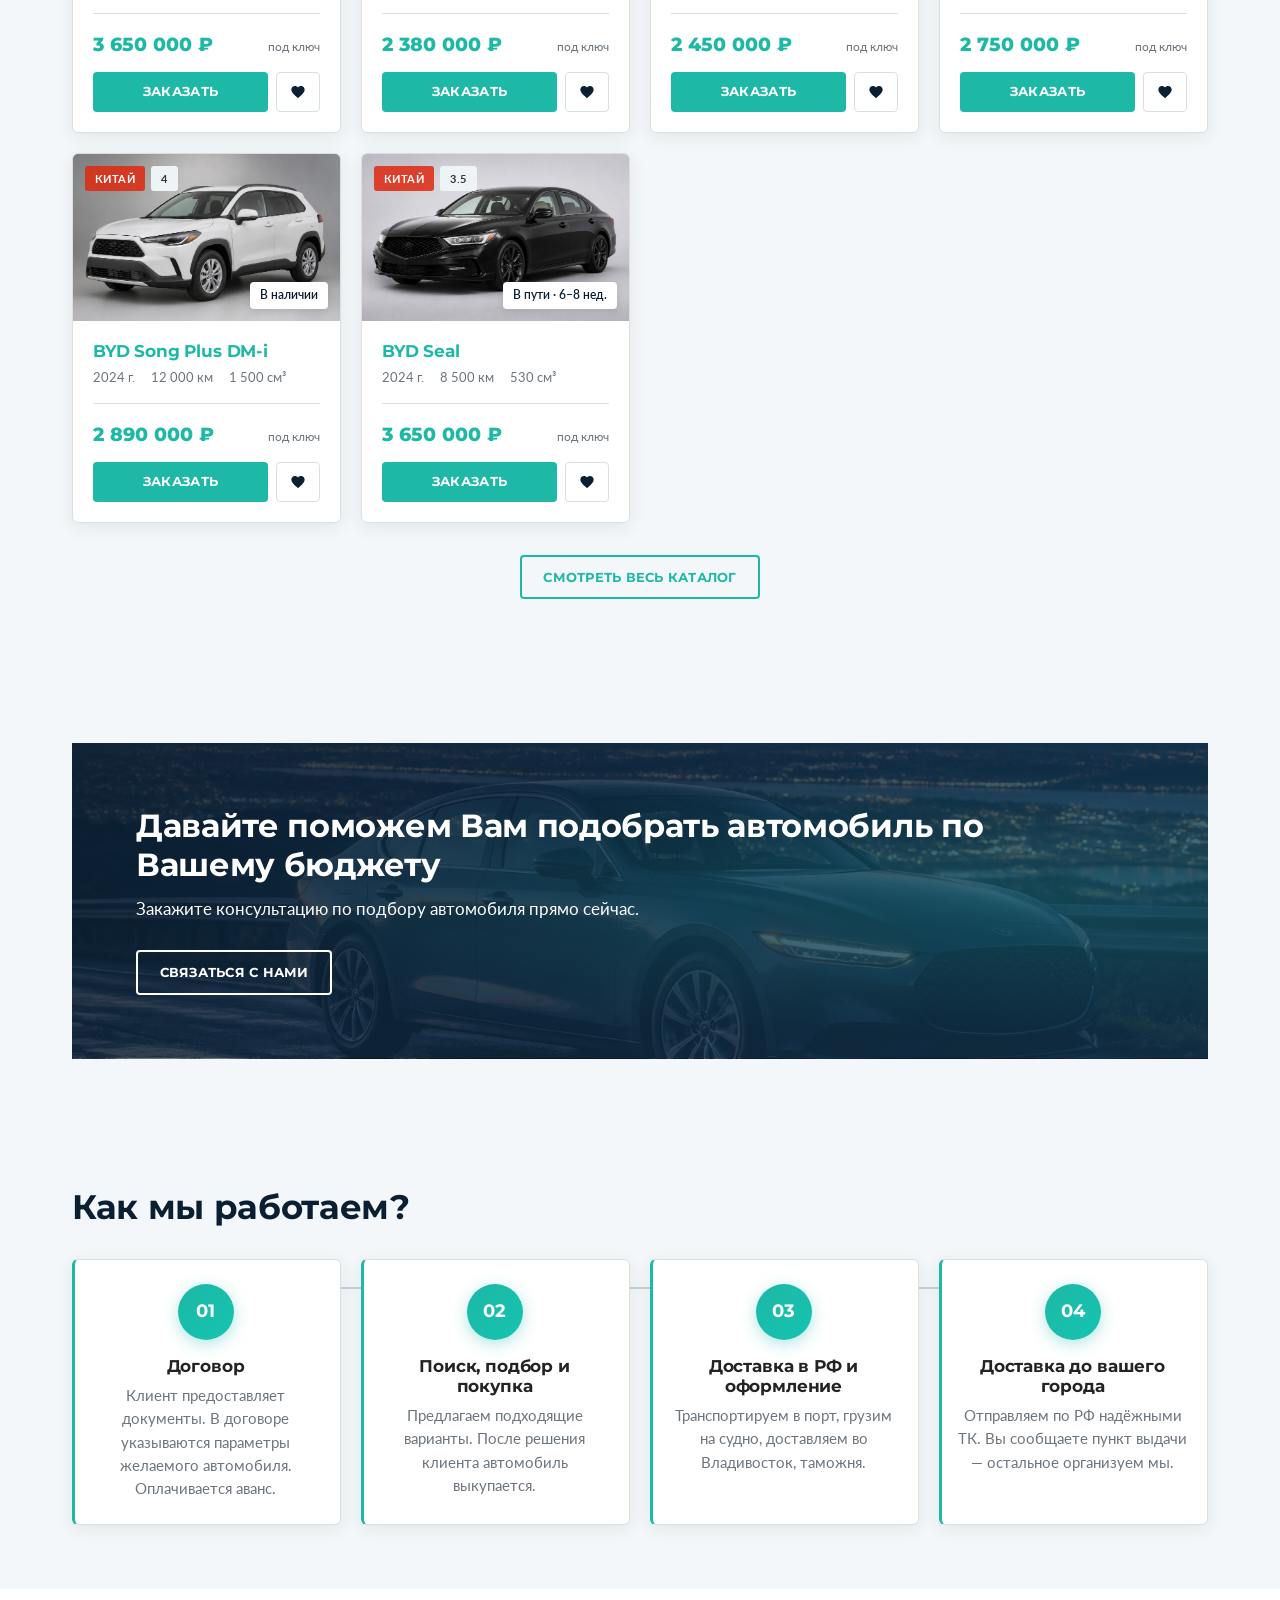
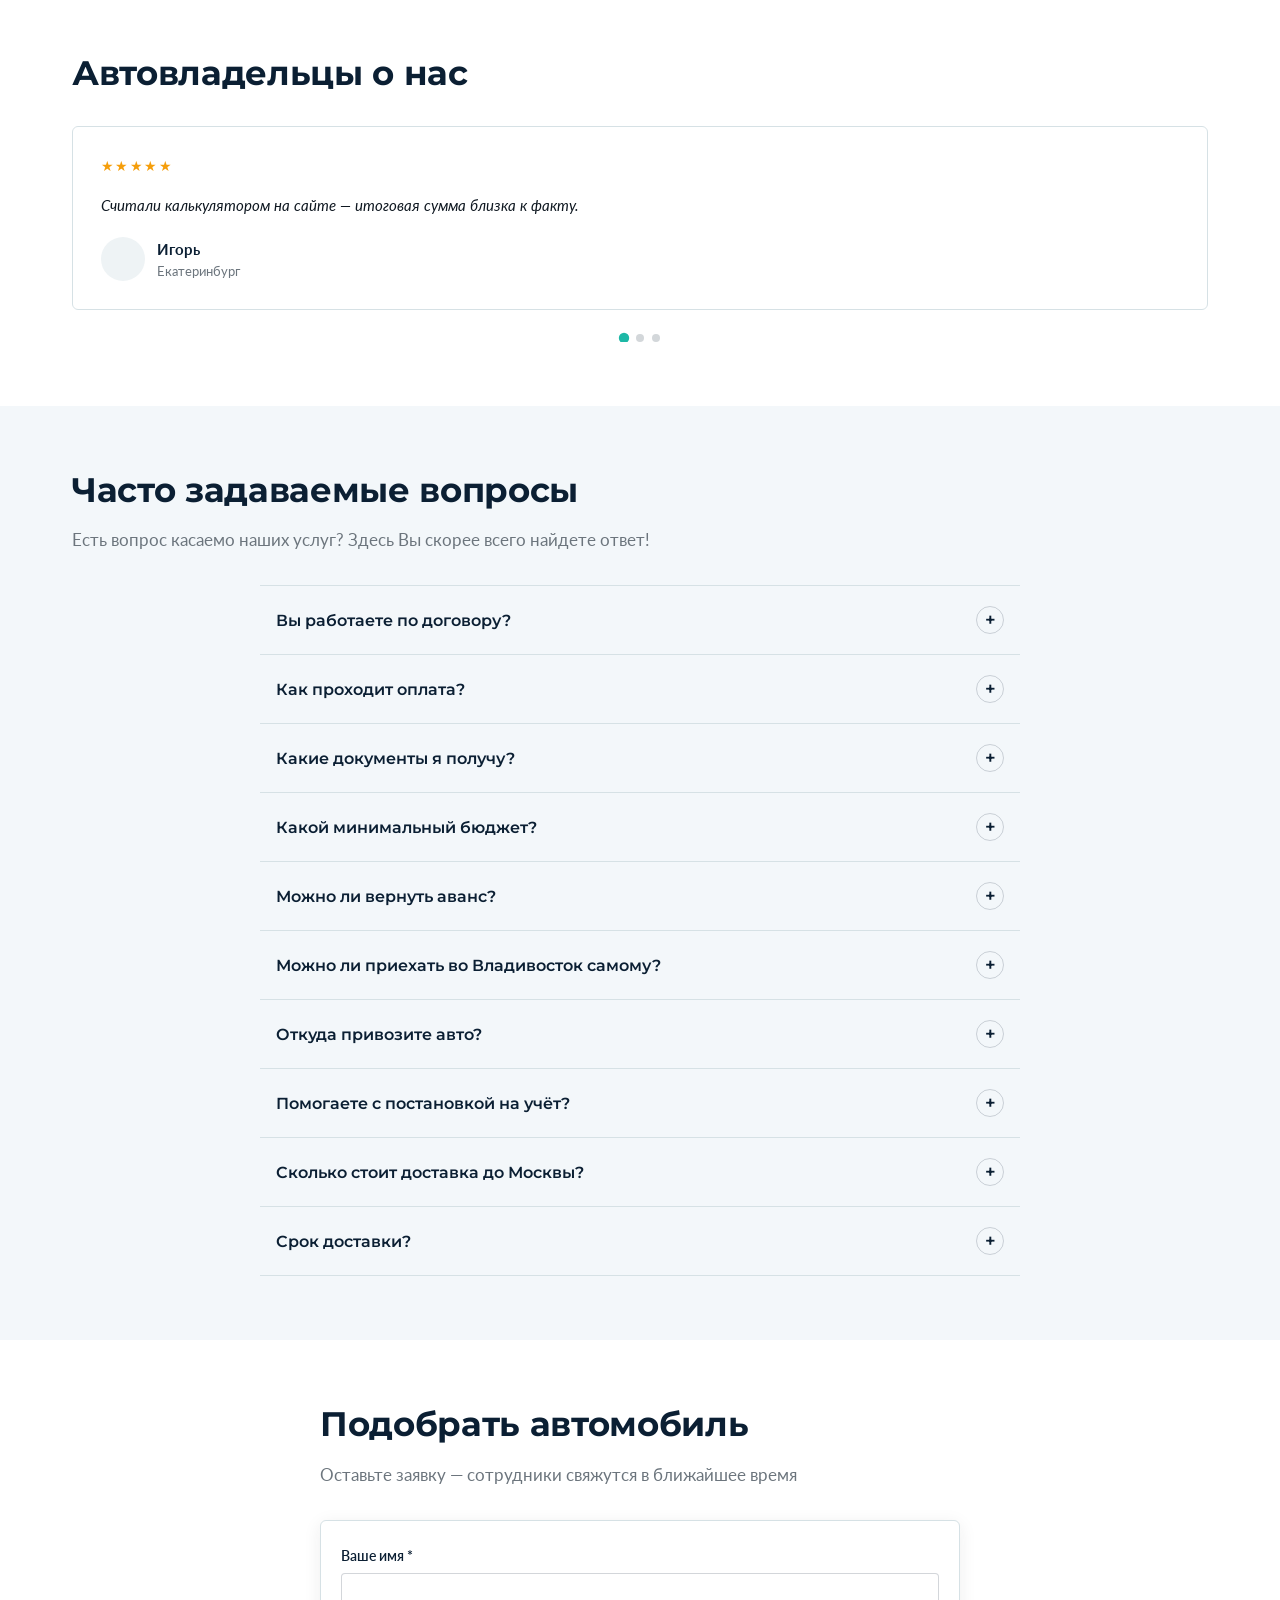
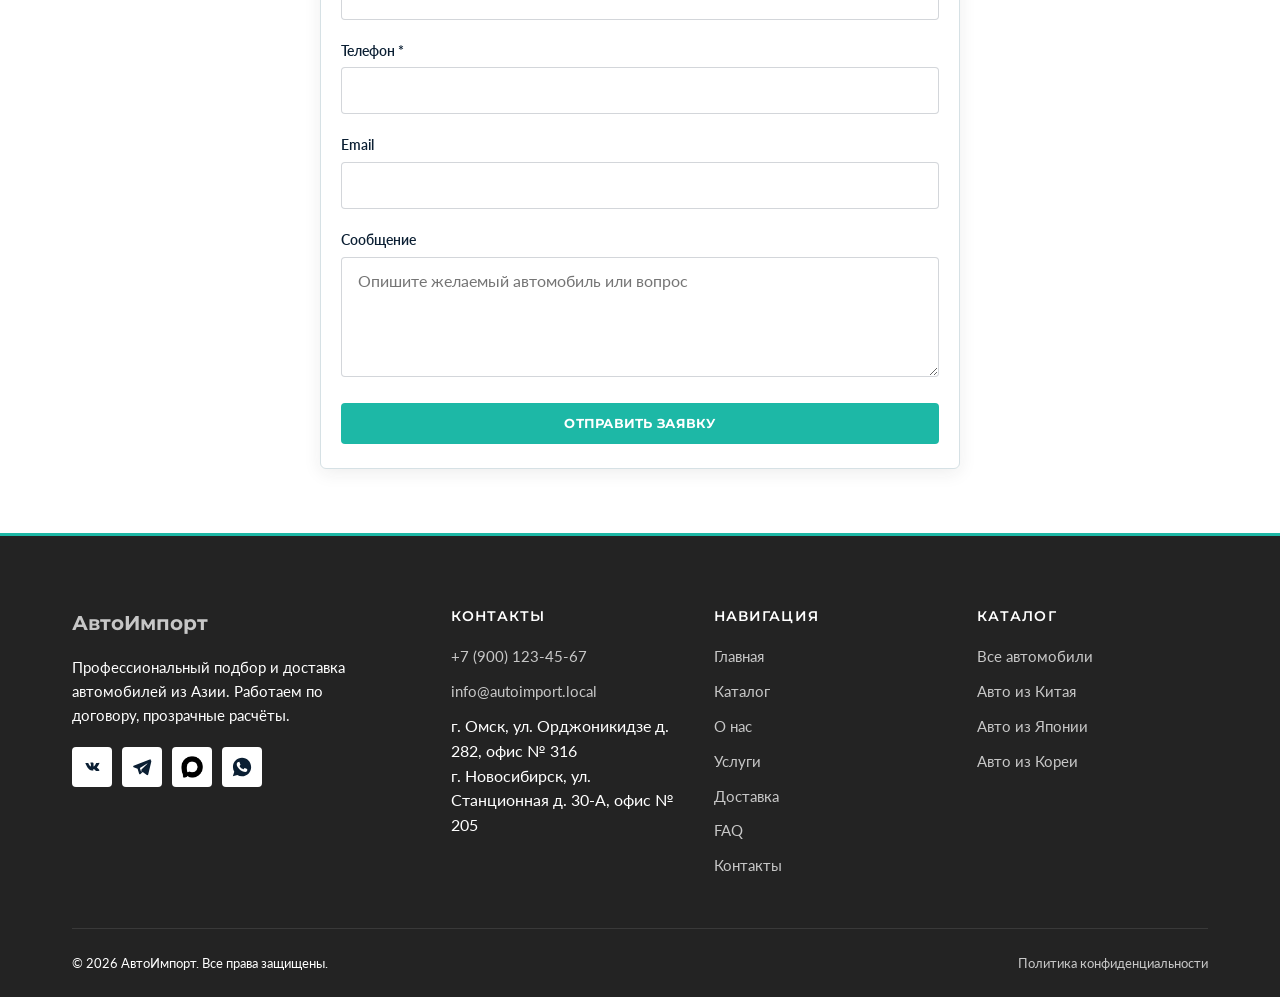
==== commit 5de5d502: "add pages" ====
--- a/index.html
+++ b/index.html
@@ -10,7 +10,7 @@
 <meta property="og:type" content="article" />
 <meta property="og:url" content="index.html" />
 <meta property="og:description" content="Подбор автомобилей из Азии, калькулятор растаможки и доставка из Владивостока в ваш город." />
-<link rel='dns-prefetch' href='//localhost' />
+
 <link rel='dns-prefetch' href='//cdn.jsdelivr.net' />
 <link rel='dns-prefetch' href='//fonts.googleapis.com' />
 <style id="ai-colors">:root{--ai-primary:#0B1F33;--ai-secondary:#153A55;--ai-accent:#1DB8A6;--ai-bg:#F3F7FA;--ai-text:#0E1720;}</style>
@@ -37,13 +37,13 @@
 				<span>АвтоИмпорт</span>
 			</a>
 		
-		<nav class="ai-nav" aria-label="Главное меню"><ul id="menu-%d0%b3%d0%bb%d0%b0%d0%b2%d0%bd%d0%be%d0%b5-%d0%bc%d0%b5%d0%bd%d1%8e-12" class="ai-nav__list"><li class="menu-item menu-item-type-custom menu-item-object-custom menu-item-40"><a href="index.html" class="ai-nav__link">Главная</a></li>
+		<nav class="ai-nav" aria-label="Главное меню"><ul id="menu-%d0%b3%d0%bb%d0%b0%d0%b2%d0%bd%d0%be%d0%b5-%d0%bc%d0%b5%d0%bd%d1%8e-24" class="ai-nav__list"><li class="menu-item menu-item-type-custom menu-item-object-custom menu-item-40"><a href="index.html" class="ai-nav__link">Главная</a></li>
 <li class="menu-item menu-item-type-custom menu-item-object-custom menu-item-41"><a href="catalog.html" class="ai-nav__link">Каталог</a></li>
-<li class="menu-item menu-item-type-custom menu-item-object-custom menu-item-42"><a href="index.htmlabout/" class="ai-nav__link">О нас</a></li>
-<li class="menu-item menu-item-type-custom menu-item-object-custom menu-item-43"><a href="index.htmlservices/" class="ai-nav__link">Услуги</a></li>
-<li class="menu-item menu-item-type-custom menu-item-object-custom menu-item-44"><a href="index.htmldelivery/" class="ai-nav__link">Доставка</a></li>
-<li class="menu-item menu-item-type-custom menu-item-object-custom menu-item-45"><a href="index.htmlfaq/" class="ai-nav__link">FAQ</a></li>
-<li class="menu-item menu-item-type-custom menu-item-object-custom menu-item-46"><a href="index.html#contacts" class="ai-nav__link">Контакты</a></li>
+<li class="menu-item menu-item-type-custom menu-item-object-custom menu-item-42"><a href="about.html" class="ai-nav__link">О нас</a></li>
+<li class="menu-item menu-item-type-custom menu-item-object-custom menu-item-43"><a href="services.html" class="ai-nav__link">Услуги</a></li>
+<li class="menu-item menu-item-type-custom menu-item-object-custom menu-item-44"><a href="delivery.html" class="ai-nav__link">Доставка</a></li>
+<li class="menu-item menu-item-type-custom menu-item-object-custom menu-item-45"><a href="faq.html" class="ai-nav__link">FAQ</a></li>
+<li class="menu-item menu-item-type-custom menu-item-object-custom menu-item-46"><a href="contacts.html" class="ai-nav__link">Контакты</a></li>
 </ul></nav>
 		<div class="ai-header__actions">
 			<a class="ai-header__phone" href="tel:+79001234567">
@@ -61,13 +61,13 @@
 </header>
 
 <nav class="ai-mobile-menu" id="ai-mobile-menu" aria-label="Мобильное меню">
-	<ul id="menu-%d0%b3%d0%bb%d0%b0%d0%b2%d0%bd%d0%be%d0%b5-%d0%bc%d0%b5%d0%bd%d1%8e-13" class="ai-mobile-menu__list"><li class="menu-item menu-item-type-custom menu-item-object-custom menu-item-40 ai-mobile-menu__item"><a href="index.html" class="ai-mobile-menu__link">Главная</a></li>
+	<ul id="menu-%d0%b3%d0%bb%d0%b0%d0%b2%d0%bd%d0%be%d0%b5-%d0%bc%d0%b5%d0%bd%d1%8e-25" class="ai-mobile-menu__list"><li class="menu-item menu-item-type-custom menu-item-object-custom menu-item-40 ai-mobile-menu__item"><a href="index.html" class="ai-mobile-menu__link">Главная</a></li>
 <li class="menu-item menu-item-type-custom menu-item-object-custom menu-item-41 ai-mobile-menu__item"><a href="catalog.html" class="ai-mobile-menu__link">Каталог</a></li>
-<li class="menu-item menu-item-type-custom menu-item-object-custom menu-item-42 ai-mobile-menu__item"><a href="index.htmlabout/" class="ai-mobile-menu__link">О нас</a></li>
-<li class="menu-item menu-item-type-custom menu-item-object-custom menu-item-43 ai-mobile-menu__item"><a href="index.htmlservices/" class="ai-mobile-menu__link">Услуги</a></li>
-<li class="menu-item menu-item-type-custom menu-item-object-custom menu-item-44 ai-mobile-menu__item"><a href="index.htmldelivery/" class="ai-mobile-menu__link">Доставка</a></li>
-<li class="menu-item menu-item-type-custom menu-item-object-custom menu-item-45 ai-mobile-menu__item"><a href="index.htmlfaq/" class="ai-mobile-menu__link">FAQ</a></li>
-<li class="menu-item menu-item-type-custom menu-item-object-custom menu-item-46 ai-mobile-menu__item"><a href="index.html#contacts" class="ai-mobile-menu__link">Контакты</a></li>
+<li class="menu-item menu-item-type-custom menu-item-object-custom menu-item-42 ai-mobile-menu__item"><a href="about.html" class="ai-mobile-menu__link">О нас</a></li>
+<li class="menu-item menu-item-type-custom menu-item-object-custom menu-item-43 ai-mobile-menu__item"><a href="services.html" class="ai-mobile-menu__link">Услуги</a></li>
+<li class="menu-item menu-item-type-custom menu-item-object-custom menu-item-44 ai-mobile-menu__item"><a href="delivery.html" class="ai-mobile-menu__link">Доставка</a></li>
+<li class="menu-item menu-item-type-custom menu-item-object-custom menu-item-45 ai-mobile-menu__item"><a href="faq.html" class="ai-mobile-menu__link">FAQ</a></li>
+<li class="menu-item menu-item-type-custom menu-item-object-custom menu-item-46 ai-mobile-menu__item"><a href="contacts.html" class="ai-mobile-menu__link">Контакты</a></li>
 </ul>	<div class="ai-mobile-menu__footer">
 		<a class="ai-header__phone" href="tel:+79001234567">
 			+7 (900) 123-45-67		</a>
@@ -81,7 +81,7 @@
 <main id="main-content" class="ai-main" tabindex="-1">
 <div class="ai-block ai-block--hero ai-block-style-v2 ai-cards-c1" data-ai-block-index="0" data-ai-layout="hero" data-ai-preset="v2" data-ai-card-style="c1" id="ai-block-0"><div class="ai-block-toolbar" data-ai-toolbar="0"><button type="button" class="ai-block-toolbar__btn" data-ai-edit-block="0" data-ai-edit-mode="text">Текст</button><button type="button" class="ai-block-toolbar__btn ai-block-toolbar__btn--alt" data-ai-edit-block="0" data-ai-edit-mode="look">Вид</button><button type="button" class="ai-block-toolbar__btn ai-block-toolbar__btn--img" data-ai-edit-block="0" data-ai-edit-mode="image">Картинка</button></div><section class="ai-hero ai-hero--split ai-reveal">
 	<div class="ai-hero__bg" aria-hidden="true">
-		<img data-ai-ve-img="bg" src="https://picsum.photos/seed/ai-hero/1920/900" alt="" loading="eager">
+		<img data-ai-ve-img="bg" src="shared/assets/img/hero-main.jpg" alt="" loading="eager">
 	</div>
 	<div class="ai-hero__overlay" aria-hidden="true"></div>
 	<div class="ai-container ai-hero__grid">
@@ -100,12 +100,12 @@
 								</div>
 		<div class="ai-hero__visual" aria-hidden="true">
 			<div class="ai-hero__visual-frame">
-				<img src="https://picsum.photos/seed/ai-hero/1920/900" alt="" loading="eager">
+				<img src="shared/assets/img/hero-main.jpg" alt="" loading="eager">
 			</div>
 		</div>
 	</div>
 </section>
-</div><div class="ai-block ai-block--advantages ai-block-style-v1 ai-cards-c1" data-ai-block-index="1" data-ai-layout="advantages" data-ai-preset="v1" data-ai-card-style="c1" id="ai-block-1"><div class="ai-block-toolbar" data-ai-toolbar="1"><button type="button" class="ai-block-toolbar__btn" data-ai-edit-block="1" data-ai-edit-mode="text">Текст</button><button type="button" class="ai-block-toolbar__btn ai-block-toolbar__btn--alt" data-ai-edit-block="1" data-ai-edit-mode="look">Вид</button></div><section class="ai-section ai-section--alt ai-reveal">
+</div><div class="ai-block ai-block--advantages ai-block-style-v1 ai-cards-c1" data-ai-block-index="1" data-ai-layout="advantages" data-ai-preset="v1" data-ai-card-style="c1" id="ai-block-1"><div class="ai-block-toolbar" data-ai-toolbar="1"><button type="button" class="ai-block-toolbar__btn" data-ai-edit-block="1" data-ai-edit-mode="text">Текст</button><button type="button" class="ai-block-toolbar__btn ai-block-toolbar__btn--alt" data-ai-edit-block="1" data-ai-edit-mode="look">Вид</button></div><section class="ai-section ai-section--alt ai-reveal" id="services">
 	<div class="ai-container">
 					<header class="ai-section__header">
 									<h2 class="ai-section__title">Почему клиенты выбирают нас?</h2>
@@ -142,7 +142,7 @@
 							</div>
 			</div>
 </section>
-</div><div class="ai-block ai-block--about ai-block-style-v1 ai-cards-c1" data-ai-block-index="2" data-ai-layout="about" data-ai-preset="v1" data-ai-card-style="c1" id="ai-block-2"><div class="ai-block-toolbar" data-ai-toolbar="2"><button type="button" class="ai-block-toolbar__btn" data-ai-edit-block="2" data-ai-edit-mode="text">Текст</button><button type="button" class="ai-block-toolbar__btn ai-block-toolbar__btn--alt" data-ai-edit-block="2" data-ai-edit-mode="look">Вид</button><button type="button" class="ai-block-toolbar__btn ai-block-toolbar__btn--img" data-ai-edit-block="2" data-ai-edit-mode="image">Картинка</button></div><section class="ai-section ai-reveal">
+</div><div class="ai-block ai-block--about ai-block-style-v1 ai-cards-c1" data-ai-block-index="2" data-ai-layout="about" data-ai-preset="v1" data-ai-card-style="c1" id="ai-block-2"><div class="ai-block-toolbar" data-ai-toolbar="2"><button type="button" class="ai-block-toolbar__btn" data-ai-edit-block="2" data-ai-edit-mode="text">Текст</button><button type="button" class="ai-block-toolbar__btn ai-block-toolbar__btn--alt" data-ai-edit-block="2" data-ai-edit-mode="look">Вид</button><button type="button" class="ai-block-toolbar__btn ai-block-toolbar__btn--img" data-ai-edit-block="2" data-ai-edit-mode="image">Картинка</button></div><section class="ai-section ai-reveal" id="about">
 	<div class="ai-container">
 		<div class="ai-grid ai-grid--2" style="align-items:center;gap:2.5rem;">
 			<div>
@@ -168,7 +168,7 @@
 											</div>
 							</div>
 			<div>
-				<img class="ai-about-image" data-ai-ve-img="main" src="https://picsum.photos/seed/ai-about/1600/900" alt="О компании" style="width:100%;border-radius:var(--ai-radius-lg);object-fit:cover;min-height:280px;box-shadow:0 20px 50px rgba(0,0,0,.12);" loading="lazy">
+				<img class="ai-about-image" data-ai-ve-img="main" src="shared/assets/img/about-bg.jpg" alt="О компании" style="width:100%;border-radius:var(--ai-radius-lg);object-fit:cover;min-height:280px;box-shadow:0 20px 50px rgba(0,0,0,.12);" loading="lazy">
 			</div>
 		</div>
 	</div>
@@ -189,7 +189,7 @@
 			</div>
 			</div>
 </section>
-</div><div class="ai-block ai-block--delivery ai-block-style-v1 ai-cards-c1" data-ai-block-index="4" data-ai-layout="delivery" data-ai-preset="v1" data-ai-card-style="c1" id="ai-block-4"><div class="ai-block-toolbar" data-ai-toolbar="4"><button type="button" class="ai-block-toolbar__btn" data-ai-edit-block="4" data-ai-edit-mode="text">Текст</button><button type="button" class="ai-block-toolbar__btn ai-block-toolbar__btn--alt" data-ai-edit-block="4" data-ai-edit-mode="look">Вид</button></div><section class="ai-section ai-section--alt ai-reveal">
+</div><div class="ai-block ai-block--delivery ai-block-style-v1 ai-cards-c1" data-ai-block-index="4" data-ai-layout="delivery" data-ai-preset="v1" data-ai-card-style="c1" id="ai-block-4"><div class="ai-block-toolbar" data-ai-toolbar="4"><button type="button" class="ai-block-toolbar__btn" data-ai-edit-block="4" data-ai-edit-mode="text">Текст</button><button type="button" class="ai-block-toolbar__btn ai-block-toolbar__btn--alt" data-ai-edit-block="4" data-ai-edit-mode="look">Вид</button></div><section class="ai-section ai-section--alt ai-reveal" id="delivery">
 	<div class="ai-container">
 					<header class="ai-section__header">
 									<h2 class="ai-section__title">Варианты доставки</h2>
@@ -237,8 +237,7 @@
 	>
 	<div class="ai-car-card__media-wrap">
 		<a href="catalog.html" class="ai-car-card__media">
-					<div class="ai-car-card__placeholder">
-				Нет фото			</div>
+					<img src="shared/assets/img/car-01.jpg" alt="BYD Han EV" loading="lazy" width="640" height="420">
 				<div class="ai-car-card__badges">
 			<span class="ai-badge ai-badge--country-cn">
 				Китай			</span>
@@ -283,8 +282,7 @@
 	>
 	<div class="ai-car-card__media-wrap">
 		<a href="catalog.html" class="ai-car-card__media">
-					<div class="ai-car-card__placeholder">
-				Нет фото			</div>
+					<img src="shared/assets/img/car-02.jpg" alt="Kia Sportage" loading="lazy" width="640" height="420">
 				<div class="ai-car-card__badges">
 			<span class="ai-badge ai-badge--country-kr">
 				Корея			</span>
@@ -329,8 +327,7 @@
 	>
 	<div class="ai-car-card__media-wrap">
 		<a href="catalog.html" class="ai-car-card__media">
-					<div class="ai-car-card__placeholder">
-				Нет фото			</div>
+					<img src="shared/assets/img/car-03.jpg" alt="Hyundai Tucson" loading="lazy" width="640" height="420">
 				<div class="ai-car-card__badges">
 			<span class="ai-badge ai-badge--country-kr">
 				Корея			</span>
@@ -375,8 +372,7 @@
 	>
 	<div class="ai-car-card__media-wrap">
 		<a href="catalog.html" class="ai-car-card__media">
-					<div class="ai-car-card__placeholder">
-				Нет фото			</div>
+					<img src="shared/assets/img/car-04.jpg" alt="Toyota RAV4 Hybrid" loading="lazy" width="640" height="420">
 				<div class="ai-car-card__badges">
 			<span class="ai-badge ai-badge--country-jp">
 				Япония			</span>
@@ -513,7 +509,7 @@
 </section>
 </div><div class="ai-block ai-block--cta ai-block-style-v3 ai-cards-c1" data-ai-block-index="6" data-ai-layout="cta" data-ai-preset="v3" data-ai-card-style="c1" id="ai-block-6"><div class="ai-block-toolbar" data-ai-toolbar="6"><button type="button" class="ai-block-toolbar__btn" data-ai-edit-block="6" data-ai-edit-mode="text">Текст</button><button type="button" class="ai-block-toolbar__btn ai-block-toolbar__btn--alt" data-ai-edit-block="6" data-ai-edit-mode="look">Вид</button><button type="button" class="ai-block-toolbar__btn ai-block-toolbar__btn--img" data-ai-edit-block="6" data-ai-edit-mode="image">Картинка</button></div><section class="ai-section ai-reveal">
 	<div class="ai-container">
-		<div class="ai-cta" data-ai-ve-img="bg" style="background-image:linear-gradient(135deg,rgba(11,31,51,.88),rgba(21,58,85,.75)),url(https://picsum.photos/seed/ai-hero/1920/900);background-size:cover;background-position:center;">
+		<div class="ai-cta" data-ai-ve-img="bg" style="background-image:linear-gradient(135deg,rgba(11,31,51,.88),rgba(21,58,85,.75)),url(shared/assets/img/hero-main.jpg);background-size:cover;background-position:center;">
 			<div class="ai-cta__inner">
 									<h2 class="ai-cta__title">Давайте поможем Вам подобрать автомобиль по Вашему бюджету</h2>
 													<p class="ai-cta__desc">Закажите консультацию по подбору автомобиля прямо сейчас.</p>
@@ -522,7 +518,7 @@
 		</div>
 	</div>
 </section>
-</div><div class="ai-block ai-block--steps ai-block-style-v1 ai-cards-c1" data-ai-block-index="7" data-ai-layout="steps" data-ai-preset="v1" data-ai-card-style="c1" id="ai-block-7"><div class="ai-block-toolbar" data-ai-toolbar="7"><button type="button" class="ai-block-toolbar__btn" data-ai-edit-block="7" data-ai-edit-mode="text">Текст</button><button type="button" class="ai-block-toolbar__btn ai-block-toolbar__btn--alt" data-ai-edit-block="7" data-ai-edit-mode="look">Вид</button></div><section class="ai-section ai-reveal">
+</div><div class="ai-block ai-block--steps ai-block-style-v1 ai-cards-c1" data-ai-block-index="7" data-ai-layout="steps" data-ai-preset="v1" data-ai-card-style="c1" id="ai-block-7"><div class="ai-block-toolbar" data-ai-toolbar="7"><button type="button" class="ai-block-toolbar__btn" data-ai-edit-block="7" data-ai-edit-mode="text">Текст</button><button type="button" class="ai-block-toolbar__btn ai-block-toolbar__btn--alt" data-ai-edit-block="7" data-ai-edit-mode="look">Вид</button></div><section class="ai-section ai-reveal" id="steps">
 	<div class="ai-container">
 					<header class="ai-section__header">
 									<h2 class="ai-section__title">Как мы работаем?</h2>
@@ -551,7 +547,7 @@
 							</div>
 			</div>
 </section>
-</div><div class="ai-block ai-block--reviews ai-block-style-v1 ai-cards-c1" data-ai-block-index="8" data-ai-layout="reviews" data-ai-preset="v1" data-ai-card-style="c1" id="ai-block-8"><div class="ai-block-toolbar" data-ai-toolbar="8"><button type="button" class="ai-block-toolbar__btn" data-ai-edit-block="8" data-ai-edit-mode="text">Текст</button><button type="button" class="ai-block-toolbar__btn ai-block-toolbar__btn--alt" data-ai-edit-block="8" data-ai-edit-mode="look">Вид</button></div><section class="ai-section ai-section--alt ai-reveal">
+</div><div class="ai-block ai-block--reviews ai-block-style-v1 ai-cards-c1" data-ai-block-index="8" data-ai-layout="reviews" data-ai-preset="v1" data-ai-card-style="c1" id="ai-block-8"><div class="ai-block-toolbar" data-ai-toolbar="8"><button type="button" class="ai-block-toolbar__btn" data-ai-edit-block="8" data-ai-edit-mode="text">Текст</button><button type="button" class="ai-block-toolbar__btn ai-block-toolbar__btn--alt" data-ai-edit-block="8" data-ai-edit-mode="look">Вид</button></div><section class="ai-section ai-section--alt ai-reveal" id="reviews">
 	<div class="ai-container">
 					<header class="ai-section__header">
 									<h2 class="ai-section__title">Автовладельцы о нас</h2>
@@ -597,7 +593,7 @@
 		</article>
 		</div><div class="ai-reviews__nav" aria-hidden="true"><button type="button" class="ai-reviews__dot is-active"></button><button type="button" class="ai-reviews__dot"></button><button type="button" class="ai-reviews__dot"></button></div></div>	</div>
 </section>
-</div><div class="ai-block ai-block--faq ai-block-style-v1 ai-cards-c1" data-ai-block-index="9" data-ai-layout="faq" data-ai-preset="v1" data-ai-card-style="c1" id="ai-block-9"><div class="ai-block-toolbar" data-ai-toolbar="9"><button type="button" class="ai-block-toolbar__btn" data-ai-edit-block="9" data-ai-edit-mode="text">Текст</button><button type="button" class="ai-block-toolbar__btn ai-block-toolbar__btn--alt" data-ai-edit-block="9" data-ai-edit-mode="look">Вид</button></div><section class="ai-section ai-reveal">
+</div><div class="ai-block ai-block--faq ai-block-style-v1 ai-cards-c1" data-ai-block-index="9" data-ai-layout="faq" data-ai-preset="v1" data-ai-card-style="c1" id="ai-block-9"><div class="ai-block-toolbar" data-ai-toolbar="9"><button type="button" class="ai-block-toolbar__btn" data-ai-edit-block="9" data-ai-edit-mode="text">Текст</button><button type="button" class="ai-block-toolbar__btn ai-block-toolbar__btn--alt" data-ai-edit-block="9" data-ai-edit-mode="look">Вид</button></div><section class="ai-section ai-reveal" id="faq">
 	<div class="ai-container">
 					<header class="ai-section__header">
 									<h2 class="ai-section__title">Часто задаваемые вопросы</h2>
@@ -715,7 +711,7 @@
 		</div>
 		</div>	</div>
 </section>
-</div><div class="ai-block ai-block--form ai-block-style-v1 ai-cards-c1" data-ai-block-index="10" data-ai-layout="form" data-ai-preset="v1" data-ai-card-style="c1" id="ai-block-10"><div class="ai-block-toolbar" data-ai-toolbar="10"><button type="button" class="ai-block-toolbar__btn" data-ai-edit-block="10" data-ai-edit-mode="text">Текст</button><button type="button" class="ai-block-toolbar__btn ai-block-toolbar__btn--alt" data-ai-edit-block="10" data-ai-edit-mode="look">Вид</button></div><section class="ai-section ai-reveal">
+</div><div class="ai-block ai-block--form ai-block-style-v1 ai-cards-c1" data-ai-block-index="10" data-ai-layout="form" data-ai-preset="v1" data-ai-card-style="c1" id="ai-block-10"><div class="ai-block-toolbar" data-ai-toolbar="10"><button type="button" class="ai-block-toolbar__btn" data-ai-edit-block="10" data-ai-edit-mode="text">Текст</button><button type="button" class="ai-block-toolbar__btn ai-block-toolbar__btn--alt" data-ai-edit-block="10" data-ai-edit-mode="look">Вид</button></div><section class="ai-section ai-reveal" id="pick">
 	<div class="ai-container">
 		<div style="max-width:640px;margin-inline:auto;">
 							<header class="ai-section__header">
@@ -766,7 +762,7 @@
 											</div>
 							</div>
 
-			<div class="ai-footer__col">
+			<div class="ai-footer__col" id="contacts">
 				<h4 class="ai-footer__col-title">Контакты</h4>
 				<ul class="ai-footer__links">
 											<li><a href="tel:+79001234567">+7 (900) 123-45-67</a></li>
@@ -778,13 +774,13 @@
 
 			<div class="ai-footer__col">
 				<h4 class="ai-footer__col-title">Навигация</h4>
-				<ul id="menu-%d0%b3%d0%bb%d0%b0%d0%b2%d0%bd%d0%be%d0%b5-%d0%bc%d0%b5%d0%bd%d1%8e-14" class="ai-footer__links"><li class="menu-item menu-item-type-custom menu-item-object-custom menu-item-40"><a href="index.html" class="ai-footer__link">Главная</a></li>
+				<ul id="menu-%d0%b3%d0%bb%d0%b0%d0%b2%d0%bd%d0%be%d0%b5-%d0%bc%d0%b5%d0%bd%d1%8e-26" class="ai-footer__links"><li class="menu-item menu-item-type-custom menu-item-object-custom menu-item-40"><a href="index.html" class="ai-footer__link">Главная</a></li>
 <li class="menu-item menu-item-type-custom menu-item-object-custom menu-item-41"><a href="catalog.html" class="ai-footer__link">Каталог</a></li>
-<li class="menu-item menu-item-type-custom menu-item-object-custom menu-item-42"><a href="index.htmlabout/" class="ai-footer__link">О нас</a></li>
-<li class="menu-item menu-item-type-custom menu-item-object-custom menu-item-43"><a href="index.htmlservices/" class="ai-footer__link">Услуги</a></li>
-<li class="menu-item menu-item-type-custom menu-item-object-custom menu-item-44"><a href="index.htmldelivery/" class="ai-footer__link">Доставка</a></li>
-<li class="menu-item menu-item-type-custom menu-item-object-custom menu-item-45"><a href="index.htmlfaq/" class="ai-footer__link">FAQ</a></li>
-<li class="menu-item menu-item-type-custom menu-item-object-custom menu-item-46"><a href="index.html#contacts" class="ai-footer__link">Контакты</a></li>
+<li class="menu-item menu-item-type-custom menu-item-object-custom menu-item-42"><a href="about.html" class="ai-footer__link">О нас</a></li>
+<li class="menu-item menu-item-type-custom menu-item-object-custom menu-item-43"><a href="services.html" class="ai-footer__link">Услуги</a></li>
+<li class="menu-item menu-item-type-custom menu-item-object-custom menu-item-44"><a href="delivery.html" class="ai-footer__link">Доставка</a></li>
+<li class="menu-item menu-item-type-custom menu-item-object-custom menu-item-45"><a href="faq.html" class="ai-footer__link">FAQ</a></li>
+<li class="menu-item menu-item-type-custom menu-item-object-custom menu-item-46"><a href="contacts.html" class="ai-footer__link">Контакты</a></li>
 </ul>			</div>
 
 			<div class="ai-footer__col">
@@ -801,7 +797,7 @@
 		<div class="ai-footer__bottom">
 			<p class="ai-mb-0">© 2026 АвтоИмпорт. Все права защищены.</p>
 			<div class="ai-footer__legal">
-									<a href="index.htmlprivacy/">Политика конфиденциальности</a>
+									<a href="privacy.html">Политика конфиденциальности</a>
 							</div>
 		</div>
 	</div>
@@ -1188,17 +1184,25 @@
 var aiTheme = {"ajaxUrl":"shared/data/admin-ajax.stub","nonce":"e520119f31","homeUrl":"index.html","i18n":{"calculating":"\u0421\u0447\u0438\u0442\u0430\u0435\u043c\u2026","sending":"\u041e\u0442\u043f\u0440\u0430\u0432\u043a\u0430\u2026","success":"\u0417\u0430\u044f\u0432\u043a\u0430 \u043e\u0442\u043f\u0440\u0430\u0432\u043b\u0435\u043d\u0430!","error":"\u041e\u0448\u0438\u0431\u043a\u0430. \u041f\u043e\u043f\u0440\u043e\u0431\u0443\u0439\u0442\u0435 \u0435\u0449\u0451 \u0440\u0430\u0437.","syncing":"\u0421\u0438\u043d\u0445\u0440\u043e\u043d\u0438\u0437\u0430\u0446\u0438\u044f\u2026","syncDone":"\u0421\u0438\u043d\u0445\u0440\u043e\u043d\u0438\u0437\u0438\u0440\u043e\u0432\u0430\u0442\u044c \u0441\u0435\u0439\u0447\u0430\u0441","pricePending":"\u0426\u0435\u043d\u0430 \u0443\u0442\u043e\u0447\u043d\u044f\u0435\u0442\u0441\u044f","hideCar":"\u0421\u043a\u0440\u044b\u0442\u044c \u0438\u0437 \u043a\u0430\u0442\u0430\u043b\u043e\u0433\u0430","restoreCar":"\u0412\u0435\u0440\u043d\u0443\u0442\u044c \u0432 \u043a\u0430\u0442\u0430\u043b\u043e\u0433","carHidden":"\u0410\u0432\u0442\u043e\u043c\u043e\u0431\u0438\u043b\u044c \u0441\u043a\u0440\u044b\u0442","carRestored":"\u0410\u0432\u0442\u043e\u043c\u043e\u0431\u0438\u043b\u044c \u0432\u043e\u0441\u0441\u0442\u0430\u043d\u043e\u0432\u043b\u0435\u043d","adminPanel":"\u041f\u0430\u043d\u0435\u043b\u044c \u0430\u0434\u043c\u0438\u043d\u0438\u0441\u0442\u0440\u0430\u0442\u043e\u0440\u0430","hiddenEmpty":"\u0421\u043a\u0440\u044b\u0442\u044b\u0445 \u0430\u0432\u0442\u043e\u043c\u043e\u0431\u0438\u043b\u0435\u0439 \u043d\u0435\u0442.","editCar":"\u0420\u0435\u0434\u0430\u043a\u0442\u0438\u0440\u043e\u0432\u0430\u0442\u044c","saveCar":"\u0421\u043e\u0445\u0440\u0430\u043d\u0438\u0442\u044c","carSaved":"\u0418\u0437\u043c\u0435\u043d\u0435\u043d\u0438\u044f \u0441\u043e\u0445\u0440\u0430\u043d\u0435\u043d\u044b","carReset":"\u0418\u0437\u043c\u0435\u043d\u0435\u043d\u0438\u044f \u0441\u0431\u0440\u043e\u0448\u0435\u043d\u044b","overridesEmpty":"\u041d\u0435\u0442 \u043e\u0442\u0440\u0435\u0434\u0430\u043a\u0442\u0438\u0440\u043e\u0432\u0430\u043d\u043d\u044b\u0445 \u0430\u0432\u0442\u043e.","resetOverride":"\u0421\u0431\u0440\u043e\u0441\u0438\u0442\u044c","captchaRequired":"\u041f\u043e\u0434\u0442\u0432\u0435\u0440\u0434\u0438\u0442\u0435, \u0447\u0442\u043e \u0432\u044b \u043d\u0435 \u0440\u043e\u0431\u043e\u0442.","captchaFailed":"\u041f\u0440\u043e\u0432\u0435\u0440\u043a\u0430 \u043a\u0430\u043f\u0447\u0438 \u043d\u0435 \u043f\u0440\u043e\u0439\u0434\u0435\u043d\u0430. \u041f\u043e\u043f\u0440\u043e\u0431\u0443\u0439\u0442\u0435 \u0435\u0449\u0451 \u0440\u0430\u0437."},"captcha":{"enabled":false,"siteKey":""},"package":"start","features":{"favorites":false,"compare":false,"advFilters":true,"savedFilters":true,"printCard":false,"compareCalc":false},"encarOffersUrl":"#autoimport/v2/encar/offers"};
 var aiTheme = {"ajaxUrl":"shared/data/admin-ajax.stub","nonce":"e520119f31","homeUrl":"index.html","i18n":{"calculating":"\u0421\u0447\u0438\u0442\u0430\u0435\u043c\u2026","sending":"\u041e\u0442\u043f\u0440\u0430\u0432\u043a\u0430\u2026","success":"\u0417\u0430\u044f\u0432\u043a\u0430 \u043e\u0442\u043f\u0440\u0430\u0432\u043b\u0435\u043d\u0430!","error":"\u041e\u0448\u0438\u0431\u043a\u0430. \u041f\u043e\u043f\u0440\u043e\u0431\u0443\u0439\u0442\u0435 \u0435\u0449\u0451 \u0440\u0430\u0437.","syncing":"\u0421\u0438\u043d\u0445\u0440\u043e\u043d\u0438\u0437\u0430\u0446\u0438\u044f\u2026","syncDone":"\u0421\u0438\u043d\u0445\u0440\u043e\u043d\u0438\u0437\u0438\u0440\u043e\u0432\u0430\u0442\u044c \u0441\u0435\u0439\u0447\u0430\u0441","pricePending":"\u0426\u0435\u043d\u0430 \u0443\u0442\u043e\u0447\u043d\u044f\u0435\u0442\u0441\u044f","hideCar":"\u0421\u043a\u0440\u044b\u0442\u044c \u0438\u0437 \u043a\u0430\u0442\u0430\u043b\u043e\u0433\u0430","restoreCar":"\u0412\u0435\u0440\u043d\u0443\u0442\u044c \u0432 \u043a\u0430\u0442\u0430\u043b\u043e\u0433","carHidden":"\u0410\u0432\u0442\u043e\u043c\u043e\u0431\u0438\u043b\u044c \u0441\u043a\u0440\u044b\u0442","carRestored":"\u0410\u0432\u0442\u043e\u043c\u043e\u0431\u0438\u043b\u044c \u0432\u043e\u0441\u0441\u0442\u0430\u043d\u043e\u0432\u043b\u0435\u043d","adminPanel":"\u041f\u0430\u043d\u0435\u043b\u044c \u0430\u0434\u043c\u0438\u043d\u0438\u0441\u0442\u0440\u0430\u0442\u043e\u0440\u0430","hiddenEmpty":"\u0421\u043a\u0440\u044b\u0442\u044b\u0445 \u0430\u0432\u0442\u043e\u043c\u043e\u0431\u0438\u043b\u0435\u0439 \u043d\u0435\u0442.","editCar":"\u0420\u0435\u0434\u0430\u043a\u0442\u0438\u0440\u043e\u0432\u0430\u0442\u044c","saveCar":"\u0421\u043e\u0445\u0440\u0430\u043d\u0438\u0442\u044c","carSaved":"\u0418\u0437\u043c\u0435\u043d\u0435\u043d\u0438\u044f \u0441\u043e\u0445\u0440\u0430\u043d\u0435\u043d\u044b","carReset":"\u0418\u0437\u043c\u0435\u043d\u0435\u043d\u0438\u044f \u0441\u0431\u0440\u043e\u0448\u0435\u043d\u044b","overridesEmpty":"\u041d\u0435\u0442 \u043e\u0442\u0440\u0435\u0434\u0430\u043a\u0442\u0438\u0440\u043e\u0432\u0430\u043d\u043d\u044b\u0445 \u0430\u0432\u0442\u043e.","resetOverride":"\u0421\u0431\u0440\u043e\u0441\u0438\u0442\u044c","captchaRequired":"\u041f\u043e\u0434\u0442\u0432\u0435\u0440\u0434\u0438\u0442\u0435, \u0447\u0442\u043e \u0432\u044b \u043d\u0435 \u0440\u043e\u0431\u043e\u0442.","captchaFailed":"\u041f\u0440\u043e\u0432\u0435\u0440\u043a\u0430 \u043a\u0430\u043f\u0447\u0438 \u043d\u0435 \u043f\u0440\u043e\u0439\u0434\u0435\u043d\u0430. \u041f\u043e\u043f\u0440\u043e\u0431\u0443\u0439\u0442\u0435 \u0435\u0449\u0451 \u0440\u0430\u0437."},"captcha":{"enabled":false,"siteKey":""},"package":"start","features":{"favorites":false,"compare":false,"advFilters":true,"savedFilters":true,"printCard":false,"compareCalc":false},"encarOffersUrl":"#autoimport/v2/encar/offers"};
 var aiTheme = {"ajaxUrl":"shared/data/admin-ajax.stub","nonce":"e520119f31","homeUrl":"index.html","i18n":{"calculating":"\u0421\u0447\u0438\u0442\u0430\u0435\u043c\u2026","sending":"\u041e\u0442\u043f\u0440\u0430\u0432\u043a\u0430\u2026","success":"\u0417\u0430\u044f\u0432\u043a\u0430 \u043e\u0442\u043f\u0440\u0430\u0432\u043b\u0435\u043d\u0430!","error":"\u041e\u0448\u0438\u0431\u043a\u0430. \u041f\u043e\u043f\u0440\u043e\u0431\u0443\u0439\u0442\u0435 \u0435\u0449\u0451 \u0440\u0430\u0437.","syncing":"\u0421\u0438\u043d\u0445\u0440\u043e\u043d\u0438\u0437\u0430\u0446\u0438\u044f\u2026","syncDone":"\u0421\u0438\u043d\u0445\u0440\u043e\u043d\u0438\u0437\u0438\u0440\u043e\u0432\u0430\u0442\u044c \u0441\u0435\u0439\u0447\u0430\u0441","pricePending":"\u0426\u0435\u043d\u0430 \u0443\u0442\u043e\u0447\u043d\u044f\u0435\u0442\u0441\u044f","hideCar":"\u0421\u043a\u0440\u044b\u0442\u044c \u0438\u0437 \u043a\u0430\u0442\u0430\u043b\u043e\u0433\u0430","restoreCar":"\u0412\u0435\u0440\u043d\u0443\u0442\u044c \u0432 \u043a\u0430\u0442\u0430\u043b\u043e\u0433","carHidden":"\u0410\u0432\u0442\u043e\u043c\u043e\u0431\u0438\u043b\u044c \u0441\u043a\u0440\u044b\u0442","carRestored":"\u0410\u0432\u0442\u043e\u043c\u043e\u0431\u0438\u043b\u044c \u0432\u043e\u0441\u0441\u0442\u0430\u043d\u043e\u0432\u043b\u0435\u043d","adminPanel":"\u041f\u0430\u043d\u0435\u043b\u044c \u0430\u0434\u043c\u0438\u043d\u0438\u0441\u0442\u0440\u0430\u0442\u043e\u0440\u0430","hiddenEmpty":"\u0421\u043a\u0440\u044b\u0442\u044b\u0445 \u0430\u0432\u0442\u043e\u043c\u043e\u0431\u0438\u043b\u0435\u0439 \u043d\u0435\u0442.","editCar":"\u0420\u0435\u0434\u0430\u043a\u0442\u0438\u0440\u043e\u0432\u0430\u0442\u044c","saveCar":"\u0421\u043e\u0445\u0440\u0430\u043d\u0438\u0442\u044c","carSaved":"\u0418\u0437\u043c\u0435\u043d\u0435\u043d\u0438\u044f \u0441\u043e\u0445\u0440\u0430\u043d\u0435\u043d\u044b","carReset":"\u0418\u0437\u043c\u0435\u043d\u0435\u043d\u0438\u044f \u0441\u0431\u0440\u043e\u0448\u0435\u043d\u044b","overridesEmpty":"\u041d\u0435\u0442 \u043e\u0442\u0440\u0435\u0434\u0430\u043a\u0442\u0438\u0440\u043e\u0432\u0430\u043d\u043d\u044b\u0445 \u0430\u0432\u0442\u043e.","resetOverride":"\u0421\u0431\u0440\u043e\u0441\u0438\u0442\u044c","captchaRequired":"\u041f\u043e\u0434\u0442\u0432\u0435\u0440\u0434\u0438\u0442\u0435, \u0447\u0442\u043e \u0432\u044b \u043d\u0435 \u0440\u043e\u0431\u043e\u0442.","captchaFailed":"\u041f\u0440\u043e\u0432\u0435\u0440\u043a\u0430 \u043a\u0430\u043f\u0447\u0438 \u043d\u0435 \u043f\u0440\u043e\u0439\u0434\u0435\u043d\u0430. \u041f\u043e\u043f\u0440\u043e\u0431\u0443\u0439\u0442\u0435 \u0435\u0449\u0451 \u0440\u0430\u0437."},"captcha":{"enabled":false,"siteKey":""},"package":"start","features":{"favorites":false,"compare":false,"advFilters":true,"savedFilters":true,"printCard":false,"compareCalc":false},"encarOffersUrl":"#autoimport/v2/encar/offers"};
+var aiTheme = {"ajaxUrl":"shared/data/admin-ajax.stub","nonce":"e520119f31","homeUrl":"index.html","i18n":{"calculating":"\u0421\u0447\u0438\u0442\u0430\u0435\u043c\u2026","sending":"\u041e\u0442\u043f\u0440\u0430\u0432\u043a\u0430\u2026","success":"\u0417\u0430\u044f\u0432\u043a\u0430 \u043e\u0442\u043f\u0440\u0430\u0432\u043b\u0435\u043d\u0430!","error":"\u041e\u0448\u0438\u0431\u043a\u0430. \u041f\u043e\u043f\u0440\u043e\u0431\u0443\u0439\u0442\u0435 \u0435\u0449\u0451 \u0440\u0430\u0437.","syncing":"\u0421\u0438\u043d\u0445\u0440\u043e\u043d\u0438\u0437\u0430\u0446\u0438\u044f\u2026","syncDone":"\u0421\u0438\u043d\u0445\u0440\u043e\u043d\u0438\u0437\u0438\u0440\u043e\u0432\u0430\u0442\u044c \u0441\u0435\u0439\u0447\u0430\u0441","pricePending":"\u0426\u0435\u043d\u0430 \u0443\u0442\u043e\u0447\u043d\u044f\u0435\u0442\u0441\u044f","hideCar":"\u0421\u043a\u0440\u044b\u0442\u044c \u0438\u0437 \u043a\u0430\u0442\u0430\u043b\u043e\u0433\u0430","restoreCar":"\u0412\u0435\u0440\u043d\u0443\u0442\u044c \u0432 \u043a\u0430\u0442\u0430\u043b\u043e\u0433","carHidden":"\u0410\u0432\u0442\u043e\u043c\u043e\u0431\u0438\u043b\u044c \u0441\u043a\u0440\u044b\u0442","carRestored":"\u0410\u0432\u0442\u043e\u043c\u043e\u0431\u0438\u043b\u044c \u0432\u043e\u0441\u0441\u0442\u0430\u043d\u043e\u0432\u043b\u0435\u043d","adminPanel":"\u041f\u0430\u043d\u0435\u043b\u044c \u0430\u0434\u043c\u0438\u043d\u0438\u0441\u0442\u0440\u0430\u0442\u043e\u0440\u0430","hiddenEmpty":"\u0421\u043a\u0440\u044b\u0442\u044b\u0445 \u0430\u0432\u0442\u043e\u043c\u043e\u0431\u0438\u043b\u0435\u0439 \u043d\u0435\u0442.","editCar":"\u0420\u0435\u0434\u0430\u043a\u0442\u0438\u0440\u043e\u0432\u0430\u0442\u044c","saveCar":"\u0421\u043e\u0445\u0440\u0430\u043d\u0438\u0442\u044c","carSaved":"\u0418\u0437\u043c\u0435\u043d\u0435\u043d\u0438\u044f \u0441\u043e\u0445\u0440\u0430\u043d\u0435\u043d\u044b","carReset":"\u0418\u0437\u043c\u0435\u043d\u0435\u043d\u0438\u044f \u0441\u0431\u0440\u043e\u0448\u0435\u043d\u044b","overridesEmpty":"\u041d\u0435\u0442 \u043e\u0442\u0440\u0435\u0434\u0430\u043a\u0442\u0438\u0440\u043e\u0432\u0430\u043d\u043d\u044b\u0445 \u0430\u0432\u0442\u043e.","resetOverride":"\u0421\u0431\u0440\u043e\u0441\u0438\u0442\u044c","captchaRequired":"\u041f\u043e\u0434\u0442\u0432\u0435\u0440\u0434\u0438\u0442\u0435, \u0447\u0442\u043e \u0432\u044b \u043d\u0435 \u0440\u043e\u0431\u043e\u0442.","captchaFailed":"\u041f\u0440\u043e\u0432\u0435\u0440\u043a\u0430 \u043a\u0430\u043f\u0447\u0438 \u043d\u0435 \u043f\u0440\u043e\u0439\u0434\u0435\u043d\u0430. \u041f\u043e\u043f\u0440\u043e\u0431\u0443\u0439\u0442\u0435 \u0435\u0449\u0451 \u0440\u0430\u0437."},"captcha":{"enabled":false,"siteKey":""},"package":"start","features":{"favorites":false,"compare":false,"advFilters":true,"savedFilters":true,"printCard":false,"compareCalc":false},"encarOffersUrl":"#autoimport/v2/encar/offers"};
+var aiTheme = {"ajaxUrl":"shared/data/admin-ajax.stub","nonce":"e520119f31","homeUrl":"index.html","i18n":{"calculating":"\u0421\u0447\u0438\u0442\u0430\u0435\u043c\u2026","sending":"\u041e\u0442\u043f\u0440\u0430\u0432\u043a\u0430\u2026","success":"\u0417\u0430\u044f\u0432\u043a\u0430 \u043e\u0442\u043f\u0440\u0430\u0432\u043b\u0435\u043d\u0430!","error":"\u041e\u0448\u0438\u0431\u043a\u0430. \u041f\u043e\u043f\u0440\u043e\u0431\u0443\u0439\u0442\u0435 \u0435\u0449\u0451 \u0440\u0430\u0437.","syncing":"\u0421\u0438\u043d\u0445\u0440\u043e\u043d\u0438\u0437\u0430\u0446\u0438\u044f\u2026","syncDone":"\u0421\u0438\u043d\u0445\u0440\u043e\u043d\u0438\u0437\u0438\u0440\u043e\u0432\u0430\u0442\u044c \u0441\u0435\u0439\u0447\u0430\u0441","pricePending":"\u0426\u0435\u043d\u0430 \u0443\u0442\u043e\u0447\u043d\u044f\u0435\u0442\u0441\u044f","hideCar":"\u0421\u043a\u0440\u044b\u0442\u044c \u0438\u0437 \u043a\u0430\u0442\u0430\u043b\u043e\u0433\u0430","restoreCar":"\u0412\u0435\u0440\u043d\u0443\u0442\u044c \u0432 \u043a\u0430\u0442\u0430\u043b\u043e\u0433","carHidden":"\u0410\u0432\u0442\u043e\u043c\u043e\u0431\u0438\u043b\u044c \u0441\u043a\u0440\u044b\u0442","carRestored":"\u0410\u0432\u0442\u043e\u043c\u043e\u0431\u0438\u043b\u044c \u0432\u043e\u0441\u0441\u0442\u0430\u043d\u043e\u0432\u043b\u0435\u043d","adminPanel":"\u041f\u0430\u043d\u0435\u043b\u044c \u0430\u0434\u043c\u0438\u043d\u0438\u0441\u0442\u0440\u0430\u0442\u043e\u0440\u0430","hiddenEmpty":"\u0421\u043a\u0440\u044b\u0442\u044b\u0445 \u0430\u0432\u0442\u043e\u043c\u043e\u0431\u0438\u043b\u0435\u0439 \u043d\u0435\u0442.","editCar":"\u0420\u0435\u0434\u0430\u043a\u0442\u0438\u0440\u043e\u0432\u0430\u0442\u044c","saveCar":"\u0421\u043e\u0445\u0440\u0430\u043d\u0438\u0442\u044c","carSaved":"\u0418\u0437\u043c\u0435\u043d\u0435\u043d\u0438\u044f \u0441\u043e\u0445\u0440\u0430\u043d\u0435\u043d\u044b","carReset":"\u0418\u0437\u043c\u0435\u043d\u0435\u043d\u0438\u044f \u0441\u0431\u0440\u043e\u0448\u0435\u043d\u044b","overridesEmpty":"\u041d\u0435\u0442 \u043e\u0442\u0440\u0435\u0434\u0430\u043a\u0442\u0438\u0440\u043e\u0432\u0430\u043d\u043d\u044b\u0445 \u0430\u0432\u0442\u043e.","resetOverride":"\u0421\u0431\u0440\u043e\u0441\u0438\u0442\u044c","captchaRequired":"\u041f\u043e\u0434\u0442\u0432\u0435\u0440\u0434\u0438\u0442\u0435, \u0447\u0442\u043e \u0432\u044b \u043d\u0435 \u0440\u043e\u0431\u043e\u0442.","captchaFailed":"\u041f\u0440\u043e\u0432\u0435\u0440\u043a\u0430 \u043a\u0430\u043f\u0447\u0438 \u043d\u0435 \u043f\u0440\u043e\u0439\u0434\u0435\u043d\u0430. \u041f\u043e\u043f\u0440\u043e\u0431\u0443\u0439\u0442\u0435 \u0435\u0449\u0451 \u0440\u0430\u0437."},"captcha":{"enabled":false,"siteKey":""},"package":"start","features":{"favorites":false,"compare":false,"advFilters":true,"savedFilters":true,"printCard":false,"compareCalc":false},"encarOffersUrl":"#autoimport/v2/encar/offers"};
+var aiTheme = {"ajaxUrl":"shared/data/admin-ajax.stub","nonce":"e520119f31","homeUrl":"index.html","i18n":{"calculating":"\u0421\u0447\u0438\u0442\u0430\u0435\u043c\u2026","sending":"\u041e\u0442\u043f\u0440\u0430\u0432\u043a\u0430\u2026","success":"\u0417\u0430\u044f\u0432\u043a\u0430 \u043e\u0442\u043f\u0440\u0430\u0432\u043b\u0435\u043d\u0430!","error":"\u041e\u0448\u0438\u0431\u043a\u0430. \u041f\u043e\u043f\u0440\u043e\u0431\u0443\u0439\u0442\u0435 \u0435\u0449\u0451 \u0440\u0430\u0437.","syncing":"\u0421\u0438\u043d\u0445\u0440\u043e\u043d\u0438\u0437\u0430\u0446\u0438\u044f\u2026","syncDone":"\u0421\u0438\u043d\u0445\u0440\u043e\u043d\u0438\u0437\u0438\u0440\u043e\u0432\u0430\u0442\u044c \u0441\u0435\u0439\u0447\u0430\u0441","pricePending":"\u0426\u0435\u043d\u0430 \u0443\u0442\u043e\u0447\u043d\u044f\u0435\u0442\u0441\u044f","hideCar":"\u0421\u043a\u0440\u044b\u0442\u044c \u0438\u0437 \u043a\u0430\u0442\u0430\u043b\u043e\u0433\u0430","restoreCar":"\u0412\u0435\u0440\u043d\u0443\u0442\u044c \u0432 \u043a\u0430\u0442\u0430\u043b\u043e\u0433","carHidden":"\u0410\u0432\u0442\u043e\u043c\u043e\u0431\u0438\u043b\u044c \u0441\u043a\u0440\u044b\u0442","carRestored":"\u0410\u0432\u0442\u043e\u043c\u043e\u0431\u0438\u043b\u044c \u0432\u043e\u0441\u0441\u0442\u0430\u043d\u043e\u0432\u043b\u0435\u043d","adminPanel":"\u041f\u0430\u043d\u0435\u043b\u044c \u0430\u0434\u043c\u0438\u043d\u0438\u0441\u0442\u0440\u0430\u0442\u043e\u0440\u0430","hiddenEmpty":"\u0421\u043a\u0440\u044b\u0442\u044b\u0445 \u0430\u0432\u0442\u043e\u043c\u043e\u0431\u0438\u043b\u0435\u0439 \u043d\u0435\u0442.","editCar":"\u0420\u0435\u0434\u0430\u043a\u0442\u0438\u0440\u043e\u0432\u0430\u0442\u044c","saveCar":"\u0421\u043e\u0445\u0440\u0430\u043d\u0438\u0442\u044c","carSaved":"\u0418\u0437\u043c\u0435\u043d\u0435\u043d\u0438\u044f \u0441\u043e\u0445\u0440\u0430\u043d\u0435\u043d\u044b","carReset":"\u0418\u0437\u043c\u0435\u043d\u0435\u043d\u0438\u044f \u0441\u0431\u0440\u043e\u0448\u0435\u043d\u044b","overridesEmpty":"\u041d\u0435\u0442 \u043e\u0442\u0440\u0435\u0434\u0430\u043a\u0442\u0438\u0440\u043e\u0432\u0430\u043d\u043d\u044b\u0445 \u0430\u0432\u0442\u043e.","resetOverride":"\u0421\u0431\u0440\u043e\u0441\u0438\u0442\u044c","captchaRequired":"\u041f\u043e\u0434\u0442\u0432\u0435\u0440\u0434\u0438\u0442\u0435, \u0447\u0442\u043e \u0432\u044b \u043d\u0435 \u0440\u043e\u0431\u043e\u0442.","captchaFailed":"\u041f\u0440\u043e\u0432\u0435\u0440\u043a\u0430 \u043a\u0430\u043f\u0447\u0438 \u043d\u0435 \u043f\u0440\u043e\u0439\u0434\u0435\u043d\u0430. \u041f\u043e\u043f\u0440\u043e\u0431\u0443\u0439\u0442\u0435 \u0435\u0449\u0451 \u0440\u0430\u0437."},"captcha":{"enabled":false,"siteKey":""},"package":"start","features":{"favorites":false,"compare":false,"advFilters":true,"savedFilters":true,"printCard":false,"compareCalc":false},"encarOffersUrl":"#autoimport/v2/encar/offers"};
+var aiTheme = {"ajaxUrl":"shared/data/admin-ajax.stub","nonce":"e520119f31","homeUrl":"index.html","i18n":{"calculating":"\u0421\u0447\u0438\u0442\u0430\u0435\u043c\u2026","sending":"\u041e\u0442\u043f\u0440\u0430\u0432\u043a\u0430\u2026","success":"\u0417\u0430\u044f\u0432\u043a\u0430 \u043e\u0442\u043f\u0440\u0430\u0432\u043b\u0435\u043d\u0430!","error":"\u041e\u0448\u0438\u0431\u043a\u0430. \u041f\u043e\u043f\u0440\u043e\u0431\u0443\u0439\u0442\u0435 \u0435\u0449\u0451 \u0440\u0430\u0437.","syncing":"\u0421\u0438\u043d\u0445\u0440\u043e\u043d\u0438\u0437\u0430\u0446\u0438\u044f\u2026","syncDone":"\u0421\u0438\u043d\u0445\u0440\u043e\u043d\u0438\u0437\u0438\u0440\u043e\u0432\u0430\u0442\u044c \u0441\u0435\u0439\u0447\u0430\u0441","pricePending":"\u0426\u0435\u043d\u0430 \u0443\u0442\u043e\u0447\u043d\u044f\u0435\u0442\u0441\u044f","hideCar":"\u0421\u043a\u0440\u044b\u0442\u044c \u0438\u0437 \u043a\u0430\u0442\u0430\u043b\u043e\u0433\u0430","restoreCar":"\u0412\u0435\u0440\u043d\u0443\u0442\u044c \u0432 \u043a\u0430\u0442\u0430\u043b\u043e\u0433","carHidden":"\u0410\u0432\u0442\u043e\u043c\u043e\u0431\u0438\u043b\u044c \u0441\u043a\u0440\u044b\u0442","carRestored":"\u0410\u0432\u0442\u043e\u043c\u043e\u0431\u0438\u043b\u044c \u0432\u043e\u0441\u0441\u0442\u0430\u043d\u043e\u0432\u043b\u0435\u043d","adminPanel":"\u041f\u0430\u043d\u0435\u043b\u044c \u0430\u0434\u043c\u0438\u043d\u0438\u0441\u0442\u0440\u0430\u0442\u043e\u0440\u0430","hiddenEmpty":"\u0421\u043a\u0440\u044b\u0442\u044b\u0445 \u0430\u0432\u0442\u043e\u043c\u043e\u0431\u0438\u043b\u0435\u0439 \u043d\u0435\u0442.","editCar":"\u0420\u0435\u0434\u0430\u043a\u0442\u0438\u0440\u043e\u0432\u0430\u0442\u044c","saveCar":"\u0421\u043e\u0445\u0440\u0430\u043d\u0438\u0442\u044c","carSaved":"\u0418\u0437\u043c\u0435\u043d\u0435\u043d\u0438\u044f \u0441\u043e\u0445\u0440\u0430\u043d\u0435\u043d\u044b","carReset":"\u0418\u0437\u043c\u0435\u043d\u0435\u043d\u0438\u044f \u0441\u0431\u0440\u043e\u0448\u0435\u043d\u044b","overridesEmpty":"\u041d\u0435\u0442 \u043e\u0442\u0440\u0435\u0434\u0430\u043a\u0442\u0438\u0440\u043e\u0432\u0430\u043d\u043d\u044b\u0445 \u0430\u0432\u0442\u043e.","resetOverride":"\u0421\u0431\u0440\u043e\u0441\u0438\u0442\u044c","captchaRequired":"\u041f\u043e\u0434\u0442\u0432\u0435\u0440\u0434\u0438\u0442\u0435, \u0447\u0442\u043e \u0432\u044b \u043d\u0435 \u0440\u043e\u0431\u043e\u0442.","captchaFailed":"\u041f\u0440\u043e\u0432\u0435\u0440\u043a\u0430 \u043a\u0430\u043f\u0447\u0438 \u043d\u0435 \u043f\u0440\u043e\u0439\u0434\u0435\u043d\u0430. \u041f\u043e\u043f\u0440\u043e\u0431\u0443\u0439\u0442\u0435 \u0435\u0449\u0451 \u0440\u0430\u0437."},"captcha":{"enabled":false,"siteKey":""},"package":"start","features":{"favorites":false,"compare":false,"advFilters":true,"savedFilters":true,"printCard":false,"compareCalc":false},"encarOffersUrl":"#autoimport/v2/encar/offers"};
 var aiTheme = {"ajaxUrl":"shared/data/admin-ajax.stub","nonce":"e520119f31","homeUrl":"index.html","i18n":{"calculating":"\u0421\u0447\u0438\u0442\u0430\u0435\u043c\u2026","sending":"\u041e\u0442\u043f\u0440\u0430\u0432\u043a\u0430\u2026","success":"\u0417\u0430\u044f\u0432\u043a\u0430 \u043e\u0442\u043f\u0440\u0430\u0432\u043b\u0435\u043d\u0430!","error":"\u041e\u0448\u0438\u0431\u043a\u0430. \u041f\u043e\u043f\u0440\u043e\u0431\u0443\u0439\u0442\u0435 \u0435\u0449\u0451 \u0440\u0430\u0437.","syncing":"\u0421\u0438\u043d\u0445\u0440\u043e\u043d\u0438\u0437\u0430\u0446\u0438\u044f\u2026","syncDone":"\u0421\u0438\u043d\u0445\u0440\u043e\u043d\u0438\u0437\u0438\u0440\u043e\u0432\u0430\u0442\u044c \u0441\u0435\u0439\u0447\u0430\u0441","pricePending":"\u0426\u0435\u043d\u0430 \u0443\u0442\u043e\u0447\u043d\u044f\u0435\u0442\u0441\u044f","hideCar":"\u0421\u043a\u0440\u044b\u0442\u044c \u0438\u0437 \u043a\u0430\u0442\u0430\u043b\u043e\u0433\u0430","restoreCar":"\u0412\u0435\u0440\u043d\u0443\u0442\u044c \u0432 \u043a\u0430\u0442\u0430\u043b\u043e\u0433","carHidden":"\u0410\u0432\u0442\u043e\u043c\u043e\u0431\u0438\u043b\u044c \u0441\u043a\u0440\u044b\u0442","carRestored":"\u0410\u0432\u0442\u043e\u043c\u043e\u0431\u0438\u043b\u044c \u0432\u043e\u0441\u0441\u0442\u0430\u043d\u043e\u0432\u043b\u0435\u043d","adminPanel":"\u041f\u0430\u043d\u0435\u043b\u044c \u0430\u0434\u043c\u0438\u043d\u0438\u0441\u0442\u0440\u0430\u0442\u043e\u0440\u0430","hiddenEmpty":"\u0421\u043a\u0440\u044b\u0442\u044b\u0445 \u0430\u0432\u0442\u043e\u043c\u043e\u0431\u0438\u043b\u0435\u0439 \u043d\u0435\u0442.","editCar":"\u0420\u0435\u0434\u0430\u043a\u0442\u0438\u0440\u043e\u0432\u0430\u0442\u044c","saveCar":"\u0421\u043e\u0445\u0440\u0430\u043d\u0438\u0442\u044c","carSaved":"\u0418\u0437\u043c\u0435\u043d\u0435\u043d\u0438\u044f \u0441\u043e\u0445\u0440\u0430\u043d\u0435\u043d\u044b","carReset":"\u0418\u0437\u043c\u0435\u043d\u0435\u043d\u0438\u044f \u0441\u0431\u0440\u043e\u0448\u0435\u043d\u044b","overridesEmpty":"\u041d\u0435\u0442 \u043e\u0442\u0440\u0435\u0434\u0430\u043a\u0442\u0438\u0440\u043e\u0432\u0430\u043d\u043d\u044b\u0445 \u0430\u0432\u0442\u043e.","resetOverride":"\u0421\u0431\u0440\u043e\u0441\u0438\u0442\u044c","captchaRequired":"\u041f\u043e\u0434\u0442\u0432\u0435\u0440\u0434\u0438\u0442\u0435, \u0447\u0442\u043e \u0432\u044b \u043d\u0435 \u0440\u043e\u0431\u043e\u0442.","captchaFailed":"\u041f\u0440\u043e\u0432\u0435\u0440\u043a\u0430 \u043a\u0430\u043f\u0447\u0438 \u043d\u0435 \u043f\u0440\u043e\u0439\u0434\u0435\u043d\u0430. \u041f\u043e\u043f\u0440\u043e\u0431\u0443\u0439\u0442\u0435 \u0435\u0449\u0451 \u0440\u0430\u0437."},"captcha":{"enabled":false,"siteKey":""},"package":"pro","features":{"favorites":true,"compare":false,"advFilters":true,"savedFilters":true,"printCard":true,"compareCalc":false},"encarOffersUrl":"#autoimport/v2/encar/offers"};
 //# sourceURL=ai-main-js-extra
 </script>
 <script src="shared/js/demo-packages.js"></script><script src="shared/js/demo-bootstrap.js" data-demo-package="pro"></script><script id="ai-main-js" src="shared/assets/js/main.js?ver=2.1.5"></script>
 <script id="sortablejs-js" src="https://cdn.jsdelivr.net/npm/sortablejs@1.15.2/Sortable.min.js?ver=1.15.2"></script>
 <script id="ai-visual-editor-js-extra">
-var aiVisualEditor = {"ajaxUrl":"shared/data/admin-ajax.stub","nonce":"94d6a7a5e3","postId":"5","context":"page","editUrl":"#","optionsUrl":"#","catalogOptionsUrl":"#","blocks":[{"index":0,"layout":"hero","label":"Hero / \u041f\u0435\u0440\u0432\u044b\u0439 \u044d\u043a\u0440\u0430\u043d","preset":"v2","title":"\u041f\u043e\u0434\u0431\u0435\u0440\u0451\u043c \u0438 \u0434\u043e\u0441\u0442\u0430\u0432\u0438\u043c \u0430\u0432\u0442\u043e \u0438\u0437 \u041a\u0438\u0442\u0430\u044f, \u042f\u043f\u043e\u043d\u0438\u0438 \u0438 \u041a\u043e\u0440\u0435\u0438","subtitle":"\u041a\u043e\u043d\u0442\u0440\u043e\u043b\u044c \u043d\u0430 \u0432\u0441\u0435\u0445 \u044d\u0442\u0430\u043f\u0430\u0445: \u0430\u0443\u043a\u0446\u0438\u043e\u043d, \u0442\u0430\u043c\u043e\u0436\u043d\u044f \u0432\u043e \u0412\u043b\u0430\u0434\u0438\u0432\u043e\u0441\u0442\u043e\u043a\u0435, \u0434\u043e\u0441\u0442\u0430\u0432\u043a\u0430 \u0432 \u0432\u0430\u0448 \u0433\u043e\u0440\u043e\u0434","btn1_text":"\u0420\u0430\u0441\u0441\u0447\u0438\u0442\u0430\u0442\u044c \u0441\u0442\u043e\u0438\u043c\u043e\u0441\u0442\u044c","btn1_link":"#calculator","btn2_text":"\u041a\u0430\u0442\u0430\u043b\u043e\u0433 \u0430\u0432\u0442\u043e","btn2_link":"catalog.html","count":3,"items_total":3,"has_cards":false,"cards_count":3,"card_style":"c1","grid_columns":0,"grid_rows":0,"grid_cards_per_row":0,"has_image":true,"image_field":"bg_image","image_id":0,"image_url":"https://picsum.photos/seed/ai-hero/1920/900","fallback_image":"https://picsum.photos/seed/ai-hero/1920/900","hidden":false},{"index":1,"layout":"advantages","label":"\u041f\u0440\u0435\u0438\u043c\u0443\u0449\u0435\u0441\u0442\u0432\u0430","preset":"v1","title":"\u041f\u043e\u0447\u0435\u043c\u0443 \u043a\u043b\u0438\u0435\u043d\u0442\u044b \u0432\u044b\u0431\u0438\u0440\u0430\u044e\u0442 \u043d\u0430\u0441","subtitle":"\u041f\u0440\u043e\u0437\u0440\u0430\u0447\u043d\u044b\u0435 \u0443\u0441\u043b\u043e\u0432\u0438\u044f \u0438 \u043f\u043e\u043b\u043d\u044b\u0439 \u0446\u0438\u043a\u043b \u0443\u0441\u043b\u0443\u0433","btn1_text":"","btn1_link":"","btn2_text":"","btn2_link":"","count":4,"items_total":4,"has_cards":true,"cards_count":4,"card_style":"c1","grid_columns":0,"grid_rows":0,"grid_cards_per_row":0,"has_image":false,"image_field":"","image_id":0,"image_url":"","fallback_image":"","hidden":false},{"index":2,"layout":"catalog_preview","label":"\u041a\u0430\u0442\u0430\u043b\u043e\u0433 (\u043f\u0440\u0435\u0432\u044c\u044e)","preset":"v1","title":"\u0410\u0432\u0442\u043e\u043c\u043e\u0431\u0438\u043b\u0438 \u0432 \u043f\u0440\u043e\u0434\u0430\u0436\u0435","subtitle":"\u0410\u043a\u0442\u0443\u0430\u043b\u044c\u043d\u044b\u0435 \u043f\u0440\u0435\u0434\u043b\u043e\u0436\u0435\u043d\u0438\u044f \u0438\u0437 \u041a\u0438\u0442\u0430\u044f \u0438 \u0410\u0437\u0438\u0438","btn1_text":"","btn1_link":"","btn2_text":"","btn2_link":"","count":6,"items_total":6,"has_cards":true,"cards_count":6,"card_style":"c1","grid_columns":3,"grid_rows":2,"grid_cards_per_row":3,"has_image":false,"image_field":"","image_id":0,"image_url":"","fallback_image":"","hidden":false},{"index":3,"layout":"calculator","label":"\u041a\u0430\u043b\u044c\u043a\u0443\u043b\u044f\u0442\u043e\u0440","preset":"v1","title":"\u041a\u0430\u043b\u044c\u043a\u0443\u043b\u044f\u0442\u043e\u0440 \u0432\u0432\u043e\u0437\u0430 \u0430\u0432\u0442\u043e\u043c\u043e\u0431\u0438\u043b\u044f","subtitle":"\u041e\u0446\u0435\u043d\u0438\u0442\u0435 \u043f\u043e\u0448\u043b\u0438\u043d\u044b, \u0443\u0442\u0438\u043b\u044c\u0441\u0431\u043e\u0440 \u0438 \u0434\u043e\u0441\u0442\u0430\u0432\u043a\u0443 \u0438\u0437 \u0412\u043b\u0430\u0434\u0438\u0432\u043e\u0441\u0442\u043e\u043a\u0430","btn1_text":"","btn1_link":"","btn2_text":"","btn2_link":"","count":0,"items_total":0,"has_cards":false,"cards_count":0,"card_style":"c1","grid_columns":0,"grid_rows":0,"grid_cards_per_row":0,"has_image":false,"image_field":"","image_id":0,"image_url":"","fallback_image":"","hidden":false},{"index":4,"layout":"steps","label":"\u042d\u0442\u0430\u043f\u044b / \u0448\u0430\u0433\u0438","preset":"v1","title":"\u041a\u0430\u043a \u043c\u044b \u0440\u0430\u0431\u043e\u0442\u0430\u0435\u043c","subtitle":"\u041f\u043e\u043d\u044f\u0442\u043d\u044b\u0439 \u043f\u0440\u043e\u0446\u0435\u0441\u0441 \u043e\u0442 \u0437\u0430\u044f\u0432\u043a\u0438 \u0434\u043e \u0432\u044b\u0434\u0430\u0447\u0438","btn1_text":"","btn1_link":"","btn2_text":"","btn2_link":"","count":4,"items_total":4,"has_cards":true,"cards_count":4,"card_style":"c1","grid_columns":0,"grid_rows":0,"grid_cards_per_row":0,"has_image":false,"image_field":"","image_id":0,"image_url":"","fallback_image":"","hidden":false},{"index":5,"layout":"reviews","label":"\u041e\u0442\u0437\u044b\u0432\u044b","preset":"v1","title":"\u041e\u0442\u0437\u044b\u0432\u044b \u043a\u043b\u0438\u0435\u043d\u0442\u043e\u0432","subtitle":"\u0420\u0435\u0430\u043b\u044c\u043d\u044b\u0439 \u043e\u043f\u044b\u0442 \u043f\u043e\u043a\u0443\u043f\u043a\u0438 \u0430\u0432\u0442\u043e \u0438\u0437 \u0410\u0437\u0438\u0438","btn1_text":"","btn1_link":"","btn2_text":"","btn2_link":"","count":6,"items_total":6,"has_cards":true,"cards_count":6,"card_style":"c1","grid_columns":0,"grid_rows":0,"grid_cards_per_row":0,"has_image":false,"image_field":"","image_id":0,"image_url":"","fallback_image":"","hidden":false},{"index":6,"layout":"faq","label":"FAQ","preset":"v3","title":"\u0427\u0430\u0441\u0442\u044b\u0435 \u0432\u043e\u043f\u0440\u043e\u0441\u044b","subtitle":"\u041e\u0442\u0432\u0435\u0442\u044b \u043f\u0440\u043e \u0441\u0440\u043e\u043a\u0438, \u0434\u043e\u043a\u0443\u043c\u0435\u043d\u0442\u044b \u0438 \u043e\u043f\u043b\u0430\u0442\u0443","btn1_text":"","btn1_link":"","btn2_text":"","btn2_link":"","count":8,"items_total":8,"has_cards":true,"cards_count":8,"card_style":"c1","grid_columns":0,"grid_rows":0,"grid_cards_per_row":0,"has_image":false,"image_field":"","image_id":0,"image_url":"","fallback_image":"","hidden":false},{"index":7,"layout":"cta","label":"\u041f\u0440\u0438\u0437\u044b\u0432 \u043a \u0434\u0435\u0439\u0441\u0442\u0432\u0438\u044e","preset":"v1","title":"\u041f\u043e\u0434\u0431\u0435\u0440\u0451\u043c \u0430\u0432\u0442\u043e\u043c\u043e\u0431\u0438\u043b\u044c \u043f\u043e\u0434 \u0432\u0430\u0448 \u0431\u044e\u0434\u0436\u0435\u0442","subtitle":"\u041e\u0441\u0442\u0430\u0432\u044c\u0442\u0435 \u0437\u0430\u044f\u0432\u043a\u0443 \u2014 \u043c\u0435\u043d\u0435\u0434\u0436\u0435\u0440 \u0441\u0432\u044f\u0436\u0435\u0442\u0441\u044f \u0438 \u043f\u043e\u0434\u0433\u043e\u0442\u043e\u0432\u0438\u0442 \u0440\u0430\u0441\u0447\u0451\u0442.","btn1_text":"\u041e\u0441\u0442\u0430\u0432\u0438\u0442\u044c \u0437\u0430\u044f\u0432\u043a\u0443","btn1_link":"index.html#contacts","btn2_text":"","btn2_link":"","count":0,"items_total":0,"has_cards":false,"cards_count":0,"card_style":"c1","grid_columns":0,"grid_rows":0,"grid_cards_per_row":0,"has_image":true,"image_field":"bg_image","image_id":0,"image_url":"https://picsum.photos/seed/ai-hero/1920/900","fallback_image":"https://picsum.photos/seed/ai-hero/1920/900","hidden":false}],"presetLabels":{"v1":"\u041a\u043b\u0430\u0441\u0441\u0438\u043a\u0430","v2":"\u041a\u0430\u0440\u0442\u043e\u0447\u043a\u0438","v3":"\u0410\u043a\u0446\u0435\u043d\u0442","v4":"\u041a\u043e\u043c\u043f\u0430\u043a\u0442"},"cardStyleLabels":{"c1":"\u0421\u0435\u0442\u043a\u0430","c2":"\u0421\u043f\u0438\u0441\u043e\u043a","c3":"\u041a\u0440\u0443\u043f\u043d\u044b\u0435","c4":"\u041c\u0438\u043d\u0438\u043c\u0430\u043b"},"layoutLabels":{"hero":"Hero / \u041f\u0435\u0440\u0432\u044b\u0439 \u044d\u043a\u0440\u0430\u043d","advantages":"\u041f\u0440\u0435\u0438\u043c\u0443\u0449\u0435\u0441\u0442\u0432\u0430","catalog_preview":"\u041a\u0430\u0442\u0430\u043b\u043e\u0433 (\u043f\u0440\u0435\u0432\u044c\u044e)","catalog_filtered":"\u041a\u0430\u0442\u0430\u043b\u043e\u0433 \u0441 \u0444\u0438\u043b\u044c\u0442\u0440\u0430\u043c\u0438","calculator":"\u041a\u0430\u043b\u044c\u043a\u0443\u043b\u044f\u0442\u043e\u0440","steps":"\u042d\u0442\u0430\u043f\u044b / \u0448\u0430\u0433\u0438","delivery":"\u0414\u043e\u0441\u0442\u0430\u0432\u043a\u0430 / \u0432\u0430\u0440\u0438\u0430\u043d\u0442\u044b","about":"\u041e \u043a\u043e\u043c\u043f\u0430\u043d\u0438\u0438","reviews":"\u041e\u0442\u0437\u044b\u0432\u044b","faq":"FAQ","cta":"\u041f\u0440\u0438\u0437\u044b\u0432 \u043a \u0434\u0435\u0439\u0441\u0442\u0432\u0438\u044e","contacts":"\u041a\u043e\u043d\u0442\u0430\u043a\u0442\u044b","form":"\u0424\u043e\u0440\u043c\u0430","text_content":"\u0422\u0435\u043a\u0441\u0442\u043e\u0432\u044b\u0439 \u0431\u043b\u043e\u043a","dual_columns":"\u0414\u0432\u0435 \u043a\u043e\u043b\u043e\u043d\u043a\u0438","video":"\u0412\u0438\u0434\u0435\u043e"},"colorPresets":{"ocean":{"primary":"#0B1F33","secondary":"#153A55","accent":"#1DB8A6","bg":"#F3F7FA","text":"#0E1720"},"steel":{"primary":"#1A1D23","secondary":"#2C323C","accent":"#D4A017","bg":"#F5F6F8","text":"#121418"},"forest":{"primary":"#143029","secondary":"#1F4A3E","accent":"#C4783A","bg":"#F4F7F5","text":"#102018"},"midnight":{"primary":"#0A0E17","secondary":"#151C2C","accent":"#8BFF6A","bg":"#F2F4F7","text":"#0B1020"},"crimson":{"primary":"#1C1214","secondary":"#2A181C","accent":"#E11D48","bg":"#F7F3F4","text":"#1A1012"},"sand":{"primary":"#3B2F2A","secondary":"#5C4A41","accent":"#C4A574","bg":"#F7F3EE","text":"#2A221E"},"arctic":{"primary":"#0F2744","secondary":"#1A3A5C","accent":"#5B8DEF","bg":"#F0F5FB","text":"#0D1B2A"},"ember":{"primary":"#1F1A17","secondary":"#332B26","accent":"#F97316","bg":"#F6F3F0","text":"#1A1512"}},"activeColor":"ocean","activeColors":{"primary":"#0B1F33","secondary":"#153A55","accent":"#1DB8A6","bg":"#F3F7FA","text":"#0E1720","preset":"ocean"},"pageTitle":"\u0413\u043b\u0430\u0432\u043d\u0430\u044f","pageData":{"title":"\u0413\u043b\u0430\u0432\u043d\u0430\u044f","excerpt":"","slug":"home","status":"publish"},"catalogData":{"title":"\u041a\u0430\u0442\u0430\u043b\u043e\u0433 \u0430\u0432\u0442\u043e\u043c\u043e\u0431\u0438\u043b\u0435\u0439","subtitle":"\u0410\u0432\u0442\u043e \u0438\u0437 \u041a\u0438\u0442\u0430\u044f, \u042f\u043f\u043e\u043d\u0438\u0438 \u0438 \u041a\u043e\u0440\u0435\u0438 \u0441 \u0434\u043e\u0441\u0442\u0430\u0432\u043a\u043e\u0439 \u043f\u043e \u0420\u043e\u0441\u0441\u0438\u0438","source":"both"},"carData":[],"hasBlocks":"1","designThemes":{"classic":{"label":"Classic","tagline":"\u0411\u0430\u0437\u043e\u0432\u044b\u0439 \u0441\u0442\u0438\u043b\u044c AutoImport","description":"\u0421\u043f\u043e\u043a\u043e\u0439\u043d\u0430\u044f \u043a\u043e\u0440\u043f\u043e\u0440\u0430\u0442\u0438\u0432\u043d\u0430\u044f \u0441\u0435\u0442\u043a\u0430, \u0441\u043a\u0440\u0443\u0433\u043b\u0435\u043d\u0438\u044f, \u0431\u0438\u0440\u044e\u0437\u043e\u0432\u044b\u0439 \u0430\u043a\u0446\u0435\u043d\u0442.","fonts":["https://fonts.googleapis.com/css2?family=Manrope:wght@400;500;600;700;800&family=Unbounded:wght@500;600;700&display=swap"],"colors":{"primary":"#0B1F33","secondary":"#153A55","accent":"#1DB8A6","bg":"#F3F7FA","text":"#0E1720"}}},"activeDesign":"classic","site":{"company":"\u0410\u0432\u0442\u043e\u0418\u043c\u043f\u043e\u0440\u0442","phone":"+7 (900) 123-45-67","phone2":"","email":"info@autoimport.local","address":"\u0433. \u041e\u043c\u0441\u043a, \u0443\u043b. \u041e\u0440\u0434\u0436\u043e\u043d\u0438\u043a\u0438\u0434\u0437\u0435 \u0434. 282, \u043e\u0444\u0438\u0441 \u2116 316\n\u0433. \u041d\u043e\u0432\u043e\u0441\u0438\u0431\u0438\u0440\u0441\u043a, \u0443\u043b. \u0421\u0442\u0430\u043d\u0446\u0438\u043e\u043d\u043d\u0430\u044f \u0434. 30-\u0410, \u043e\u0444\u0438\u0441 \u2116 205","hours":"\u041f\u043d\u2013\u0412\u0441, 10:00\u201319:00","logo":"\u0410\u0432\u0442\u043e\u0418\u043c\u043f\u043e\u0440\u0442","tagline":"\u041f\u043e\u0434\u0431\u043e\u0440 \u0438 \u0434\u043e\u0441\u0442\u0430\u0432\u043a\u0430 \u0430\u0432\u0442\u043e\u043c\u043e\u0431\u0438\u043b\u0435\u0439 \u0438\u0437 \u041a\u0438\u0442\u0430\u044f, \u042f\u043f\u043e\u043d\u0438\u0438 \u0438 \u041a\u043e\u0440\u0435\u0438"},"i18n":{"saved":"\u0421\u043e\u0445\u0440\u0430\u043d\u0435\u043d\u043e","error":"\u041e\u0448\u0438\u0431\u043a\u0430 \u0441\u043e\u0445\u0440\u0430\u043d\u0435\u043d\u0438\u044f","dragHint":"\u041f\u0435\u0440\u0435\u0442\u0430\u0449\u0438\u0442\u0435 \u0431\u043b\u043e\u043a\u0438 \u0434\u043b\u044f \u0441\u043c\u0435\u043d\u044b \u043f\u043e\u0440\u044f\u0434\u043a\u0430","editText":"\u0420\u0435\u0434\u0430\u043a\u0442\u0438\u0440\u043e\u0432\u0430\u0442\u044c \u0442\u0435\u043a\u0441\u0442","editBlock":"\u0420\u0435\u0434\u0430\u043a\u0442\u0438\u0440\u043e\u0432\u0430\u0442\u044c \u0431\u043b\u043e\u043a","editImage":"\u041a\u0430\u0440\u0442\u0438\u043d\u043a\u0430","pickImage":"\u0412\u044b\u0431\u0440\u0430\u0442\u044c \u0438\u0437\u043e\u0431\u0440\u0430\u0436\u0435\u043d\u0438\u0435","removeImage":"\u0421\u0431\u0440\u043e\u0441\u0438\u0442\u044c","noBlocks":"\u041d\u0430 \u044d\u0442\u043e\u0439 \u0441\u0442\u0440\u0430\u043d\u0438\u0446\u0435 \u043d\u0435\u0442 \u043a\u043e\u043d\u0441\u0442\u0440\u0443\u043a\u0442\u043e\u0440\u0430 \u0431\u043b\u043e\u043a\u043e\u0432 \u2014 \u043d\u0430\u0441\u0442\u0440\u043e\u0439\u043a\u0438 \u043a\u0430\u0442\u0430\u043b\u043e\u0433\u0430 \u0432\u043e \u0432\u043a\u043b\u0430\u0434\u043a\u0435 \u00ab\u0421\u0442\u0440\u0430\u043d\u0438\u0446\u0430\u00bb.","noBlocksCar":"\u0423 \u043a\u0430\u0440\u0442\u043e\u0447\u043a\u0438 \u0430\u0432\u0442\u043e \u043d\u0435\u0442 \u0431\u043b\u043e\u043a\u043e\u0432 \u043a\u043e\u043d\u0441\u0442\u0440\u0443\u043a\u0442\u043e\u0440\u0430 \u2014 \u0440\u0435\u0434\u0430\u043a\u0442\u0438\u0440\u0443\u0439\u0442\u0435 \u0434\u0430\u043d\u043d\u044b\u0435 \u0432\u043e \u0432\u043a\u043b\u0430\u0434\u043a\u0435 \u00ab\u0421\u0442\u0440\u0430\u043d\u0438\u0446\u0430\u00bb.","hide":"\u0421\u043a\u0440\u044b\u0442\u044c","show":"\u041f\u043e\u043a\u0430\u0437\u0430\u0442\u044c","resetBlock":"\u0421\u0431\u0440\u043e\u0441\u0438\u0442\u044c \u043d\u0430\u0441\u0442\u0440\u043e\u0439\u043a\u0438","resetAll":"\u0421\u0431\u0440\u043e\u0441\u0438\u0442\u044c \u043d\u0430\u0441\u0442\u0440\u043e\u0439\u043a\u0438 \u0441\u043e \u0432\u0441\u0435\u0445 \u0431\u043b\u043e\u043a\u043e\u0432","resetConfirm":"\u0421\u0431\u0440\u043e\u0441\u0438\u0442\u044c \u0432\u0438\u0434, \u043a\u0430\u0440\u0442\u043e\u0447\u043a\u0438 \u0438 \u043a\u0430\u0440\u0442\u0438\u043d\u043a\u0438 \u044d\u0442\u043e\u0433\u043e \u0431\u043b\u043e\u043a\u0430?","resetAllConfirm":"\u0421\u0431\u0440\u043e\u0441\u0438\u0442\u044c \u043d\u0430\u0441\u0442\u0440\u043e\u0439\u043a\u0438 \u0432\u0441\u0435\u0445 \u0431\u043b\u043e\u043a\u043e\u0432 \u043d\u0430 \u044d\u0442\u043e\u0439 \u0441\u0442\u0440\u0430\u043d\u0438\u0446\u0435?","globalSettings":"\u0413\u043b\u043e\u0431\u0430\u043b\u044c\u043d\u044b\u0435 \u043d\u0430\u0441\u0442\u0440\u043e\u0439\u043a\u0438"}};
+var aiVisualEditor = {"ajaxUrl":"shared/data/admin-ajax.stub","nonce":"94d6a7a5e3","postId":"5","context":"page","editUrl":"#","optionsUrl":"#","catalogOptionsUrl":"#","blocks":[{"index":0,"layout":"hero","label":"Hero / \u041f\u0435\u0440\u0432\u044b\u0439 \u044d\u043a\u0440\u0430\u043d","preset":"v2","title":"\u041f\u043e\u0434\u0431\u0435\u0440\u0451\u043c \u0438 \u0434\u043e\u0441\u0442\u0430\u0432\u0438\u043c \u0430\u0432\u0442\u043e \u0438\u0437 \u041a\u0438\u0442\u0430\u044f, \u042f\u043f\u043e\u043d\u0438\u0438 \u0438 \u041a\u043e\u0440\u0435\u0438","subtitle":"\u041a\u043e\u043d\u0442\u0440\u043e\u043b\u044c \u043d\u0430 \u0432\u0441\u0435\u0445 \u044d\u0442\u0430\u043f\u0430\u0445: \u0430\u0443\u043a\u0446\u0438\u043e\u043d, \u0442\u0430\u043c\u043e\u0436\u043d\u044f \u0432\u043e \u0412\u043b\u0430\u0434\u0438\u0432\u043e\u0441\u0442\u043e\u043a\u0435, \u0434\u043e\u0441\u0442\u0430\u0432\u043a\u0430 \u0432 \u0432\u0430\u0448 \u0433\u043e\u0440\u043e\u0434","btn1_text":"\u0420\u0430\u0441\u0441\u0447\u0438\u0442\u0430\u0442\u044c \u0441\u0442\u043e\u0438\u043c\u043e\u0441\u0442\u044c","btn1_link":"#calculator","btn2_text":"\u041a\u0430\u0442\u0430\u043b\u043e\u0433 \u0430\u0432\u0442\u043e","btn2_link":"catalog.html","count":3,"items_total":3,"has_cards":false,"cards_count":3,"card_style":"c1","grid_columns":0,"grid_rows":0,"grid_cards_per_row":0,"has_image":true,"image_field":"bg_image","image_id":0,"image_url":"shared/assets/img/hero-main.jpg","fallback_image":"shared/assets/img/hero-main.jpg","hidden":false},{"index":1,"layout":"advantages","label":"\u041f\u0440\u0435\u0438\u043c\u0443\u0449\u0435\u0441\u0442\u0432\u0430","preset":"v1","title":"\u041f\u043e\u0447\u0435\u043c\u0443 \u043a\u043b\u0438\u0435\u043d\u0442\u044b \u0432\u044b\u0431\u0438\u0440\u0430\u044e\u0442 \u043d\u0430\u0441","subtitle":"\u041f\u0440\u043e\u0437\u0440\u0430\u0447\u043d\u044b\u0435 \u0443\u0441\u043b\u043e\u0432\u0438\u044f \u0438 \u043f\u043e\u043b\u043d\u044b\u0439 \u0446\u0438\u043a\u043b \u0443\u0441\u043b\u0443\u0433","btn1_text":"","btn1_link":"","btn2_text":"","btn2_link":"","count":4,"items_total":4,"has_cards":true,"cards_count":4,"card_style":"c1","grid_columns":0,"grid_rows":0,"grid_cards_per_row":0,"has_image":false,"image_field":"","image_id":0,"image_url":"","fallback_image":"","hidden":false},{"index":2,"layout":"catalog_preview","label":"\u041a\u0430\u0442\u0430\u043b\u043e\u0433 (\u043f\u0440\u0435\u0432\u044c\u044e)","preset":"v1","title":"\u0410\u0432\u0442\u043e\u043c\u043e\u0431\u0438\u043b\u0438 \u0432 \u043f\u0440\u043e\u0434\u0430\u0436\u0435","subtitle":"\u0410\u043a\u0442\u0443\u0430\u043b\u044c\u043d\u044b\u0435 \u043f\u0440\u0435\u0434\u043b\u043e\u0436\u0435\u043d\u0438\u044f \u0438\u0437 \u041a\u0438\u0442\u0430\u044f \u0438 \u0410\u0437\u0438\u0438","btn1_text":"","btn1_link":"","btn2_text":"","btn2_link":"","count":6,"items_total":6,"has_cards":true,"cards_count":6,"card_style":"c1","grid_columns":3,"grid_rows":2,"grid_cards_per_row":3,"has_image":false,"image_field":"","image_id":0,"image_url":"","fallback_image":"","hidden":false},{"index":3,"layout":"calculator","label":"\u041a\u0430\u043b\u044c\u043a\u0443\u043b\u044f\u0442\u043e\u0440","preset":"v1","title":"\u041a\u0430\u043b\u044c\u043a\u0443\u043b\u044f\u0442\u043e\u0440 \u0432\u0432\u043e\u0437\u0430 \u0430\u0432\u0442\u043e\u043c\u043e\u0431\u0438\u043b\u044f","subtitle":"\u041e\u0446\u0435\u043d\u0438\u0442\u0435 \u043f\u043e\u0448\u043b\u0438\u043d\u044b, \u0443\u0442\u0438\u043b\u044c\u0441\u0431\u043e\u0440 \u0438 \u0434\u043e\u0441\u0442\u0430\u0432\u043a\u0443 \u0438\u0437 \u0412\u043b\u0430\u0434\u0438\u0432\u043e\u0441\u0442\u043e\u043a\u0430","btn1_text":"","btn1_link":"","btn2_text":"","btn2_link":"","count":0,"items_total":0,"has_cards":false,"cards_count":0,"card_style":"c1","grid_columns":0,"grid_rows":0,"grid_cards_per_row":0,"has_image":false,"image_field":"","image_id":0,"image_url":"","fallback_image":"","hidden":false},{"index":4,"layout":"steps","label":"\u042d\u0442\u0430\u043f\u044b / \u0448\u0430\u0433\u0438","preset":"v1","title":"\u041a\u0430\u043a \u043c\u044b \u0440\u0430\u0431\u043e\u0442\u0430\u0435\u043c","subtitle":"\u041f\u043e\u043d\u044f\u0442\u043d\u044b\u0439 \u043f\u0440\u043e\u0446\u0435\u0441\u0441 \u043e\u0442 \u0437\u0430\u044f\u0432\u043a\u0438 \u0434\u043e \u0432\u044b\u0434\u0430\u0447\u0438","btn1_text":"","btn1_link":"","btn2_text":"","btn2_link":"","count":4,"items_total":4,"has_cards":true,"cards_count":4,"card_style":"c1","grid_columns":0,"grid_rows":0,"grid_cards_per_row":0,"has_image":false,"image_field":"","image_id":0,"image_url":"","fallback_image":"","hidden":false},{"index":5,"layout":"reviews","label":"\u041e\u0442\u0437\u044b\u0432\u044b","preset":"v1","title":"\u041e\u0442\u0437\u044b\u0432\u044b \u043a\u043b\u0438\u0435\u043d\u0442\u043e\u0432","subtitle":"\u0420\u0435\u0430\u043b\u044c\u043d\u044b\u0439 \u043e\u043f\u044b\u0442 \u043f\u043e\u043a\u0443\u043f\u043a\u0438 \u0430\u0432\u0442\u043e \u0438\u0437 \u0410\u0437\u0438\u0438","btn1_text":"","btn1_link":"","btn2_text":"","btn2_link":"","count":6,"items_total":6,"has_cards":true,"cards_count":6,"card_style":"c1","grid_columns":0,"grid_rows":0,"grid_cards_per_row":0,"has_image":false,"image_field":"","image_id":0,"image_url":"","fallback_image":"","hidden":false},{"index":6,"layout":"faq","label":"FAQ","preset":"v3","title":"\u0427\u0430\u0441\u0442\u044b\u0435 \u0432\u043e\u043f\u0440\u043e\u0441\u044b","subtitle":"\u041e\u0442\u0432\u0435\u0442\u044b \u043f\u0440\u043e \u0441\u0440\u043e\u043a\u0438, \u0434\u043e\u043a\u0443\u043c\u0435\u043d\u0442\u044b \u0438 \u043e\u043f\u043b\u0430\u0442\u0443","btn1_text":"","btn1_link":"","btn2_text":"","btn2_link":"","count":8,"items_total":8,"has_cards":true,"cards_count":8,"card_style":"c1","grid_columns":0,"grid_rows":0,"grid_cards_per_row":0,"has_image":false,"image_field":"","image_id":0,"image_url":"","fallback_image":"","hidden":false},{"index":7,"layout":"cta","label":"\u041f\u0440\u0438\u0437\u044b\u0432 \u043a \u0434\u0435\u0439\u0441\u0442\u0432\u0438\u044e","preset":"v1","title":"\u041f\u043e\u0434\u0431\u0435\u0440\u0451\u043c \u0430\u0432\u0442\u043e\u043c\u043e\u0431\u0438\u043b\u044c \u043f\u043e\u0434 \u0432\u0430\u0448 \u0431\u044e\u0434\u0436\u0435\u0442","subtitle":"\u041e\u0441\u0442\u0430\u0432\u044c\u0442\u0435 \u0437\u0430\u044f\u0432\u043a\u0443 \u2014 \u043c\u0435\u043d\u0435\u0434\u0436\u0435\u0440 \u0441\u0432\u044f\u0436\u0435\u0442\u0441\u044f \u0438 \u043f\u043e\u0434\u0433\u043e\u0442\u043e\u0432\u0438\u0442 \u0440\u0430\u0441\u0447\u0451\u0442.","btn1_text":"\u041e\u0441\u0442\u0430\u0432\u0438\u0442\u044c \u0437\u0430\u044f\u0432\u043a\u0443","btn1_link":"contacts.html","btn2_text":"","btn2_link":"","count":0,"items_total":0,"has_cards":false,"cards_count":0,"card_style":"c1","grid_columns":0,"grid_rows":0,"grid_cards_per_row":0,"has_image":true,"image_field":"bg_image","image_id":0,"image_url":"shared/assets/img/hero-main.jpg","fallback_image":"shared/assets/img/hero-main.jpg","hidden":false}],"presetLabels":{"v1":"\u041a\u043b\u0430\u0441\u0441\u0438\u043a\u0430","v2":"\u041a\u0430\u0440\u0442\u043e\u0447\u043a\u0438","v3":"\u0410\u043a\u0446\u0435\u043d\u0442","v4":"\u041a\u043e\u043c\u043f\u0430\u043a\u0442"},"cardStyleLabels":{"c1":"\u0421\u0435\u0442\u043a\u0430","c2":"\u0421\u043f\u0438\u0441\u043e\u043a","c3":"\u041a\u0440\u0443\u043f\u043d\u044b\u0435","c4":"\u041c\u0438\u043d\u0438\u043c\u0430\u043b"},"layoutLabels":{"hero":"Hero / \u041f\u0435\u0440\u0432\u044b\u0439 \u044d\u043a\u0440\u0430\u043d","advantages":"\u041f\u0440\u0435\u0438\u043c\u0443\u0449\u0435\u0441\u0442\u0432\u0430","catalog_preview":"\u041a\u0430\u0442\u0430\u043b\u043e\u0433 (\u043f\u0440\u0435\u0432\u044c\u044e)","catalog_filtered":"\u041a\u0430\u0442\u0430\u043b\u043e\u0433 \u0441 \u0444\u0438\u043b\u044c\u0442\u0440\u0430\u043c\u0438","calculator":"\u041a\u0430\u043b\u044c\u043a\u0443\u043b\u044f\u0442\u043e\u0440","steps":"\u042d\u0442\u0430\u043f\u044b / \u0448\u0430\u0433\u0438","delivery":"\u0414\u043e\u0441\u0442\u0430\u0432\u043a\u0430 / \u0432\u0430\u0440\u0438\u0430\u043d\u0442\u044b","about":"\u041e \u043a\u043e\u043c\u043f\u0430\u043d\u0438\u0438","reviews":"\u041e\u0442\u0437\u044b\u0432\u044b","faq":"FAQ","cta":"\u041f\u0440\u0438\u0437\u044b\u0432 \u043a \u0434\u0435\u0439\u0441\u0442\u0432\u0438\u044e","contacts":"\u041a\u043e\u043d\u0442\u0430\u043a\u0442\u044b","form":"\u0424\u043e\u0440\u043c\u0430","text_content":"\u0422\u0435\u043a\u0441\u0442\u043e\u0432\u044b\u0439 \u0431\u043b\u043e\u043a","dual_columns":"\u0414\u0432\u0435 \u043a\u043e\u043b\u043e\u043d\u043a\u0438","video":"\u0412\u0438\u0434\u0435\u043e"},"colorPresets":{"ocean":{"primary":"#0B1F33","secondary":"#153A55","accent":"#1DB8A6","bg":"#F3F7FA","text":"#0E1720"},"steel":{"primary":"#1A1D23","secondary":"#2C323C","accent":"#D4A017","bg":"#F5F6F8","text":"#121418"},"forest":{"primary":"#143029","secondary":"#1F4A3E","accent":"#C4783A","bg":"#F4F7F5","text":"#102018"},"midnight":{"primary":"#0A0E17","secondary":"#151C2C","accent":"#8BFF6A","bg":"#F2F4F7","text":"#0B1020"},"crimson":{"primary":"#1C1214","secondary":"#2A181C","accent":"#E11D48","bg":"#F7F3F4","text":"#1A1012"},"sand":{"primary":"#3B2F2A","secondary":"#5C4A41","accent":"#C4A574","bg":"#F7F3EE","text":"#2A221E"},"arctic":{"primary":"#0F2744","secondary":"#1A3A5C","accent":"#5B8DEF","bg":"#F0F5FB","text":"#0D1B2A"},"ember":{"primary":"#1F1A17","secondary":"#332B26","accent":"#F97316","bg":"#F6F3F0","text":"#1A1512"}},"activeColor":"ocean","activeColors":{"primary":"#0B1F33","secondary":"#153A55","accent":"#1DB8A6","bg":"#F3F7FA","text":"#0E1720","preset":"ocean"},"pageTitle":"\u0413\u043b\u0430\u0432\u043d\u0430\u044f","pageData":{"title":"\u0413\u043b\u0430\u0432\u043d\u0430\u044f","excerpt":"","slug":"home","status":"publish"},"catalogData":{"title":"\u041a\u0430\u0442\u0430\u043b\u043e\u0433 \u0430\u0432\u0442\u043e\u043c\u043e\u0431\u0438\u043b\u0435\u0439","subtitle":"\u0410\u0432\u0442\u043e \u0438\u0437 \u041a\u0438\u0442\u0430\u044f, \u042f\u043f\u043e\u043d\u0438\u0438 \u0438 \u041a\u043e\u0440\u0435\u0438 \u0441 \u0434\u043e\u0441\u0442\u0430\u0432\u043a\u043e\u0439 \u043f\u043e \u0420\u043e\u0441\u0441\u0438\u0438","source":"both"},"carData":[],"hasBlocks":"1","designThemes":{"classic":{"label":"Classic","tagline":"\u0411\u0430\u0437\u043e\u0432\u044b\u0439 \u0441\u0442\u0438\u043b\u044c AutoImport","description":"\u0421\u043f\u043e\u043a\u043e\u0439\u043d\u0430\u044f \u043a\u043e\u0440\u043f\u043e\u0440\u0430\u0442\u0438\u0432\u043d\u0430\u044f \u0441\u0435\u0442\u043a\u0430, \u0441\u043a\u0440\u0443\u0433\u043b\u0435\u043d\u0438\u044f, \u0431\u0438\u0440\u044e\u0437\u043e\u0432\u044b\u0439 \u0430\u043a\u0446\u0435\u043d\u0442.","fonts":["https://fonts.googleapis.com/css2?family=Manrope:wght@400;500;600;700;800&family=Unbounded:wght@500;600;700&display=swap"],"colors":{"primary":"#0B1F33","secondary":"#153A55","accent":"#1DB8A6","bg":"#F3F7FA","text":"#0E1720"}}},"activeDesign":"classic","site":{"company":"\u0410\u0432\u0442\u043e\u0418\u043c\u043f\u043e\u0440\u0442","phone":"+7 (900) 123-45-67","phone2":"","email":"info@autoimport.local","address":"\u0433. \u041e\u043c\u0441\u043a, \u0443\u043b. \u041e\u0440\u0434\u0436\u043e\u043d\u0438\u043a\u0438\u0434\u0437\u0435 \u0434. 282, \u043e\u0444\u0438\u0441 \u2116 316\n\u0433. \u041d\u043e\u0432\u043e\u0441\u0438\u0431\u0438\u0440\u0441\u043a, \u0443\u043b. \u0421\u0442\u0430\u043d\u0446\u0438\u043e\u043d\u043d\u0430\u044f \u0434. 30-\u0410, \u043e\u0444\u0438\u0441 \u2116 205","hours":"\u041f\u043d\u2013\u0412\u0441, 10:00\u201319:00","logo":"\u0410\u0432\u0442\u043e\u0418\u043c\u043f\u043e\u0440\u0442","tagline":"\u041f\u043e\u0434\u0431\u043e\u0440 \u0438 \u0434\u043e\u0441\u0442\u0430\u0432\u043a\u0430 \u0430\u0432\u0442\u043e\u043c\u043e\u0431\u0438\u043b\u0435\u0439 \u0438\u0437 \u041a\u0438\u0442\u0430\u044f, \u042f\u043f\u043e\u043d\u0438\u0438 \u0438 \u041a\u043e\u0440\u0435\u0438"},"i18n":{"saved":"\u0421\u043e\u0445\u0440\u0430\u043d\u0435\u043d\u043e","error":"\u041e\u0448\u0438\u0431\u043a\u0430 \u0441\u043e\u0445\u0440\u0430\u043d\u0435\u043d\u0438\u044f","dragHint":"\u041f\u0435\u0440\u0435\u0442\u0430\u0449\u0438\u0442\u0435 \u0431\u043b\u043e\u043a\u0438 \u0434\u043b\u044f \u0441\u043c\u0435\u043d\u044b \u043f\u043e\u0440\u044f\u0434\u043a\u0430","editText":"\u0420\u0435\u0434\u0430\u043a\u0442\u0438\u0440\u043e\u0432\u0430\u0442\u044c \u0442\u0435\u043a\u0441\u0442","editBlock":"\u0420\u0435\u0434\u0430\u043a\u0442\u0438\u0440\u043e\u0432\u0430\u0442\u044c \u0431\u043b\u043e\u043a","editImage":"\u041a\u0430\u0440\u0442\u0438\u043d\u043a\u0430","pickImage":"\u0412\u044b\u0431\u0440\u0430\u0442\u044c \u0438\u0437\u043e\u0431\u0440\u0430\u0436\u0435\u043d\u0438\u0435","removeImage":"\u0421\u0431\u0440\u043e\u0441\u0438\u0442\u044c","noBlocks":"\u041d\u0430 \u044d\u0442\u043e\u0439 \u0441\u0442\u0440\u0430\u043d\u0438\u0446\u0435 \u043d\u0435\u0442 \u043a\u043e\u043d\u0441\u0442\u0440\u0443\u043a\u0442\u043e\u0440\u0430 \u0431\u043b\u043e\u043a\u043e\u0432 \u2014 \u043d\u0430\u0441\u0442\u0440\u043e\u0439\u043a\u0438 \u043a\u0430\u0442\u0430\u043b\u043e\u0433\u0430 \u0432\u043e \u0432\u043a\u043b\u0430\u0434\u043a\u0435 \u00ab\u0421\u0442\u0440\u0430\u043d\u0438\u0446\u0430\u00bb.","noBlocksCar":"\u0423 \u043a\u0430\u0440\u0442\u043e\u0447\u043a\u0438 \u0430\u0432\u0442\u043e \u043d\u0435\u0442 \u0431\u043b\u043e\u043a\u043e\u0432 \u043a\u043e\u043d\u0441\u0442\u0440\u0443\u043a\u0442\u043e\u0440\u0430 \u2014 \u0440\u0435\u0434\u0430\u043a\u0442\u0438\u0440\u0443\u0439\u0442\u0435 \u0434\u0430\u043d\u043d\u044b\u0435 \u0432\u043e \u0432\u043a\u043b\u0430\u0434\u043a\u0435 \u00ab\u0421\u0442\u0440\u0430\u043d\u0438\u0446\u0430\u00bb.","hide":"\u0421\u043a\u0440\u044b\u0442\u044c","show":"\u041f\u043e\u043a\u0430\u0437\u0430\u0442\u044c","resetBlock":"\u0421\u0431\u0440\u043e\u0441\u0438\u0442\u044c \u043d\u0430\u0441\u0442\u0440\u043e\u0439\u043a\u0438","resetAll":"\u0421\u0431\u0440\u043e\u0441\u0438\u0442\u044c \u043d\u0430\u0441\u0442\u0440\u043e\u0439\u043a\u0438 \u0441\u043e \u0432\u0441\u0435\u0445 \u0431\u043b\u043e\u043a\u043e\u0432","resetConfirm":"\u0421\u0431\u0440\u043e\u0441\u0438\u0442\u044c \u0432\u0438\u0434, \u043a\u0430\u0440\u0442\u043e\u0447\u043a\u0438 \u0438 \u043a\u0430\u0440\u0442\u0438\u043d\u043a\u0438 \u044d\u0442\u043e\u0433\u043e \u0431\u043b\u043e\u043a\u0430?","resetAllConfirm":"\u0421\u0431\u0440\u043e\u0441\u0438\u0442\u044c \u043d\u0430\u0441\u0442\u0440\u043e\u0439\u043a\u0438 \u0432\u0441\u0435\u0445 \u0431\u043b\u043e\u043a\u043e\u0432 \u043d\u0430 \u044d\u0442\u043e\u0439 \u0441\u0442\u0440\u0430\u043d\u0438\u0446\u0435?","globalSettings":"\u0413\u043b\u043e\u0431\u0430\u043b\u044c\u043d\u044b\u0435 \u043d\u0430\u0441\u0442\u0440\u043e\u0439\u043a\u0438"}};
 var aiVisualEditor = {"ajaxUrl":"shared/data/admin-ajax.stub","nonce":"94d6a7a5e3","postId":"0","context":"catalog","editUrl":"#","optionsUrl":"#","catalogOptionsUrl":"#","blocks":[],"presetLabels":{"v1":"\u041a\u043b\u0430\u0441\u0441\u0438\u043a\u0430","v2":"\u041a\u0430\u0440\u0442\u043e\u0447\u043a\u0438","v3":"\u0410\u043a\u0446\u0435\u043d\u0442","v4":"\u041a\u043e\u043c\u043f\u0430\u043a\u0442"},"cardStyleLabels":{"c1":"\u0421\u0435\u0442\u043a\u0430","c2":"\u0421\u043f\u0438\u0441\u043e\u043a","c3":"\u041a\u0440\u0443\u043f\u043d\u044b\u0435","c4":"\u041c\u0438\u043d\u0438\u043c\u0430\u043b"},"layoutLabels":{"hero":"Hero / \u041f\u0435\u0440\u0432\u044b\u0439 \u044d\u043a\u0440\u0430\u043d","advantages":"\u041f\u0440\u0435\u0438\u043c\u0443\u0449\u0435\u0441\u0442\u0432\u0430","catalog_preview":"\u041a\u0430\u0442\u0430\u043b\u043e\u0433 (\u043f\u0440\u0435\u0432\u044c\u044e)","catalog_filtered":"\u041a\u0430\u0442\u0430\u043b\u043e\u0433 \u0441 \u0444\u0438\u043b\u044c\u0442\u0440\u0430\u043c\u0438","calculator":"\u041a\u0430\u043b\u044c\u043a\u0443\u043b\u044f\u0442\u043e\u0440","steps":"\u042d\u0442\u0430\u043f\u044b / \u0448\u0430\u0433\u0438","delivery":"\u0414\u043e\u0441\u0442\u0430\u0432\u043a\u0430 / \u0432\u0430\u0440\u0438\u0430\u043d\u0442\u044b","about":"\u041e \u043a\u043e\u043c\u043f\u0430\u043d\u0438\u0438","reviews":"\u041e\u0442\u0437\u044b\u0432\u044b","faq":"FAQ","cta":"\u041f\u0440\u0438\u0437\u044b\u0432 \u043a \u0434\u0435\u0439\u0441\u0442\u0432\u0438\u044e","contacts":"\u041a\u043e\u043d\u0442\u0430\u043a\u0442\u044b","form":"\u0424\u043e\u0440\u043c\u0430","text_content":"\u0422\u0435\u043a\u0441\u0442\u043e\u0432\u044b\u0439 \u0431\u043b\u043e\u043a","dual_columns":"\u0414\u0432\u0435 \u043a\u043e\u043b\u043e\u043d\u043a\u0438","video":"\u0412\u0438\u0434\u0435\u043e"},"colorPresets":{"ocean":{"primary":"#0B1F33","secondary":"#153A55","accent":"#1DB8A6","bg":"#F3F7FA","text":"#0E1720"},"steel":{"primary":"#1A1D23","secondary":"#2C323C","accent":"#D4A017","bg":"#F5F6F8","text":"#121418"},"forest":{"primary":"#143029","secondary":"#1F4A3E","accent":"#C4783A","bg":"#F4F7F5","text":"#102018"},"midnight":{"primary":"#0A0E17","secondary":"#151C2C","accent":"#8BFF6A","bg":"#F2F4F7","text":"#0B1020"},"crimson":{"primary":"#1C1214","secondary":"#2A181C","accent":"#E11D48","bg":"#F7F3F4","text":"#1A1012"},"sand":{"primary":"#3B2F2A","secondary":"#5C4A41","accent":"#C4A574","bg":"#F7F3EE","text":"#2A221E"},"arctic":{"primary":"#0F2744","secondary":"#1A3A5C","accent":"#5B8DEF","bg":"#F0F5FB","text":"#0D1B2A"},"ember":{"primary":"#1F1A17","secondary":"#332B26","accent":"#F97316","bg":"#F6F3F0","text":"#1A1512"}},"activeColor":"ocean","activeColors":{"primary":"#0B1F33","secondary":"#153A55","accent":"#1DB8A6","bg":"#F3F7FA","text":"#0E1720","preset":"ocean"},"pageTitle":"\u041a\u0430\u0442\u0430\u043b\u043e\u0433 \u0430\u0432\u0442\u043e\u043c\u043e\u0431\u0438\u043b\u0435\u0439","pageData":{"title":"","excerpt":"","slug":"","status":""},"catalogData":{"title":"\u041a\u0430\u0442\u0430\u043b\u043e\u0433 \u0430\u0432\u0442\u043e\u043c\u043e\u0431\u0438\u043b\u0435\u0439","subtitle":"\u0410\u0432\u0442\u043e \u0438\u0437 \u041a\u0438\u0442\u0430\u044f, \u042f\u043f\u043e\u043d\u0438\u0438 \u0438 \u041a\u043e\u0440\u0435\u0438 \u0441 \u0434\u043e\u0441\u0442\u0430\u0432\u043a\u043e\u0439 \u043f\u043e \u0420\u043e\u0441\u0441\u0438\u0438","source":"both"},"carData":[],"hasBlocks":"","designThemes":{"classic":{"label":"Classic","tagline":"\u0411\u0430\u0437\u043e\u0432\u044b\u0439 \u0441\u0442\u0438\u043b\u044c AutoImport","description":"\u0421\u043f\u043e\u043a\u043e\u0439\u043d\u0430\u044f \u043a\u043e\u0440\u043f\u043e\u0440\u0430\u0442\u0438\u0432\u043d\u0430\u044f \u0441\u0435\u0442\u043a\u0430, \u0441\u043a\u0440\u0443\u0433\u043b\u0435\u043d\u0438\u044f, \u0431\u0438\u0440\u044e\u0437\u043e\u0432\u044b\u0439 \u0430\u043a\u0446\u0435\u043d\u0442.","fonts":["https://fonts.googleapis.com/css2?family=Manrope:wght@400;500;600;700;800&family=Unbounded:wght@500;600;700&display=swap"],"colors":{"primary":"#0B1F33","secondary":"#153A55","accent":"#1DB8A6","bg":"#F3F7FA","text":"#0E1720"}}},"activeDesign":"classic","site":{"company":"\u0410\u0432\u0442\u043e\u0418\u043c\u043f\u043e\u0440\u0442","phone":"+7 (900) 123-45-67","phone2":"","email":"info@autoimport.local","address":"\u0433. \u041e\u043c\u0441\u043a, \u0443\u043b. \u041e\u0440\u0434\u0436\u043e\u043d\u0438\u043a\u0438\u0434\u0437\u0435 \u0434. 282, \u043e\u0444\u0438\u0441 \u2116 316\n\u0433. \u041d\u043e\u0432\u043e\u0441\u0438\u0431\u0438\u0440\u0441\u043a, \u0443\u043b. \u0421\u0442\u0430\u043d\u0446\u0438\u043e\u043d\u043d\u0430\u044f \u0434. 30-\u0410, \u043e\u0444\u0438\u0441 \u2116 205","hours":"\u041f\u043d\u2013\u0412\u0441, 10:00\u201319:00","logo":"\u0410\u0432\u0442\u043e\u0418\u043c\u043f\u043e\u0440\u0442","tagline":"\u041f\u043e\u0434\u0431\u043e\u0440 \u0438 \u0434\u043e\u0441\u0442\u0430\u0432\u043a\u0430 \u0430\u0432\u0442\u043e\u043c\u043e\u0431\u0438\u043b\u0435\u0439 \u0438\u0437 \u041a\u0438\u0442\u0430\u044f, \u042f\u043f\u043e\u043d\u0438\u0438 \u0438 \u041a\u043e\u0440\u0435\u0438"},"i18n":{"saved":"\u0421\u043e\u0445\u0440\u0430\u043d\u0435\u043d\u043e","error":"\u041e\u0448\u0438\u0431\u043a\u0430 \u0441\u043e\u0445\u0440\u0430\u043d\u0435\u043d\u0438\u044f","dragHint":"\u041f\u0435\u0440\u0435\u0442\u0430\u0449\u0438\u0442\u0435 \u0431\u043b\u043e\u043a\u0438 \u0434\u043b\u044f \u0441\u043c\u0435\u043d\u044b \u043f\u043e\u0440\u044f\u0434\u043a\u0430","editText":"\u0420\u0435\u0434\u0430\u043a\u0442\u0438\u0440\u043e\u0432\u0430\u0442\u044c \u0442\u0435\u043a\u0441\u0442","editBlock":"\u0420\u0435\u0434\u0430\u043a\u0442\u0438\u0440\u043e\u0432\u0430\u0442\u044c \u0431\u043b\u043e\u043a","editImage":"\u041a\u0430\u0440\u0442\u0438\u043d\u043a\u0430","pickImage":"\u0412\u044b\u0431\u0440\u0430\u0442\u044c \u0438\u0437\u043e\u0431\u0440\u0430\u0436\u0435\u043d\u0438\u0435","removeImage":"\u0421\u0431\u0440\u043e\u0441\u0438\u0442\u044c","noBlocks":"\u041d\u0430 \u044d\u0442\u043e\u0439 \u0441\u0442\u0440\u0430\u043d\u0438\u0446\u0435 \u043d\u0435\u0442 \u043a\u043e\u043d\u0441\u0442\u0440\u0443\u043a\u0442\u043e\u0440\u0430 \u0431\u043b\u043e\u043a\u043e\u0432 \u2014 \u043d\u0430\u0441\u0442\u0440\u043e\u0439\u043a\u0438 \u043a\u0430\u0442\u0430\u043b\u043e\u0433\u0430 \u0432\u043e \u0432\u043a\u043b\u0430\u0434\u043a\u0435 \u00ab\u0421\u0442\u0440\u0430\u043d\u0438\u0446\u0430\u00bb.","noBlocksCar":"\u0423 \u043a\u0430\u0440\u0442\u043e\u0447\u043a\u0438 \u0430\u0432\u0442\u043e \u043d\u0435\u0442 \u0431\u043b\u043e\u043a\u043e\u0432 \u043a\u043e\u043d\u0441\u0442\u0440\u0443\u043a\u0442\u043e\u0440\u0430 \u2014 \u0440\u0435\u0434\u0430\u043a\u0442\u0438\u0440\u0443\u0439\u0442\u0435 \u0434\u0430\u043d\u043d\u044b\u0435 \u0432\u043e \u0432\u043a\u043b\u0430\u0434\u043a\u0435 \u00ab\u0421\u0442\u0440\u0430\u043d\u0438\u0446\u0430\u00bb.","hide":"\u0421\u043a\u0440\u044b\u0442\u044c","show":"\u041f\u043e\u043a\u0430\u0437\u0430\u0442\u044c","resetBlock":"\u0421\u0431\u0440\u043e\u0441\u0438\u0442\u044c \u043d\u0430\u0441\u0442\u0440\u043e\u0439\u043a\u0438","resetAll":"\u0421\u0431\u0440\u043e\u0441\u0438\u0442\u044c \u043d\u0430\u0441\u0442\u0440\u043e\u0439\u043a\u0438 \u0441\u043e \u0432\u0441\u0435\u0445 \u0431\u043b\u043e\u043a\u043e\u0432","resetConfirm":"\u0421\u0431\u0440\u043e\u0441\u0438\u0442\u044c \u0432\u0438\u0434, \u043a\u0430\u0440\u0442\u043e\u0447\u043a\u0438 \u0438 \u043a\u0430\u0440\u0442\u0438\u043d\u043a\u0438 \u044d\u0442\u043e\u0433\u043e \u0431\u043b\u043e\u043a\u0430?","resetAllConfirm":"\u0421\u0431\u0440\u043e\u0441\u0438\u0442\u044c \u043d\u0430\u0441\u0442\u0440\u043e\u0439\u043a\u0438 \u0432\u0441\u0435\u0445 \u0431\u043b\u043e\u043a\u043e\u0432 \u043d\u0430 \u044d\u0442\u043e\u0439 \u0441\u0442\u0440\u0430\u043d\u0438\u0446\u0435?","globalSettings":"\u0413\u043b\u043e\u0431\u0430\u043b\u044c\u043d\u044b\u0435 \u043d\u0430\u0441\u0442\u0440\u043e\u0439\u043a\u0438"}};
-var aiVisualEditor = {"ajaxUrl":"shared/data/admin-ajax.stub","nonce":"94d6a7a5e3","postId":"57","context":"page","editUrl":"#","optionsUrl":"#","catalogOptionsUrl":"#","blocks":[],"presetLabels":{"v1":"\u041a\u043b\u0430\u0441\u0441\u0438\u043a\u0430","v2":"\u041a\u0430\u0440\u0442\u043e\u0447\u043a\u0438","v3":"\u0410\u043a\u0446\u0435\u043d\u0442","v4":"\u041a\u043e\u043c\u043f\u0430\u043a\u0442"},"cardStyleLabels":{"c1":"\u0421\u0435\u0442\u043a\u0430","c2":"\u0421\u043f\u0438\u0441\u043e\u043a","c3":"\u041a\u0440\u0443\u043f\u043d\u044b\u0435","c4":"\u041c\u0438\u043d\u0438\u043c\u0430\u043b"},"layoutLabels":{"hero":"Hero / \u041f\u0435\u0440\u0432\u044b\u0439 \u044d\u043a\u0440\u0430\u043d","advantages":"\u041f\u0440\u0435\u0438\u043c\u0443\u0449\u0435\u0441\u0442\u0432\u0430","catalog_preview":"\u041a\u0430\u0442\u0430\u043b\u043e\u0433 (\u043f\u0440\u0435\u0432\u044c\u044e)","catalog_filtered":"\u041a\u0430\u0442\u0430\u043b\u043e\u0433 \u0441 \u0444\u0438\u043b\u044c\u0442\u0440\u0430\u043c\u0438","calculator":"\u041a\u0430\u043b\u044c\u043a\u0443\u043b\u044f\u0442\u043e\u0440","steps":"\u042d\u0442\u0430\u043f\u044b / \u0448\u0430\u0433\u0438","delivery":"\u0414\u043e\u0441\u0442\u0430\u0432\u043a\u0430 / \u0432\u0430\u0440\u0438\u0430\u043d\u0442\u044b","about":"\u041e \u043a\u043e\u043c\u043f\u0430\u043d\u0438\u0438","reviews":"\u041e\u0442\u0437\u044b\u0432\u044b","faq":"FAQ","cta":"\u041f\u0440\u0438\u0437\u044b\u0432 \u043a \u0434\u0435\u0439\u0441\u0442\u0432\u0438\u044e","contacts":"\u041a\u043e\u043d\u0442\u0430\u043a\u0442\u044b","form":"\u0424\u043e\u0440\u043c\u0430","text_content":"\u0422\u0435\u043a\u0441\u0442\u043e\u0432\u044b\u0439 \u0431\u043b\u043e\u043a","dual_columns":"\u0414\u0432\u0435 \u043a\u043e\u043b\u043e\u043d\u043a\u0438","video":"\u0412\u0438\u0434\u0435\u043e"},"colorPresets":{"ocean":{"primary":"#0B1F33","secondary":"#153A55","accent":"#1DB8A6","bg":"#F3F7FA","text":"#0E1720"},"steel":{"primary":"#1A1D23","secondary":"#2C323C","accent":"#D4A017","bg":"#F5F6F8","text":"#121418"},"forest":{"primary":"#143029","secondary":"#1F4A3E","accent":"#C4783A","bg":"#F4F7F5","text":"#102018"},"midnight":{"primary":"#0A0E17","secondary":"#151C2C","accent":"#8BFF6A","bg":"#F2F4F7","text":"#0B1020"},"crimson":{"primary":"#1C1214","secondary":"#2A181C","accent":"#E11D48","bg":"#F7F3F4","text":"#1A1012"},"sand":{"primary":"#3B2F2A","secondary":"#5C4A41","accent":"#C4A574","bg":"#F7F3EE","text":"#2A221E"},"arctic":{"primary":"#0F2744","secondary":"#1A3A5C","accent":"#5B8DEF","bg":"#F0F5FB","text":"#0D1B2A"},"ember":{"primary":"#1F1A17","secondary":"#332B26","accent":"#F97316","bg":"#F6F3F0","text":"#1A1512"}},"activeColor":"ocean","activeColors":{"primary":"#0B1F33","secondary":"#153A55","accent":"#1DB8A6","bg":"#F3F7FA","text":"#0E1720","preset":"ocean"},"pageTitle":"Favorites","pageData":{"title":"Favorites","excerpt":"","slug":"favorites","status":"publish"},"catalogData":{"title":"\u041a\u0430\u0442\u0430\u043b\u043e\u0433 \u0430\u0432\u0442\u043e\u043c\u043e\u0431\u0438\u043b\u0435\u0439","subtitle":"\u0410\u0432\u0442\u043e \u0438\u0437 \u041a\u0438\u0442\u0430\u044f, \u042f\u043f\u043e\u043d\u0438\u0438 \u0438 \u041a\u043e\u0440\u0435\u0438 \u0441 \u0434\u043e\u0441\u0442\u0430\u0432\u043a\u043e\u0439 \u043f\u043e \u0420\u043e\u0441\u0441\u0438\u0438","source":"both"},"carData":[],"hasBlocks":"","designThemes":{"classic":{"label":"Classic","tagline":"\u0411\u0430\u0437\u043e\u0432\u044b\u0439 \u0441\u0442\u0438\u043b\u044c AutoImport","description":"\u0421\u043f\u043e\u043a\u043e\u0439\u043d\u0430\u044f \u043a\u043e\u0440\u043f\u043e\u0440\u0430\u0442\u0438\u0432\u043d\u0430\u044f \u0441\u0435\u0442\u043a\u0430, \u0441\u043a\u0440\u0443\u0433\u043b\u0435\u043d\u0438\u044f, \u0431\u0438\u0440\u044e\u0437\u043e\u0432\u044b\u0439 \u0430\u043a\u0446\u0435\u043d\u0442.","fonts":["https://fonts.googleapis.com/css2?family=Manrope:wght@400;500;600;700;800&family=Unbounded:wght@500;600;700&display=swap"],"colors":{"primary":"#0B1F33","secondary":"#153A55","accent":"#1DB8A6","bg":"#F3F7FA","text":"#0E1720"}}},"activeDesign":"classic","site":{"company":"\u0410\u0432\u0442\u043e\u0418\u043c\u043f\u043e\u0440\u0442","phone":"+7 (900) 123-45-67","phone2":"","email":"info@autoimport.local","address":"\u0433. \u041e\u043c\u0441\u043a, \u0443\u043b. \u041e\u0440\u0434\u0436\u043e\u043d\u0438\u043a\u0438\u0434\u0437\u0435 \u0434. 282, \u043e\u0444\u0438\u0441 \u2116 316\n\u0433. \u041d\u043e\u0432\u043e\u0441\u0438\u0431\u0438\u0440\u0441\u043a, \u0443\u043b. \u0421\u0442\u0430\u043d\u0446\u0438\u043e\u043d\u043d\u0430\u044f \u0434. 30-\u0410, \u043e\u0444\u0438\u0441 \u2116 205","hours":"\u041f\u043d\u2013\u0412\u0441, 10:00\u201319:00","logo":"\u0410\u0432\u0442\u043e\u0418\u043c\u043f\u043e\u0440\u0442","tagline":"\u041f\u043e\u0434\u0431\u043e\u0440 \u0438 \u0434\u043e\u0441\u0442\u0430\u0432\u043a\u0430 \u0430\u0432\u0442\u043e\u043c\u043e\u0431\u0438\u043b\u0435\u0439 \u0438\u0437 \u041a\u0438\u0442\u0430\u044f, \u042f\u043f\u043e\u043d\u0438\u0438 \u0438 \u041a\u043e\u0440\u0435\u0438"},"i18n":{"saved":"\u0421\u043e\u0445\u0440\u0430\u043d\u0435\u043d\u043e","error":"\u041e\u0448\u0438\u0431\u043a\u0430 \u0441\u043e\u0445\u0440\u0430\u043d\u0435\u043d\u0438\u044f","dragHint":"\u041f\u0435\u0440\u0435\u0442\u0430\u0449\u0438\u0442\u0435 \u0431\u043b\u043e\u043a\u0438 \u0434\u043b\u044f \u0441\u043c\u0435\u043d\u044b \u043f\u043e\u0440\u044f\u0434\u043a\u0430","editText":"\u0420\u0435\u0434\u0430\u043a\u0442\u0438\u0440\u043e\u0432\u0430\u0442\u044c \u0442\u0435\u043a\u0441\u0442","editBlock":"\u0420\u0435\u0434\u0430\u043a\u0442\u0438\u0440\u043e\u0432\u0430\u0442\u044c \u0431\u043b\u043e\u043a","editImage":"\u041a\u0430\u0440\u0442\u0438\u043d\u043a\u0430","pickImage":"\u0412\u044b\u0431\u0440\u0430\u0442\u044c \u0438\u0437\u043e\u0431\u0440\u0430\u0436\u0435\u043d\u0438\u0435","removeImage":"\u0421\u0431\u0440\u043e\u0441\u0438\u0442\u044c","noBlocks":"\u041d\u0430 \u044d\u0442\u043e\u0439 \u0441\u0442\u0440\u0430\u043d\u0438\u0446\u0435 \u043d\u0435\u0442 \u043a\u043e\u043d\u0441\u0442\u0440\u0443\u043a\u0442\u043e\u0440\u0430 \u0431\u043b\u043e\u043a\u043e\u0432 \u2014 \u043d\u0430\u0441\u0442\u0440\u043e\u0439\u043a\u0438 \u043a\u0430\u0442\u0430\u043b\u043e\u0433\u0430 \u0432\u043e \u0432\u043a\u043b\u0430\u0434\u043a\u0435 \u00ab\u0421\u0442\u0440\u0430\u043d\u0438\u0446\u0430\u00bb.","noBlocksCar":"\u0423 \u043a\u0430\u0440\u0442\u043e\u0447\u043a\u0438 \u0430\u0432\u0442\u043e \u043d\u0435\u0442 \u0431\u043b\u043e\u043a\u043e\u0432 \u043a\u043e\u043d\u0441\u0442\u0440\u0443\u043a\u0442\u043e\u0440\u0430 \u2014 \u0440\u0435\u0434\u0430\u043a\u0442\u0438\u0440\u0443\u0439\u0442\u0435 \u0434\u0430\u043d\u043d\u044b\u0435 \u0432\u043e \u0432\u043a\u043b\u0430\u0434\u043a\u0435 \u00ab\u0421\u0442\u0440\u0430\u043d\u0438\u0446\u0430\u00bb.","hide":"\u0421\u043a\u0440\u044b\u0442\u044c","show":"\u041f\u043e\u043a\u0430\u0437\u0430\u0442\u044c","resetBlock":"\u0421\u0431\u0440\u043e\u0441\u0438\u0442\u044c \u043d\u0430\u0441\u0442\u0440\u043e\u0439\u043a\u0438","resetAll":"\u0421\u0431\u0440\u043e\u0441\u0438\u0442\u044c \u043d\u0430\u0441\u0442\u0440\u043e\u0439\u043a\u0438 \u0441\u043e \u0432\u0441\u0435\u0445 \u0431\u043b\u043e\u043a\u043e\u0432","resetConfirm":"\u0421\u0431\u0440\u043e\u0441\u0438\u0442\u044c \u0432\u0438\u0434, \u043a\u0430\u0440\u0442\u043e\u0447\u043a\u0438 \u0438 \u043a\u0430\u0440\u0442\u0438\u043d\u043a\u0438 \u044d\u0442\u043e\u0433\u043e \u0431\u043b\u043e\u043a\u0430?","resetAllConfirm":"\u0421\u0431\u0440\u043e\u0441\u0438\u0442\u044c \u043d\u0430\u0441\u0442\u0440\u043e\u0439\u043a\u0438 \u0432\u0441\u0435\u0445 \u0431\u043b\u043e\u043a\u043e\u0432 \u043d\u0430 \u044d\u0442\u043e\u0439 \u0441\u0442\u0440\u0430\u043d\u0438\u0446\u0435?","globalSettings":"\u0413\u043b\u043e\u0431\u0430\u043b\u044c\u043d\u044b\u0435 \u043d\u0430\u0441\u0442\u0440\u043e\u0439\u043a\u0438"}};
-var aiVisualEditor = {"ajaxUrl":"shared/data/admin-ajax.stub","nonce":"94d6a7a5e3","postId":"58","context":"page","editUrl":"#","optionsUrl":"#","catalogOptionsUrl":"#","blocks":[],"presetLabels":{"v1":"\u041a\u043b\u0430\u0441\u0441\u0438\u043a\u0430","v2":"\u041a\u0430\u0440\u0442\u043e\u0447\u043a\u0438","v3":"\u0410\u043a\u0446\u0435\u043d\u0442","v4":"\u041a\u043e\u043c\u043f\u0430\u043a\u0442"},"cardStyleLabels":{"c1":"\u0421\u0435\u0442\u043a\u0430","c2":"\u0421\u043f\u0438\u0441\u043e\u043a","c3":"\u041a\u0440\u0443\u043f\u043d\u044b\u0435","c4":"\u041c\u0438\u043d\u0438\u043c\u0430\u043b"},"layoutLabels":{"hero":"Hero / \u041f\u0435\u0440\u0432\u044b\u0439 \u044d\u043a\u0440\u0430\u043d","advantages":"\u041f\u0440\u0435\u0438\u043c\u0443\u0449\u0435\u0441\u0442\u0432\u0430","catalog_preview":"\u041a\u0430\u0442\u0430\u043b\u043e\u0433 (\u043f\u0440\u0435\u0432\u044c\u044e)","catalog_filtered":"\u041a\u0430\u0442\u0430\u043b\u043e\u0433 \u0441 \u0444\u0438\u043b\u044c\u0442\u0440\u0430\u043c\u0438","calculator":"\u041a\u0430\u043b\u044c\u043a\u0443\u043b\u044f\u0442\u043e\u0440","steps":"\u042d\u0442\u0430\u043f\u044b / \u0448\u0430\u0433\u0438","delivery":"\u0414\u043e\u0441\u0442\u0430\u0432\u043a\u0430 / \u0432\u0430\u0440\u0438\u0430\u043d\u0442\u044b","about":"\u041e \u043a\u043e\u043c\u043f\u0430\u043d\u0438\u0438","reviews":"\u041e\u0442\u0437\u044b\u0432\u044b","faq":"FAQ","cta":"\u041f\u0440\u0438\u0437\u044b\u0432 \u043a \u0434\u0435\u0439\u0441\u0442\u0432\u0438\u044e","contacts":"\u041a\u043e\u043d\u0442\u0430\u043a\u0442\u044b","form":"\u0424\u043e\u0440\u043c\u0430","text_content":"\u0422\u0435\u043a\u0441\u0442\u043e\u0432\u044b\u0439 \u0431\u043b\u043e\u043a","dual_columns":"\u0414\u0432\u0435 \u043a\u043e\u043b\u043e\u043d\u043a\u0438","video":"\u0412\u0438\u0434\u0435\u043e"},"colorPresets":{"ocean":{"primary":"#0B1F33","secondary":"#153A55","accent":"#1DB8A6","bg":"#F3F7FA","text":"#0E1720"},"steel":{"primary":"#1A1D23","secondary":"#2C323C","accent":"#D4A017","bg":"#F5F6F8","text":"#121418"},"forest":{"primary":"#143029","secondary":"#1F4A3E","accent":"#C4783A","bg":"#F4F7F5","text":"#102018"},"midnight":{"primary":"#0A0E17","secondary":"#151C2C","accent":"#8BFF6A","bg":"#F2F4F7","text":"#0B1020"},"crimson":{"primary":"#1C1214","secondary":"#2A181C","accent":"#E11D48","bg":"#F7F3F4","text":"#1A1012"},"sand":{"primary":"#3B2F2A","secondary":"#5C4A41","accent":"#C4A574","bg":"#F7F3EE","text":"#2A221E"},"arctic":{"primary":"#0F2744","secondary":"#1A3A5C","accent":"#5B8DEF","bg":"#F0F5FB","text":"#0D1B2A"},"ember":{"primary":"#1F1A17","secondary":"#332B26","accent":"#F97316","bg":"#F6F3F0","text":"#1A1512"}},"activeColor":"ocean","activeColors":{"primary":"#0B1F33","secondary":"#153A55","accent":"#1DB8A6","bg":"#F3F7FA","text":"#0E1720","preset":"ocean"},"pageTitle":"Compare","pageData":{"title":"Compare","excerpt":"","slug":"compare","status":"publish"},"catalogData":{"title":"\u041a\u0430\u0442\u0430\u043b\u043e\u0433 \u0430\u0432\u0442\u043e\u043c\u043e\u0431\u0438\u043b\u0435\u0439","subtitle":"\u0410\u0432\u0442\u043e \u0438\u0437 \u041a\u0438\u0442\u0430\u044f, \u042f\u043f\u043e\u043d\u0438\u0438 \u0438 \u041a\u043e\u0440\u0435\u0438 \u0441 \u0434\u043e\u0441\u0442\u0430\u0432\u043a\u043e\u0439 \u043f\u043e \u0420\u043e\u0441\u0441\u0438\u0438","source":"both"},"carData":[],"hasBlocks":"","designThemes":{"classic":{"label":"Classic","tagline":"\u0411\u0430\u0437\u043e\u0432\u044b\u0439 \u0441\u0442\u0438\u043b\u044c AutoImport","description":"\u0421\u043f\u043e\u043a\u043e\u0439\u043d\u0430\u044f \u043a\u043e\u0440\u043f\u043e\u0440\u0430\u0442\u0438\u0432\u043d\u0430\u044f \u0441\u0435\u0442\u043a\u0430, \u0441\u043a\u0440\u0443\u0433\u043b\u0435\u043d\u0438\u044f, \u0431\u0438\u0440\u044e\u0437\u043e\u0432\u044b\u0439 \u0430\u043a\u0446\u0435\u043d\u0442.","fonts":["https://fonts.googleapis.com/css2?family=Manrope:wght@400;500;600;700;800&family=Unbounded:wght@500;600;700&display=swap"],"colors":{"primary":"#0B1F33","secondary":"#153A55","accent":"#1DB8A6","bg":"#F3F7FA","text":"#0E1720"}}},"activeDesign":"classic","site":{"company":"\u0410\u0432\u0442\u043e\u0418\u043c\u043f\u043e\u0440\u0442","phone":"+7 (900) 123-45-67","phone2":"","email":"info@autoimport.local","address":"\u0433. \u041e\u043c\u0441\u043a, \u0443\u043b. \u041e\u0440\u0434\u0436\u043e\u043d\u0438\u043a\u0438\u0434\u0437\u0435 \u0434. 282, \u043e\u0444\u0438\u0441 \u2116 316\n\u0433. \u041d\u043e\u0432\u043e\u0441\u0438\u0431\u0438\u0440\u0441\u043a, \u0443\u043b. \u0421\u0442\u0430\u043d\u0446\u0438\u043e\u043d\u043d\u0430\u044f \u0434. 30-\u0410, \u043e\u0444\u0438\u0441 \u2116 205","hours":"\u041f\u043d\u2013\u0412\u0441, 10:00\u201319:00","logo":"\u0410\u0432\u0442\u043e\u0418\u043c\u043f\u043e\u0440\u0442","tagline":"\u041f\u043e\u0434\u0431\u043e\u0440 \u0438 \u0434\u043e\u0441\u0442\u0430\u0432\u043a\u0430 \u0430\u0432\u0442\u043e\u043c\u043e\u0431\u0438\u043b\u0435\u0439 \u0438\u0437 \u041a\u0438\u0442\u0430\u044f, \u042f\u043f\u043e\u043d\u0438\u0438 \u0438 \u041a\u043e\u0440\u0435\u0438"},"i18n":{"saved":"\u0421\u043e\u0445\u0440\u0430\u043d\u0435\u043d\u043e","error":"\u041e\u0448\u0438\u0431\u043a\u0430 \u0441\u043e\u0445\u0440\u0430\u043d\u0435\u043d\u0438\u044f","dragHint":"\u041f\u0435\u0440\u0435\u0442\u0430\u0449\u0438\u0442\u0435 \u0431\u043b\u043e\u043a\u0438 \u0434\u043b\u044f \u0441\u043c\u0435\u043d\u044b \u043f\u043e\u0440\u044f\u0434\u043a\u0430","editText":"\u0420\u0435\u0434\u0430\u043a\u0442\u0438\u0440\u043e\u0432\u0430\u0442\u044c \u0442\u0435\u043a\u0441\u0442","editBlock":"\u0420\u0435\u0434\u0430\u043a\u0442\u0438\u0440\u043e\u0432\u0430\u0442\u044c \u0431\u043b\u043e\u043a","editImage":"\u041a\u0430\u0440\u0442\u0438\u043d\u043a\u0430","pickImage":"\u0412\u044b\u0431\u0440\u0430\u0442\u044c \u0438\u0437\u043e\u0431\u0440\u0430\u0436\u0435\u043d\u0438\u0435","removeImage":"\u0421\u0431\u0440\u043e\u0441\u0438\u0442\u044c","noBlocks":"\u041d\u0430 \u044d\u0442\u043e\u0439 \u0441\u0442\u0440\u0430\u043d\u0438\u0446\u0435 \u043d\u0435\u0442 \u043a\u043e\u043d\u0441\u0442\u0440\u0443\u043a\u0442\u043e\u0440\u0430 \u0431\u043b\u043e\u043a\u043e\u0432 \u2014 \u043d\u0430\u0441\u0442\u0440\u043e\u0439\u043a\u0438 \u043a\u0430\u0442\u0430\u043b\u043e\u0433\u0430 \u0432\u043e \u0432\u043a\u043b\u0430\u0434\u043a\u0435 \u00ab\u0421\u0442\u0440\u0430\u043d\u0438\u0446\u0430\u00bb.","noBlocksCar":"\u0423 \u043a\u0430\u0440\u0442\u043e\u0447\u043a\u0438 \u0430\u0432\u0442\u043e \u043d\u0435\u0442 \u0431\u043b\u043e\u043a\u043e\u0432 \u043a\u043e\u043d\u0441\u0442\u0440\u0443\u043a\u0442\u043e\u0440\u0430 \u2014 \u0440\u0435\u0434\u0430\u043a\u0442\u0438\u0440\u0443\u0439\u0442\u0435 \u0434\u0430\u043d\u043d\u044b\u0435 \u0432\u043e \u0432\u043a\u043b\u0430\u0434\u043a\u0435 \u00ab\u0421\u0442\u0440\u0430\u043d\u0438\u0446\u0430\u00bb.","hide":"\u0421\u043a\u0440\u044b\u0442\u044c","show":"\u041f\u043e\u043a\u0430\u0437\u0430\u0442\u044c","resetBlock":"\u0421\u0431\u0440\u043e\u0441\u0438\u0442\u044c \u043d\u0430\u0441\u0442\u0440\u043e\u0439\u043a\u0438","resetAll":"\u0421\u0431\u0440\u043e\u0441\u0438\u0442\u044c \u043d\u0430\u0441\u0442\u0440\u043e\u0439\u043a\u0438 \u0441\u043e \u0432\u0441\u0435\u0445 \u0431\u043b\u043e\u043a\u043e\u0432","resetConfirm":"\u0421\u0431\u0440\u043e\u0441\u0438\u0442\u044c \u0432\u0438\u0434, \u043a\u0430\u0440\u0442\u043e\u0447\u043a\u0438 \u0438 \u043a\u0430\u0440\u0442\u0438\u043d\u043a\u0438 \u044d\u0442\u043e\u0433\u043e \u0431\u043b\u043e\u043a\u0430?","resetAllConfirm":"\u0421\u0431\u0440\u043e\u0441\u0438\u0442\u044c \u043d\u0430\u0441\u0442\u0440\u043e\u0439\u043a\u0438 \u0432\u0441\u0435\u0445 \u0431\u043b\u043e\u043a\u043e\u0432 \u043d\u0430 \u044d\u0442\u043e\u0439 \u0441\u0442\u0440\u0430\u043d\u0438\u0446\u0435?","globalSettings":"\u0413\u043b\u043e\u0431\u0430\u043b\u044c\u043d\u044b\u0435 \u043d\u0430\u0441\u0442\u0440\u043e\u0439\u043a\u0438"}};
-var aiVisualEditor = {"ajaxUrl":"shared/data/admin-ajax.stub","nonce":"94d6a7a5e3","postId":"5","context":"page","editUrl":"#","optionsUrl":"#","catalogOptionsUrl":"#","blocks":[{"index":0,"layout":"hero","label":"Hero / \u041f\u0435\u0440\u0432\u044b\u0439 \u044d\u043a\u0440\u0430\u043d","preset":"v2","title":"\u041f\u043e\u0434\u0431\u0435\u0440\u0435\u043c \u0438 \u0434\u043e\u0441\u0442\u0430\u0432\u0438\u043c \u0430\u0432\u0442\u043e\u043c\u043e\u0431\u0438\u043b\u0438 \u0438\u0437 \u042f\u043f\u043e\u043d\u0438\u0438, \u041a\u043e\u0440\u0435\u0438 \u0438\u043b\u0438 \u041a\u0438\u0442\u0430\u044f \u0434\u043b\u044f \u043b\u044e\u0431\u043e\u0433\u043e \u0440\u0435\u0433\u0438\u043e\u043d\u0430 \u0420\u0424","subtitle":"\u041f\u043e\u0434\u0431\u0435\u0440\u0435\u043c \u0430\u0432\u0442\u043e\u043c\u043e\u0431\u0438\u043b\u044c \u043f\u043e \u0412\u0430\u0448\u0435\u043c\u0443 \u0431\u044e\u0434\u0436\u0435\u0442\u0443. \u041a\u043e\u043d\u0442\u0440\u043e\u043b\u044c \u0430\u0432\u0442\u043e \u043d\u0430 \u0432\u0441\u0435\u0445 \u044d\u0442\u0430\u043f\u0430\u0445 \u0434\u043e\u0441\u0442\u0430\u0432\u043a\u0438.","btn1_text":"\u0410\u0443\u043a\u0446\u0438\u043e\u043d\u044b \u043e\u043d\u043b\u0430\u0439\u043d","btn1_link":"catalog.html","btn2_text":"\u041f\u043e\u0434\u043e\u0431\u0440\u0430\u0442\u044c \u0430\u0432\u0442\u043e","btn2_link":"#pick","count":3,"items_total":3,"has_cards":false,"cards_count":3,"card_style":"c1","grid_columns":0,"grid_rows":0,"grid_cards_per_row":0,"has_image":true,"image_field":"bg_image","image_id":0,"image_url":"https://picsum.photos/seed/ai-hero/1920/900","fallback_image":"https://picsum.photos/seed/ai-hero/1920/900","hidden":false},{"index":1,"layout":"advantages","label":"\u041f\u0440\u0435\u0438\u043c\u0443\u0449\u0435\u0441\u0442\u0432\u0430","preset":"v1","title":"\u041f\u043e\u0447\u0435\u043c\u0443 \u043a\u043b\u0438\u0435\u043d\u0442\u044b \u0432\u044b\u0431\u0438\u0440\u0430\u044e\u0442 \u043d\u0430\u0441?","subtitle":"","btn1_text":"","btn1_link":"","btn2_text":"","btn2_link":"","count":4,"items_total":4,"has_cards":true,"cards_count":4,"card_style":"c1","grid_columns":0,"grid_rows":0,"grid_cards_per_row":0,"has_image":false,"image_field":"","image_id":0,"image_url":"","fallback_image":"","hidden":false},{"index":2,"layout":"about","label":"\u041e \u043a\u043e\u043c\u043f\u0430\u043d\u0438\u0438","preset":"v1","title":"\u041e \u043a\u043e\u043c\u043f\u0430\u043d\u0438\u0438","subtitle":"\u041e\u0441\u043d\u043e\u0432\u043d\u0430\u044f \u0441\u0444\u0435\u0440\u0430 \u0434\u0435\u044f\u0442\u0435\u043b\u044c\u043d\u043e\u0441\u0442\u0438 \u2014 \u043f\u0440\u043e\u0444\u0435\u0441\u0441\u0438\u043e\u043d\u0430\u043b\u044c\u043d\u044b\u0439 \u043f\u043e\u0438\u0441\u043a, \u043f\u043e\u0434\u0431\u043e\u0440, \u043f\u043e\u043a\u0443\u043f\u043a\u0430 \u0438 \u0434\u043e\u0441\u0442\u0430\u0432\u043a\u0430 \u0430\u0432\u0442\u043e\u043c\u043e\u0431\u0438\u043b\u0435\u0439 \u0438\u0437 \u043b\u044e\u0431\u043e\u0439 \u0442\u043e\u0447\u043a\u0438 \u042f\u043f\u043e\u043d\u0438\u0438, \u041a\u0438\u0442\u0430\u044f, \u041a\u043e\u0440\u0435\u0438. \u041d\u0430\u0448\u0430 \u0446\u0435\u043b\u044c \u2014 \u043f\u0440\u0435\u0434\u043e\u0441\u0442\u0430\u0432\u0438\u0442\u044c \u043a\u043b\u0438\u0435\u043d\u0442\u0430\u043c \u043c\u0430\u043a\u0441\u0438\u043c\u0430\u043b\u044c\u043d\u043e \u0432\u043e\u0437\u043c\u043e\u0436\u043d\u044b\u0439 \u0432\u044b\u0431\u043e\u0440 \u043f\u043e \u043f\u0440\u0438\u0435\u043c\u043b\u0435\u043c\u044b\u043c \u0446\u0435\u043d\u0430\u043c.","btn1_text":"","btn1_link":"","btn2_text":"","btn2_link":"","count":0,"items_total":0,"has_cards":false,"cards_count":6,"card_style":"c1","grid_columns":0,"grid_rows":0,"grid_cards_per_row":0,"has_image":true,"image_field":"image","image_id":0,"image_url":"https://picsum.photos/seed/ai-about/1600/900","fallback_image":"https://picsum.photos/seed/ai-about/1600/900","hidden":false},{"index":3,"layout":"video","label":"\u0412\u0438\u0434\u0435\u043e","preset":"v1","title":"\u041f\u043e\u0441\u043c\u043e\u0442\u0440\u0438\u0442\u0435 \u0432\u0438\u0434\u0435\u043e\u043e\u0431\u0437\u043e\u0440 \u043d\u0430\u0448\u0438\u0445 \u0430\u0432\u0442\u043e\u043c\u043e\u0431\u0438\u043b\u0435\u0439","subtitle":"","btn1_text":"","btn1_link":"","btn2_text":"","btn2_link":"","count":0,"items_total":0,"has_cards":false,"cards_count":0,"card_style":"c1","grid_columns":0,"grid_rows":0,"grid_cards_per_row":0,"has_image":true,"image_field":"poster","image_id":0,"image_url":"https://picsum.photos/seed/ai-services/1600/900","fallback_image":"https://picsum.photos/seed/ai-services/1600/900","hidden":false},{"index":4,"layout":"delivery","label":"\u0414\u043e\u0441\u0442\u0430\u0432\u043a\u0430 / \u0432\u0430\u0440\u0438\u0430\u043d\u0442\u044b","preset":"v1","title":"\u0412\u0430\u0440\u0438\u0430\u043d\u0442\u044b \u0434\u043e\u0441\u0442\u0430\u0432\u043a\u0438","subtitle":"\u0412\u044b\u0431\u0435\u0440\u0438\u0442\u0435 \u0443\u0434\u043e\u0431\u043d\u0443\u044e \u0441\u0445\u0435\u043c\u0443 \u043e\u0444\u043e\u0440\u043c\u043b\u0435\u043d\u0438\u044f","btn1_text":"","btn1_link":"","btn2_text":"","btn2_link":"","count":3,"items_total":3,"has_cards":true,"cards_count":3,"card_style":"c1","grid_columns":0,"grid_rows":0,"grid_cards_per_row":0,"has_image":false,"image_field":"","image_id":0,"image_url":"","fallback_image":"","hidden":false},{"index":5,"layout":"catalog_preview","label":"\u041a\u0430\u0442\u0430\u043b\u043e\u0433 (\u043f\u0440\u0435\u0432\u044c\u044e)","preset":"v1","title":"\u0410\u0432\u0442\u043e\u043c\u043e\u0431\u0438\u043b\u0438 \u0432 \u043f\u0440\u043e\u0434\u0430\u0436\u0435","subtitle":"\u041f\u0440\u0438\u0432\u0435\u0437\u0451\u043c \u044d\u0442\u043e\u0442 \u0438\u043b\u0438 \u043f\u043e\u0434\u043e\u0431\u043d\u044b\u0439 \u0430\u0432\u0442\u043e\u043c\u043e\u0431\u0438\u043b\u044c \u043f\u043e \u0430\u0433\u0435\u043d\u0442\u0441\u043a\u043e\u043c\u0443 \u0434\u043e\u0433\u043e\u0432\u043e\u0440\u0443","btn1_text":"","btn1_link":"","btn2_text":"","btn2_link":"","count":6,"items_total":6,"has_cards":true,"cards_count":6,"card_style":"c1","grid_columns":3,"grid_rows":2,"grid_cards_per_row":3,"has_image":false,"image_field":"","image_id":0,"image_url":"","fallback_image":"","hidden":false},{"index":6,"layout":"cta","label":"\u041f\u0440\u0438\u0437\u044b\u0432 \u043a \u0434\u0435\u0439\u0441\u0442\u0432\u0438\u044e","preset":"v3","title":"\u0414\u0430\u0432\u0430\u0439\u0442\u0435 \u043f\u043e\u043c\u043e\u0436\u0435\u043c \u0412\u0430\u043c \u043f\u043e\u0434\u043e\u0431\u0440\u0430\u0442\u044c \u0430\u0432\u0442\u043e\u043c\u043e\u0431\u0438\u043b\u044c \u043f\u043e \u0412\u0430\u0448\u0435\u043c\u0443 \u0431\u044e\u0434\u0436\u0435\u0442\u0443","subtitle":"\u0417\u0430\u043a\u0430\u0436\u0438\u0442\u0435 \u043a\u043e\u043d\u0441\u0443\u043b\u044c\u0442\u0430\u0446\u0438\u044e \u043f\u043e \u043f\u043e\u0434\u0431\u043e\u0440\u0443 \u0430\u0432\u0442\u043e\u043c\u043e\u0431\u0438\u043b\u044f \u043f\u0440\u044f\u043c\u043e \u0441\u0435\u0439\u0447\u0430\u0441.","btn1_text":"\u0421\u0432\u044f\u0437\u0430\u0442\u044c\u0441\u044f \u0441 \u043d\u0430\u043c\u0438","btn1_link":"#pick","btn2_text":"","btn2_link":"","count":0,"items_total":0,"has_cards":false,"cards_count":0,"card_style":"c1","grid_columns":0,"grid_rows":0,"grid_cards_per_row":0,"has_image":true,"image_field":"bg_image","image_id":0,"image_url":"https://picsum.photos/seed/ai-hero/1920/900","fallback_image":"https://picsum.photos/seed/ai-hero/1920/900","hidden":false},{"index":7,"layout":"steps","label":"\u042d\u0442\u0430\u043f\u044b / \u0448\u0430\u0433\u0438","preset":"v1","title":"\u041a\u0430\u043a \u043c\u044b \u0440\u0430\u0431\u043e\u0442\u0430\u0435\u043c?","subtitle":"","btn1_text":"","btn1_link":"","btn2_text":"","btn2_link":"","count":4,"items_total":4,"has_cards":true,"cards_count":4,"card_style":"c1","grid_columns":0,"grid_rows":0,"grid_cards_per_row":0,"has_image":false,"image_field":"","image_id":0,"image_url":"","fallback_image":"","hidden":false},{"index":8,"layout":"reviews","label":"\u041e\u0442\u0437\u044b\u0432\u044b","preset":"v1","title":"\u0410\u0432\u0442\u043e\u0432\u043b\u0430\u0434\u0435\u043b\u044c\u0446\u044b \u043e \u043d\u0430\u0441","subtitle":"","btn1_text":"","btn1_link":"","btn2_text":"","btn2_link":"","count":6,"items_total":6,"has_cards":true,"cards_count":6,"card_style":"c1","grid_columns":0,"grid_rows":0,"grid_cards_per_row":0,"has_image":false,"image_field":"","image_id":0,"image_url":"","fallback_image":"","hidden":false},{"index":9,"layout":"faq","label":"FAQ","preset":"v1","title":"\u0427\u0430\u0441\u0442\u043e \u0437\u0430\u0434\u0430\u0432\u0430\u0435\u043c\u044b\u0435 \u0432\u043e\u043f\u0440\u043e\u0441\u044b","subtitle":"\u0415\u0441\u0442\u044c \u0432\u043e\u043f\u0440\u043e\u0441 \u043a\u0430\u0441\u0430\u0435\u043c\u043e \u043d\u0430\u0448\u0438\u0445 \u0443\u0441\u043b\u0443\u0433? \u0417\u0434\u0435\u0441\u044c \u0412\u044b \u0441\u043a\u043e\u0440\u0435\u0435 \u0432\u0441\u0435\u0433\u043e \u043d\u0430\u0439\u0434\u0435\u0442\u0435 \u043e\u0442\u0432\u0435\u0442!","btn1_text":"","btn1_link":"","btn2_text":"","btn2_link":"","count":10,"items_total":10,"has_cards":true,"cards_count":10,"card_style":"c1","grid_columns":0,"grid_rows":0,"grid_cards_per_row":0,"has_image":false,"image_field":"","image_id":0,"image_url":"","fallback_image":"","hidden":false},{"index":10,"layout":"form","label":"\u0424\u043e\u0440\u043c\u0430","preset":"v1","title":"\u041f\u043e\u0434\u043e\u0431\u0440\u0430\u0442\u044c \u0430\u0432\u0442\u043e\u043c\u043e\u0431\u0438\u043b\u044c","subtitle":"\u041e\u0441\u0442\u0430\u0432\u044c\u0442\u0435 \u0437\u0430\u044f\u0432\u043a\u0443 \u2014 \u0441\u043e\u0442\u0440\u0443\u0434\u043d\u0438\u043a\u0438 \u0441\u0432\u044f\u0436\u0443\u0442\u0441\u044f \u0432 \u0431\u043b\u0438\u0436\u0430\u0439\u0448\u0435\u0435 \u0432\u0440\u0435\u043c\u044f","btn1_text":"","btn1_link":"","btn2_text":"","btn2_link":"","count":0,"items_total":0,"has_cards":false,"cards_count":0,"card_style":"c1","grid_columns":0,"grid_rows":0,"grid_cards_per_row":0,"has_image":false,"image_field":"","image_id":0,"image_url":"","fallback_image":"","hidden":false}],"presetLabels":{"v1":"\u041a\u043b\u0430\u0441\u0441\u0438\u043a\u0430","v2":"\u041a\u0430\u0440\u0442\u043e\u0447\u043a\u0438","v3":"\u0410\u043a\u0446\u0435\u043d\u0442","v4":"\u041a\u043e\u043c\u043f\u0430\u043a\u0442"},"cardStyleLabels":{"c1":"\u0421\u0435\u0442\u043a\u0430","c2":"\u0421\u043f\u0438\u0441\u043e\u043a","c3":"\u041a\u0440\u0443\u043f\u043d\u044b\u0435","c4":"\u041c\u0438\u043d\u0438\u043c\u0430\u043b"},"layoutLabels":{"hero":"Hero / \u041f\u0435\u0440\u0432\u044b\u0439 \u044d\u043a\u0440\u0430\u043d","advantages":"\u041f\u0440\u0435\u0438\u043c\u0443\u0449\u0435\u0441\u0442\u0432\u0430","catalog_preview":"\u041a\u0430\u0442\u0430\u043b\u043e\u0433 (\u043f\u0440\u0435\u0432\u044c\u044e)","catalog_filtered":"\u041a\u0430\u0442\u0430\u043b\u043e\u0433 \u0441 \u0444\u0438\u043b\u044c\u0442\u0440\u0430\u043c\u0438","calculator":"\u041a\u0430\u043b\u044c\u043a\u0443\u043b\u044f\u0442\u043e\u0440","steps":"\u042d\u0442\u0430\u043f\u044b / \u0448\u0430\u0433\u0438","delivery":"\u0414\u043e\u0441\u0442\u0430\u0432\u043a\u0430 / \u0432\u0430\u0440\u0438\u0430\u043d\u0442\u044b","about":"\u041e \u043a\u043e\u043c\u043f\u0430\u043d\u0438\u0438","reviews":"\u041e\u0442\u0437\u044b\u0432\u044b","faq":"FAQ","cta":"\u041f\u0440\u0438\u0437\u044b\u0432 \u043a \u0434\u0435\u0439\u0441\u0442\u0432\u0438\u044e","contacts":"\u041a\u043e\u043d\u0442\u0430\u043a\u0442\u044b","form":"\u0424\u043e\u0440\u043c\u0430","text_content":"\u0422\u0435\u043a\u0441\u0442\u043e\u0432\u044b\u0439 \u0431\u043b\u043e\u043a","dual_columns":"\u0414\u0432\u0435 \u043a\u043e\u043b\u043e\u043d\u043a\u0438","video":"\u0412\u0438\u0434\u0435\u043e"},"colorPresets":{"ocean":{"primary":"#0B1F33","secondary":"#153A55","accent":"#1DB8A6","bg":"#F3F7FA","text":"#0E1720"},"steel":{"primary":"#1A1D23","secondary":"#2C323C","accent":"#D4A017","bg":"#F5F6F8","text":"#121418"},"forest":{"primary":"#143029","secondary":"#1F4A3E","accent":"#C4783A","bg":"#F4F7F5","text":"#102018"},"midnight":{"primary":"#0A0E17","secondary":"#151C2C","accent":"#8BFF6A","bg":"#F2F4F7","text":"#0B1020"},"crimson":{"primary":"#1C1214","secondary":"#2A181C","accent":"#E11D48","bg":"#F7F3F4","text":"#1A1012"},"sand":{"primary":"#3B2F2A","secondary":"#5C4A41","accent":"#C4A574","bg":"#F7F3EE","text":"#2A221E"},"arctic":{"primary":"#0F2744","secondary":"#1A3A5C","accent":"#5B8DEF","bg":"#F0F5FB","text":"#0D1B2A"},"ember":{"primary":"#1F1A17","secondary":"#332B26","accent":"#F97316","bg":"#F6F3F0","text":"#1A1512"}},"activeColor":"ocean","activeColors":{"primary":"#0B1F33","secondary":"#153A55","accent":"#1DB8A6","bg":"#F3F7FA","text":"#0E1720","preset":"ocean"},"pageTitle":"\u0413\u043b\u0430\u0432\u043d\u0430\u044f","pageData":{"title":"\u0413\u043b\u0430\u0432\u043d\u0430\u044f","excerpt":"","slug":"home","status":"publish"},"catalogData":{"title":"\u041a\u0430\u0442\u0430\u043b\u043e\u0433 \u0430\u0432\u0442\u043e\u043c\u043e\u0431\u0438\u043b\u0435\u0439","subtitle":"\u0410\u0432\u0442\u043e \u0438\u0437 \u041a\u0438\u0442\u0430\u044f, \u042f\u043f\u043e\u043d\u0438\u0438 \u0438 \u041a\u043e\u0440\u0435\u0438 \u0441 \u0434\u043e\u0441\u0442\u0430\u0432\u043a\u043e\u0439 \u043f\u043e \u0420\u043e\u0441\u0441\u0438\u0438","source":"both"},"carData":[],"hasBlocks":"1","designThemes":{"classic":{"label":"Classic","tagline":"\u0411\u0430\u0437\u043e\u0432\u044b\u0439 \u0441\u0442\u0438\u043b\u044c AutoImport","description":"\u0421\u043f\u043e\u043a\u043e\u0439\u043d\u0430\u044f \u043a\u043e\u0440\u043f\u043e\u0440\u0430\u0442\u0438\u0432\u043d\u0430\u044f \u0441\u0435\u0442\u043a\u0430, \u0441\u043a\u0440\u0443\u0433\u043b\u0435\u043d\u0438\u044f, \u0431\u0438\u0440\u044e\u0437\u043e\u0432\u044b\u0439 \u0430\u043a\u0446\u0435\u043d\u0442.","fonts":["https://fonts.googleapis.com/css2?family=Manrope:wght@400;500;600;700;800&family=Unbounded:wght@500;600;700&display=swap"],"colors":{"primary":"#0B1F33","secondary":"#153A55","accent":"#1DB8A6","bg":"#F3F7FA","text":"#0E1720"}},"showroom":{"label":"Showroom","tagline":"\u041a\u0430\u043a Asia Import \u2014 \u0441\u0432\u0435\u0442\u043b\u044b\u0439 \u0441\u0430\u043b\u043e\u043d","description":"\u0411\u0435\u043b\u044b\u0439 \u0444\u043e\u043d, \u043a\u0440\u0430\u0441\u043d\u044b\u0435 \u043a\u043d\u043e\u043f\u043a\u0438 \u00ab\u041f\u043e\u0434\u043e\u0431\u0440\u0430\u0442\u044c \u0430\u0432\u0442\u043e\u00bb, \u043a\u0430\u0440\u0442\u043e\u0447\u043a\u0438 \u043f\u0440\u0435\u0438\u043c\u0443\u0449\u0435\u0441\u0442\u0432 \u0438 \u043a\u0430\u0442\u0430\u043b\u043e\u0433 \u0432 \u0441\u0442\u0438\u043b\u0435 asia-import55.ru.","fonts":["https://fonts.googleapis.com/css2?family=Lato:wght@400;700;900&family=Montserrat:wght@600;700;800&display=swap"],"colors":{"primary":"#232323","secondary":"#3c3c3c","accent":"#F84646","bg":"#F7F9FA","text":"#212529"}},"harbor":{"label":"Harbor","tagline":"\u041a\u0430\u043a Japan Life \u2014 \u043f\u0440\u043e\u0437\u0440\u0430\u0447\u043d\u044b\u0439 \u0438\u043c\u043f\u043e\u0440\u0442","description":"\u0422\u0451\u043c\u043d\u043e-\u0431\u0438\u0440\u044e\u0437\u043e\u0432\u0430\u044f \u0448\u0430\u043f\u043a\u0430, \u043a\u0440\u0430\u0441\u043d\u044b\u0439 \u0430\u043a\u0446\u0435\u043d\u0442, \u0441\u0432\u0435\u0442\u043b\u044b\u0435 \u0441\u0435\u043a\u0446\u0438\u0438 \u043a\u0430\u0442\u0430\u043b\u043e\u0433\u0430 \u0438 \u0434\u043e\u0432\u0435\u0440\u0438\u044f \u0432 \u0434\u0443\u0445\u0435 jplife.ru.","fonts":["https://fonts.googleapis.com/css2?family=IBM+Plex+Sans:wght@400;500;600;700&display=swap"],"colors":{"primary":"#13303C","secondary":"#1C1C1C","accent":"#FF0025","bg":"#ECEEF0","text":"#1C1C1C"}}},"activeDesign":"showroom","site":{"company":"\u0410\u0432\u0442\u043e\u0418\u043c\u043f\u043e\u0440\u0442","phone":"+7 (900) 123-45-67","phone2":"","email":"info@autoimport.local","address":"\u0433. \u041e\u043c\u0441\u043a, \u0443\u043b. \u041e\u0440\u0434\u0436\u043e\u043d\u0438\u043a\u0438\u0434\u0437\u0435 \u0434. 282, \u043e\u0444\u0438\u0441 \u2116 316\n\u0433. \u041d\u043e\u0432\u043e\u0441\u0438\u0431\u0438\u0440\u0441\u043a, \u0443\u043b. \u0421\u0442\u0430\u043d\u0446\u0438\u043e\u043d\u043d\u0430\u044f \u0434. 30-\u0410, \u043e\u0444\u0438\u0441 \u2116 205","hours":"\u041f\u043d\u2013\u0412\u0441, 10:00\u201319:00","logo":"\u0410\u0432\u0442\u043e\u0418\u043c\u043f\u043e\u0440\u0442","tagline":"\u041f\u043e\u0434\u0431\u043e\u0440 \u0438 \u0434\u043e\u0441\u0442\u0430\u0432\u043a\u0430 \u0430\u0432\u0442\u043e\u043c\u043e\u0431\u0438\u043b\u0435\u0439 \u0438\u0437 \u041a\u0438\u0442\u0430\u044f, \u042f\u043f\u043e\u043d\u0438\u0438 \u0438 \u041a\u043e\u0440\u0435\u0438"},"i18n":{"saved":"\u0421\u043e\u0445\u0440\u0430\u043d\u0435\u043d\u043e","error":"\u041e\u0448\u0438\u0431\u043a\u0430 \u0441\u043e\u0445\u0440\u0430\u043d\u0435\u043d\u0438\u044f","dragHint":"\u041f\u0435\u0440\u0435\u0442\u0430\u0449\u0438\u0442\u0435 \u0431\u043b\u043e\u043a\u0438 \u0434\u043b\u044f \u0441\u043c\u0435\u043d\u044b \u043f\u043e\u0440\u044f\u0434\u043a\u0430","editText":"\u0420\u0435\u0434\u0430\u043a\u0442\u0438\u0440\u043e\u0432\u0430\u0442\u044c \u0442\u0435\u043a\u0441\u0442","editBlock":"\u0420\u0435\u0434\u0430\u043a\u0442\u0438\u0440\u043e\u0432\u0430\u0442\u044c \u0431\u043b\u043e\u043a","editImage":"\u041a\u0430\u0440\u0442\u0438\u043d\u043a\u0430","pickImage":"\u0412\u044b\u0431\u0440\u0430\u0442\u044c \u0438\u0437\u043e\u0431\u0440\u0430\u0436\u0435\u043d\u0438\u0435","removeImage":"\u0421\u0431\u0440\u043e\u0441\u0438\u0442\u044c","noBlocks":"\u041d\u0430 \u044d\u0442\u043e\u0439 \u0441\u0442\u0440\u0430\u043d\u0438\u0446\u0435 \u043d\u0435\u0442 \u043a\u043e\u043d\u0441\u0442\u0440\u0443\u043a\u0442\u043e\u0440\u0430 \u0431\u043b\u043e\u043a\u043e\u0432 \u2014 \u043d\u0430\u0441\u0442\u0440\u043e\u0439\u043a\u0438 \u043a\u0430\u0442\u0430\u043b\u043e\u0433\u0430 \u0432\u043e \u0432\u043a\u043b\u0430\u0434\u043a\u0435 \u00ab\u0421\u0442\u0440\u0430\u043d\u0438\u0446\u0430\u00bb.","noBlocksCar":"\u0423 \u043a\u0430\u0440\u0442\u043e\u0447\u043a\u0438 \u0430\u0432\u0442\u043e \u043d\u0435\u0442 \u0431\u043b\u043e\u043a\u043e\u0432 \u043a\u043e\u043d\u0441\u0442\u0440\u0443\u043a\u0442\u043e\u0440\u0430 \u2014 \u0440\u0435\u0434\u0430\u043a\u0442\u0438\u0440\u0443\u0439\u0442\u0435 \u0434\u0430\u043d\u043d\u044b\u0435 \u0432\u043e \u0432\u043a\u043b\u0430\u0434\u043a\u0435 \u00ab\u0421\u0442\u0440\u0430\u043d\u0438\u0446\u0430\u00bb.","hide":"\u0421\u043a\u0440\u044b\u0442\u044c","show":"\u041f\u043e\u043a\u0430\u0437\u0430\u0442\u044c","resetBlock":"\u0421\u0431\u0440\u043e\u0441\u0438\u0442\u044c \u043d\u0430\u0441\u0442\u0440\u043e\u0439\u043a\u0438","resetAll":"\u0421\u0431\u0440\u043e\u0441\u0438\u0442\u044c \u043d\u0430\u0441\u0442\u0440\u043e\u0439\u043a\u0438 \u0441\u043e \u0432\u0441\u0435\u0445 \u0431\u043b\u043e\u043a\u043e\u0432","resetConfirm":"\u0421\u0431\u0440\u043e\u0441\u0438\u0442\u044c \u0432\u0438\u0434, \u043a\u0430\u0440\u0442\u043e\u0447\u043a\u0438 \u0438 \u043a\u0430\u0440\u0442\u0438\u043d\u043a\u0438 \u044d\u0442\u043e\u0433\u043e \u0431\u043b\u043e\u043a\u0430?","resetAllConfirm":"\u0421\u0431\u0440\u043e\u0441\u0438\u0442\u044c \u043d\u0430\u0441\u0442\u0440\u043e\u0439\u043a\u0438 \u0432\u0441\u0435\u0445 \u0431\u043b\u043e\u043a\u043e\u0432 \u043d\u0430 \u044d\u0442\u043e\u0439 \u0441\u0442\u0440\u0430\u043d\u0438\u0446\u0435?","globalSettings":"\u0413\u043b\u043e\u0431\u0430\u043b\u044c\u043d\u044b\u0435 \u043d\u0430\u0441\u0442\u0440\u043e\u0439\u043a\u0438"}};
+var aiVisualEditor = {"ajaxUrl":"shared/data/admin-ajax.stub","nonce":"94d6a7a5e3","postId":"7","context":"page","editUrl":"#","optionsUrl":"#","catalogOptionsUrl":"#","blocks":[{"index":0,"layout":"hero","label":"Hero / \u041f\u0435\u0440\u0432\u044b\u0439 \u044d\u043a\u0440\u0430\u043d","preset":"v1","title":"\u041a\u043e\u043c\u0430\u043d\u0434\u0430, \u043a\u043e\u0442\u043e\u0440\u0430\u044f \u0432\u043e\u0437\u0438\u0442 \u0430\u0432\u0442\u043e \u0438\u0437 \u0410\u0437\u0438\u0438 \u043f\u043e\u0434 \u043a\u043b\u044e\u0447","subtitle":"\u041d\u0435 \u043f\u043e\u0441\u0440\u0435\u0434\u043d\u0438\u043a \u00ab\u043d\u0430 \u043e\u0434\u0438\u043d \u0434\u043e\u0433\u043e\u0432\u043e\u0440\u00bb, \u0430 \u0441\u043e\u043f\u0440\u043e\u0432\u043e\u0436\u0434\u0435\u043d\u0438\u0435 \u043e\u0442 \u0430\u0443\u043a\u0446\u0438\u043e\u043d\u0430 \u0434\u043e \u0432\u044b\u0434\u0430\u0447\u0438 \u0432 \u0432\u0430\u0448\u0435\u043c \u0433\u043e\u0440\u043e\u0434\u0435","btn1_text":"\u041f\u043e\u0437\u043d\u0430\u043a\u043e\u043c\u0438\u0442\u044c\u0441\u044f \u0441 \u043f\u0440\u043e\u0446\u0435\u0441\u0441\u043e\u043c","btn1_link":"#approach","btn2_text":"\u0421\u0432\u044f\u0437\u0430\u0442\u044c\u0441\u044f","btn2_link":"contacts.html","count":3,"items_total":3,"has_cards":false,"cards_count":3,"card_style":"c1","grid_columns":0,"grid_rows":0,"grid_cards_per_row":0,"has_image":true,"image_field":"bg_image","image_id":0,"image_url":"shared/assets/img/about-bg.jpg","fallback_image":"shared/assets/img/about-bg.jpg","hidden":false},{"index":1,"layout":"about","label":"\u041e \u043a\u043e\u043c\u043f\u0430\u043d\u0438\u0438","preset":"v1","title":"\u041a\u0442\u043e \u043c\u044b \u0442\u0430\u043a\u0438\u0435","subtitle":"\u0410\u0432\u0442\u043e\u0418\u043c\u043f\u043e\u0440\u0442 \u2014 \u044d\u0442\u043e \u043f\u043e\u0434\u0431\u043e\u0440, \u043f\u0440\u043e\u0432\u0435\u0440\u043a\u0430, \u043f\u043e\u043a\u0443\u043f\u043a\u0430 \u0438 \u043b\u043e\u0433\u0438\u0441\u0442\u0438\u043a\u0430 \u0430\u0432\u0442\u043e\u043c\u043e\u0431\u0438\u043b\u0435\u0439 \u0438\u0437 \u041a\u0438\u0442\u0430\u044f, \u042f\u043f\u043e\u043d\u0438\u0438 \u0438 \u041a\u043e\u0440\u0435\u0438. \u041c\u044b \u0440\u0430\u0431\u043e\u0442\u0430\u0435\u043c \u043f\u043e \u0434\u043e\u0433\u043e\u0432\u043e\u0440\u0443, \u0444\u0438\u043a\u0441\u0438\u0440\u0443\u0435\u043c \u0431\u044e\u0434\u0436\u0435\u0442 \u0438 \u0441\u0440\u043e\u043a\u0438, \u0430 \u0432\u0441\u0435 \u043a\u043b\u044e\u0447\u0435\u0432\u044b\u0435 \u044d\u0442\u0430\u043f\u044b \u043f\u043e\u0434\u0442\u0432\u0435\u0440\u0436\u0434\u0430\u0435\u043c \u0444\u043e\u0442\u043e- \u0438 \u0432\u0438\u0434\u0435\u043e\u043e\u0442\u0447\u0451\u0442\u0430\u043c\u0438. \u041d\u0430\u0448\u0430 \u0437\u0430\u0434\u0430\u0447\u0430 \u2014 \u0447\u0442\u043e\u0431\u044b \u0432\u044b \u043f\u043e\u043b\u0443\u0447\u0438\u043b\u0438 \u043f\u0440\u0435\u0434\u0441\u043a\u0430\u0437\u0443\u0435\u043c\u044b\u0439 \u0440\u0435\u0437\u0443\u043b\u044c\u0442\u0430\u0442 \u0431\u0435\u0437 \u00ab\u0441\u044e\u0440\u043f\u0440\u0438\u0437\u043e\u0432\u00bb \u043d\u0430 \u0442\u0430\u043c\u043e\u0436\u043d\u0435 \u0438 \u0432 \u043f\u0443\u0442\u0438.","btn1_text":"","btn1_link":"","btn2_text":"","btn2_link":"","count":0,"items_total":0,"has_cards":false,"cards_count":0,"card_style":"c1","grid_columns":0,"grid_rows":0,"grid_cards_per_row":0,"has_image":true,"image_field":"image","image_id":0,"image_url":"shared/assets/img/about-bg.jpg","fallback_image":"shared/assets/img/about-bg.jpg","hidden":false},{"index":2,"layout":"steps","label":"\u042d\u0442\u0430\u043f\u044b / \u0448\u0430\u0433\u0438","preset":"v1","title":"\u041d\u0430\u0448 \u043f\u043e\u0434\u0445\u043e\u0434","subtitle":"\u0427\u0435\u0442\u044b\u0440\u0435 \u043f\u0440\u0438\u043d\u0446\u0438\u043f\u0430, \u043d\u0430 \u043a\u043e\u0442\u043e\u0440\u044b\u0445 \u0441\u0442\u0440\u043e\u0438\u043c \u043a\u0430\u0436\u0434\u0443\u044e \u0441\u0434\u0435\u043b\u043a\u0443","btn1_text":"","btn1_link":"","btn2_text":"","btn2_link":"","count":4,"items_total":4,"has_cards":true,"cards_count":4,"card_style":"c1","grid_columns":0,"grid_rows":0,"grid_cards_per_row":0,"has_image":false,"image_field":"","image_id":0,"image_url":"","fallback_image":"","hidden":false},{"index":3,"layout":"dual_columns","label":"\u0414\u0432\u0435 \u043a\u043e\u043b\u043e\u043d\u043a\u0438","preset":"v1","title":"\u0427\u0442\u043e \u0432\u0430\u0436\u043d\u043e \u0437\u043d\u0430\u0442\u044c \u043f\u0435\u0440\u0435\u0434 \u0441\u0442\u0430\u0440\u0442\u043e\u043c","subtitle":"","btn1_text":"","btn1_link":"","btn2_text":"","btn2_link":"","count":0,"items_total":0,"has_cards":false,"cards_count":0,"card_style":"c1","grid_columns":0,"grid_rows":0,"grid_cards_per_row":0,"has_image":false,"image_field":"","image_id":0,"image_url":"","fallback_image":"","hidden":false},{"index":4,"layout":"advantages","label":"\u041f\u0440\u0435\u0438\u043c\u0443\u0449\u0435\u0441\u0442\u0432\u0430","preset":"v1","title":"\u0413\u0430\u0440\u0430\u043d\u0442\u0438\u0438 \u0441\u043f\u043e\u043a\u043e\u0439\u0441\u0442\u0432\u0438\u044f","subtitle":"\u041f\u0440\u0430\u043a\u0442\u0438\u0447\u0435\u0441\u043a\u0438\u0435 \u0432\u0435\u0449\u0438, \u043a\u043e\u0442\u043e\u0440\u044b\u0435 \u043e\u0431\u044b\u0447\u043d\u043e \u0437\u0430\u0431\u044b\u0432\u0430\u044e\u0442 \u0443\u043a\u0430\u0437\u0430\u0442\u044c \u043d\u0430 \u043a\u0440\u0430\u0441\u0438\u0432\u044b\u0445 \u0441\u0430\u0439\u0442\u0430\u0445","btn1_text":"","btn1_link":"","btn2_text":"","btn2_link":"","count":4,"items_total":4,"has_cards":true,"cards_count":4,"card_style":"c1","grid_columns":0,"grid_rows":0,"grid_cards_per_row":0,"has_image":false,"image_field":"","image_id":0,"image_url":"","fallback_image":"","hidden":false},{"index":5,"layout":"reviews","label":"\u041e\u0442\u0437\u044b\u0432\u044b","preset":"v1","title":"\u041d\u0430\u043c \u0434\u043e\u0432\u0435\u0440\u044f\u044e\u0442","subtitle":"\u041a\u043e\u0440\u043e\u0442\u043a\u0438\u0435 \u0438\u0441\u0442\u043e\u0440\u0438\u0438 \u043a\u043b\u0438\u0435\u043d\u0442\u043e\u0432","btn1_text":"","btn1_link":"","btn2_text":"","btn2_link":"","count":6,"items_total":6,"has_cards":true,"cards_count":6,"card_style":"c1","grid_columns":0,"grid_rows":0,"grid_cards_per_row":0,"has_image":false,"image_field":"","image_id":0,"image_url":"","fallback_image":"","hidden":false},{"index":6,"layout":"cta","label":"\u041f\u0440\u0438\u0437\u044b\u0432 \u043a \u0434\u0435\u0439\u0441\u0442\u0432\u0438\u044e","preset":"v1","title":"\u0425\u043e\u0442\u0438\u0442\u0435 \u0442\u0430\u043a \u0436\u0435 \u0441\u043f\u043e\u043a\u043e\u0439\u043d\u043e \u043f\u0440\u0438\u0432\u0435\u0437\u0442\u0438 \u0430\u0432\u0442\u043e?","subtitle":"\u0420\u0430\u0441\u0441\u043a\u0430\u0436\u0438\u0442\u0435 \u0431\u044e\u0434\u0436\u0435\u0442 \u0438 \u0433\u043e\u0440\u043e\u0434 \u2014 \u043f\u043e\u0434\u0433\u043e\u0442\u043e\u0432\u0438\u043c \u043f\u0440\u0435\u0434\u0432\u0430\u0440\u0438\u0442\u0435\u043b\u044c\u043d\u044b\u0439 \u0440\u0430\u0441\u0447\u0451\u0442 \u0438 \u0432\u0430\u0440\u0438\u0430\u043d\u0442\u044b.","btn1_text":"\u041e\u0441\u0442\u0430\u0432\u0438\u0442\u044c \u0437\u0430\u044f\u0432\u043a\u0443","btn1_link":"#pick","btn2_text":"","btn2_link":"","count":0,"items_total":0,"has_cards":false,"cards_count":0,"card_style":"c1","grid_columns":0,"grid_rows":0,"grid_cards_per_row":0,"has_image":true,"image_field":"bg_image","image_id":0,"image_url":"shared/assets/img/hero-main.jpg","fallback_image":"shared/assets/img/hero-main.jpg","hidden":false}],"presetLabels":{"v1":"\u041a\u043b\u0430\u0441\u0441\u0438\u043a\u0430","v2":"\u041a\u0430\u0440\u0442\u043e\u0447\u043a\u0438","v3":"\u0410\u043a\u0446\u0435\u043d\u0442","v4":"\u041a\u043e\u043c\u043f\u0430\u043a\u0442"},"cardStyleLabels":{"c1":"\u0421\u0435\u0442\u043a\u0430","c2":"\u0421\u043f\u0438\u0441\u043e\u043a","c3":"\u041a\u0440\u0443\u043f\u043d\u044b\u0435","c4":"\u041c\u0438\u043d\u0438\u043c\u0430\u043b"},"layoutLabels":{"hero":"Hero / \u041f\u0435\u0440\u0432\u044b\u0439 \u044d\u043a\u0440\u0430\u043d","advantages":"\u041f\u0440\u0435\u0438\u043c\u0443\u0449\u0435\u0441\u0442\u0432\u0430","catalog_preview":"\u041a\u0430\u0442\u0430\u043b\u043e\u0433 (\u043f\u0440\u0435\u0432\u044c\u044e)","catalog_filtered":"\u041a\u0430\u0442\u0430\u043b\u043e\u0433 \u0441 \u0444\u0438\u043b\u044c\u0442\u0440\u0430\u043c\u0438","calculator":"\u041a\u0430\u043b\u044c\u043a\u0443\u043b\u044f\u0442\u043e\u0440","steps":"\u042d\u0442\u0430\u043f\u044b / \u0448\u0430\u0433\u0438","delivery":"\u0414\u043e\u0441\u0442\u0430\u0432\u043a\u0430 / \u0432\u0430\u0440\u0438\u0430\u043d\u0442\u044b","about":"\u041e \u043a\u043e\u043c\u043f\u0430\u043d\u0438\u0438","reviews":"\u041e\u0442\u0437\u044b\u0432\u044b","faq":"FAQ","cta":"\u041f\u0440\u0438\u0437\u044b\u0432 \u043a \u0434\u0435\u0439\u0441\u0442\u0432\u0438\u044e","contacts":"\u041a\u043e\u043d\u0442\u0430\u043a\u0442\u044b","form":"\u0424\u043e\u0440\u043c\u0430","text_content":"\u0422\u0435\u043a\u0441\u0442\u043e\u0432\u044b\u0439 \u0431\u043b\u043e\u043a","dual_columns":"\u0414\u0432\u0435 \u043a\u043e\u043b\u043e\u043d\u043a\u0438","video":"\u0412\u0438\u0434\u0435\u043e"},"colorPresets":{"ocean":{"primary":"#0B1F33","secondary":"#153A55","accent":"#1DB8A6","bg":"#F3F7FA","text":"#0E1720"},"steel":{"primary":"#1A1D23","secondary":"#2C323C","accent":"#D4A017","bg":"#F5F6F8","text":"#121418"},"forest":{"primary":"#143029","secondary":"#1F4A3E","accent":"#C4783A","bg":"#F4F7F5","text":"#102018"},"midnight":{"primary":"#0A0E17","secondary":"#151C2C","accent":"#8BFF6A","bg":"#F2F4F7","text":"#0B1020"},"crimson":{"primary":"#1C1214","secondary":"#2A181C","accent":"#E11D48","bg":"#F7F3F4","text":"#1A1012"},"sand":{"primary":"#3B2F2A","secondary":"#5C4A41","accent":"#C4A574","bg":"#F7F3EE","text":"#2A221E"},"arctic":{"primary":"#0F2744","secondary":"#1A3A5C","accent":"#5B8DEF","bg":"#F0F5FB","text":"#0D1B2A"},"ember":{"primary":"#1F1A17","secondary":"#332B26","accent":"#F97316","bg":"#F6F3F0","text":"#1A1512"}},"activeColor":"ocean","activeColors":{"primary":"#0B1F33","secondary":"#153A55","accent":"#1DB8A6","bg":"#F3F7FA","text":"#0E1720","preset":"ocean"},"pageTitle":"\u041e \u043d\u0430\u0441","pageData":{"title":"\u041e \u043d\u0430\u0441","excerpt":"","slug":"about","status":"publish"},"catalogData":{"title":"\u041a\u0430\u0442\u0430\u043b\u043e\u0433 \u0430\u0432\u0442\u043e\u043c\u043e\u0431\u0438\u043b\u0435\u0439","subtitle":"\u0410\u0432\u0442\u043e \u0438\u0437 \u041a\u0438\u0442\u0430\u044f, \u042f\u043f\u043e\u043d\u0438\u0438 \u0438 \u041a\u043e\u0440\u0435\u0438 \u0441 \u0434\u043e\u0441\u0442\u0430\u0432\u043a\u043e\u0439 \u043f\u043e \u0420\u043e\u0441\u0441\u0438\u0438","source":"both"},"carData":[],"hasBlocks":"1","designThemes":{"classic":{"label":"Classic","tagline":"\u0411\u0430\u0437\u043e\u0432\u044b\u0439 \u0441\u0442\u0438\u043b\u044c AutoImport","description":"\u0421\u043f\u043e\u043a\u043e\u0439\u043d\u0430\u044f \u043a\u043e\u0440\u043f\u043e\u0440\u0430\u0442\u0438\u0432\u043d\u0430\u044f \u0441\u0435\u0442\u043a\u0430, \u0441\u043a\u0440\u0443\u0433\u043b\u0435\u043d\u0438\u044f, \u0431\u0438\u0440\u044e\u0437\u043e\u0432\u044b\u0439 \u0430\u043a\u0446\u0435\u043d\u0442.","fonts":["https://fonts.googleapis.com/css2?family=Manrope:wght@400;500;600;700;800&family=Unbounded:wght@500;600;700&display=swap"],"colors":{"primary":"#0B1F33","secondary":"#153A55","accent":"#1DB8A6","bg":"#F3F7FA","text":"#0E1720"}}},"activeDesign":"classic","site":{"company":"\u0410\u0432\u0442\u043e\u0418\u043c\u043f\u043e\u0440\u0442","phone":"+7 (900) 123-45-67","phone2":"","email":"info@autoimport.local","address":"\u0433. \u041e\u043c\u0441\u043a, \u0443\u043b. \u041e\u0440\u0434\u0436\u043e\u043d\u0438\u043a\u0438\u0434\u0437\u0435 \u0434. 282, \u043e\u0444\u0438\u0441 \u2116 316\n\u0433. \u041d\u043e\u0432\u043e\u0441\u0438\u0431\u0438\u0440\u0441\u043a, \u0443\u043b. \u0421\u0442\u0430\u043d\u0446\u0438\u043e\u043d\u043d\u0430\u044f \u0434. 30-\u0410, \u043e\u0444\u0438\u0441 \u2116 205","hours":"\u041f\u043d\u2013\u0412\u0441, 10:00\u201319:00","logo":"\u0410\u0432\u0442\u043e\u0418\u043c\u043f\u043e\u0440\u0442","tagline":"\u041f\u043e\u0434\u0431\u043e\u0440 \u0438 \u0434\u043e\u0441\u0442\u0430\u0432\u043a\u0430 \u0430\u0432\u0442\u043e\u043c\u043e\u0431\u0438\u043b\u0435\u0439 \u0438\u0437 \u041a\u0438\u0442\u0430\u044f, \u042f\u043f\u043e\u043d\u0438\u0438 \u0438 \u041a\u043e\u0440\u0435\u0438"},"i18n":{"saved":"\u0421\u043e\u0445\u0440\u0430\u043d\u0435\u043d\u043e","error":"\u041e\u0448\u0438\u0431\u043a\u0430 \u0441\u043e\u0445\u0440\u0430\u043d\u0435\u043d\u0438\u044f","dragHint":"\u041f\u0435\u0440\u0435\u0442\u0430\u0449\u0438\u0442\u0435 \u0431\u043b\u043e\u043a\u0438 \u0434\u043b\u044f \u0441\u043c\u0435\u043d\u044b \u043f\u043e\u0440\u044f\u0434\u043a\u0430","editText":"\u0420\u0435\u0434\u0430\u043a\u0442\u0438\u0440\u043e\u0432\u0430\u0442\u044c \u0442\u0435\u043a\u0441\u0442","editBlock":"\u0420\u0435\u0434\u0430\u043a\u0442\u0438\u0440\u043e\u0432\u0430\u0442\u044c \u0431\u043b\u043e\u043a","editImage":"\u041a\u0430\u0440\u0442\u0438\u043d\u043a\u0430","pickImage":"\u0412\u044b\u0431\u0440\u0430\u0442\u044c \u0438\u0437\u043e\u0431\u0440\u0430\u0436\u0435\u043d\u0438\u0435","removeImage":"\u0421\u0431\u0440\u043e\u0441\u0438\u0442\u044c","noBlocks":"\u041d\u0430 \u044d\u0442\u043e\u0439 \u0441\u0442\u0440\u0430\u043d\u0438\u0446\u0435 \u043d\u0435\u0442 \u043a\u043e\u043d\u0441\u0442\u0440\u0443\u043a\u0442\u043e\u0440\u0430 \u0431\u043b\u043e\u043a\u043e\u0432 \u2014 \u043d\u0430\u0441\u0442\u0440\u043e\u0439\u043a\u0438 \u043a\u0430\u0442\u0430\u043b\u043e\u0433\u0430 \u0432\u043e \u0432\u043a\u043b\u0430\u0434\u043a\u0435 \u00ab\u0421\u0442\u0440\u0430\u043d\u0438\u0446\u0430\u00bb.","noBlocksCar":"\u0423 \u043a\u0430\u0440\u0442\u043e\u0447\u043a\u0438 \u0430\u0432\u0442\u043e \u043d\u0435\u0442 \u0431\u043b\u043e\u043a\u043e\u0432 \u043a\u043e\u043d\u0441\u0442\u0440\u0443\u043a\u0442\u043e\u0440\u0430 \u2014 \u0440\u0435\u0434\u0430\u043a\u0442\u0438\u0440\u0443\u0439\u0442\u0435 \u0434\u0430\u043d\u043d\u044b\u0435 \u0432\u043e \u0432\u043a\u043b\u0430\u0434\u043a\u0435 \u00ab\u0421\u0442\u0440\u0430\u043d\u0438\u0446\u0430\u00bb.","hide":"\u0421\u043a\u0440\u044b\u0442\u044c","show":"\u041f\u043e\u043a\u0430\u0437\u0430\u0442\u044c","resetBlock":"\u0421\u0431\u0440\u043e\u0441\u0438\u0442\u044c \u043d\u0430\u0441\u0442\u0440\u043e\u0439\u043a\u0438","resetAll":"\u0421\u0431\u0440\u043e\u0441\u0438\u0442\u044c \u043d\u0430\u0441\u0442\u0440\u043e\u0439\u043a\u0438 \u0441\u043e \u0432\u0441\u0435\u0445 \u0431\u043b\u043e\u043a\u043e\u0432","resetConfirm":"\u0421\u0431\u0440\u043e\u0441\u0438\u0442\u044c \u0432\u0438\u0434, \u043a\u0430\u0440\u0442\u043e\u0447\u043a\u0438 \u0438 \u043a\u0430\u0440\u0442\u0438\u043d\u043a\u0438 \u044d\u0442\u043e\u0433\u043e \u0431\u043b\u043e\u043a\u0430?","resetAllConfirm":"\u0421\u0431\u0440\u043e\u0441\u0438\u0442\u044c \u043d\u0430\u0441\u0442\u0440\u043e\u0439\u043a\u0438 \u0432\u0441\u0435\u0445 \u0431\u043b\u043e\u043a\u043e\u0432 \u043d\u0430 \u044d\u0442\u043e\u0439 \u0441\u0442\u0440\u0430\u043d\u0438\u0446\u0435?","globalSettings":"\u0413\u043b\u043e\u0431\u0430\u043b\u044c\u043d\u044b\u0435 \u043d\u0430\u0441\u0442\u0440\u043e\u0439\u043a\u0438"}};
+var aiVisualEditor = {"ajaxUrl":"shared/data/admin-ajax.stub","nonce":"94d6a7a5e3","postId":"9","context":"page","editUrl":"#","optionsUrl":"#","catalogOptionsUrl":"#","blocks":[{"index":0,"layout":"hero","label":"Hero / \u041f\u0435\u0440\u0432\u044b\u0439 \u044d\u043a\u0440\u0430\u043d","preset":"v1","title":"\u0423\u0441\u043b\u0443\u0433\u0438 \u043f\u043e\u043b\u043d\u043e\u0433\u043e \u0446\u0438\u043a\u043b\u0430 \u0438\u043c\u043f\u043e\u0440\u0442\u0430","subtitle":"\u041e\u0442 \u043f\u043e\u0434\u0431\u043e\u0440\u0430 \u043b\u043e\u0442\u0430 \u0434\u043e \u0432\u044b\u0434\u0430\u0447\u0438 \u0430\u0432\u0442\u043e\u043c\u043e\u0431\u0438\u043b\u044f \u0432 \u0432\u0430\u0448\u0435\u043c \u0433\u043e\u0440\u043e\u0434\u0435 \u2014 \u043e\u0434\u0438\u043d \u043f\u043e\u0434\u0440\u044f\u0434\u0447\u0438\u043a, \u043f\u043e\u043d\u044f\u0442\u043d\u0430\u044f \u0441\u043c\u0435\u0442\u0430","btn1_text":"\u0417\u0430\u043a\u0430\u0437\u0430\u0442\u044c \u043a\u043e\u043d\u0441\u0443\u043b\u044c\u0442\u0430\u0446\u0438\u044e","btn1_link":"#pick","btn2_text":"\u041a\u0430\u043b\u044c\u043a\u0443\u043b\u044f\u0442\u043e\u0440","btn2_link":"index.html#calculator","count":0,"items_total":0,"has_cards":false,"cards_count":0,"card_style":"c1","grid_columns":0,"grid_rows":0,"grid_cards_per_row":0,"has_image":true,"image_field":"bg_image","image_id":0,"image_url":"shared/assets/img/services-bg.jpg","fallback_image":"shared/assets/img/services-bg.jpg","hidden":false},{"index":1,"layout":"advantages","label":"\u041f\u0440\u0435\u0438\u043c\u0443\u0449\u0435\u0441\u0442\u0432\u0430","preset":"v1","title":"\u0427\u0442\u043e \u0432\u0445\u043e\u0434\u0438\u0442 \u0432 \u0441\u0435\u0440\u0432\u0438\u0441","subtitle":"\u041c\u043e\u0436\u043d\u043e \u0432\u0437\u044f\u0442\u044c \u043f\u043e\u043b\u043d\u044b\u0439 \u043f\u0430\u043a\u0435\u0442 \u0438\u043b\u0438 \u043e\u0442\u0434\u0435\u043b\u044c\u043d\u044b\u0435 \u044d\u0442\u0430\u043f\u044b","btn1_text":"","btn1_link":"","btn2_text":"","btn2_link":"","count":6,"items_total":6,"has_cards":true,"cards_count":6,"card_style":"c1","grid_columns":0,"grid_rows":0,"grid_cards_per_row":0,"has_image":false,"image_field":"","image_id":0,"image_url":"","fallback_image":"","hidden":false},{"index":2,"layout":"delivery","label":"\u0414\u043e\u0441\u0442\u0430\u0432\u043a\u0430 / \u0432\u0430\u0440\u0438\u0430\u043d\u0442\u044b","preset":"v1","title":"\u041f\u0430\u043a\u0435\u0442\u044b \u0443\u0441\u043b\u0443\u0433","subtitle":"\u0412\u044b\u0431\u0435\u0440\u0438\u0442\u0435 \u0444\u043e\u0440\u043c\u0430\u0442 \u0440\u0430\u0431\u043e\u0442\u044b","btn1_text":"","btn1_link":"","btn2_text":"","btn2_link":"","count":3,"items_total":3,"has_cards":true,"cards_count":3,"card_style":"c1","grid_columns":0,"grid_rows":0,"grid_cards_per_row":0,"has_image":false,"image_field":"","image_id":0,"image_url":"","fallback_image":"","hidden":false},{"index":3,"layout":"steps","label":"\u042d\u0442\u0430\u043f\u044b / \u0448\u0430\u0433\u0438","preset":"v1","title":"\u041a\u0430\u043a \u043f\u0440\u043e\u0445\u043e\u0434\u0438\u0442 \u0440\u0430\u0431\u043e\u0442\u0430","subtitle":"","btn1_text":"","btn1_link":"","btn2_text":"","btn2_link":"","count":4,"items_total":4,"has_cards":true,"cards_count":4,"card_style":"c1","grid_columns":0,"grid_rows":0,"grid_cards_per_row":0,"has_image":false,"image_field":"","image_id":0,"image_url":"","fallback_image":"","hidden":false},{"index":4,"layout":"text_content","label":"\u0422\u0435\u043a\u0441\u0442\u043e\u0432\u044b\u0439 \u0431\u043b\u043e\u043a","preset":"v1","title":"\u0427\u0430\u0441\u0442\u044b\u0435 \u0441\u0446\u0435\u043d\u0430\u0440\u0438\u0438","subtitle":"","btn1_text":"","btn1_link":"","btn2_text":"","btn2_link":"","count":0,"items_total":0,"has_cards":false,"cards_count":0,"card_style":"c1","grid_columns":0,"grid_rows":0,"grid_cards_per_row":0,"has_image":false,"image_field":"","image_id":0,"image_url":"","fallback_image":"","hidden":false},{"index":5,"layout":"form","label":"\u0424\u043e\u0440\u043c\u0430","preset":"v1","title":"\u041d\u0443\u0436\u043d\u0430 \u043a\u043e\u043d\u0441\u0443\u043b\u044c\u0442\u0430\u0446\u0438\u044f \u043f\u043e \u0443\u0441\u043b\u0443\u0433\u0435?","subtitle":"\u041e\u043f\u0438\u0448\u0438\u0442\u0435 \u0437\u0430\u0434\u0430\u0447\u0443 \u2014 \u043f\u0440\u0435\u0434\u043b\u043e\u0436\u0438\u043c \u0444\u043e\u0440\u043c\u0430\u0442 \u0438 \u043e\u0440\u0438\u0435\u043d\u0442\u0438\u0440 \u043f\u043e \u0441\u0440\u043e\u043a\u0430\u043c","btn1_text":"","btn1_link":"","btn2_text":"","btn2_link":"","count":0,"items_total":0,"has_cards":false,"cards_count":0,"card_style":"c1","grid_columns":0,"grid_rows":0,"grid_cards_per_row":0,"has_image":false,"image_field":"","image_id":0,"image_url":"","fallback_image":"","hidden":false}],"presetLabels":{"v1":"\u041a\u043b\u0430\u0441\u0441\u0438\u043a\u0430","v2":"\u041a\u0430\u0440\u0442\u043e\u0447\u043a\u0438","v3":"\u0410\u043a\u0446\u0435\u043d\u0442","v4":"\u041a\u043e\u043c\u043f\u0430\u043a\u0442"},"cardStyleLabels":{"c1":"\u0421\u0435\u0442\u043a\u0430","c2":"\u0421\u043f\u0438\u0441\u043e\u043a","c3":"\u041a\u0440\u0443\u043f\u043d\u044b\u0435","c4":"\u041c\u0438\u043d\u0438\u043c\u0430\u043b"},"layoutLabels":{"hero":"Hero / \u041f\u0435\u0440\u0432\u044b\u0439 \u044d\u043a\u0440\u0430\u043d","advantages":"\u041f\u0440\u0435\u0438\u043c\u0443\u0449\u0435\u0441\u0442\u0432\u0430","catalog_preview":"\u041a\u0430\u0442\u0430\u043b\u043e\u0433 (\u043f\u0440\u0435\u0432\u044c\u044e)","catalog_filtered":"\u041a\u0430\u0442\u0430\u043b\u043e\u0433 \u0441 \u0444\u0438\u043b\u044c\u0442\u0440\u0430\u043c\u0438","calculator":"\u041a\u0430\u043b\u044c\u043a\u0443\u043b\u044f\u0442\u043e\u0440","steps":"\u042d\u0442\u0430\u043f\u044b / \u0448\u0430\u0433\u0438","delivery":"\u0414\u043e\u0441\u0442\u0430\u0432\u043a\u0430 / \u0432\u0430\u0440\u0438\u0430\u043d\u0442\u044b","about":"\u041e \u043a\u043e\u043c\u043f\u0430\u043d\u0438\u0438","reviews":"\u041e\u0442\u0437\u044b\u0432\u044b","faq":"FAQ","cta":"\u041f\u0440\u0438\u0437\u044b\u0432 \u043a \u0434\u0435\u0439\u0441\u0442\u0432\u0438\u044e","contacts":"\u041a\u043e\u043d\u0442\u0430\u043a\u0442\u044b","form":"\u0424\u043e\u0440\u043c\u0430","text_content":"\u0422\u0435\u043a\u0441\u0442\u043e\u0432\u044b\u0439 \u0431\u043b\u043e\u043a","dual_columns":"\u0414\u0432\u0435 \u043a\u043e\u043b\u043e\u043d\u043a\u0438","video":"\u0412\u0438\u0434\u0435\u043e"},"colorPresets":{"ocean":{"primary":"#0B1F33","secondary":"#153A55","accent":"#1DB8A6","bg":"#F3F7FA","text":"#0E1720"},"steel":{"primary":"#1A1D23","secondary":"#2C323C","accent":"#D4A017","bg":"#F5F6F8","text":"#121418"},"forest":{"primary":"#143029","secondary":"#1F4A3E","accent":"#C4783A","bg":"#F4F7F5","text":"#102018"},"midnight":{"primary":"#0A0E17","secondary":"#151C2C","accent":"#8BFF6A","bg":"#F2F4F7","text":"#0B1020"},"crimson":{"primary":"#1C1214","secondary":"#2A181C","accent":"#E11D48","bg":"#F7F3F4","text":"#1A1012"},"sand":{"primary":"#3B2F2A","secondary":"#5C4A41","accent":"#C4A574","bg":"#F7F3EE","text":"#2A221E"},"arctic":{"primary":"#0F2744","secondary":"#1A3A5C","accent":"#5B8DEF","bg":"#F0F5FB","text":"#0D1B2A"},"ember":{"primary":"#1F1A17","secondary":"#332B26","accent":"#F97316","bg":"#F6F3F0","text":"#1A1512"}},"activeColor":"ocean","activeColors":{"primary":"#0B1F33","secondary":"#153A55","accent":"#1DB8A6","bg":"#F3F7FA","text":"#0E1720","preset":"ocean"},"pageTitle":"\u0423\u0441\u043b\u0443\u0433\u0438","pageData":{"title":"\u0423\u0441\u043b\u0443\u0433\u0438","excerpt":"","slug":"services","status":"publish"},"catalogData":{"title":"\u041a\u0430\u0442\u0430\u043b\u043e\u0433 \u0430\u0432\u0442\u043e\u043c\u043e\u0431\u0438\u043b\u0435\u0439","subtitle":"\u0410\u0432\u0442\u043e \u0438\u0437 \u041a\u0438\u0442\u0430\u044f, \u042f\u043f\u043e\u043d\u0438\u0438 \u0438 \u041a\u043e\u0440\u0435\u0438 \u0441 \u0434\u043e\u0441\u0442\u0430\u0432\u043a\u043e\u0439 \u043f\u043e \u0420\u043e\u0441\u0441\u0438\u0438","source":"both"},"carData":[],"hasBlocks":"1","designThemes":{"classic":{"label":"Classic","tagline":"\u0411\u0430\u0437\u043e\u0432\u044b\u0439 \u0441\u0442\u0438\u043b\u044c AutoImport","description":"\u0421\u043f\u043e\u043a\u043e\u0439\u043d\u0430\u044f \u043a\u043e\u0440\u043f\u043e\u0440\u0430\u0442\u0438\u0432\u043d\u0430\u044f \u0441\u0435\u0442\u043a\u0430, \u0441\u043a\u0440\u0443\u0433\u043b\u0435\u043d\u0438\u044f, \u0431\u0438\u0440\u044e\u0437\u043e\u0432\u044b\u0439 \u0430\u043a\u0446\u0435\u043d\u0442.","fonts":["https://fonts.googleapis.com/css2?family=Manrope:wght@400;500;600;700;800&family=Unbounded:wght@500;600;700&display=swap"],"colors":{"primary":"#0B1F33","secondary":"#153A55","accent":"#1DB8A6","bg":"#F3F7FA","text":"#0E1720"}}},"activeDesign":"classic","site":{"company":"\u0410\u0432\u0442\u043e\u0418\u043c\u043f\u043e\u0440\u0442","phone":"+7 (900) 123-45-67","phone2":"","email":"info@autoimport.local","address":"\u0433. \u041e\u043c\u0441\u043a, \u0443\u043b. \u041e\u0440\u0434\u0436\u043e\u043d\u0438\u043a\u0438\u0434\u0437\u0435 \u0434. 282, \u043e\u0444\u0438\u0441 \u2116 316\n\u0433. \u041d\u043e\u0432\u043e\u0441\u0438\u0431\u0438\u0440\u0441\u043a, \u0443\u043b. \u0421\u0442\u0430\u043d\u0446\u0438\u043e\u043d\u043d\u0430\u044f \u0434. 30-\u0410, \u043e\u0444\u0438\u0441 \u2116 205","hours":"\u041f\u043d\u2013\u0412\u0441, 10:00\u201319:00","logo":"\u0410\u0432\u0442\u043e\u0418\u043c\u043f\u043e\u0440\u0442","tagline":"\u041f\u043e\u0434\u0431\u043e\u0440 \u0438 \u0434\u043e\u0441\u0442\u0430\u0432\u043a\u0430 \u0430\u0432\u0442\u043e\u043c\u043e\u0431\u0438\u043b\u0435\u0439 \u0438\u0437 \u041a\u0438\u0442\u0430\u044f, \u042f\u043f\u043e\u043d\u0438\u0438 \u0438 \u041a\u043e\u0440\u0435\u0438"},"i18n":{"saved":"\u0421\u043e\u0445\u0440\u0430\u043d\u0435\u043d\u043e","error":"\u041e\u0448\u0438\u0431\u043a\u0430 \u0441\u043e\u0445\u0440\u0430\u043d\u0435\u043d\u0438\u044f","dragHint":"\u041f\u0435\u0440\u0435\u0442\u0430\u0449\u0438\u0442\u0435 \u0431\u043b\u043e\u043a\u0438 \u0434\u043b\u044f \u0441\u043c\u0435\u043d\u044b \u043f\u043e\u0440\u044f\u0434\u043a\u0430","editText":"\u0420\u0435\u0434\u0430\u043a\u0442\u0438\u0440\u043e\u0432\u0430\u0442\u044c \u0442\u0435\u043a\u0441\u0442","editBlock":"\u0420\u0435\u0434\u0430\u043a\u0442\u0438\u0440\u043e\u0432\u0430\u0442\u044c \u0431\u043b\u043e\u043a","editImage":"\u041a\u0430\u0440\u0442\u0438\u043d\u043a\u0430","pickImage":"\u0412\u044b\u0431\u0440\u0430\u0442\u044c \u0438\u0437\u043e\u0431\u0440\u0430\u0436\u0435\u043d\u0438\u0435","removeImage":"\u0421\u0431\u0440\u043e\u0441\u0438\u0442\u044c","noBlocks":"\u041d\u0430 \u044d\u0442\u043e\u0439 \u0441\u0442\u0440\u0430\u043d\u0438\u0446\u0435 \u043d\u0435\u0442 \u043a\u043e\u043d\u0441\u0442\u0440\u0443\u043a\u0442\u043e\u0440\u0430 \u0431\u043b\u043e\u043a\u043e\u0432 \u2014 \u043d\u0430\u0441\u0442\u0440\u043e\u0439\u043a\u0438 \u043a\u0430\u0442\u0430\u043b\u043e\u0433\u0430 \u0432\u043e \u0432\u043a\u043b\u0430\u0434\u043a\u0435 \u00ab\u0421\u0442\u0440\u0430\u043d\u0438\u0446\u0430\u00bb.","noBlocksCar":"\u0423 \u043a\u0430\u0440\u0442\u043e\u0447\u043a\u0438 \u0430\u0432\u0442\u043e \u043d\u0435\u0442 \u0431\u043b\u043e\u043a\u043e\u0432 \u043a\u043e\u043d\u0441\u0442\u0440\u0443\u043a\u0442\u043e\u0440\u0430 \u2014 \u0440\u0435\u0434\u0430\u043a\u0442\u0438\u0440\u0443\u0439\u0442\u0435 \u0434\u0430\u043d\u043d\u044b\u0435 \u0432\u043e \u0432\u043a\u043b\u0430\u0434\u043a\u0435 \u00ab\u0421\u0442\u0440\u0430\u043d\u0438\u0446\u0430\u00bb.","hide":"\u0421\u043a\u0440\u044b\u0442\u044c","show":"\u041f\u043e\u043a\u0430\u0437\u0430\u0442\u044c","resetBlock":"\u0421\u0431\u0440\u043e\u0441\u0438\u0442\u044c \u043d\u0430\u0441\u0442\u0440\u043e\u0439\u043a\u0438","resetAll":"\u0421\u0431\u0440\u043e\u0441\u0438\u0442\u044c \u043d\u0430\u0441\u0442\u0440\u043e\u0439\u043a\u0438 \u0441\u043e \u0432\u0441\u0435\u0445 \u0431\u043b\u043e\u043a\u043e\u0432","resetConfirm":"\u0421\u0431\u0440\u043e\u0441\u0438\u0442\u044c \u0432\u0438\u0434, \u043a\u0430\u0440\u0442\u043e\u0447\u043a\u0438 \u0438 \u043a\u0430\u0440\u0442\u0438\u043d\u043a\u0438 \u044d\u0442\u043e\u0433\u043e \u0431\u043b\u043e\u043a\u0430?","resetAllConfirm":"\u0421\u0431\u0440\u043e\u0441\u0438\u0442\u044c \u043d\u0430\u0441\u0442\u0440\u043e\u0439\u043a\u0438 \u0432\u0441\u0435\u0445 \u0431\u043b\u043e\u043a\u043e\u0432 \u043d\u0430 \u044d\u0442\u043e\u0439 \u0441\u0442\u0440\u0430\u043d\u0438\u0446\u0435?","globalSettings":"\u0413\u043b\u043e\u0431\u0430\u043b\u044c\u043d\u044b\u0435 \u043d\u0430\u0441\u0442\u0440\u043e\u0439\u043a\u0438"}};
+var aiVisualEditor = {"ajaxUrl":"shared/data/admin-ajax.stub","nonce":"94d6a7a5e3","postId":"8","context":"page","editUrl":"#","optionsUrl":"#","catalogOptionsUrl":"#","blocks":[{"index":0,"layout":"hero","label":"Hero / \u041f\u0435\u0440\u0432\u044b\u0439 \u044d\u043a\u0440\u0430\u043d","preset":"v1","title":"\u0414\u043e\u0441\u0442\u0430\u0432\u043a\u0430 \u0438 \u0440\u0430\u0441\u0442\u0430\u043c\u043e\u0436\u043a\u0430 \u0431\u0435\u0437 \u0441\u044e\u0440\u043f\u0440\u0438\u0437\u043e\u0432","subtitle":"\u0412\u043b\u0430\u0434\u0438\u0432\u043e\u0441\u0442\u043e\u043a \u043a\u0430\u043a \u0445\u0430\u0431: \u043e\u0444\u043e\u0440\u043c\u043b\u0435\u043d\u0438\u0435, \u0441\u0442\u043e\u044f\u043d\u043a\u0430 \u0438 \u043e\u0442\u043f\u0440\u0430\u0432\u043a\u0430 \u0430\u0432\u0442\u043e\u0432\u043e\u0437\u043e\u043c \u0432 \u043b\u044e\u0431\u043e\u0439 \u0440\u0435\u0433\u0438\u043e\u043d \u0420\u0424","btn1_text":"\u0420\u0430\u0441\u0441\u0447\u0438\u0442\u0430\u0442\u044c","btn1_link":"#calculator","btn2_text":"\u0417\u0430\u0434\u0430\u0442\u044c \u0432\u043e\u043f\u0440\u043e\u0441","btn2_link":"#pick","count":0,"items_total":0,"has_cards":false,"cards_count":0,"card_style":"c1","grid_columns":0,"grid_rows":0,"grid_cards_per_row":0,"has_image":true,"image_field":"bg_image","image_id":0,"image_url":"shared/assets/img/delivery-bg.jpg","fallback_image":"shared/assets/img/delivery-bg.jpg","hidden":false},{"index":1,"layout":"delivery","label":"\u0414\u043e\u0441\u0442\u0430\u0432\u043a\u0430 / \u0432\u0430\u0440\u0438\u0430\u043d\u0442\u044b","preset":"v1","title":"\u0412\u0430\u0440\u0438\u0430\u043d\u0442\u044b \u043e\u0444\u043e\u0440\u043c\u043b\u0435\u043d\u0438\u044f","subtitle":"\u041f\u043e\u0434\u0431\u0438\u0440\u0430\u0435\u043c \u0441\u0445\u0435\u043c\u0443 \u043f\u043e\u0434 \u0444\u0438\u0437\u043b\u0438\u0446\u043e \u0438\u043b\u0438 \u043a\u043e\u043c\u043f\u0430\u043d\u0438\u044e","btn1_text":"","btn1_link":"","btn2_text":"","btn2_link":"","count":3,"items_total":3,"has_cards":true,"cards_count":3,"card_style":"c1","grid_columns":0,"grid_rows":0,"grid_cards_per_row":0,"has_image":false,"image_field":"","image_id":0,"image_url":"","fallback_image":"","hidden":false},{"index":2,"layout":"steps","label":"\u042d\u0442\u0430\u043f\u044b / \u0448\u0430\u0433\u0438","preset":"v1","title":"\u041f\u0443\u0442\u044c \u0430\u0432\u0442\u043e\u043c\u043e\u0431\u0438\u043b\u044f","subtitle":"\u0427\u0442\u043e \u043f\u0440\u043e\u0438\u0441\u0445\u043e\u0434\u0438\u0442 \u043f\u043e\u0441\u043b\u0435 \u043f\u043e\u043a\u0443\u043f\u043a\u0438","btn1_text":"","btn1_link":"","btn2_text":"","btn2_link":"","count":4,"items_total":4,"has_cards":true,"cards_count":4,"card_style":"c1","grid_columns":0,"grid_rows":0,"grid_cards_per_row":0,"has_image":false,"image_field":"","image_id":0,"image_url":"","fallback_image":"","hidden":false},{"index":3,"layout":"dual_columns","label":"\u0414\u0432\u0435 \u043a\u043e\u043b\u043e\u043d\u043a\u0438","preset":"v1","title":"\u0421\u0440\u043e\u043a\u0438 \u0438 \u0434\u043e\u043a\u0443\u043c\u0435\u043d\u0442\u044b","subtitle":"","btn1_text":"","btn1_link":"","btn2_text":"","btn2_link":"","count":0,"items_total":0,"has_cards":false,"cards_count":0,"card_style":"c1","grid_columns":0,"grid_rows":0,"grid_cards_per_row":0,"has_image":false,"image_field":"","image_id":0,"image_url":"","fallback_image":"","hidden":false},{"index":4,"layout":"text_content","label":"\u0422\u0435\u043a\u0441\u0442\u043e\u0432\u044b\u0439 \u0431\u043b\u043e\u043a","preset":"v1","title":"\u0427\u0442\u043e \u0432\u043b\u0438\u044f\u0435\u0442 \u043d\u0430 \u0441\u0442\u043e\u0438\u043c\u043e\u0441\u0442\u044c \u0434\u043e\u0441\u0442\u0430\u0432\u043a\u0438","subtitle":"","btn1_text":"","btn1_link":"","btn2_text":"","btn2_link":"","count":0,"items_total":0,"has_cards":false,"cards_count":0,"card_style":"c1","grid_columns":0,"grid_rows":0,"grid_cards_per_row":0,"has_image":false,"image_field":"","image_id":0,"image_url":"","fallback_image":"","hidden":false},{"index":5,"layout":"calculator","label":"\u041a\u0430\u043b\u044c\u043a\u0443\u043b\u044f\u0442\u043e\u0440","preset":"v1","title":"\u041a\u0430\u043b\u044c\u043a\u0443\u043b\u044f\u0442\u043e\u0440 \u0432\u0432\u043e\u0437\u0430 \u0438 \u0434\u043e\u0441\u0442\u0430\u0432\u043a\u0438","subtitle":"\u041e\u0446\u0435\u043d\u0438\u0442\u0435 \u043f\u043e\u0448\u043b\u0438\u043d\u044b, \u0443\u0442\u0438\u043b\u044c\u0441\u0431\u043e\u0440 \u0438 \u0434\u043e\u0441\u0442\u0430\u0432\u043a\u0443 \u0438\u0437 \u0412\u043b\u0430\u0434\u0438\u0432\u043e\u0441\u0442\u043e\u043a\u0430","btn1_text":"","btn1_link":"","btn2_text":"","btn2_link":"","count":0,"items_total":0,"has_cards":false,"cards_count":0,"card_style":"c1","grid_columns":0,"grid_rows":0,"grid_cards_per_row":0,"has_image":false,"image_field":"","image_id":0,"image_url":"","fallback_image":"","hidden":false},{"index":6,"layout":"faq","label":"FAQ","preset":"v1","title":"\u0412\u043e\u043f\u0440\u043e\u0441\u044b \u043f\u043e \u0434\u043e\u0441\u0442\u0430\u0432\u043a\u0435","subtitle":"\u041a\u043e\u0440\u043e\u0442\u043a\u043e \u043e \u0441\u0430\u043c\u043e\u043c \u0447\u0430\u0441\u0442\u043e\u043c","btn1_text":"","btn1_link":"","btn2_text":"","btn2_link":"","count":6,"items_total":6,"has_cards":true,"cards_count":6,"card_style":"c1","grid_columns":0,"grid_rows":0,"grid_cards_per_row":0,"has_image":false,"image_field":"","image_id":0,"image_url":"","fallback_image":"","hidden":false},{"index":7,"layout":"cta","label":"\u041f\u0440\u0438\u0437\u044b\u0432 \u043a \u0434\u0435\u0439\u0441\u0442\u0432\u0438\u044e","preset":"v1","title":"\u041d\u0443\u0436\u0435\u043d \u0442\u043e\u0447\u043d\u044b\u0439 \u0440\u0430\u0441\u0447\u0451\u0442 \u043f\u043e\u0434 \u0432\u0430\u0448 \u0433\u043e\u0440\u043e\u0434?","subtitle":"\u041d\u0430\u043f\u0438\u0448\u0438\u0442\u0435 \u0433\u043e\u0440\u043e\u0434 \u0438 \u043f\u0430\u0440\u0430\u043c\u0435\u0442\u0440\u044b \u0430\u0432\u0442\u043e \u2014 \u043f\u0440\u0438\u0448\u043b\u0451\u043c \u0441\u043c\u0435\u0442\u0443 \u0441 \u0440\u0430\u0437\u0431\u0438\u0432\u043a\u043e\u0439.","btn1_text":"\u041f\u043e\u043b\u0443\u0447\u0438\u0442\u044c \u0440\u0430\u0441\u0447\u0451\u0442","btn1_link":"#pick","btn2_text":"","btn2_link":"","count":0,"items_total":0,"has_cards":false,"cards_count":0,"card_style":"c1","grid_columns":0,"grid_rows":0,"grid_cards_per_row":0,"has_image":true,"image_field":"bg_image","image_id":0,"image_url":"shared/assets/img/hero-main.jpg","fallback_image":"shared/assets/img/hero-main.jpg","hidden":false}],"presetLabels":{"v1":"\u041a\u043b\u0430\u0441\u0441\u0438\u043a\u0430","v2":"\u041a\u0430\u0440\u0442\u043e\u0447\u043a\u0438","v3":"\u0410\u043a\u0446\u0435\u043d\u0442","v4":"\u041a\u043e\u043c\u043f\u0430\u043a\u0442"},"cardStyleLabels":{"c1":"\u0421\u0435\u0442\u043a\u0430","c2":"\u0421\u043f\u0438\u0441\u043e\u043a","c3":"\u041a\u0440\u0443\u043f\u043d\u044b\u0435","c4":"\u041c\u0438\u043d\u0438\u043c\u0430\u043b"},"layoutLabels":{"hero":"Hero / \u041f\u0435\u0440\u0432\u044b\u0439 \u044d\u043a\u0440\u0430\u043d","advantages":"\u041f\u0440\u0435\u0438\u043c\u0443\u0449\u0435\u0441\u0442\u0432\u0430","catalog_preview":"\u041a\u0430\u0442\u0430\u043b\u043e\u0433 (\u043f\u0440\u0435\u0432\u044c\u044e)","catalog_filtered":"\u041a\u0430\u0442\u0430\u043b\u043e\u0433 \u0441 \u0444\u0438\u043b\u044c\u0442\u0440\u0430\u043c\u0438","calculator":"\u041a\u0430\u043b\u044c\u043a\u0443\u043b\u044f\u0442\u043e\u0440","steps":"\u042d\u0442\u0430\u043f\u044b / \u0448\u0430\u0433\u0438","delivery":"\u0414\u043e\u0441\u0442\u0430\u0432\u043a\u0430 / \u0432\u0430\u0440\u0438\u0430\u043d\u0442\u044b","about":"\u041e \u043a\u043e\u043c\u043f\u0430\u043d\u0438\u0438","reviews":"\u041e\u0442\u0437\u044b\u0432\u044b","faq":"FAQ","cta":"\u041f\u0440\u0438\u0437\u044b\u0432 \u043a \u0434\u0435\u0439\u0441\u0442\u0432\u0438\u044e","contacts":"\u041a\u043e\u043d\u0442\u0430\u043a\u0442\u044b","form":"\u0424\u043e\u0440\u043c\u0430","text_content":"\u0422\u0435\u043a\u0441\u0442\u043e\u0432\u044b\u0439 \u0431\u043b\u043e\u043a","dual_columns":"\u0414\u0432\u0435 \u043a\u043e\u043b\u043e\u043d\u043a\u0438","video":"\u0412\u0438\u0434\u0435\u043e"},"colorPresets":{"ocean":{"primary":"#0B1F33","secondary":"#153A55","accent":"#1DB8A6","bg":"#F3F7FA","text":"#0E1720"},"steel":{"primary":"#1A1D23","secondary":"#2C323C","accent":"#D4A017","bg":"#F5F6F8","text":"#121418"},"forest":{"primary":"#143029","secondary":"#1F4A3E","accent":"#C4783A","bg":"#F4F7F5","text":"#102018"},"midnight":{"primary":"#0A0E17","secondary":"#151C2C","accent":"#8BFF6A","bg":"#F2F4F7","text":"#0B1020"},"crimson":{"primary":"#1C1214","secondary":"#2A181C","accent":"#E11D48","bg":"#F7F3F4","text":"#1A1012"},"sand":{"primary":"#3B2F2A","secondary":"#5C4A41","accent":"#C4A574","bg":"#F7F3EE","text":"#2A221E"},"arctic":{"primary":"#0F2744","secondary":"#1A3A5C","accent":"#5B8DEF","bg":"#F0F5FB","text":"#0D1B2A"},"ember":{"primary":"#1F1A17","secondary":"#332B26","accent":"#F97316","bg":"#F6F3F0","text":"#1A1512"}},"activeColor":"ocean","activeColors":{"primary":"#0B1F33","secondary":"#153A55","accent":"#1DB8A6","bg":"#F3F7FA","text":"#0E1720","preset":"ocean"},"pageTitle":"\u0414\u043e\u0441\u0442\u0430\u0432\u043a\u0430 \u0438 \u0440\u0430\u0441\u0442\u0430\u043c\u043e\u0436\u043a\u0430","pageData":{"title":"\u0414\u043e\u0441\u0442\u0430\u0432\u043a\u0430 \u0438 \u0440\u0430\u0441\u0442\u0430\u043c\u043e\u0436\u043a\u0430","excerpt":"","slug":"delivery","status":"publish"},"catalogData":{"title":"\u041a\u0430\u0442\u0430\u043b\u043e\u0433 \u0430\u0432\u0442\u043e\u043c\u043e\u0431\u0438\u043b\u0435\u0439","subtitle":"\u0410\u0432\u0442\u043e \u0438\u0437 \u041a\u0438\u0442\u0430\u044f, \u042f\u043f\u043e\u043d\u0438\u0438 \u0438 \u041a\u043e\u0440\u0435\u0438 \u0441 \u0434\u043e\u0441\u0442\u0430\u0432\u043a\u043e\u0439 \u043f\u043e \u0420\u043e\u0441\u0441\u0438\u0438","source":"both"},"carData":[],"hasBlocks":"1","designThemes":{"classic":{"label":"Classic","tagline":"\u0411\u0430\u0437\u043e\u0432\u044b\u0439 \u0441\u0442\u0438\u043b\u044c AutoImport","description":"\u0421\u043f\u043e\u043a\u043e\u0439\u043d\u0430\u044f \u043a\u043e\u0440\u043f\u043e\u0440\u0430\u0442\u0438\u0432\u043d\u0430\u044f \u0441\u0435\u0442\u043a\u0430, \u0441\u043a\u0440\u0443\u0433\u043b\u0435\u043d\u0438\u044f, \u0431\u0438\u0440\u044e\u0437\u043e\u0432\u044b\u0439 \u0430\u043a\u0446\u0435\u043d\u0442.","fonts":["https://fonts.googleapis.com/css2?family=Manrope:wght@400;500;600;700;800&family=Unbounded:wght@500;600;700&display=swap"],"colors":{"primary":"#0B1F33","secondary":"#153A55","accent":"#1DB8A6","bg":"#F3F7FA","text":"#0E1720"}}},"activeDesign":"classic","site":{"company":"\u0410\u0432\u0442\u043e\u0418\u043c\u043f\u043e\u0440\u0442","phone":"+7 (900) 123-45-67","phone2":"","email":"info@autoimport.local","address":"\u0433. \u041e\u043c\u0441\u043a, \u0443\u043b. \u041e\u0440\u0434\u0436\u043e\u043d\u0438\u043a\u0438\u0434\u0437\u0435 \u0434. 282, \u043e\u0444\u0438\u0441 \u2116 316\n\u0433. \u041d\u043e\u0432\u043e\u0441\u0438\u0431\u0438\u0440\u0441\u043a, \u0443\u043b. \u0421\u0442\u0430\u043d\u0446\u0438\u043e\u043d\u043d\u0430\u044f \u0434. 30-\u0410, \u043e\u0444\u0438\u0441 \u2116 205","hours":"\u041f\u043d\u2013\u0412\u0441, 10:00\u201319:00","logo":"\u0410\u0432\u0442\u043e\u0418\u043c\u043f\u043e\u0440\u0442","tagline":"\u041f\u043e\u0434\u0431\u043e\u0440 \u0438 \u0434\u043e\u0441\u0442\u0430\u0432\u043a\u0430 \u0430\u0432\u0442\u043e\u043c\u043e\u0431\u0438\u043b\u0435\u0439 \u0438\u0437 \u041a\u0438\u0442\u0430\u044f, \u042f\u043f\u043e\u043d\u0438\u0438 \u0438 \u041a\u043e\u0440\u0435\u0438"},"i18n":{"saved":"\u0421\u043e\u0445\u0440\u0430\u043d\u0435\u043d\u043e","error":"\u041e\u0448\u0438\u0431\u043a\u0430 \u0441\u043e\u0445\u0440\u0430\u043d\u0435\u043d\u0438\u044f","dragHint":"\u041f\u0435\u0440\u0435\u0442\u0430\u0449\u0438\u0442\u0435 \u0431\u043b\u043e\u043a\u0438 \u0434\u043b\u044f \u0441\u043c\u0435\u043d\u044b \u043f\u043e\u0440\u044f\u0434\u043a\u0430","editText":"\u0420\u0435\u0434\u0430\u043a\u0442\u0438\u0440\u043e\u0432\u0430\u0442\u044c \u0442\u0435\u043a\u0441\u0442","editBlock":"\u0420\u0435\u0434\u0430\u043a\u0442\u0438\u0440\u043e\u0432\u0430\u0442\u044c \u0431\u043b\u043e\u043a","editImage":"\u041a\u0430\u0440\u0442\u0438\u043d\u043a\u0430","pickImage":"\u0412\u044b\u0431\u0440\u0430\u0442\u044c \u0438\u0437\u043e\u0431\u0440\u0430\u0436\u0435\u043d\u0438\u0435","removeImage":"\u0421\u0431\u0440\u043e\u0441\u0438\u0442\u044c","noBlocks":"\u041d\u0430 \u044d\u0442\u043e\u0439 \u0441\u0442\u0440\u0430\u043d\u0438\u0446\u0435 \u043d\u0435\u0442 \u043a\u043e\u043d\u0441\u0442\u0440\u0443\u043a\u0442\u043e\u0440\u0430 \u0431\u043b\u043e\u043a\u043e\u0432 \u2014 \u043d\u0430\u0441\u0442\u0440\u043e\u0439\u043a\u0438 \u043a\u0430\u0442\u0430\u043b\u043e\u0433\u0430 \u0432\u043e \u0432\u043a\u043b\u0430\u0434\u043a\u0435 \u00ab\u0421\u0442\u0440\u0430\u043d\u0438\u0446\u0430\u00bb.","noBlocksCar":"\u0423 \u043a\u0430\u0440\u0442\u043e\u0447\u043a\u0438 \u0430\u0432\u0442\u043e \u043d\u0435\u0442 \u0431\u043b\u043e\u043a\u043e\u0432 \u043a\u043e\u043d\u0441\u0442\u0440\u0443\u043a\u0442\u043e\u0440\u0430 \u2014 \u0440\u0435\u0434\u0430\u043a\u0442\u0438\u0440\u0443\u0439\u0442\u0435 \u0434\u0430\u043d\u043d\u044b\u0435 \u0432\u043e \u0432\u043a\u043b\u0430\u0434\u043a\u0435 \u00ab\u0421\u0442\u0440\u0430\u043d\u0438\u0446\u0430\u00bb.","hide":"\u0421\u043a\u0440\u044b\u0442\u044c","show":"\u041f\u043e\u043a\u0430\u0437\u0430\u0442\u044c","resetBlock":"\u0421\u0431\u0440\u043e\u0441\u0438\u0442\u044c \u043d\u0430\u0441\u0442\u0440\u043e\u0439\u043a\u0438","resetAll":"\u0421\u0431\u0440\u043e\u0441\u0438\u0442\u044c \u043d\u0430\u0441\u0442\u0440\u043e\u0439\u043a\u0438 \u0441\u043e \u0432\u0441\u0435\u0445 \u0431\u043b\u043e\u043a\u043e\u0432","resetConfirm":"\u0421\u0431\u0440\u043e\u0441\u0438\u0442\u044c \u0432\u0438\u0434, \u043a\u0430\u0440\u0442\u043e\u0447\u043a\u0438 \u0438 \u043a\u0430\u0440\u0442\u0438\u043d\u043a\u0438 \u044d\u0442\u043e\u0433\u043e \u0431\u043b\u043e\u043a\u0430?","resetAllConfirm":"\u0421\u0431\u0440\u043e\u0441\u0438\u0442\u044c \u043d\u0430\u0441\u0442\u0440\u043e\u0439\u043a\u0438 \u0432\u0441\u0435\u0445 \u0431\u043b\u043e\u043a\u043e\u0432 \u043d\u0430 \u044d\u0442\u043e\u0439 \u0441\u0442\u0440\u0430\u043d\u0438\u0446\u0435?","globalSettings":"\u0413\u043b\u043e\u0431\u0430\u043b\u044c\u043d\u044b\u0435 \u043d\u0430\u0441\u0442\u0440\u043e\u0439\u043a\u0438"}};
+var aiVisualEditor = {"ajaxUrl":"shared/data/admin-ajax.stub","nonce":"94d6a7a5e3","postId":"10","context":"page","editUrl":"#","optionsUrl":"#","catalogOptionsUrl":"#","blocks":[{"index":0,"layout":"hero","label":"Hero / \u041f\u0435\u0440\u0432\u044b\u0439 \u044d\u043a\u0440\u0430\u043d","preset":"v1","title":"\u0412\u043e\u043f\u0440\u043e\u0441\u044b \u0438 \u043e\u0442\u0432\u0435\u0442\u044b","subtitle":"\u0421\u043e\u0431\u0440\u0430\u043b\u0438 \u0442\u043e, \u0447\u0442\u043e \u043e\u0431\u044b\u0447\u043d\u043e \u0441\u043f\u0440\u0430\u0448\u0438\u0432\u0430\u044e\u0442 \u0434\u043e \u0434\u043e\u0433\u043e\u0432\u043e\u0440\u0430: \u0441\u0440\u043e\u043a\u0438, \u0434\u0435\u043d\u044c\u0433\u0438, \u0434\u043e\u043a\u0443\u043c\u0435\u043d\u0442\u044b, \u0440\u0438\u0441\u043a\u0438","btn1_text":"\u0417\u0430\u0434\u0430\u0442\u044c \u0441\u0432\u043e\u0439 \u0432\u043e\u043f\u0440\u043e\u0441","btn1_link":"#pick","btn2_text":"\u041a\u0430\u0442\u0430\u043b\u043e\u0433","btn2_link":"catalog.html","count":0,"items_total":0,"has_cards":false,"cards_count":0,"card_style":"c1","grid_columns":0,"grid_rows":0,"grid_cards_per_row":0,"has_image":true,"image_field":"bg_image","image_id":0,"image_url":"shared/assets/img/faq-bg.jpg","fallback_image":"shared/assets/img/faq-bg.jpg","hidden":false},{"index":1,"layout":"advantages","label":"\u041f\u0440\u0435\u0438\u043c\u0443\u0449\u0435\u0441\u0442\u0432\u0430","preset":"v1","title":"\u0411\u044b\u0441\u0442\u0440\u044b\u0435 \u043e\u0442\u0432\u0435\u0442\u044b","subtitle":"","btn1_text":"","btn1_link":"","btn2_text":"","btn2_link":"","count":4,"items_total":4,"has_cards":true,"cards_count":4,"card_style":"c1","grid_columns":0,"grid_rows":0,"grid_cards_per_row":0,"has_image":false,"image_field":"","image_id":0,"image_url":"","fallback_image":"","hidden":false},{"index":2,"layout":"faq","label":"FAQ","preset":"v1","title":"\u041f\u043e\u0434\u0440\u043e\u0431\u043d\u044b\u0439 FAQ","subtitle":"\u0420\u0430\u0441\u043a\u0440\u043e\u0439\u0442\u0435 \u0432\u043e\u043f\u0440\u043e\u0441, \u0447\u0442\u043e\u0431\u044b \u0443\u0432\u0438\u0434\u0435\u0442\u044c \u043e\u0442\u0432\u0435\u0442","btn1_text":"","btn1_link":"","btn2_text":"","btn2_link":"","count":30,"items_total":30,"has_cards":true,"cards_count":30,"card_style":"c1","grid_columns":0,"grid_rows":0,"grid_cards_per_row":0,"has_image":false,"image_field":"","image_id":0,"image_url":"","fallback_image":"","hidden":false},{"index":3,"layout":"dual_columns","label":"\u0414\u0432\u0435 \u043a\u043e\u043b\u043e\u043d\u043a\u0438","preset":"v1","title":"\u0415\u0441\u043b\u0438 \u043d\u0435 \u043d\u0430\u0448\u043b\u0438 \u043e\u0442\u0432\u0435\u0442","subtitle":"","btn1_text":"","btn1_link":"","btn2_text":"","btn2_link":"","count":0,"items_total":0,"has_cards":false,"cards_count":0,"card_style":"c1","grid_columns":0,"grid_rows":0,"grid_cards_per_row":0,"has_image":false,"image_field":"","image_id":0,"image_url":"","fallback_image":"","hidden":false},{"index":4,"layout":"form","label":"\u0424\u043e\u0440\u043c\u0430","preset":"v1","title":"\u041e\u0441\u0442\u0430\u043b\u0438\u0441\u044c \u0432\u043e\u043f\u0440\u043e\u0441\u044b?","subtitle":"\u041e\u0442\u0432\u0435\u0442\u0438\u043c \u0438 \u043f\u043e\u0434\u0441\u043a\u0430\u0436\u0435\u043c \u0440\u0435\u0430\u043b\u0438\u0441\u0442\u0438\u0447\u043d\u044b\u0439 \u0441\u0446\u0435\u043d\u0430\u0440\u0438\u0439 \u043f\u043e\u0434 \u0432\u0430\u0448 \u0431\u044e\u0434\u0436\u0435\u0442","btn1_text":"","btn1_link":"","btn2_text":"","btn2_link":"","count":0,"items_total":0,"has_cards":false,"cards_count":0,"card_style":"c1","grid_columns":0,"grid_rows":0,"grid_cards_per_row":0,"has_image":false,"image_field":"","image_id":0,"image_url":"","fallback_image":"","hidden":false}],"presetLabels":{"v1":"\u041a\u043b\u0430\u0441\u0441\u0438\u043a\u0430","v2":"\u041a\u0430\u0440\u0442\u043e\u0447\u043a\u0438","v3":"\u0410\u043a\u0446\u0435\u043d\u0442","v4":"\u041a\u043e\u043c\u043f\u0430\u043a\u0442"},"cardStyleLabels":{"c1":"\u0421\u0435\u0442\u043a\u0430","c2":"\u0421\u043f\u0438\u0441\u043e\u043a","c3":"\u041a\u0440\u0443\u043f\u043d\u044b\u0435","c4":"\u041c\u0438\u043d\u0438\u043c\u0430\u043b"},"layoutLabels":{"hero":"Hero / \u041f\u0435\u0440\u0432\u044b\u0439 \u044d\u043a\u0440\u0430\u043d","advantages":"\u041f\u0440\u0435\u0438\u043c\u0443\u0449\u0435\u0441\u0442\u0432\u0430","catalog_preview":"\u041a\u0430\u0442\u0430\u043b\u043e\u0433 (\u043f\u0440\u0435\u0432\u044c\u044e)","catalog_filtered":"\u041a\u0430\u0442\u0430\u043b\u043e\u0433 \u0441 \u0444\u0438\u043b\u044c\u0442\u0440\u0430\u043c\u0438","calculator":"\u041a\u0430\u043b\u044c\u043a\u0443\u043b\u044f\u0442\u043e\u0440","steps":"\u042d\u0442\u0430\u043f\u044b / \u0448\u0430\u0433\u0438","delivery":"\u0414\u043e\u0441\u0442\u0430\u0432\u043a\u0430 / \u0432\u0430\u0440\u0438\u0430\u043d\u0442\u044b","about":"\u041e \u043a\u043e\u043c\u043f\u0430\u043d\u0438\u0438","reviews":"\u041e\u0442\u0437\u044b\u0432\u044b","faq":"FAQ","cta":"\u041f\u0440\u0438\u0437\u044b\u0432 \u043a \u0434\u0435\u0439\u0441\u0442\u0432\u0438\u044e","contacts":"\u041a\u043e\u043d\u0442\u0430\u043a\u0442\u044b","form":"\u0424\u043e\u0440\u043c\u0430","text_content":"\u0422\u0435\u043a\u0441\u0442\u043e\u0432\u044b\u0439 \u0431\u043b\u043e\u043a","dual_columns":"\u0414\u0432\u0435 \u043a\u043e\u043b\u043e\u043d\u043a\u0438","video":"\u0412\u0438\u0434\u0435\u043e"},"colorPresets":{"ocean":{"primary":"#0B1F33","secondary":"#153A55","accent":"#1DB8A6","bg":"#F3F7FA","text":"#0E1720"},"steel":{"primary":"#1A1D23","secondary":"#2C323C","accent":"#D4A017","bg":"#F5F6F8","text":"#121418"},"forest":{"primary":"#143029","secondary":"#1F4A3E","accent":"#C4783A","bg":"#F4F7F5","text":"#102018"},"midnight":{"primary":"#0A0E17","secondary":"#151C2C","accent":"#8BFF6A","bg":"#F2F4F7","text":"#0B1020"},"crimson":{"primary":"#1C1214","secondary":"#2A181C","accent":"#E11D48","bg":"#F7F3F4","text":"#1A1012"},"sand":{"primary":"#3B2F2A","secondary":"#5C4A41","accent":"#C4A574","bg":"#F7F3EE","text":"#2A221E"},"arctic":{"primary":"#0F2744","secondary":"#1A3A5C","accent":"#5B8DEF","bg":"#F0F5FB","text":"#0D1B2A"},"ember":{"primary":"#1F1A17","secondary":"#332B26","accent":"#F97316","bg":"#F6F3F0","text":"#1A1512"}},"activeColor":"ocean","activeColors":{"primary":"#0B1F33","secondary":"#153A55","accent":"#1DB8A6","bg":"#F3F7FA","text":"#0E1720","preset":"ocean"},"pageTitle":"\u0412\u043e\u043f\u0440\u043e\u0441\u044b \u0438 \u043e\u0442\u0432\u0435\u0442\u044b","pageData":{"title":"\u0412\u043e\u043f\u0440\u043e\u0441\u044b \u0438 \u043e\u0442\u0432\u0435\u0442\u044b","excerpt":"","slug":"faq","status":"publish"},"catalogData":{"title":"\u041a\u0430\u0442\u0430\u043b\u043e\u0433 \u0430\u0432\u0442\u043e\u043c\u043e\u0431\u0438\u043b\u0435\u0439","subtitle":"\u0410\u0432\u0442\u043e \u0438\u0437 \u041a\u0438\u0442\u0430\u044f, \u042f\u043f\u043e\u043d\u0438\u0438 \u0438 \u041a\u043e\u0440\u0435\u0438 \u0441 \u0434\u043e\u0441\u0442\u0430\u0432\u043a\u043e\u0439 \u043f\u043e \u0420\u043e\u0441\u0441\u0438\u0438","source":"both"},"carData":[],"hasBlocks":"1","designThemes":{"classic":{"label":"Classic","tagline":"\u0411\u0430\u0437\u043e\u0432\u044b\u0439 \u0441\u0442\u0438\u043b\u044c AutoImport","description":"\u0421\u043f\u043e\u043a\u043e\u0439\u043d\u0430\u044f \u043a\u043e\u0440\u043f\u043e\u0440\u0430\u0442\u0438\u0432\u043d\u0430\u044f \u0441\u0435\u0442\u043a\u0430, \u0441\u043a\u0440\u0443\u0433\u043b\u0435\u043d\u0438\u044f, \u0431\u0438\u0440\u044e\u0437\u043e\u0432\u044b\u0439 \u0430\u043a\u0446\u0435\u043d\u0442.","fonts":["https://fonts.googleapis.com/css2?family=Manrope:wght@400;500;600;700;800&family=Unbounded:wght@500;600;700&display=swap"],"colors":{"primary":"#0B1F33","secondary":"#153A55","accent":"#1DB8A6","bg":"#F3F7FA","text":"#0E1720"}}},"activeDesign":"classic","site":{"company":"\u0410\u0432\u0442\u043e\u0418\u043c\u043f\u043e\u0440\u0442","phone":"+7 (900) 123-45-67","phone2":"","email":"info@autoimport.local","address":"\u0433. \u041e\u043c\u0441\u043a, \u0443\u043b. \u041e\u0440\u0434\u0436\u043e\u043d\u0438\u043a\u0438\u0434\u0437\u0435 \u0434. 282, \u043e\u0444\u0438\u0441 \u2116 316\n\u0433. \u041d\u043e\u0432\u043e\u0441\u0438\u0431\u0438\u0440\u0441\u043a, \u0443\u043b. \u0421\u0442\u0430\u043d\u0446\u0438\u043e\u043d\u043d\u0430\u044f \u0434. 30-\u0410, \u043e\u0444\u0438\u0441 \u2116 205","hours":"\u041f\u043d\u2013\u0412\u0441, 10:00\u201319:00","logo":"\u0410\u0432\u0442\u043e\u0418\u043c\u043f\u043e\u0440\u0442","tagline":"\u041f\u043e\u0434\u0431\u043e\u0440 \u0438 \u0434\u043e\u0441\u0442\u0430\u0432\u043a\u0430 \u0430\u0432\u0442\u043e\u043c\u043e\u0431\u0438\u043b\u0435\u0439 \u0438\u0437 \u041a\u0438\u0442\u0430\u044f, \u042f\u043f\u043e\u043d\u0438\u0438 \u0438 \u041a\u043e\u0440\u0435\u0438"},"i18n":{"saved":"\u0421\u043e\u0445\u0440\u0430\u043d\u0435\u043d\u043e","error":"\u041e\u0448\u0438\u0431\u043a\u0430 \u0441\u043e\u0445\u0440\u0430\u043d\u0435\u043d\u0438\u044f","dragHint":"\u041f\u0435\u0440\u0435\u0442\u0430\u0449\u0438\u0442\u0435 \u0431\u043b\u043e\u043a\u0438 \u0434\u043b\u044f \u0441\u043c\u0435\u043d\u044b \u043f\u043e\u0440\u044f\u0434\u043a\u0430","editText":"\u0420\u0435\u0434\u0430\u043a\u0442\u0438\u0440\u043e\u0432\u0430\u0442\u044c \u0442\u0435\u043a\u0441\u0442","editBlock":"\u0420\u0435\u0434\u0430\u043a\u0442\u0438\u0440\u043e\u0432\u0430\u0442\u044c \u0431\u043b\u043e\u043a","editImage":"\u041a\u0430\u0440\u0442\u0438\u043d\u043a\u0430","pickImage":"\u0412\u044b\u0431\u0440\u0430\u0442\u044c \u0438\u0437\u043e\u0431\u0440\u0430\u0436\u0435\u043d\u0438\u0435","removeImage":"\u0421\u0431\u0440\u043e\u0441\u0438\u0442\u044c","noBlocks":"\u041d\u0430 \u044d\u0442\u043e\u0439 \u0441\u0442\u0440\u0430\u043d\u0438\u0446\u0435 \u043d\u0435\u0442 \u043a\u043e\u043d\u0441\u0442\u0440\u0443\u043a\u0442\u043e\u0440\u0430 \u0431\u043b\u043e\u043a\u043e\u0432 \u2014 \u043d\u0430\u0441\u0442\u0440\u043e\u0439\u043a\u0438 \u043a\u0430\u0442\u0430\u043b\u043e\u0433\u0430 \u0432\u043e \u0432\u043a\u043b\u0430\u0434\u043a\u0435 \u00ab\u0421\u0442\u0440\u0430\u043d\u0438\u0446\u0430\u00bb.","noBlocksCar":"\u0423 \u043a\u0430\u0440\u0442\u043e\u0447\u043a\u0438 \u0430\u0432\u0442\u043e \u043d\u0435\u0442 \u0431\u043b\u043e\u043a\u043e\u0432 \u043a\u043e\u043d\u0441\u0442\u0440\u0443\u043a\u0442\u043e\u0440\u0430 \u2014 \u0440\u0435\u0434\u0430\u043a\u0442\u0438\u0440\u0443\u0439\u0442\u0435 \u0434\u0430\u043d\u043d\u044b\u0435 \u0432\u043e \u0432\u043a\u043b\u0430\u0434\u043a\u0435 \u00ab\u0421\u0442\u0440\u0430\u043d\u0438\u0446\u0430\u00bb.","hide":"\u0421\u043a\u0440\u044b\u0442\u044c","show":"\u041f\u043e\u043a\u0430\u0437\u0430\u0442\u044c","resetBlock":"\u0421\u0431\u0440\u043e\u0441\u0438\u0442\u044c \u043d\u0430\u0441\u0442\u0440\u043e\u0439\u043a\u0438","resetAll":"\u0421\u0431\u0440\u043e\u0441\u0438\u0442\u044c \u043d\u0430\u0441\u0442\u0440\u043e\u0439\u043a\u0438 \u0441\u043e \u0432\u0441\u0435\u0445 \u0431\u043b\u043e\u043a\u043e\u0432","resetConfirm":"\u0421\u0431\u0440\u043e\u0441\u0438\u0442\u044c \u0432\u0438\u0434, \u043a\u0430\u0440\u0442\u043e\u0447\u043a\u0438 \u0438 \u043a\u0430\u0440\u0442\u0438\u043d\u043a\u0438 \u044d\u0442\u043e\u0433\u043e \u0431\u043b\u043e\u043a\u0430?","resetAllConfirm":"\u0421\u0431\u0440\u043e\u0441\u0438\u0442\u044c \u043d\u0430\u0441\u0442\u0440\u043e\u0439\u043a\u0438 \u0432\u0441\u0435\u0445 \u0431\u043b\u043e\u043a\u043e\u0432 \u043d\u0430 \u044d\u0442\u043e\u0439 \u0441\u0442\u0440\u0430\u043d\u0438\u0446\u0435?","globalSettings":"\u0413\u043b\u043e\u0431\u0430\u043b\u044c\u043d\u044b\u0435 \u043d\u0430\u0441\u0442\u0440\u043e\u0439\u043a\u0438"}};
+var aiVisualEditor = {"ajaxUrl":"shared/data/admin-ajax.stub","nonce":"94d6a7a5e3","postId":"11","context":"page","editUrl":"#","optionsUrl":"#","catalogOptionsUrl":"#","blocks":[{"index":0,"layout":"contacts","label":"\u041a\u043e\u043d\u0442\u0430\u043a\u0442\u044b","preset":"v1","title":"\u041a\u043e\u043d\u0442\u0430\u043a\u0442\u044b","subtitle":"","btn1_text":"","btn1_link":"","btn2_text":"","btn2_link":"","count":0,"items_total":0,"has_cards":false,"cards_count":0,"card_style":"c1","grid_columns":0,"grid_rows":0,"grid_cards_per_row":0,"has_image":false,"image_field":"","image_id":0,"image_url":"","fallback_image":"","hidden":false}],"presetLabels":{"v1":"\u041a\u043b\u0430\u0441\u0441\u0438\u043a\u0430","v2":"\u041a\u0430\u0440\u0442\u043e\u0447\u043a\u0438","v3":"\u0410\u043a\u0446\u0435\u043d\u0442","v4":"\u041a\u043e\u043c\u043f\u0430\u043a\u0442"},"cardStyleLabels":{"c1":"\u0421\u0435\u0442\u043a\u0430","c2":"\u0421\u043f\u0438\u0441\u043e\u043a","c3":"\u041a\u0440\u0443\u043f\u043d\u044b\u0435","c4":"\u041c\u0438\u043d\u0438\u043c\u0430\u043b"},"layoutLabels":{"hero":"Hero / \u041f\u0435\u0440\u0432\u044b\u0439 \u044d\u043a\u0440\u0430\u043d","advantages":"\u041f\u0440\u0435\u0438\u043c\u0443\u0449\u0435\u0441\u0442\u0432\u0430","catalog_preview":"\u041a\u0430\u0442\u0430\u043b\u043e\u0433 (\u043f\u0440\u0435\u0432\u044c\u044e)","catalog_filtered":"\u041a\u0430\u0442\u0430\u043b\u043e\u0433 \u0441 \u0444\u0438\u043b\u044c\u0442\u0440\u0430\u043c\u0438","calculator":"\u041a\u0430\u043b\u044c\u043a\u0443\u043b\u044f\u0442\u043e\u0440","steps":"\u042d\u0442\u0430\u043f\u044b / \u0448\u0430\u0433\u0438","delivery":"\u0414\u043e\u0441\u0442\u0430\u0432\u043a\u0430 / \u0432\u0430\u0440\u0438\u0430\u043d\u0442\u044b","about":"\u041e \u043a\u043e\u043c\u043f\u0430\u043d\u0438\u0438","reviews":"\u041e\u0442\u0437\u044b\u0432\u044b","faq":"FAQ","cta":"\u041f\u0440\u0438\u0437\u044b\u0432 \u043a \u0434\u0435\u0439\u0441\u0442\u0432\u0438\u044e","contacts":"\u041a\u043e\u043d\u0442\u0430\u043a\u0442\u044b","form":"\u0424\u043e\u0440\u043c\u0430","text_content":"\u0422\u0435\u043a\u0441\u0442\u043e\u0432\u044b\u0439 \u0431\u043b\u043e\u043a","dual_columns":"\u0414\u0432\u0435 \u043a\u043e\u043b\u043e\u043d\u043a\u0438","video":"\u0412\u0438\u0434\u0435\u043e"},"colorPresets":{"ocean":{"primary":"#0B1F33","secondary":"#153A55","accent":"#1DB8A6","bg":"#F3F7FA","text":"#0E1720"},"steel":{"primary":"#1A1D23","secondary":"#2C323C","accent":"#D4A017","bg":"#F5F6F8","text":"#121418"},"forest":{"primary":"#143029","secondary":"#1F4A3E","accent":"#C4783A","bg":"#F4F7F5","text":"#102018"},"midnight":{"primary":"#0A0E17","secondary":"#151C2C","accent":"#8BFF6A","bg":"#F2F4F7","text":"#0B1020"},"crimson":{"primary":"#1C1214","secondary":"#2A181C","accent":"#E11D48","bg":"#F7F3F4","text":"#1A1012"},"sand":{"primary":"#3B2F2A","secondary":"#5C4A41","accent":"#C4A574","bg":"#F7F3EE","text":"#2A221E"},"arctic":{"primary":"#0F2744","secondary":"#1A3A5C","accent":"#5B8DEF","bg":"#F0F5FB","text":"#0D1B2A"},"ember":{"primary":"#1F1A17","secondary":"#332B26","accent":"#F97316","bg":"#F6F3F0","text":"#1A1512"}},"activeColor":"ocean","activeColors":{"primary":"#0B1F33","secondary":"#153A55","accent":"#1DB8A6","bg":"#F3F7FA","text":"#0E1720","preset":"ocean"},"pageTitle":"\u041a\u043e\u043d\u0442\u0430\u043a\u0442\u044b","pageData":{"title":"\u041a\u043e\u043d\u0442\u0430\u043a\u0442\u044b","excerpt":"","slug":"contacts","status":"publish"},"catalogData":{"title":"\u041a\u0430\u0442\u0430\u043b\u043e\u0433 \u0430\u0432\u0442\u043e\u043c\u043e\u0431\u0438\u043b\u0435\u0439","subtitle":"\u0410\u0432\u0442\u043e \u0438\u0437 \u041a\u0438\u0442\u0430\u044f, \u042f\u043f\u043e\u043d\u0438\u0438 \u0438 \u041a\u043e\u0440\u0435\u0438 \u0441 \u0434\u043e\u0441\u0442\u0430\u0432\u043a\u043e\u0439 \u043f\u043e \u0420\u043e\u0441\u0441\u0438\u0438","source":"both"},"carData":[],"hasBlocks":"1","designThemes":{"classic":{"label":"Classic","tagline":"\u0411\u0430\u0437\u043e\u0432\u044b\u0439 \u0441\u0442\u0438\u043b\u044c AutoImport","description":"\u0421\u043f\u043e\u043a\u043e\u0439\u043d\u0430\u044f \u043a\u043e\u0440\u043f\u043e\u0440\u0430\u0442\u0438\u0432\u043d\u0430\u044f \u0441\u0435\u0442\u043a\u0430, \u0441\u043a\u0440\u0443\u0433\u043b\u0435\u043d\u0438\u044f, \u0431\u0438\u0440\u044e\u0437\u043e\u0432\u044b\u0439 \u0430\u043a\u0446\u0435\u043d\u0442.","fonts":["https://fonts.googleapis.com/css2?family=Manrope:wght@400;500;600;700;800&family=Unbounded:wght@500;600;700&display=swap"],"colors":{"primary":"#0B1F33","secondary":"#153A55","accent":"#1DB8A6","bg":"#F3F7FA","text":"#0E1720"}}},"activeDesign":"classic","site":{"company":"\u0410\u0432\u0442\u043e\u0418\u043c\u043f\u043e\u0440\u0442","phone":"+7 (900) 123-45-67","phone2":"","email":"info@autoimport.local","address":"\u0433. \u041e\u043c\u0441\u043a, \u0443\u043b. \u041e\u0440\u0434\u0436\u043e\u043d\u0438\u043a\u0438\u0434\u0437\u0435 \u0434. 282, \u043e\u0444\u0438\u0441 \u2116 316\n\u0433. \u041d\u043e\u0432\u043e\u0441\u0438\u0431\u0438\u0440\u0441\u043a, \u0443\u043b. \u0421\u0442\u0430\u043d\u0446\u0438\u043e\u043d\u043d\u0430\u044f \u0434. 30-\u0410, \u043e\u0444\u0438\u0441 \u2116 205","hours":"\u041f\u043d\u2013\u0412\u0441, 10:00\u201319:00","logo":"\u0410\u0432\u0442\u043e\u0418\u043c\u043f\u043e\u0440\u0442","tagline":"\u041f\u043e\u0434\u0431\u043e\u0440 \u0438 \u0434\u043e\u0441\u0442\u0430\u0432\u043a\u0430 \u0430\u0432\u0442\u043e\u043c\u043e\u0431\u0438\u043b\u0435\u0439 \u0438\u0437 \u041a\u0438\u0442\u0430\u044f, \u042f\u043f\u043e\u043d\u0438\u0438 \u0438 \u041a\u043e\u0440\u0435\u0438"},"i18n":{"saved":"\u0421\u043e\u0445\u0440\u0430\u043d\u0435\u043d\u043e","error":"\u041e\u0448\u0438\u0431\u043a\u0430 \u0441\u043e\u0445\u0440\u0430\u043d\u0435\u043d\u0438\u044f","dragHint":"\u041f\u0435\u0440\u0435\u0442\u0430\u0449\u0438\u0442\u0435 \u0431\u043b\u043e\u043a\u0438 \u0434\u043b\u044f \u0441\u043c\u0435\u043d\u044b \u043f\u043e\u0440\u044f\u0434\u043a\u0430","editText":"\u0420\u0435\u0434\u0430\u043a\u0442\u0438\u0440\u043e\u0432\u0430\u0442\u044c \u0442\u0435\u043a\u0441\u0442","editBlock":"\u0420\u0435\u0434\u0430\u043a\u0442\u0438\u0440\u043e\u0432\u0430\u0442\u044c \u0431\u043b\u043e\u043a","editImage":"\u041a\u0430\u0440\u0442\u0438\u043d\u043a\u0430","pickImage":"\u0412\u044b\u0431\u0440\u0430\u0442\u044c \u0438\u0437\u043e\u0431\u0440\u0430\u0436\u0435\u043d\u0438\u0435","removeImage":"\u0421\u0431\u0440\u043e\u0441\u0438\u0442\u044c","noBlocks":"\u041d\u0430 \u044d\u0442\u043e\u0439 \u0441\u0442\u0440\u0430\u043d\u0438\u0446\u0435 \u043d\u0435\u0442 \u043a\u043e\u043d\u0441\u0442\u0440\u0443\u043a\u0442\u043e\u0440\u0430 \u0431\u043b\u043e\u043a\u043e\u0432 \u2014 \u043d\u0430\u0441\u0442\u0440\u043e\u0439\u043a\u0438 \u043a\u0430\u0442\u0430\u043b\u043e\u0433\u0430 \u0432\u043e \u0432\u043a\u043b\u0430\u0434\u043a\u0435 \u00ab\u0421\u0442\u0440\u0430\u043d\u0438\u0446\u0430\u00bb.","noBlocksCar":"\u0423 \u043a\u0430\u0440\u0442\u043e\u0447\u043a\u0438 \u0430\u0432\u0442\u043e \u043d\u0435\u0442 \u0431\u043b\u043e\u043a\u043e\u0432 \u043a\u043e\u043d\u0441\u0442\u0440\u0443\u043a\u0442\u043e\u0440\u0430 \u2014 \u0440\u0435\u0434\u0430\u043a\u0442\u0438\u0440\u0443\u0439\u0442\u0435 \u0434\u0430\u043d\u043d\u044b\u0435 \u0432\u043e \u0432\u043a\u043b\u0430\u0434\u043a\u0435 \u00ab\u0421\u0442\u0440\u0430\u043d\u0438\u0446\u0430\u00bb.","hide":"\u0421\u043a\u0440\u044b\u0442\u044c","show":"\u041f\u043e\u043a\u0430\u0437\u0430\u0442\u044c","resetBlock":"\u0421\u0431\u0440\u043e\u0441\u0438\u0442\u044c \u043d\u0430\u0441\u0442\u0440\u043e\u0439\u043a\u0438","resetAll":"\u0421\u0431\u0440\u043e\u0441\u0438\u0442\u044c \u043d\u0430\u0441\u0442\u0440\u043e\u0439\u043a\u0438 \u0441\u043e \u0432\u0441\u0435\u0445 \u0431\u043b\u043e\u043a\u043e\u0432","resetConfirm":"\u0421\u0431\u0440\u043e\u0441\u0438\u0442\u044c \u0432\u0438\u0434, \u043a\u0430\u0440\u0442\u043e\u0447\u043a\u0438 \u0438 \u043a\u0430\u0440\u0442\u0438\u043d\u043a\u0438 \u044d\u0442\u043e\u0433\u043e \u0431\u043b\u043e\u043a\u0430?","resetAllConfirm":"\u0421\u0431\u0440\u043e\u0441\u0438\u0442\u044c \u043d\u0430\u0441\u0442\u0440\u043e\u0439\u043a\u0438 \u0432\u0441\u0435\u0445 \u0431\u043b\u043e\u043a\u043e\u0432 \u043d\u0430 \u044d\u0442\u043e\u0439 \u0441\u0442\u0440\u0430\u043d\u0438\u0446\u0435?","globalSettings":"\u0413\u043b\u043e\u0431\u0430\u043b\u044c\u043d\u044b\u0435 \u043d\u0430\u0441\u0442\u0440\u043e\u0439\u043a\u0438"}};
+var aiVisualEditor = {"ajaxUrl":"shared/data/admin-ajax.stub","nonce":"94d6a7a5e3","postId":"12","context":"page","editUrl":"#","optionsUrl":"#","catalogOptionsUrl":"#","blocks":[{"index":0,"layout":"hero","label":"Hero / \u041f\u0435\u0440\u0432\u044b\u0439 \u044d\u043a\u0440\u0430\u043d","preset":"v1","title":"\u041f\u043e\u043b\u0438\u0442\u0438\u043a\u0430 \u043a\u043e\u043d\u0444\u0438\u0434\u0435\u043d\u0446\u0438\u0430\u043b\u044c\u043d\u043e\u0441\u0442\u0438","subtitle":"\u041a\u0430\u043a \u043c\u044b \u043e\u0431\u0440\u0430\u0431\u0430\u0442\u044b\u0432\u0430\u0435\u043c \u0438 \u0437\u0430\u0449\u0438\u0449\u0430\u0435\u043c \u043f\u0435\u0440\u0441\u043e\u043d\u0430\u043b\u044c\u043d\u044b\u0435 \u0434\u0430\u043d\u043d\u044b\u0435 \u043a\u043b\u0438\u0435\u043d\u0442\u043e\u0432","btn1_text":"\u041d\u0430 \u0433\u043b\u0430\u0432\u043d\u0443\u044e","btn1_link":"index.html","btn2_text":"\u041a\u043e\u043d\u0442\u0430\u043a\u0442\u044b","btn2_link":"contacts.html","count":0,"items_total":0,"has_cards":false,"cards_count":0,"card_style":"c1","grid_columns":0,"grid_rows":0,"grid_cards_per_row":0,"has_image":true,"image_field":"bg_image","image_id":0,"image_url":"shared/assets/img/about-bg.jpg","fallback_image":"shared/assets/img/about-bg.jpg","hidden":false}],"presetLabels":{"v1":"\u041a\u043b\u0430\u0441\u0441\u0438\u043a\u0430","v2":"\u041a\u0430\u0440\u0442\u043e\u0447\u043a\u0438","v3":"\u0410\u043a\u0446\u0435\u043d\u0442","v4":"\u041a\u043e\u043c\u043f\u0430\u043a\u0442"},"cardStyleLabels":{"c1":"\u0421\u0435\u0442\u043a\u0430","c2":"\u0421\u043f\u0438\u0441\u043e\u043a","c3":"\u041a\u0440\u0443\u043f\u043d\u044b\u0435","c4":"\u041c\u0438\u043d\u0438\u043c\u0430\u043b"},"layoutLabels":{"hero":"Hero / \u041f\u0435\u0440\u0432\u044b\u0439 \u044d\u043a\u0440\u0430\u043d","advantages":"\u041f\u0440\u0435\u0438\u043c\u0443\u0449\u0435\u0441\u0442\u0432\u0430","catalog_preview":"\u041a\u0430\u0442\u0430\u043b\u043e\u0433 (\u043f\u0440\u0435\u0432\u044c\u044e)","catalog_filtered":"\u041a\u0430\u0442\u0430\u043b\u043e\u0433 \u0441 \u0444\u0438\u043b\u044c\u0442\u0440\u0430\u043c\u0438","calculator":"\u041a\u0430\u043b\u044c\u043a\u0443\u043b\u044f\u0442\u043e\u0440","steps":"\u042d\u0442\u0430\u043f\u044b / \u0448\u0430\u0433\u0438","delivery":"\u0414\u043e\u0441\u0442\u0430\u0432\u043a\u0430 / \u0432\u0430\u0440\u0438\u0430\u043d\u0442\u044b","about":"\u041e \u043a\u043e\u043c\u043f\u0430\u043d\u0438\u0438","reviews":"\u041e\u0442\u0437\u044b\u0432\u044b","faq":"FAQ","cta":"\u041f\u0440\u0438\u0437\u044b\u0432 \u043a \u0434\u0435\u0439\u0441\u0442\u0432\u0438\u044e","contacts":"\u041a\u043e\u043d\u0442\u0430\u043a\u0442\u044b","form":"\u0424\u043e\u0440\u043c\u0430","text_content":"\u0422\u0435\u043a\u0441\u0442\u043e\u0432\u044b\u0439 \u0431\u043b\u043e\u043a","dual_columns":"\u0414\u0432\u0435 \u043a\u043e\u043b\u043e\u043d\u043a\u0438","video":"\u0412\u0438\u0434\u0435\u043e"},"colorPresets":{"ocean":{"primary":"#0B1F33","secondary":"#153A55","accent":"#1DB8A6","bg":"#F3F7FA","text":"#0E1720"},"steel":{"primary":"#1A1D23","secondary":"#2C323C","accent":"#D4A017","bg":"#F5F6F8","text":"#121418"},"forest":{"primary":"#143029","secondary":"#1F4A3E","accent":"#C4783A","bg":"#F4F7F5","text":"#102018"},"midnight":{"primary":"#0A0E17","secondary":"#151C2C","accent":"#8BFF6A","bg":"#F2F4F7","text":"#0B1020"},"crimson":{"primary":"#1C1214","secondary":"#2A181C","accent":"#E11D48","bg":"#F7F3F4","text":"#1A1012"},"sand":{"primary":"#3B2F2A","secondary":"#5C4A41","accent":"#C4A574","bg":"#F7F3EE","text":"#2A221E"},"arctic":{"primary":"#0F2744","secondary":"#1A3A5C","accent":"#5B8DEF","bg":"#F0F5FB","text":"#0D1B2A"},"ember":{"primary":"#1F1A17","secondary":"#332B26","accent":"#F97316","bg":"#F6F3F0","text":"#1A1512"}},"activeColor":"ocean","activeColors":{"primary":"#0B1F33","secondary":"#153A55","accent":"#1DB8A6","bg":"#F3F7FA","text":"#0E1720","preset":"ocean"},"pageTitle":"\u041f\u043e\u043b\u0438\u0442\u0438\u043a\u0430 \u043a\u043e\u043d\u0444\u0438\u0434\u0435\u043d\u0446\u0438\u0430\u043b\u044c\u043d\u043e\u0441\u0442\u0438","pageData":{"title":"\u041f\u043e\u043b\u0438\u0442\u0438\u043a\u0430 \u043a\u043e\u043d\u0444\u0438\u0434\u0435\u043d\u0446\u0438\u0430\u043b\u044c\u043d\u043e\u0441\u0442\u0438","excerpt":"\u041f\u043e\u043b\u0438\u0442\u0438\u043a\u0430 \u043e\u0431\u0440\u0430\u0431\u043e\u0442\u043a\u0438 \u043f\u0435\u0440\u0441\u043e\u043d\u0430\u043b\u044c\u043d\u044b\u0445 \u0434\u0430\u043d\u043d\u044b\u0445. \u0417\u0430\u043f\u043e\u043b\u043d\u0438\u0442\u0435 \u0442\u0435\u043a\u0441\u0442 \u0432 \u043d\u0430\u0441\u0442\u0440\u043e\u0439\u043a\u0430\u0445 \u0441\u0430\u0439\u0442\u0430.","slug":"privacy","status":"publish"},"catalogData":{"title":"\u041a\u0430\u0442\u0430\u043b\u043e\u0433 \u0430\u0432\u0442\u043e\u043c\u043e\u0431\u0438\u043b\u0435\u0439","subtitle":"\u0410\u0432\u0442\u043e \u0438\u0437 \u041a\u0438\u0442\u0430\u044f, \u042f\u043f\u043e\u043d\u0438\u0438 \u0438 \u041a\u043e\u0440\u0435\u0438 \u0441 \u0434\u043e\u0441\u0442\u0430\u0432\u043a\u043e\u0439 \u043f\u043e \u0420\u043e\u0441\u0441\u0438\u0438","source":"both"},"carData":[],"hasBlocks":"1","designThemes":{"classic":{"label":"Classic","tagline":"\u0411\u0430\u0437\u043e\u0432\u044b\u0439 \u0441\u0442\u0438\u043b\u044c AutoImport","description":"\u0421\u043f\u043e\u043a\u043e\u0439\u043d\u0430\u044f \u043a\u043e\u0440\u043f\u043e\u0440\u0430\u0442\u0438\u0432\u043d\u0430\u044f \u0441\u0435\u0442\u043a\u0430, \u0441\u043a\u0440\u0443\u0433\u043b\u0435\u043d\u0438\u044f, \u0431\u0438\u0440\u044e\u0437\u043e\u0432\u044b\u0439 \u0430\u043a\u0446\u0435\u043d\u0442.","fonts":["https://fonts.googleapis.com/css2?family=Manrope:wght@400;500;600;700;800&family=Unbounded:wght@500;600;700&display=swap"],"colors":{"primary":"#0B1F33","secondary":"#153A55","accent":"#1DB8A6","bg":"#F3F7FA","text":"#0E1720"}}},"activeDesign":"classic","site":{"company":"\u0410\u0432\u0442\u043e\u0418\u043c\u043f\u043e\u0440\u0442","phone":"+7 (900) 123-45-67","phone2":"","email":"info@autoimport.local","address":"\u0433. \u041e\u043c\u0441\u043a, \u0443\u043b. \u041e\u0440\u0434\u0436\u043e\u043d\u0438\u043a\u0438\u0434\u0437\u0435 \u0434. 282, \u043e\u0444\u0438\u0441 \u2116 316\n\u0433. \u041d\u043e\u0432\u043e\u0441\u0438\u0431\u0438\u0440\u0441\u043a, \u0443\u043b. \u0421\u0442\u0430\u043d\u0446\u0438\u043e\u043d\u043d\u0430\u044f \u0434. 30-\u0410, \u043e\u0444\u0438\u0441 \u2116 205","hours":"\u041f\u043d\u2013\u0412\u0441, 10:00\u201319:00","logo":"\u0410\u0432\u0442\u043e\u0418\u043c\u043f\u043e\u0440\u0442","tagline":"\u041f\u043e\u0434\u0431\u043e\u0440 \u0438 \u0434\u043e\u0441\u0442\u0430\u0432\u043a\u0430 \u0430\u0432\u0442\u043e\u043c\u043e\u0431\u0438\u043b\u0435\u0439 \u0438\u0437 \u041a\u0438\u0442\u0430\u044f, \u042f\u043f\u043e\u043d\u0438\u0438 \u0438 \u041a\u043e\u0440\u0435\u0438"},"i18n":{"saved":"\u0421\u043e\u0445\u0440\u0430\u043d\u0435\u043d\u043e","error":"\u041e\u0448\u0438\u0431\u043a\u0430 \u0441\u043e\u0445\u0440\u0430\u043d\u0435\u043d\u0438\u044f","dragHint":"\u041f\u0435\u0440\u0435\u0442\u0430\u0449\u0438\u0442\u0435 \u0431\u043b\u043e\u043a\u0438 \u0434\u043b\u044f \u0441\u043c\u0435\u043d\u044b \u043f\u043e\u0440\u044f\u0434\u043a\u0430","editText":"\u0420\u0435\u0434\u0430\u043a\u0442\u0438\u0440\u043e\u0432\u0430\u0442\u044c \u0442\u0435\u043a\u0441\u0442","editBlock":"\u0420\u0435\u0434\u0430\u043a\u0442\u0438\u0440\u043e\u0432\u0430\u0442\u044c \u0431\u043b\u043e\u043a","editImage":"\u041a\u0430\u0440\u0442\u0438\u043d\u043a\u0430","pickImage":"\u0412\u044b\u0431\u0440\u0430\u0442\u044c \u0438\u0437\u043e\u0431\u0440\u0430\u0436\u0435\u043d\u0438\u0435","removeImage":"\u0421\u0431\u0440\u043e\u0441\u0438\u0442\u044c","noBlocks":"\u041d\u0430 \u044d\u0442\u043e\u0439 \u0441\u0442\u0440\u0430\u043d\u0438\u0446\u0435 \u043d\u0435\u0442 \u043a\u043e\u043d\u0441\u0442\u0440\u0443\u043a\u0442\u043e\u0440\u0430 \u0431\u043b\u043e\u043a\u043e\u0432 \u2014 \u043d\u0430\u0441\u0442\u0440\u043e\u0439\u043a\u0438 \u043a\u0430\u0442\u0430\u043b\u043e\u0433\u0430 \u0432\u043e \u0432\u043a\u043b\u0430\u0434\u043a\u0435 \u00ab\u0421\u0442\u0440\u0430\u043d\u0438\u0446\u0430\u00bb.","noBlocksCar":"\u0423 \u043a\u0430\u0440\u0442\u043e\u0447\u043a\u0438 \u0430\u0432\u0442\u043e \u043d\u0435\u0442 \u0431\u043b\u043e\u043a\u043e\u0432 \u043a\u043e\u043d\u0441\u0442\u0440\u0443\u043a\u0442\u043e\u0440\u0430 \u2014 \u0440\u0435\u0434\u0430\u043a\u0442\u0438\u0440\u0443\u0439\u0442\u0435 \u0434\u0430\u043d\u043d\u044b\u0435 \u0432\u043e \u0432\u043a\u043b\u0430\u0434\u043a\u0435 \u00ab\u0421\u0442\u0440\u0430\u043d\u0438\u0446\u0430\u00bb.","hide":"\u0421\u043a\u0440\u044b\u0442\u044c","show":"\u041f\u043e\u043a\u0430\u0437\u0430\u0442\u044c","resetBlock":"\u0421\u0431\u0440\u043e\u0441\u0438\u0442\u044c \u043d\u0430\u0441\u0442\u0440\u043e\u0439\u043a\u0438","resetAll":"\u0421\u0431\u0440\u043e\u0441\u0438\u0442\u044c \u043d\u0430\u0441\u0442\u0440\u043e\u0439\u043a\u0438 \u0441\u043e \u0432\u0441\u0435\u0445 \u0431\u043b\u043e\u043a\u043e\u0432","resetConfirm":"\u0421\u0431\u0440\u043e\u0441\u0438\u0442\u044c \u0432\u0438\u0434, \u043a\u0430\u0440\u0442\u043e\u0447\u043a\u0438 \u0438 \u043a\u0430\u0440\u0442\u0438\u043d\u043a\u0438 \u044d\u0442\u043e\u0433\u043e \u0431\u043b\u043e\u043a\u0430?","resetAllConfirm":"\u0421\u0431\u0440\u043e\u0441\u0438\u0442\u044c \u043d\u0430\u0441\u0442\u0440\u043e\u0439\u043a\u0438 \u0432\u0441\u0435\u0445 \u0431\u043b\u043e\u043a\u043e\u0432 \u043d\u0430 \u044d\u0442\u043e\u0439 \u0441\u0442\u0440\u0430\u043d\u0438\u0446\u0435?","globalSettings":"\u0413\u043b\u043e\u0431\u0430\u043b\u044c\u043d\u044b\u0435 \u043d\u0430\u0441\u0442\u0440\u043e\u0439\u043a\u0438"}};
+var aiVisualEditor = {"ajaxUrl":"shared/data/admin-ajax.stub","nonce":"94d6a7a5e3","postId":"5","context":"page","editUrl":"#","optionsUrl":"#","catalogOptionsUrl":"#","blocks":[{"index":0,"layout":"hero","label":"Hero / \u041f\u0435\u0440\u0432\u044b\u0439 \u044d\u043a\u0440\u0430\u043d","preset":"v2","title":"\u041f\u043e\u0434\u0431\u0435\u0440\u0435\u043c \u0438 \u0434\u043e\u0441\u0442\u0430\u0432\u0438\u043c \u0430\u0432\u0442\u043e\u043c\u043e\u0431\u0438\u043b\u0438 \u0438\u0437 \u042f\u043f\u043e\u043d\u0438\u0438, \u041a\u043e\u0440\u0435\u0438 \u0438\u043b\u0438 \u041a\u0438\u0442\u0430\u044f \u0434\u043b\u044f \u043b\u044e\u0431\u043e\u0433\u043e \u0440\u0435\u0433\u0438\u043e\u043d\u0430 \u0420\u0424","subtitle":"\u041f\u043e\u0434\u0431\u0435\u0440\u0435\u043c \u0430\u0432\u0442\u043e\u043c\u043e\u0431\u0438\u043b\u044c \u043f\u043e \u0412\u0430\u0448\u0435\u043c\u0443 \u0431\u044e\u0434\u0436\u0435\u0442\u0443. \u041a\u043e\u043d\u0442\u0440\u043e\u043b\u044c \u0430\u0432\u0442\u043e \u043d\u0430 \u0432\u0441\u0435\u0445 \u044d\u0442\u0430\u043f\u0430\u0445 \u0434\u043e\u0441\u0442\u0430\u0432\u043a\u0438.","btn1_text":"\u0410\u0443\u043a\u0446\u0438\u043e\u043d\u044b \u043e\u043d\u043b\u0430\u0439\u043d","btn1_link":"catalog.html","btn2_text":"\u041f\u043e\u0434\u043e\u0431\u0440\u0430\u0442\u044c \u0430\u0432\u0442\u043e","btn2_link":"#pick","count":3,"items_total":3,"has_cards":false,"cards_count":3,"card_style":"c1","grid_columns":0,"grid_rows":0,"grid_cards_per_row":0,"has_image":true,"image_field":"bg_image","image_id":0,"image_url":"shared/assets/img/hero-main.jpg","fallback_image":"shared/assets/img/hero-main.jpg","hidden":false},{"index":1,"layout":"advantages","label":"\u041f\u0440\u0435\u0438\u043c\u0443\u0449\u0435\u0441\u0442\u0432\u0430","preset":"v1","title":"\u041f\u043e\u0447\u0435\u043c\u0443 \u043a\u043b\u0438\u0435\u043d\u0442\u044b \u0432\u044b\u0431\u0438\u0440\u0430\u044e\u0442 \u043d\u0430\u0441?","subtitle":"","btn1_text":"","btn1_link":"","btn2_text":"","btn2_link":"","count":4,"items_total":4,"has_cards":true,"cards_count":4,"card_style":"c1","grid_columns":0,"grid_rows":0,"grid_cards_per_row":0,"has_image":false,"image_field":"","image_id":0,"image_url":"","fallback_image":"","hidden":false},{"index":2,"layout":"about","label":"\u041e \u043a\u043e\u043c\u043f\u0430\u043d\u0438\u0438","preset":"v1","title":"\u041e \u043a\u043e\u043c\u043f\u0430\u043d\u0438\u0438","subtitle":"\u041e\u0441\u043d\u043e\u0432\u043d\u0430\u044f \u0441\u0444\u0435\u0440\u0430 \u0434\u0435\u044f\u0442\u0435\u043b\u044c\u043d\u043e\u0441\u0442\u0438 \u2014 \u043f\u0440\u043e\u0444\u0435\u0441\u0441\u0438\u043e\u043d\u0430\u043b\u044c\u043d\u044b\u0439 \u043f\u043e\u0438\u0441\u043a, \u043f\u043e\u0434\u0431\u043e\u0440, \u043f\u043e\u043a\u0443\u043f\u043a\u0430 \u0438 \u0434\u043e\u0441\u0442\u0430\u0432\u043a\u0430 \u0430\u0432\u0442\u043e\u043c\u043e\u0431\u0438\u043b\u0435\u0439 \u0438\u0437 \u043b\u044e\u0431\u043e\u0439 \u0442\u043e\u0447\u043a\u0438 \u042f\u043f\u043e\u043d\u0438\u0438, \u041a\u0438\u0442\u0430\u044f, \u041a\u043e\u0440\u0435\u0438. \u041d\u0430\u0448\u0430 \u0446\u0435\u043b\u044c \u2014 \u043f\u0440\u0435\u0434\u043e\u0441\u0442\u0430\u0432\u0438\u0442\u044c \u043a\u043b\u0438\u0435\u043d\u0442\u0430\u043c \u043c\u0430\u043a\u0441\u0438\u043c\u0430\u043b\u044c\u043d\u043e \u0432\u043e\u0437\u043c\u043e\u0436\u043d\u044b\u0439 \u0432\u044b\u0431\u043e\u0440 \u043f\u043e \u043f\u0440\u0438\u0435\u043c\u043b\u0435\u043c\u044b\u043c \u0446\u0435\u043d\u0430\u043c.","btn1_text":"","btn1_link":"","btn2_text":"","btn2_link":"","count":0,"items_total":0,"has_cards":false,"cards_count":6,"card_style":"c1","grid_columns":0,"grid_rows":0,"grid_cards_per_row":0,"has_image":true,"image_field":"image","image_id":0,"image_url":"shared/assets/img/about-bg.jpg","fallback_image":"shared/assets/img/about-bg.jpg","hidden":false},{"index":3,"layout":"video","label":"\u0412\u0438\u0434\u0435\u043e","preset":"v1","title":"\u041f\u043e\u0441\u043c\u043e\u0442\u0440\u0438\u0442\u0435 \u0432\u0438\u0434\u0435\u043e\u043e\u0431\u0437\u043e\u0440 \u043d\u0430\u0448\u0438\u0445 \u0430\u0432\u0442\u043e\u043c\u043e\u0431\u0438\u043b\u0435\u0439","subtitle":"","btn1_text":"","btn1_link":"","btn2_text":"","btn2_link":"","count":0,"items_total":0,"has_cards":false,"cards_count":0,"card_style":"c1","grid_columns":0,"grid_rows":0,"grid_cards_per_row":0,"has_image":true,"image_field":"poster","image_id":0,"image_url":"shared/assets/img/services-bg.jpg","fallback_image":"shared/assets/img/services-bg.jpg","hidden":false},{"index":4,"layout":"delivery","label":"\u0414\u043e\u0441\u0442\u0430\u0432\u043a\u0430 / \u0432\u0430\u0440\u0438\u0430\u043d\u0442\u044b","preset":"v1","title":"\u0412\u0430\u0440\u0438\u0430\u043d\u0442\u044b \u0434\u043e\u0441\u0442\u0430\u0432\u043a\u0438","subtitle":"\u0412\u044b\u0431\u0435\u0440\u0438\u0442\u0435 \u0443\u0434\u043e\u0431\u043d\u0443\u044e \u0441\u0445\u0435\u043c\u0443 \u043e\u0444\u043e\u0440\u043c\u043b\u0435\u043d\u0438\u044f","btn1_text":"","btn1_link":"","btn2_text":"","btn2_link":"","count":3,"items_total":3,"has_cards":true,"cards_count":3,"card_style":"c1","grid_columns":0,"grid_rows":0,"grid_cards_per_row":0,"has_image":false,"image_field":"","image_id":0,"image_url":"","fallback_image":"","hidden":false},{"index":5,"layout":"catalog_preview","label":"\u041a\u0430\u0442\u0430\u043b\u043e\u0433 (\u043f\u0440\u0435\u0432\u044c\u044e)","preset":"v1","title":"\u0410\u0432\u0442\u043e\u043c\u043e\u0431\u0438\u043b\u0438 \u0432 \u043f\u0440\u043e\u0434\u0430\u0436\u0435","subtitle":"\u041f\u0440\u0438\u0432\u0435\u0437\u0451\u043c \u044d\u0442\u043e\u0442 \u0438\u043b\u0438 \u043f\u043e\u0434\u043e\u0431\u043d\u044b\u0439 \u0430\u0432\u0442\u043e\u043c\u043e\u0431\u0438\u043b\u044c \u043f\u043e \u0430\u0433\u0435\u043d\u0442\u0441\u043a\u043e\u043c\u0443 \u0434\u043e\u0433\u043e\u0432\u043e\u0440\u0443","btn1_text":"","btn1_link":"","btn2_text":"","btn2_link":"","count":6,"items_total":6,"has_cards":true,"cards_count":6,"card_style":"c1","grid_columns":3,"grid_rows":2,"grid_cards_per_row":3,"has_image":false,"image_field":"","image_id":0,"image_url":"","fallback_image":"","hidden":false},{"index":6,"layout":"cta","label":"\u041f\u0440\u0438\u0437\u044b\u0432 \u043a \u0434\u0435\u0439\u0441\u0442\u0432\u0438\u044e","preset":"v3","title":"\u0414\u0430\u0432\u0430\u0439\u0442\u0435 \u043f\u043e\u043c\u043e\u0436\u0435\u043c \u0412\u0430\u043c \u043f\u043e\u0434\u043e\u0431\u0440\u0430\u0442\u044c \u0430\u0432\u0442\u043e\u043c\u043e\u0431\u0438\u043b\u044c \u043f\u043e \u0412\u0430\u0448\u0435\u043c\u0443 \u0431\u044e\u0434\u0436\u0435\u0442\u0443","subtitle":"\u0417\u0430\u043a\u0430\u0436\u0438\u0442\u0435 \u043a\u043e\u043d\u0441\u0443\u043b\u044c\u0442\u0430\u0446\u0438\u044e \u043f\u043e \u043f\u043e\u0434\u0431\u043e\u0440\u0443 \u0430\u0432\u0442\u043e\u043c\u043e\u0431\u0438\u043b\u044f \u043f\u0440\u044f\u043c\u043e \u0441\u0435\u0439\u0447\u0430\u0441.","btn1_text":"\u0421\u0432\u044f\u0437\u0430\u0442\u044c\u0441\u044f \u0441 \u043d\u0430\u043c\u0438","btn1_link":"#pick","btn2_text":"","btn2_link":"","count":0,"items_total":0,"has_cards":false,"cards_count":0,"card_style":"c1","grid_columns":0,"grid_rows":0,"grid_cards_per_row":0,"has_image":true,"image_field":"bg_image","image_id":0,"image_url":"shared/assets/img/hero-main.jpg","fallback_image":"shared/assets/img/hero-main.jpg","hidden":false},{"index":7,"layout":"steps","label":"\u042d\u0442\u0430\u043f\u044b / \u0448\u0430\u0433\u0438","preset":"v1","title":"\u041a\u0430\u043a \u043c\u044b \u0440\u0430\u0431\u043e\u0442\u0430\u0435\u043c?","subtitle":"","btn1_text":"","btn1_link":"","btn2_text":"","btn2_link":"","count":4,"items_total":4,"has_cards":true,"cards_count":4,"card_style":"c1","grid_columns":0,"grid_rows":0,"grid_cards_per_row":0,"has_image":false,"image_field":"","image_id":0,"image_url":"","fallback_image":"","hidden":false},{"index":8,"layout":"reviews","label":"\u041e\u0442\u0437\u044b\u0432\u044b","preset":"v1","title":"\u0410\u0432\u0442\u043e\u0432\u043b\u0430\u0434\u0435\u043b\u044c\u0446\u044b \u043e \u043d\u0430\u0441","subtitle":"","btn1_text":"","btn1_link":"","btn2_text":"","btn2_link":"","count":6,"items_total":6,"has_cards":true,"cards_count":6,"card_style":"c1","grid_columns":0,"grid_rows":0,"grid_cards_per_row":0,"has_image":false,"image_field":"","image_id":0,"image_url":"","fallback_image":"","hidden":false},{"index":9,"layout":"faq","label":"FAQ","preset":"v1","title":"\u0427\u0430\u0441\u0442\u043e \u0437\u0430\u0434\u0430\u0432\u0430\u0435\u043c\u044b\u0435 \u0432\u043e\u043f\u0440\u043e\u0441\u044b","subtitle":"\u0415\u0441\u0442\u044c \u0432\u043e\u043f\u0440\u043e\u0441 \u043a\u0430\u0441\u0430\u0435\u043c\u043e \u043d\u0430\u0448\u0438\u0445 \u0443\u0441\u043b\u0443\u0433? \u0417\u0434\u0435\u0441\u044c \u0412\u044b \u0441\u043a\u043e\u0440\u0435\u0435 \u0432\u0441\u0435\u0433\u043e \u043d\u0430\u0439\u0434\u0435\u0442\u0435 \u043e\u0442\u0432\u0435\u0442!","btn1_text":"","btn1_link":"","btn2_text":"","btn2_link":"","count":10,"items_total":10,"has_cards":true,"cards_count":10,"card_style":"c1","grid_columns":0,"grid_rows":0,"grid_cards_per_row":0,"has_image":false,"image_field":"","image_id":0,"image_url":"","fallback_image":"","hidden":false},{"index":10,"layout":"form","label":"\u0424\u043e\u0440\u043c\u0430","preset":"v1","title":"\u041f\u043e\u0434\u043e\u0431\u0440\u0430\u0442\u044c \u0430\u0432\u0442\u043e\u043c\u043e\u0431\u0438\u043b\u044c","subtitle":"\u041e\u0441\u0442\u0430\u0432\u044c\u0442\u0435 \u0437\u0430\u044f\u0432\u043a\u0443 \u2014 \u0441\u043e\u0442\u0440\u0443\u0434\u043d\u0438\u043a\u0438 \u0441\u0432\u044f\u0436\u0443\u0442\u0441\u044f \u0432 \u0431\u043b\u0438\u0436\u0430\u0439\u0448\u0435\u0435 \u0432\u0440\u0435\u043c\u044f","btn1_text":"","btn1_link":"","btn2_text":"","btn2_link":"","count":0,"items_total":0,"has_cards":false,"cards_count":0,"card_style":"c1","grid_columns":0,"grid_rows":0,"grid_cards_per_row":0,"has_image":false,"image_field":"","image_id":0,"image_url":"","fallback_image":"","hidden":false}],"presetLabels":{"v1":"\u041a\u043b\u0430\u0441\u0441\u0438\u043a\u0430","v2":"\u041a\u0430\u0440\u0442\u043e\u0447\u043a\u0438","v3":"\u0410\u043a\u0446\u0435\u043d\u0442","v4":"\u041a\u043e\u043c\u043f\u0430\u043a\u0442"},"cardStyleLabels":{"c1":"\u0421\u0435\u0442\u043a\u0430","c2":"\u0421\u043f\u0438\u0441\u043e\u043a","c3":"\u041a\u0440\u0443\u043f\u043d\u044b\u0435","c4":"\u041c\u0438\u043d\u0438\u043c\u0430\u043b"},"layoutLabels":{"hero":"Hero / \u041f\u0435\u0440\u0432\u044b\u0439 \u044d\u043a\u0440\u0430\u043d","advantages":"\u041f\u0440\u0435\u0438\u043c\u0443\u0449\u0435\u0441\u0442\u0432\u0430","catalog_preview":"\u041a\u0430\u0442\u0430\u043b\u043e\u0433 (\u043f\u0440\u0435\u0432\u044c\u044e)","catalog_filtered":"\u041a\u0430\u0442\u0430\u043b\u043e\u0433 \u0441 \u0444\u0438\u043b\u044c\u0442\u0440\u0430\u043c\u0438","calculator":"\u041a\u0430\u043b\u044c\u043a\u0443\u043b\u044f\u0442\u043e\u0440","steps":"\u042d\u0442\u0430\u043f\u044b / \u0448\u0430\u0433\u0438","delivery":"\u0414\u043e\u0441\u0442\u0430\u0432\u043a\u0430 / \u0432\u0430\u0440\u0438\u0430\u043d\u0442\u044b","about":"\u041e \u043a\u043e\u043c\u043f\u0430\u043d\u0438\u0438","reviews":"\u041e\u0442\u0437\u044b\u0432\u044b","faq":"FAQ","cta":"\u041f\u0440\u0438\u0437\u044b\u0432 \u043a \u0434\u0435\u0439\u0441\u0442\u0432\u0438\u044e","contacts":"\u041a\u043e\u043d\u0442\u0430\u043a\u0442\u044b","form":"\u0424\u043e\u0440\u043c\u0430","text_content":"\u0422\u0435\u043a\u0441\u0442\u043e\u0432\u044b\u0439 \u0431\u043b\u043e\u043a","dual_columns":"\u0414\u0432\u0435 \u043a\u043e\u043b\u043e\u043d\u043a\u0438","video":"\u0412\u0438\u0434\u0435\u043e"},"colorPresets":{"ocean":{"primary":"#0B1F33","secondary":"#153A55","accent":"#1DB8A6","bg":"#F3F7FA","text":"#0E1720"},"steel":{"primary":"#1A1D23","secondary":"#2C323C","accent":"#D4A017","bg":"#F5F6F8","text":"#121418"},"forest":{"primary":"#143029","secondary":"#1F4A3E","accent":"#C4783A","bg":"#F4F7F5","text":"#102018"},"midnight":{"primary":"#0A0E17","secondary":"#151C2C","accent":"#8BFF6A","bg":"#F2F4F7","text":"#0B1020"},"crimson":{"primary":"#1C1214","secondary":"#2A181C","accent":"#E11D48","bg":"#F7F3F4","text":"#1A1012"},"sand":{"primary":"#3B2F2A","secondary":"#5C4A41","accent":"#C4A574","bg":"#F7F3EE","text":"#2A221E"},"arctic":{"primary":"#0F2744","secondary":"#1A3A5C","accent":"#5B8DEF","bg":"#F0F5FB","text":"#0D1B2A"},"ember":{"primary":"#1F1A17","secondary":"#332B26","accent":"#F97316","bg":"#F6F3F0","text":"#1A1512"}},"activeColor":"ocean","activeColors":{"primary":"#0B1F33","secondary":"#153A55","accent":"#1DB8A6","bg":"#F3F7FA","text":"#0E1720","preset":"ocean"},"pageTitle":"\u0413\u043b\u0430\u0432\u043d\u0430\u044f","pageData":{"title":"\u0413\u043b\u0430\u0432\u043d\u0430\u044f","excerpt":"","slug":"home","status":"publish"},"catalogData":{"title":"\u041a\u0430\u0442\u0430\u043b\u043e\u0433 \u0430\u0432\u0442\u043e\u043c\u043e\u0431\u0438\u043b\u0435\u0439","subtitle":"\u0410\u0432\u0442\u043e \u0438\u0437 \u041a\u0438\u0442\u0430\u044f, \u042f\u043f\u043e\u043d\u0438\u0438 \u0438 \u041a\u043e\u0440\u0435\u0438 \u0441 \u0434\u043e\u0441\u0442\u0430\u0432\u043a\u043e\u0439 \u043f\u043e \u0420\u043e\u0441\u0441\u0438\u0438","source":"both"},"carData":[],"hasBlocks":"1","designThemes":{"classic":{"label":"Classic","tagline":"\u0411\u0430\u0437\u043e\u0432\u044b\u0439 \u0441\u0442\u0438\u043b\u044c AutoImport","description":"\u0421\u043f\u043e\u043a\u043e\u0439\u043d\u0430\u044f \u043a\u043e\u0440\u043f\u043e\u0440\u0430\u0442\u0438\u0432\u043d\u0430\u044f \u0441\u0435\u0442\u043a\u0430, \u0441\u043a\u0440\u0443\u0433\u043b\u0435\u043d\u0438\u044f, \u0431\u0438\u0440\u044e\u0437\u043e\u0432\u044b\u0439 \u0430\u043a\u0446\u0435\u043d\u0442.","fonts":["https://fonts.googleapis.com/css2?family=Manrope:wght@400;500;600;700;800&family=Unbounded:wght@500;600;700&display=swap"],"colors":{"primary":"#0B1F33","secondary":"#153A55","accent":"#1DB8A6","bg":"#F3F7FA","text":"#0E1720"}},"showroom":{"label":"Showroom","tagline":"\u041a\u0430\u043a Asia Import \u2014 \u0441\u0432\u0435\u0442\u043b\u044b\u0439 \u0441\u0430\u043b\u043e\u043d","description":"\u0411\u0435\u043b\u044b\u0439 \u0444\u043e\u043d, \u043a\u0440\u0430\u0441\u043d\u044b\u0435 \u043a\u043d\u043e\u043f\u043a\u0438 \u00ab\u041f\u043e\u0434\u043e\u0431\u0440\u0430\u0442\u044c \u0430\u0432\u0442\u043e\u00bb, \u043a\u0430\u0440\u0442\u043e\u0447\u043a\u0438 \u043f\u0440\u0435\u0438\u043c\u0443\u0449\u0435\u0441\u0442\u0432 \u0438 \u043a\u0430\u0442\u0430\u043b\u043e\u0433 \u0432 \u0441\u0442\u0438\u043b\u0435 asia-import55.ru.","fonts":["https://fonts.googleapis.com/css2?family=Lato:wght@400;700;900&family=Montserrat:wght@600;700;800&display=swap"],"colors":{"primary":"#232323","secondary":"#3c3c3c","accent":"#F84646","bg":"#F7F9FA","text":"#212529"}},"harbor":{"label":"Harbor","tagline":"\u041a\u0430\u043a Japan Life \u2014 \u043f\u0440\u043e\u0437\u0440\u0430\u0447\u043d\u044b\u0439 \u0438\u043c\u043f\u043e\u0440\u0442","description":"\u0422\u0451\u043c\u043d\u043e-\u0431\u0438\u0440\u044e\u0437\u043e\u0432\u0430\u044f \u0448\u0430\u043f\u043a\u0430, \u043a\u0440\u0430\u0441\u043d\u044b\u0439 \u0430\u043a\u0446\u0435\u043d\u0442, \u0441\u0432\u0435\u0442\u043b\u044b\u0435 \u0441\u0435\u043a\u0446\u0438\u0438 \u043a\u0430\u0442\u0430\u043b\u043e\u0433\u0430 \u0438 \u0434\u043e\u0432\u0435\u0440\u0438\u044f \u0432 \u0434\u0443\u0445\u0435 jplife.ru.","fonts":["https://fonts.googleapis.com/css2?family=IBM+Plex+Sans:wght@400;500;600;700&display=swap"],"colors":{"primary":"#13303C","secondary":"#1C1C1C","accent":"#FF0025","bg":"#ECEEF0","text":"#1C1C1C"}}},"activeDesign":"showroom","site":{"company":"\u0410\u0432\u0442\u043e\u0418\u043c\u043f\u043e\u0440\u0442","phone":"+7 (900) 123-45-67","phone2":"","email":"info@autoimport.local","address":"\u0433. \u041e\u043c\u0441\u043a, \u0443\u043b. \u041e\u0440\u0434\u0436\u043e\u043d\u0438\u043a\u0438\u0434\u0437\u0435 \u0434. 282, \u043e\u0444\u0438\u0441 \u2116 316\n\u0433. \u041d\u043e\u0432\u043e\u0441\u0438\u0431\u0438\u0440\u0441\u043a, \u0443\u043b. \u0421\u0442\u0430\u043d\u0446\u0438\u043e\u043d\u043d\u0430\u044f \u0434. 30-\u0410, \u043e\u0444\u0438\u0441 \u2116 205","hours":"\u041f\u043d\u2013\u0412\u0441, 10:00\u201319:00","logo":"\u0410\u0432\u0442\u043e\u0418\u043c\u043f\u043e\u0440\u0442","tagline":"\u041f\u043e\u0434\u0431\u043e\u0440 \u0438 \u0434\u043e\u0441\u0442\u0430\u0432\u043a\u0430 \u0430\u0432\u0442\u043e\u043c\u043e\u0431\u0438\u043b\u0435\u0439 \u0438\u0437 \u041a\u0438\u0442\u0430\u044f, \u042f\u043f\u043e\u043d\u0438\u0438 \u0438 \u041a\u043e\u0440\u0435\u0438"},"i18n":{"saved":"\u0421\u043e\u0445\u0440\u0430\u043d\u0435\u043d\u043e","error":"\u041e\u0448\u0438\u0431\u043a\u0430 \u0441\u043e\u0445\u0440\u0430\u043d\u0435\u043d\u0438\u044f","dragHint":"\u041f\u0435\u0440\u0435\u0442\u0430\u0449\u0438\u0442\u0435 \u0431\u043b\u043e\u043a\u0438 \u0434\u043b\u044f \u0441\u043c\u0435\u043d\u044b \u043f\u043e\u0440\u044f\u0434\u043a\u0430","editText":"\u0420\u0435\u0434\u0430\u043a\u0442\u0438\u0440\u043e\u0432\u0430\u0442\u044c \u0442\u0435\u043a\u0441\u0442","editBlock":"\u0420\u0435\u0434\u0430\u043a\u0442\u0438\u0440\u043e\u0432\u0430\u0442\u044c \u0431\u043b\u043e\u043a","editImage":"\u041a\u0430\u0440\u0442\u0438\u043d\u043a\u0430","pickImage":"\u0412\u044b\u0431\u0440\u0430\u0442\u044c \u0438\u0437\u043e\u0431\u0440\u0430\u0436\u0435\u043d\u0438\u0435","removeImage":"\u0421\u0431\u0440\u043e\u0441\u0438\u0442\u044c","noBlocks":"\u041d\u0430 \u044d\u0442\u043e\u0439 \u0441\u0442\u0440\u0430\u043d\u0438\u0446\u0435 \u043d\u0435\u0442 \u043a\u043e\u043d\u0441\u0442\u0440\u0443\u043a\u0442\u043e\u0440\u0430 \u0431\u043b\u043e\u043a\u043e\u0432 \u2014 \u043d\u0430\u0441\u0442\u0440\u043e\u0439\u043a\u0438 \u043a\u0430\u0442\u0430\u043b\u043e\u0433\u0430 \u0432\u043e \u0432\u043a\u043b\u0430\u0434\u043a\u0435 \u00ab\u0421\u0442\u0440\u0430\u043d\u0438\u0446\u0430\u00bb.","noBlocksCar":"\u0423 \u043a\u0430\u0440\u0442\u043e\u0447\u043a\u0438 \u0430\u0432\u0442\u043e \u043d\u0435\u0442 \u0431\u043b\u043e\u043a\u043e\u0432 \u043a\u043e\u043d\u0441\u0442\u0440\u0443\u043a\u0442\u043e\u0440\u0430 \u2014 \u0440\u0435\u0434\u0430\u043a\u0442\u0438\u0440\u0443\u0439\u0442\u0435 \u0434\u0430\u043d\u043d\u044b\u0435 \u0432\u043e \u0432\u043a\u043b\u0430\u0434\u043a\u0435 \u00ab\u0421\u0442\u0440\u0430\u043d\u0438\u0446\u0430\u00bb.","hide":"\u0421\u043a\u0440\u044b\u0442\u044c","show":"\u041f\u043e\u043a\u0430\u0437\u0430\u0442\u044c","resetBlock":"\u0421\u0431\u0440\u043e\u0441\u0438\u0442\u044c \u043d\u0430\u0441\u0442\u0440\u043e\u0439\u043a\u0438","resetAll":"\u0421\u0431\u0440\u043e\u0441\u0438\u0442\u044c \u043d\u0430\u0441\u0442\u0440\u043e\u0439\u043a\u0438 \u0441\u043e \u0432\u0441\u0435\u0445 \u0431\u043b\u043e\u043a\u043e\u0432","resetConfirm":"\u0421\u0431\u0440\u043e\u0441\u0438\u0442\u044c \u0432\u0438\u0434, \u043a\u0430\u0440\u0442\u043e\u0447\u043a\u0438 \u0438 \u043a\u0430\u0440\u0442\u0438\u043d\u043a\u0438 \u044d\u0442\u043e\u0433\u043e \u0431\u043b\u043e\u043a\u0430?","resetAllConfirm":"\u0421\u0431\u0440\u043e\u0441\u0438\u0442\u044c \u043d\u0430\u0441\u0442\u0440\u043e\u0439\u043a\u0438 \u0432\u0441\u0435\u0445 \u0431\u043b\u043e\u043a\u043e\u0432 \u043d\u0430 \u044d\u0442\u043e\u0439 \u0441\u0442\u0440\u0430\u043d\u0438\u0446\u0435?","globalSettings":"\u0413\u043b\u043e\u0431\u0430\u043b\u044c\u043d\u044b\u0435 \u043d\u0430\u0441\u0442\u0440\u043e\u0439\u043a\u0438"}};
 //# sourceURL=ai-visual-editor-js-extra
 </script>
 <script id="ai-visual-editor-js" src="shared/assets/js/visual-editor.js?ver=2.1.5"></script>
--- a/shared/assets/css/main.css
+++ b/shared/assets/css/main.css
@@ -1261,6 +1261,33 @@
   border: 1px solid var(--ai-border);
   border-radius: var(--ai-radius);
   transition: transform var(--ai-transition), box-shadow var(--ai-transition);
+  box-sizing: border-box;
+}
+
+/* JS-enhanced slider: one card per view, transform-based */
+.ai-reviews--slider {
+  overflow: hidden;
+}
+
+.ai-reviews--slider .ai-reviews__track {
+  gap: 0;
+  overflow: visible;
+  scroll-snap-type: none;
+  scroll-behavior: auto;
+  padding-bottom: 0;
+  touch-action: pan-y;
+}
+
+.ai-reviews--slider .ai-review-card {
+  flex: 0 0 100%;
+  width: 100%;
+  max-width: 100%;
+  min-width: 0;
+  scroll-snap-align: none;
+}
+
+.ai-reviews--slider .ai-review-card:hover {
+  transform: none;
 }
 
 .ai-review-card:hover {
@@ -1953,14 +1980,16 @@
   position: relative;
   z-index: 1;
   width: min(480px, 100%);
-  max-height: min(90vh, 720px);
-  overflow: auto;
+  max-height: min(94vh, 875px);
+  overflow-x: hidden;
+  overflow-y: auto;
   background: var(--ai-surface, #fff);
   border-radius: 20px;
   padding: 1.75rem 1.5rem 1.5rem;
   box-shadow: 0 30px 80px rgba(0,0,0,.28);
   transform: translateY(12px);
   transition: transform .25s ease;
+  -webkit-overflow-scrolling: touch;
 }
 
 .ai-modal.is-open .ai-modal__dialog {
@@ -2275,7 +2304,8 @@
 
   .ai-modal__dialog {
     width: calc(100% - 1.5rem);
-    max-height: calc(100vh - 2rem);
+    max-height: min(94vh, 875px);
+    overflow-x: hidden;
     overflow-y: auto;
   }
 
--- a/shared/assets/css/visual-editor.css
+++ b/shared/assets/css/visual-editor.css
@@ -1227,6 +1227,12 @@
   grid-template-columns: none;
 }
 
+.ai-block--reviews.ai-block-style-v2 .ai-reviews--slider .ai-reviews__track {
+  gap: 0;
+  overflow: visible;
+  scroll-snap-type: none;
+}
+
 @media (min-width: 768px) {
   .ai-block--reviews.ai-block-style-v2 .ai-reviews__track {
     grid-template-columns: none;
@@ -1244,6 +1250,12 @@
   width: auto;
   border-radius: var(--ai-radius-lg);
   border-width: 2px;
+}
+
+.ai-block--reviews.ai-block-style-v2 .ai-reviews--slider .ai-review-card {
+  flex: 0 0 100%;
+  width: 100%;
+  max-width: 100%;
 }
 
 .ai-block--reviews.ai-block-style-v2 .ai-reviews__nav {
